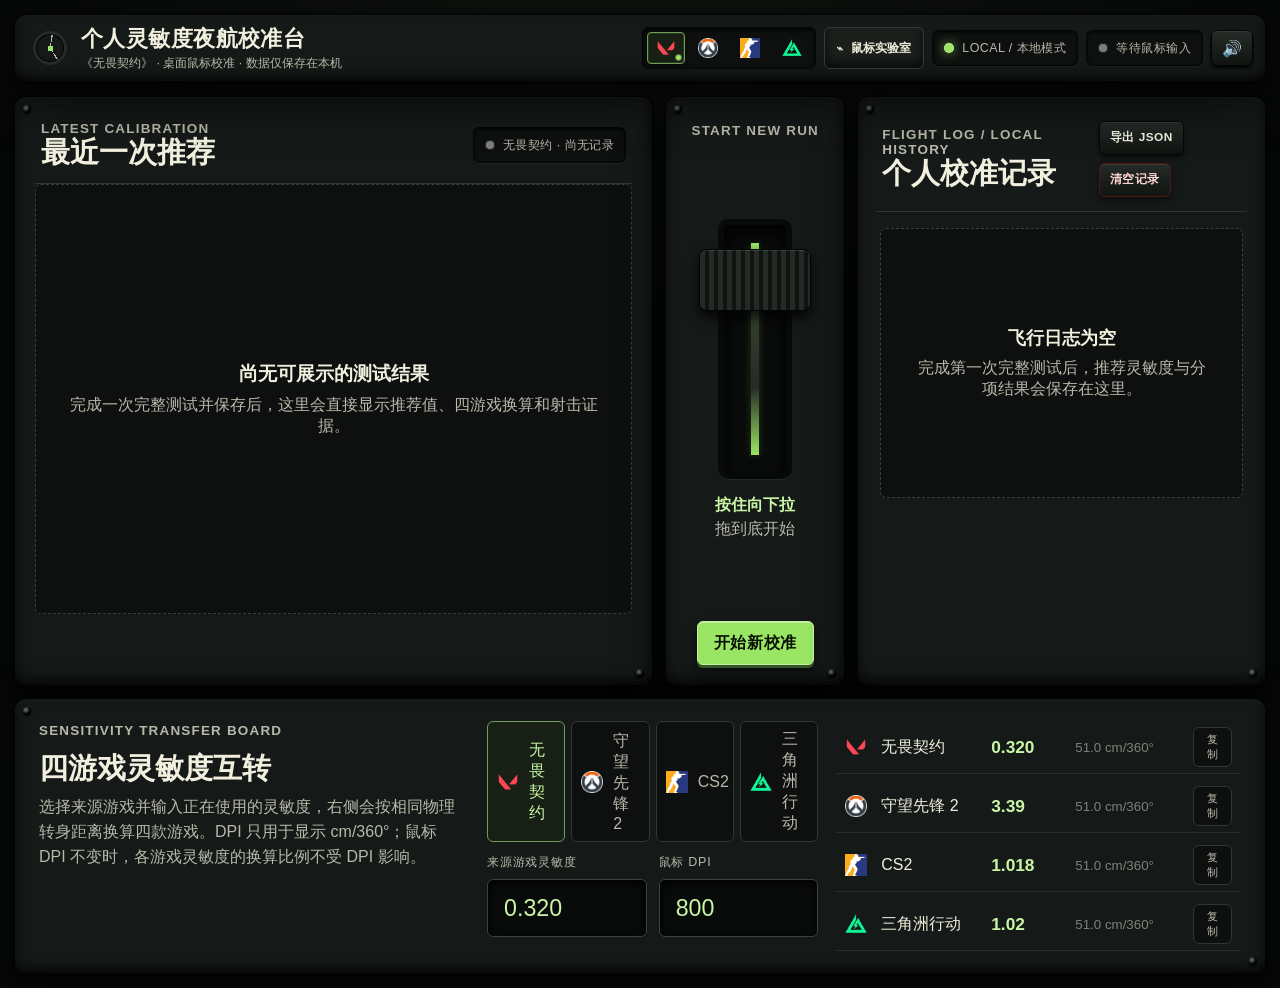
==== index.html @ 01461724 "发布 FPS 多游戏个人灵敏度生成器" ====
<!doctype html>
<html lang="zh-CN">
<head>
  <meta charset="utf-8">
  <meta name="viewport" content="width=device-width, initial-scale=1">
  <meta name="color-scheme" content="dark">
  <link rel="icon" href="data:,">
  <title>FPS 灵敏度夜航校准台</title>
  <!--
  THESIS: 让个人灵敏度推荐像一次可信的夜航仪表交叉校验，而不是黑底霓虹电竞仪表盘。
  OWN-WORLD: 哑光石墨总面板、六联圆形仪表、暖白刻度、镭光绿有效态、琥珀警示灯、机械拨杆与短促阻尼运动。
  STORY: 用户查看个人基线，输入 DPI 与当前灵敏度，校准舒适移动范围，完成四项游戏视角测试与一项桌面辅助测试，获得可解释且可保存的推荐值。
  FIRST VIEWPORT: 左侧直接显示最近结果，中央启动拨杆，右侧本地飞行日志；下方提供四游戏互转与鼠标实验室入口。
  FORM: 夜航六联仪表方向；组合 C 首页、B 测试台、A 结果页；线性校准 staging；seed 5dff0e76。
  -->
  <link rel="stylesheet" href="assets/shared.css">
</head>
<body>
  <div class="app-shell">
    <header class="topbar">
      <div class="brand">
        <div class="brand-mark" aria-hidden="true"></div>
        <div>
          <h1>个人灵敏度夜航校准台</h1>
          <div class="brand-sub"><span id="brandGameName">《无畏契约》</span>桌面鼠标校准 · 数据仅保存在本机</div>
        </div>
      </div>
      <div class="top-status">
        <!-- Embedded official-site icons, downloaded 2026-07-28:
             VALORANT asset CDN via https://playvalorant.com/
             Overwatch favicon via https://overwatch.blizzard.com/
             Counter-Strike favicon via https://www.counter-strike.net/
             Delta Force favicon via https://www.playdeltaforce.com/ -->
        <div class="game-switcher" id="gameSwitcher" role="radiogroup" aria-label="选择游戏">
          <button class="game-switch" type="button" role="radio" aria-checked="true" data-game="valorant" title="无畏契约">
            <img alt="" src="[data-uri]">
          </button>
          <button class="game-switch" type="button" role="radio" aria-checked="false" data-game="overwatch2" title="守望先锋 2">
            <img alt="" src="[data-uri]">
          </button>
          <button class="game-switch" type="button" role="radio" aria-checked="false" data-game="cs2" title="CS2">
            <img alt="" src="[data-uri]">
          </button>
          <button class="game-switch" type="button" role="radio" aria-checked="false" data-game="deltaforce" title="三角洲行动">
            <img alt="" src="[data-uri]">
          </button>
        </div>
        <a class="lab-entry-link" href="mouse-lab.html">
          <span aria-hidden="true">⌁</span>
          鼠标实验室
        </a>
        <div class="local-placard"><span class="lamp live"></span>LOCAL / 本地模式</div>
        <div class="status-placard" id="deviceStatus"><span class="lamp" id="inputLamp"></span><span id="inputModeText">等待鼠标输入</span></div>
        <button class="sound-toggle" id="soundToggle" type="button" aria-label="关闭声音" aria-pressed="true">🔊</button>
      </div>
    </header>

    <aside class="mobile-gate panel">
      <h2 class="section-title">需要更宽的桌面窗口</h2>
      <p class="muted">瞄准测试需要稳定的鼠标移动区域。请把浏览器窗口扩展到至少 861 像素宽后再开始；历史记录仍保存在本机。</p>
    </aside>

    <main id="app">
      <section class="screen active" id="screen-home" aria-labelledby="homeTitle">
        <div class="home-shell">
          <div class="home-grid">
            <article class="instrument-cluster panel">
              <div class="cluster-header">
                <div>
                  <p class="placard-title">LATEST CALIBRATION</p>
                  <h2 class="section-title" id="homeTitle">最近一次推荐</h2>
                </div>
                <div class="status-placard"><span class="lamp" id="homeResultLamp"></span><span id="homeResultState">尚无记录</span></div>
              </div>
              <div class="home-result-empty" id="homeResultEmpty">
                <div><strong>尚无可展示的测试结果</strong>完成一次完整测试并保存后，这里会直接显示推荐值、四游戏换算和射击证据。</div>
              </div>
              <div class="home-result-content" id="homeResultContent" hidden>
                <div class="home-result-summary">
                  <div>
                    <span class="primary-result-label">当前游戏主推荐</span>
                    <strong class="home-result-value" id="homePrimarySens">待测</strong>
                    <span class="primary-result-unit" id="homePrimaryUnit">游戏内灵敏度</span>
                  </div>
                  <dl class="compact-facts">
                    <div><dt>cm / 360°</dt><dd id="homeCm360">待测</dd></div>
                    <div><dt>有效 eDPI</dt><dd id="homeEdpi">待测</dd></div>
                    <div><dt>射击命中率</dt><dd id="homeAccuracy">待测</dd></div>
                    <div><dt>结果置信度</dt><dd id="homeConfidence">待测</dd></div>
                  </dl>
                </div>
                <section class="compact-section">
                  <div class="compact-section-header"><strong>全部游戏等效推荐</strong><span>保持相同物理 cm/360°</span></div>
                  <ol class="compact-conversion-list" id="homeConversionList"></ol>
                </section>
                <div class="recommendation-strip home-alternatives">
                  <div class="candidate"><span>较低备选</span><strong id="homeLowSens">待测</strong></div>
                  <div class="candidate primary"><span>主推荐值</span><strong id="homeMainSens">待测</strong></div>
                  <div class="candidate"><span>较高备选</span><strong id="homeHighSens">待测</strong></div>
                </div>
                <section class="compact-section">
                  <div class="compact-section-header"><strong>射击与控制证据</strong><span>越低越好：反应、偏差、过冲</span></div>
                  <dl class="evidence-grid" id="homeEvidenceGrid"></dl>
                </section>
              </div>
            </article>

            <article class="start-bay panel">
              <p class="placard-title">START NEW RUN</p>
              <div class="lever-wrap">
                <div class="lever-track" id="startLeverControl" role="slider" tabindex="0"
                     aria-label="向下拉动开始新校准" aria-orientation="vertical"
                     aria-valuemin="0" aria-valuemax="100" aria-valuenow="0">
                  <div class="lever-handle" id="startLever"></div>
                </div>
                <span class="muted lever-hint" id="leverHint"><strong>按住向下拉</strong>拖到底开始</span>
              </div>
              <button class="primary-btn" id="startNewBtn" type="button">开始新校准</button>
            </article>

            <article class="history-panel panel">
              <div class="history-header">
                <div>
                  <p class="placard-title">FLIGHT LOG / LOCAL HISTORY</p>
                  <h2 class="section-title">个人校准记录</h2>
                </div>
                <div class="history-actions">
                  <button class="secondary-btn" id="exportBtn" type="button">导出 JSON</button>
                  <button class="danger-btn" id="clearBtn" type="button">清空记录</button>
                </div>
              </div>
              <ol class="history-list" id="historyList"></ol>
            </article>
          </div>

          <section class="converter-panel panel" aria-labelledby="converterTitle">
            <div class="converter-copy">
              <p class="placard-title">SENSITIVITY TRANSFER BOARD</p>
              <h2 class="section-title" id="converterTitle">四游戏灵敏度互转</h2>
              <p>选择来源游戏并输入正在使用的灵敏度，右侧会按相同物理转身距离换算四款游戏。DPI 只用于显示 cm/360°；鼠标 DPI 不变时，各游戏灵敏度的换算比例不受 DPI 影响。</p>
            </div>
            <div class="converter-controls">
              <div class="converter-inputs">
                <div class="converter-game-picker" id="converterGamePicker" role="radiogroup" aria-label="换算来源游戏"></div>
                <div class="field">
                  <label for="converterSensInput">来源游戏灵敏度</label>
                  <input id="converterSensInput" type="number" min="0.01" max="10" step="0.001" value="0.320" inputmode="decimal">
                </div>
                <div class="field">
                  <label for="converterDpiInput">鼠标 DPI</label>
                  <input id="converterDpiInput" type="number" min="100" max="32000" step="50" value="800" inputmode="numeric">
                </div>
              </div>
              <div class="converter-output-list" id="converterOutputList" aria-live="polite"></div>
            </div>
          </section>
        </div>
      </section>

      <section class="screen" id="screen-setup" aria-labelledby="setupTitle">
        <article class="workflow-panel panel">
          <aside class="workflow-rail">
            <p class="placard-title">CALIBRATION RUNWAY</p>
            <ol class="step-list">
              <li class="step-item current"><span class="step-num">1</span><span>输入当前设置</span></li>
              <li class="step-item"><span class="step-num">2</span><span>移动范围校准</span></li>
              <li class="step-item"><span class="step-num">3</span><span>大范围转向</span></li>
              <li class="step-item"><span class="step-num">4</span><span>微小目标定位</span></li>
              <li class="step-item"><span class="step-num">5</span><span>连续目标切换</span></li>
              <li class="step-item"><span class="step-num">6</span><span>平滑追踪</span></li>
              <li class="step-item"><span class="step-num">7</span><span>桌面微调辅助</span></li>
              <li class="step-item"><span class="step-num">8</span><span>生成结果</span></li>
            </ol>
          </aside>
          <div class="workflow-main">
            <div class="setup-card">
              <p class="placard-title">PREFLIGHT INPUT</p>
              <h2 class="section-title" id="setupTitle">输入你现在正在使用的设置</h2>
              <div class="game-context"><img id="setupGameIcon" alt="无畏契约图标" src="[data-uri]"><strong id="setupGameName">无畏契约</strong><span id="setupEquivalence">切换游戏时自动保持 cm/360°</span></div>
              <p>校准台会把鼠标相对位移换算成虚拟镜头角度，并比较当前灵敏度 65%–150% 范围内的五个候选值。四项游戏视角测试负责选择档位，最后一项桌面微调只补充控制稳定与置信度。</p>
              <section class="setup-pro-selector" aria-labelledby="setupProTitle">
                <header class="setup-pro-heading">
                  <div>
                    <span class="setup-pro-kicker"><span class="lamp live"></span>可选 / 职业选手 DPI 参考</span>
                    <strong id="setupProTitle">从 VALORANT 选手设置选择起点</strong>
                  </div>
                  <a href="https://prosettings.net/lists/valorant/" target="_blank" rel="noreferrer">ProSettings 数据来源 ↗</a>
                </header>
                <div class="setup-pro-layout">
                  <div class="setup-pro-directory">
                    <div class="setup-pro-filters">
                      <label>
                        <span>搜索选手 / 战队 / 鼠标</span>
                        <input id="setupProSearch" type="search" placeholder="例如 ZmjjKK、Fnatic、Razer" autocomplete="off">
                      </label>
                      <label>
                        <span>来源 DPI</span>
                        <select id="setupProDpiFilter"><option value="">全部</option></select>
                      </label>
                    </div>
                    <div class="setup-pro-list" id="setupProList" role="listbox" aria-label="VALORANT 职业选手设置"></div>
                    <span class="setup-pro-list-state" id="setupProListState" aria-live="polite">正在载入职业选手快照</span>
                  </div>
                  <div class="setup-pro-profile">
                    <div class="setup-pro-selected">
                      <span>当前参考</span>
                      <strong id="setupProPlayer">尚未选择</strong>
                      <small id="setupProMeta">选择一名选手后，可按相同转身距离换算到当前游戏。</small>
                    </div>
                    <div class="setup-pro-dpi-choices" id="setupProDpiChoices" aria-label="选择要使用的鼠标 DPI"></div>
                    <div class="setup-pro-preview">
                      <div><span>采用 DPI</span><strong id="setupProTargetDpi">待选</strong></div>
                      <div><span id="setupProSensLabel">当前游戏灵敏度</span><strong id="setupProTargetSens">待选</strong></div>
                      <div><span>参考转身距离</span><strong id="setupProTargetCm">待选</strong></div>
                    </div>
                    <button class="secondary-btn" id="applySetupProBtn" type="button" disabled>采用此 DPI 与灵敏度</button>
                  </div>
                </div>
                <p class="setup-pro-disclaimer">职业选手数据只提供可体验的起点，不代表最佳设置；采用后仍会通过你的五档测试生成个人结果。</p>
              </section>
              <div class="form-grid">
                <div class="field">
                  <label for="dpiInput">鼠标 DPI</label>
                  <input id="dpiInput" type="number" min="100" max="32000" step="50" value="800" inputmode="numeric">
                  <small>填写鼠标驱动或板载配置中的实际 DPI。</small>
                </div>
                <div class="field">
                  <label for="sensInput">当前游戏灵敏度</label>
                  <input id="sensInput" type="number" min="0.01" max="10" step="0.001" value="0.320" inputmode="decimal">
                  <small id="sensHint">无畏契约常用输入范围 0.01–10，精度 0.001。</small>
                </div>
                <div class="field">
                  <label for="fovInput">测试水平视野</label>
                  <input id="fovInput" type="number" min="60" max="130" step="1" value="103" inputmode="numeric">
                  <small>只影响浏览器中的视觉投影，不改变 cm/360° 换算。</small>
                </div>
              </div>

              <div class="hid-assist" id="hidAssist">
                <div class="hid-assist-copy">
                  <div class="hid-assist-title"><span class="lamp" id="hidLamp"></span>可选 / WebHID 鼠标识别</div>
                  <p id="hidStatus" aria-live="polite">正在检查浏览器能力。无法使用时仍可手动填写 DPI，不影响后续测试。</p>
                  <span class="hid-device-meta" id="hidDeviceMeta" hidden></span>
                  <div class="hid-readouts">
                    <span>固件 DPI <strong id="hidDpiReadout">待测</strong></span>
                    <span>固件回报率 <strong id="hidPollingReadout">待测</strong></span>
                    <span>浏览器事件约 <strong id="measuredPollingReadout">等待移动</strong></span>
                  </div>
                </div>
                <button class="secondary-btn" id="connectMouseBtn" type="button">只读连接鼠标配置</button>
              </div>

              <div class="action-row">
                <button class="primary-btn" id="toCalibrationBtn" type="button">保存设置并校准移动范围</button>
                <button class="secondary-btn" data-go-home type="button">返回首页</button>
              </div>
            </div>
          </div>
        </article>
      </section>

      <section class="screen" id="screen-calibration" aria-labelledby="calibrationTitle">
        <div class="calibration-layout">
          <aside class="calibration-info panel">
            <p class="placard-title">MOVEMENT ENVELOPE</p>
            <h2 class="section-title" id="calibrationTitle">校准舒适移动范围</h2>
            <p class="muted">点击开始后，保持手腕和手臂自然放松，在鼠标垫上做几次完整的左右扫动。无需点击任何目标。</p>
            <div class="readout-stack">
              <div class="readout"><span>剩余时间</span><strong id="calTime">8.0 s</strong></div>
              <div class="readout"><span>相对移动跨度</span><strong id="calSpan">0</strong></div>
              <div class="readout"><span>输入模式</span><strong id="calInputMode">待检测</strong></div>
            </div>
            <div class="notice">这里估算的是你的舒适移动包络，不宣称等同于鼠标垫的精确物理厘米宽度。</div>
            <div class="action-row">
              <button class="secondary-btn" data-go-home type="button">取消本次校准</button>
            </div>
          </aside>
          <article class="calibration-stage panel" id="calibrationStage">
            <canvas id="calibrationCanvas" aria-label="鼠标移动范围校准区域"></canvas>
            <div class="stage-overlay" id="calOverlay">
              <div class="overlay-card">
                <p class="placard-title">READY</p>
                <h3 class="section-title">做几次舒适的左右扫动</h3>
                <p>点击开始会优先读取无系统加速的相对移动；浏览器不支持时会自动降级为兼容输入。</p>
                <button class="primary-btn" id="startCalibrationBtn" type="button">开始 8 秒校准</button>
              </div>
            </div>
          </article>
        </div>
      </section>

      <section class="screen" id="screen-test" aria-labelledby="testTitle">
        <div class="test-layout">
          <aside class="test-sidebar panel">
            <p class="placard-title">CURRENT STAGE</p>
            <div class="stage-counter"><span id="stageNumber">1</span> / <span id="stageTotal">5</span></div>
            <h2 class="section-title" id="testTitle">大范围转向</h2>
            <p class="stage-description" id="stageDescription"></p>
            <div class="test-factor-card">
              <span>正在测试的游戏灵敏度</span>
              <strong id="liveCandidateSens">待测</strong>
              <small id="liveCandidatePercent">当前设置的 100%</small>
              <div class="test-factor-rail" id="testFactorRail" aria-label="五档候选进度"></div>
            </div>

            <button class="danger-btn test-cancel" id="cancelTestBtn" type="button">取消测试并返回首页</button>
          </aside>

          <article class="test-main panel">
            <div class="test-stage" id="testStage">
              <canvas id="aimCanvas" aria-label="内嵌瞄准测试区域"></canvas>
              <div class="test-evidence-hud" id="testEvidenceHud">
                <div class="live-evidence-strip" aria-label="实时测试数据">
                  <div class="live-evidence-item"><span id="liveHitsLabel">命中 / 射击</span><strong id="liveHits">0 / 0</strong></div>
                  <div class="live-evidence-item"><span id="liveAccuracyLabel">命中率</span><strong id="liveAccuracy">待测</strong></div>
                  <div class="live-evidence-item"><span>空枪</span><strong id="liveMisses">0</strong></div>
                  <div class="live-evidence-item"><span id="liveReactionLabel">平均反应</span><strong id="liveReaction">待测</strong></div>
                  <div class="live-evidence-item"><span>点击偏差</span><strong id="liveClickError">待测</strong></div>
                  <div class="live-evidence-item"><span>路径效率</span><strong id="liveEfficiency">待测</strong></div>
                  <div class="live-evidence-item"><span>过冲</span><strong id="liveOvershoots">0</strong></div>
                  <div class="live-evidence-item"><span id="liveGainLabel">当前档位</span><strong id="liveGain">1 / 5</strong></div>
                </div>
                <div class="factor-change-cue" id="factorChangeCue" role="status" aria-live="assertive" hidden>
                  <span class="factor-change-kicker" id="factorChangeKicker">灵敏度档位切换</span>
                  <strong id="factorChangeValue">100% · 0.320</strong>
                  <span class="factor-change-countdown" id="factorChangeCountdown">2 秒后开始采样</span>
                </div>
              </div>
              <div class="canvas-hud">
                <div class="hud-readout">TEST TIME<strong id="testTime">25.0</strong></div>
                <div class="hud-readout">SESSION<strong id="sessionProgress">1 / 5</strong></div>
              </div>
              <div class="big-countdown" id="bigCountdown" hidden>3</div>
              <div class="stage-overlay" id="testOverlay">
                <div class="overlay-card">
                  <p class="placard-title" id="overlayKicker">TEST 1</p>
                  <h3 class="section-title" id="overlayTitle">大范围转向</h3>
                  <p id="overlayText">准星固定在中心。移动鼠标旋转虚拟视角，瞄准目标后按鼠标左键射击。</p>
                  <button class="primary-btn" id="stageActionBtn" type="button">开始此项测试</button>
                </div>
              </div>
            </div>
          </article>

          <aside class="test-sidebar panel">
            <p class="placard-title">TEST CHECKLIST</p>
            <ol class="test-checklist" id="testChecklist"></ol>
            <div class="notice">静态目标需要瞄准后按左键射击；追踪项目只需持续贴合。按 <strong>Esc</strong> 或切换窗口会暂停。</div>
          </aside>
        </div>
      </section>

      <section class="screen" id="screen-results" aria-labelledby="resultsTitle">
        <div class="result-layout">
          <article class="result-cluster panel">
            <div class="result-header">
              <div>
                <p class="placard-title">CROSS-CHECK COMPLETE</p>
                <h2 class="section-title" id="resultsTitle">本次灵敏度建议</h2>
                <div class="game-context"><img id="resultGameIcon" alt="无畏契约图标" src="[data-uri]"><strong id="resultGameName">无畏契约</strong><span>可直接输入当前游戏</span></div>
              </div>
              <div class="status-placard"><span class="lamp live" id="resultLamp"></span><span id="resultStateText">计算完成</span></div>
            </div>
            <div class="result-summary">
              <div class="primary-result">
                <span class="primary-result-label">当前游戏主推荐</span>
                <strong class="primary-result-value" id="resultPrimarySens">待测</strong>
                <span class="primary-result-unit" id="resultPrimaryUnit">游戏内灵敏度</span>
              </div>
              <dl class="result-facts">
                <div><dt>cm / 360°</dt><dd id="resultCm360">待测</dd></div>
                <div><dt>有效 eDPI</dt><dd id="resultEdpi">待测</dd></div>
                <div><dt>射击命中率</dt><dd id="resultAccuracy">待测</dd></div>
                <div><dt>结果置信度</dt><dd id="resultConfidence">待测</dd></div>
              </dl>
            </div>
            <section class="result-evidence" aria-labelledby="resultEvidenceTitle">
              <div class="compact-section-header"><strong id="resultEvidenceTitle">射击与控制证据</strong><span>点击偏差按目标半径归一化</span></div>
              <dl class="evidence-grid" id="resultEvidenceGrid"></dl>
            </section>
            <section class="conversion-section" aria-labelledby="conversionTitle">
              <div class="conversion-heading">
                <div>
                  <p class="placard-title">ALL GAME RECOMMENDATIONS</p>
                  <h3 class="section-title" id="conversionTitle">全部游戏等效推荐</h3>
                </div>
                <span>保持相同物理 cm/360°</span>
              </div>
              <ol class="conversion-list" id="conversionList"></ol>
            </section>
            <div class="recommendation-strip">
              <div class="candidate"><span>较低备选</span><strong id="lowSens">待测</strong></div>
              <div class="candidate primary"><span>主推荐值</span><strong id="mainSens">待测</strong></div>
              <div class="candidate"><span>较高备选</span><strong id="highSens">待测</strong></div>
            </div>
            <div class="action-row" style="padding: 0 4px;">
              <button class="primary-btn" id="saveResultBtn" type="button">保存到本地历史</button>
              <button class="secondary-btn" id="runAgainBtn" type="button">重新测试</button>
              <button class="secondary-btn" data-go-home type="button">返回首页</button>
            </div>
          </article>

          <aside class="result-detail panel">
            <p class="placard-title">EVIDENCE & EXPLANATION</p>
            <h2 class="section-title">五档候选得分</h2>
            <p class="muted">五档是相对于测试前灵敏度的实验值。绿色标记的是最终胜出档位，不是允许输入范围。</p>
            <div class="factor-score-list" id="factorScoreList"></div>
            <h2 class="section-title">分项表现</h2>
            <div class="score-bars" id="scoreBars"></div>
            <div class="explanation" id="resultExplanation"></div>
          </aside>
        </div>
      </section>
    </main>
  </div>

  <div class="toast" id="toast" role="status" aria-live="polite"></div>

  <script src="data/valorant-pros.js"></script>
  <script src="assets/app.js"></script>
</body>
</html>
---- assets/shared.css ----
:root {
      --panel-void: #070908;
      --panel-deep: #0d100f;
      --panel: #151917;
      --panel-raised: #1b201d;
      --panel-recess: #090c0a;
      --edge-dark: #020303;
      --edge: #343b36;
      --edge-light: #525c55;
      --ink: #f1f0df;
      --ink-muted: #b8b9aa;
      --ink-dim: #7d8279;
      --active: #9be564;
      --active-soft: #c9f6a6;
      --caution: #efb64b;
      --danger: #f05a4f;
      --focus: #d7ffb4;
      --shadow-panel: 0 18px 46px rgba(0, 0, 0, .58), 0 2px 7px rgba(0, 0, 0, .72);
      --shadow-inset: inset 0 2px 5px rgba(255, 255, 255, .035), inset 0 -5px 12px rgba(0, 0, 0, .72);
      --radius-panel: 12px;
      --radius-control: 6px;
      --font-ui: "Segoe UI Variable", "Segoe UI", "Microsoft YaHei UI", sans-serif;
      --font-instrument: "Bahnschrift", "Arial Narrow", "DIN Condensed", sans-serif;
      --ease-damped: cubic-bezier(.2, .85, .22, 1);
    }

    * { box-sizing: border-box; }

    html { min-width: 320px; background: var(--panel-void); }

    body {
      margin: 0;
      min-height: 100vh;
      color: var(--ink);
      font-family: var(--font-ui);
      background:
        radial-gradient(circle at 50% -30%, rgba(147, 180, 119, .08), transparent 45%),
        var(--panel-void);
      -webkit-font-smoothing: antialiased;
    }

    button, input { font: inherit; }

button {
  color: inherit;
  cursor: pointer;
}

a { color: inherit; }

    button:focus-visible,
    input:focus-visible {
      outline: 2px solid var(--focus);
      outline-offset: 3px;
    }

    button:disabled {
      cursor: not-allowed;
      opacity: .42;
    }

    .app-shell {
      width: min(1800px, 100%);
      min-height: 100vh;
      margin: 0 auto;
      padding: 14px;
    }

    .topbar,
    .panel {
      border: 1px solid var(--edge-dark);
      background: var(--panel);
      box-shadow: var(--shadow-panel), var(--shadow-inset);
    }

    .topbar {
      min-height: 64px;
      display: grid;
      grid-template-columns: minmax(260px, 1fr) auto;
      gap: 18px;
      align-items: center;
      padding: 9px 12px 9px 18px;
      border-radius: var(--radius-panel);
      position: sticky;
      top: 8px;
      z-index: 50;
    }

    .brand {
      display: flex;
      align-items: center;
      min-width: 0;
      gap: 14px;
    }

    .brand-mark {
      width: 34px;
      height: 34px;
      flex: 0 0 auto;
      border-radius: 50%;
      border: 3px solid #252b27;
      background:
        linear-gradient(var(--active), var(--active)) center / 5px 5px no-repeat,
        conic-gradient(from -30deg, transparent 0 10%, var(--ink-muted) 10% 12%, transparent 12% 48%, var(--ink-muted) 48% 50%, transparent 50%);
      box-shadow: inset 0 0 0 1px #000;
    }

    .brand h1 {
      margin: 0;
      font-family: var(--font-instrument);
      font-size: clamp(1rem, 2vw, 1.35rem);
      font-weight: 600;
      letter-spacing: .02em;
      white-space: nowrap;
      overflow: hidden;
      text-overflow: ellipsis;
    }

    .brand-sub {
      margin-top: 2px;
      color: var(--ink-muted);
      font-size: .78rem;
    }

    .top-status {
      display: flex;
      gap: 8px;
      align-items: center;
      justify-content: flex-end;
      flex-wrap: wrap;
    }

    .game-switcher {
      display: inline-grid;
      grid-template-columns: repeat(4, 38px);
      gap: 4px;
      padding: 4px;
      border: 1px solid #050706;
      border-radius: var(--radius-control);
      background: var(--panel-deep);
      box-shadow: inset 0 2px 5px rgba(0,0,0,.72);
    }

    .game-switch {
      position: relative;
      width: 38px;
      height: 32px;
      padding: 5px;
      border: 1px solid transparent;
      border-radius: 4px;
      background: transparent;
    }

    .game-switch:hover {
      border-color: #3b443d;
      background: #171c18;
    }

    .game-switch[aria-checked="true"] {
      border-color: #6f9c57;
      background: #182015;
      box-shadow: inset 0 0 0 1px rgba(155,229,100,.12), 0 2px 5px rgba(0,0,0,.42);
    }

    .game-switch[aria-checked="true"]::after {
      content: "";
      position: absolute;
      right: 3px;
      bottom: 3px;
      width: 5px;
      height: 5px;
      border-radius: 50%;
      background: var(--active);
      outline: 1px solid rgba(201,246,166,.45);
    }

    .game-switch img {
      display: block;
      width: 100%;
      height: 100%;
      object-fit: contain;
    }

    .status-placard,
    .local-placard {
      display: inline-flex;
      align-items: center;
      gap: 8px;
      min-height: 36px;
      padding: 7px 11px;
      color: var(--ink-muted);
      background: var(--panel-deep);
      border: 1px solid #050706;
      border-radius: var(--radius-control);
      box-shadow: inset 0 1px 3px rgba(0, 0, 0, .78), 0 1px 0 rgba(255, 255, 255, .04);
      font-family: var(--font-instrument);
      font-size: .78rem;
      letter-spacing: .035em;
    }

    .lamp {
      width: 10px;
      height: 10px;
      flex: 0 0 auto;
      border-radius: 50%;
      background: var(--ink-dim);
      box-shadow: inset 0 0 0 1px rgba(0, 0, 0, .75);
    }

    .lamp.live {
      background: var(--active);
      box-shadow: 0 0 11px rgba(155, 229, 100, .7), inset 0 0 0 1px rgba(255,255,255,.3);
    }

    .lamp.warn {
      background: var(--caution);
      box-shadow: 0 0 11px rgba(239, 182, 75, .55);
    }

.sound-toggle {
      min-width: 42px;
      min-height: 36px;
      border: 1px solid #030504;
      border-radius: var(--radius-control);
      color: var(--ink);
      background: linear-gradient(#252b27, #111411);
      box-shadow: inset 0 1px 0 rgba(255,255,255,.08), 0 2px 3px #000;
}

.lab-entry-link {
  display: inline-flex;
  min-height: 42px;
  align-items: center;
  gap: 8px;
  padding: 8px 12px;
  border: 1px solid var(--edge);
  border-radius: var(--radius-control);
  color: var(--ink);
  background: var(--panel-raised);
  box-shadow: var(--shadow-inset);
  font-family: var(--font-instrument);
  font-size: .78rem;
  font-weight: 600;
  text-decoration: none;
}

.lab-entry-link:hover {
  color: var(--active-soft);
  border-color: var(--edge-light);
}

.lab-entry-link:focus-visible {
  outline: 2px solid var(--focus);
  outline-offset: 3px;
}

    .screen {
      display: none;
      margin-top: 14px;
    }

    .screen.active { display: block; }

    .panel {
      position: relative;
      border-radius: var(--radius-panel);
    }

    .panel::before,
    .panel::after {
      content: "";
      position: absolute;
      width: 8px;
      height: 8px;
      border-radius: 50%;
      background: radial-gradient(circle at 35% 35%, #6e756f, #151815 48%, #020302 52%);
      box-shadow: 0 1px 2px #000;
      pointer-events: none;
    }

    .panel::before { top: 8px; left: 8px; }
    .panel::after { right: 8px; bottom: 8px; }

    .placard-title {
      margin: 0;
      font-family: var(--font-instrument);
      font-size: .84rem;
      font-weight: 600;
      letter-spacing: .09em;
      color: var(--ink-muted);
      text-transform: uppercase;
    }

    .section-title {
      margin: 0;
      font-family: var(--font-instrument);
      font-size: clamp(1.2rem, 2.3vw, 1.8rem);
      font-weight: 600;
      line-height: 1.15;
    }

    .muted { color: var(--ink-muted); }
    .dim { color: var(--ink-dim); }
    .active-ink { color: var(--active-soft); }
    .caution-ink { color: var(--caution); }
    .danger-ink { color: var(--danger); }

    .home-shell {
      display: grid;
      gap: 12px;
    }

    .home-grid {
      display: grid;
      grid-template-columns: minmax(620px, 1.22fr) 180px minmax(360px, .78fr);
      gap: 12px;
      min-height: 590px;
    }

    .instrument-cluster {
      padding: 24px 20px 18px;
    }

    .home-result-empty {
      min-height: 430px;
      display: grid;
      place-items: center;
      padding: 28px;
      text-align: center;
      color: var(--ink-muted);
      border: 1px dashed #394039;
      border-radius: var(--radius-control);
      background: var(--panel-deep);
    }

    .home-result-empty strong {
      display: block;
      margin-bottom: 8px;
      color: var(--ink);
      font-family: var(--font-instrument);
      font-size: 1.2rem;
    }

    .home-result-content[hidden],
    .home-result-empty[hidden] {
      display: none;
    }

    .home-result-summary {
      display: grid;
      grid-template-columns: minmax(190px, .72fr) minmax(280px, 1.28fr);
      gap: 22px;
      align-items: end;
      padding: 20px 4px;
      border-bottom: 1px solid #303630;
    }

    .home-result-value {
      display: block;
      margin-top: 4px;
      color: var(--active-soft);
      font-family: var(--font-instrument);
      font-size: clamp(2.8rem, 5vw, 4.8rem);
      font-weight: 600;
      line-height: .95;
      font-variant-numeric: tabular-nums;
    }

    .compact-facts,
    .evidence-grid {
      display: grid;
      grid-template-columns: repeat(4, minmax(0, 1fr));
      gap: 10px 18px;
      margin: 0;
    }

    .compact-facts div,
    .evidence-grid div {
      min-width: 0;
      padding: 8px 0;
      border-bottom: 1px solid #282e29;
    }

    .compact-facts dt,
    .evidence-grid dt {
      color: var(--ink-dim);
      font-size: .72rem;
    }

    .compact-facts dd,
    .evidence-grid dd {
      margin: 3px 0 0;
      color: var(--ink);
      font-family: var(--font-instrument);
      font-size: 1.08rem;
      font-variant-numeric: tabular-nums;
    }

    .compact-section {
      padding: 16px 4px 0;
    }

    .compact-section-header {
      display: flex;
      justify-content: space-between;
      align-items: baseline;
      gap: 14px;
      margin-bottom: 8px;
    }

    .compact-section-header span {
      color: var(--ink-dim);
      font-size: .72rem;
    }

    .compact-conversion-list {
      margin: 0;
      padding: 0;
      list-style: none;
      border-top: 1px solid #303630;
    }

    .compact-conversion-row {
      display: grid;
      grid-template-columns: 26px minmax(120px, 1fr) minmax(74px, auto) minmax(78px, auto);
      gap: 10px;
      align-items: center;
      min-height: 42px;
      border-bottom: 1px solid #282e29;
    }

    .compact-conversion-row img {
      width: 22px;
      height: 22px;
      object-fit: contain;
    }

    .compact-conversion-row strong {
      font-family: var(--font-instrument);
      font-variant-numeric: tabular-nums;
    }

    .compact-conversion-row span {
      color: var(--ink-dim);
      font-size: .7rem;
      text-align: right;
    }

    .compact-conversion-row.current strong {
      color: var(--active-soft);
    }

    .home-alternatives {
      margin: 14px 4px 0;
    }

    .converter-panel {
      display: grid;
      grid-template-columns: minmax(300px, .72fr) minmax(620px, 1.28fr);
      gap: 24px;
      padding: 22px 24px;
    }

    .converter-copy {
      display: grid;
      align-content: start;
      gap: 10px;
    }

    .converter-copy p {
      margin: 0;
      color: var(--ink-muted);
      line-height: 1.55;
    }

    .converter-controls {
      display: grid;
      grid-template-columns: minmax(270px, .9fr) minmax(320px, 1.1fr);
      gap: 18px;
      align-items: start;
    }

    .converter-inputs {
      display: grid;
      grid-template-columns: 1fr 1fr;
      gap: 12px;
    }

    .converter-game-picker,
    .factor-rail {
      grid-column: 1 / -1;
      display: grid;
      grid-template-columns: repeat(4, minmax(0, 1fr));
      gap: 6px;
    }

    .converter-game-button {
      min-height: 42px;
      display: grid;
      grid-template-columns: 24px 1fr;
      gap: 8px;
      align-items: center;
      padding: 7px 9px;
      border: 1px solid #303730;
      border-radius: var(--radius-control);
      color: var(--ink-muted);
      background: var(--panel-deep);
      text-align: left;
    }

    .converter-game-button img {
      width: 22px;
      height: 22px;
      object-fit: contain;
    }

    .converter-game-button[aria-checked="true"] {
      color: var(--active-soft);
      border-color: #6f9c57;
      background: #182015;
    }

    .converter-output-list {
      display: grid;
      gap: 6px;
    }

    .converter-output {
      display: grid;
      grid-template-columns: 26px minmax(100px, 1fr) minmax(74px, auto) minmax(108px, auto) auto;
      gap: 10px;
      align-items: center;
      min-height: 42px;
      padding: 6px 9px;
      border-bottom: 1px solid #282e29;
    }

    .converter-output img {
      width: 22px;
      height: 22px;
      object-fit: contain;
    }

    .converter-output strong {
      color: var(--active-soft);
      font-family: var(--font-instrument);
      font-size: 1.08rem;
      font-variant-numeric: tabular-nums;
    }

    .converter-output small {
      color: var(--ink-dim);
      white-space: nowrap;
    }

    .copy-value-btn {
      min-height: 30px;
      padding: 4px 8px;
      border: 1px solid #303730;
      border-radius: var(--radius-control);
      color: var(--ink-muted);
      background: var(--panel-deep);
      font-size: .7rem;
    }

    .cluster-header,
    .history-header,
    .result-header {
      display: flex;
      justify-content: space-between;
      align-items: center;
      gap: 16px;
      padding: 0 6px 14px;
      border-bottom: 1px solid #303630;
    }

    .gauge-grid {
      display: grid;
      grid-template-columns: repeat(3, minmax(0, 1fr));
      gap: 16px;
      padding: 18px 4px 4px;
    }

    .gauge {
      --value: 50;
      min-width: 0;
      aspect-ratio: 1;
      position: relative;
      display: grid;
      place-items: center;
      border-radius: 50%;
      border: 9px solid #202521;
      background:
        radial-gradient(circle at 50% 58%, #111512 0 58%, transparent 59%),
        repeating-conic-gradient(from -120deg, var(--ink-muted) 0deg 1deg, transparent 1deg 11deg),
        #070907;
      box-shadow:
        inset 0 0 0 2px #000,
        inset 0 0 26px rgba(0, 0, 0, .92),
        0 0 0 2px #090b09,
        0 6px 12px rgba(0,0,0,.62);
      overflow: hidden;
    }

    .gauge::before {
      content: "";
      position: absolute;
      inset: 8%;
      border-radius: 50%;
      background: linear-gradient(145deg, rgba(255,255,255,.05), transparent 35%);
      pointer-events: none;
    }

    .gauge-needle {
      width: 38%;
      height: 3px;
      position: absolute;
      left: 50%;
      top: 50%;
      transform-origin: 0 50%;
      transform: rotate(calc(-120deg + (var(--value) * 2.4deg)));
      border-radius: 4px;
      background: var(--active);
      box-shadow: 0 0 8px rgba(155,229,100,.38);
      transition: transform .85s var(--ease-damped);
    }

    .gauge-needle::after {
      content: "";
      position: absolute;
      width: 14px;
      height: 14px;
      left: -7px;
      top: -5.5px;
      border-radius: 50%;
      background: radial-gradient(circle at 35% 35%, #555d57, #111511 58%, #000 60%);
      box-shadow: 0 1px 4px #000;
    }

    .gauge-data {
      width: 76%;
      position: relative;
      z-index: 2;
      display: grid;
      justify-items: center;
      gap: 3px;
      margin-top: 46%;
      text-align: center;
    }

    .gauge-label {
      color: var(--ink-muted);
      font-size: clamp(.66rem, 1.1vw, .82rem);
    }

    .gauge-value {
      min-width: 54%;
      padding: 1px 5px;
      color: var(--active-soft);
      background: #060906;
      border: 1px solid #2b342a;
      border-radius: 3px;
      box-shadow: inset 0 1px 3px #000;
      font-family: var(--font-instrument);
      font-size: clamp(.9rem, 2vw, 1.5rem);
      line-height: 1.18;
      font-variant-numeric: tabular-nums;
    }

    .gauge-unit {
      color: var(--ink-dim);
      font-family: var(--font-instrument);
      font-size: .64rem;
    }

    .start-bay {
      min-height: 100%;
      display: grid;
      grid-template-rows: auto 1fr auto;
      justify-items: center;
      padding: 26px 18px 20px;
    }

    .lever-wrap {
      align-self: center;
      width: 128px;
      display: grid;
      justify-items: center;
      gap: 14px;
    }

    .lever-track {
      width: 74px;
      height: 260px;
      position: relative;
      border: 6px solid #080a08;
      border-radius: 10px;
      background: #090c0a;
      box-shadow: inset 0 8px 18px #000, 0 1px 0 rgba(255,255,255,.06);
      cursor: grab;
      touch-action: none;
      user-select: none;
    }

    .lever-track:focus-visible {
      outline: 2px solid var(--focus);
      outline-offset: 7px;
    }

    .lever-track.is-dragging {
      cursor: grabbing;
    }

    .lever-track::before {
      content: "";
      position: absolute;
      width: 8px;
      top: 18px;
      bottom: 18px;
      left: 50%;
      transform: translateX(-50%);
      background: linear-gradient(var(--active), #34412f 32%, #252b27 68%, var(--active));
      box-shadow: 0 0 9px rgba(155,229,100,.18);
    }

    .lever-handle {
      width: 112px;
      height: 62px;
      position: absolute;
      left: 50%;
      top: 24px;
      transform: translateX(-50%);
      border: 1px solid #030403;
      border-radius: 8px;
      background:
        repeating-linear-gradient(90deg, #242a25 0 5px, #101310 5px 9px);
      box-shadow: 0 7px 12px rgba(0,0,0,.72), inset 0 1px 0 rgba(255,255,255,.12);
      transition: top .26s var(--ease-damped);
      pointer-events: none;
    }

    .lever-track.is-dragging .lever-handle { transition: none; }
    .lever-hint { text-align: center; line-height: 1.45; }
    .lever-hint strong { display: block; color: var(--active-soft); font-weight: 600; }

    .primary-btn,
    .secondary-btn,
    .danger-btn {
      min-height: 44px;
      padding: 9px 16px;
      border-radius: var(--radius-control);
      font-family: var(--font-instrument);
      font-weight: 600;
      letter-spacing: .04em;
      transition: transform .18s var(--ease-damped), filter .18s ease, box-shadow .18s ease;
    }

    .primary-btn {
      color: #071004;
      border: 1px solid #bff39c;
      background: var(--active);
      box-shadow: inset 0 1px 0 rgba(255,255,255,.42), 0 3px 0 #38572b, 0 7px 12px rgba(0,0,0,.46);
    }

    .primary-btn:hover { filter: brightness(1.08); transform: translateY(-1px); }
    .primary-btn:active { transform: translateY(2px); box-shadow: inset 0 2px 4px rgba(0,0,0,.25), 0 1px 0 #38572b; }

    .secondary-btn,
    .danger-btn {
      border: 1px solid #050706;
      color: var(--ink);
      background: linear-gradient(#252b27, #111411);
      box-shadow: inset 0 1px 0 rgba(255,255,255,.08), 0 3px 5px rgba(0,0,0,.55);
    }

    .secondary-btn:hover { filter: brightness(1.13); transform: translateY(-1px); }

    .danger-btn {
      color: #ffd8d4;
      border-color: #4e1915;
    }

    .history-panel {
      min-width: 0;
      padding: 24px 18px 18px;
      overflow: hidden;
    }

    .history-actions {
      display: flex;
      gap: 8px;
      flex-wrap: wrap;
    }

    .history-actions button {
      min-height: 34px;
      padding: 6px 10px;
      font-size: .74rem;
    }

    .history-list {
      margin: 16px 4px 0;
      padding: 0;
      list-style: none;
      display: grid;
      gap: 8px;
      max-height: calc(100vh - 190px);
      overflow: auto;
      scrollbar-color: #4f594f #0b0e0c;
    }

    .history-row {
      display: grid;
      grid-template-columns: 26px 88px 1fr auto;
      gap: 12px;
      align-items: center;
      padding: 12px;
      background: var(--panel-deep);
      border: 1px solid #2a302b;
      border-radius: 5px;
      box-shadow: inset 0 1px 3px rgba(0,0,0,.55);
    }

    .history-row.current { border-color: #577a45; }

    .history-date {
      color: var(--ink-muted);
      font-family: var(--font-instrument);
      font-size: .72rem;
      line-height: 1.35;
    }

    .history-main {
      display: grid;
      grid-template-columns: repeat(4, minmax(0, auto));
      gap: 6px 14px;
      align-items: baseline;
      min-width: 0;
    }

    .history-main strong {
      color: var(--active-soft);
      font-family: var(--font-instrument);
      font-size: 1.05rem;
      font-variant-numeric: tabular-nums;
    }

    .history-main span {
      color: var(--ink-dim);
      font-size: .68rem;
    }

    .empty-log {
      min-height: 270px;
      display: grid;
      place-items: center;
      padding: 30px;
      text-align: center;
      color: var(--ink-muted);
      border: 1px dashed #3b433c;
      border-radius: 6px;
      background: #0d100e;
    }

    .empty-log strong {
      display: block;
      margin-bottom: 8px;
      color: var(--ink);
      font-family: var(--font-instrument);
      font-size: 1.1rem;
    }

    .workflow-panel {
      min-height: calc(100vh - 108px);
      display: grid;
      grid-template-columns: minmax(260px, .7fr) minmax(520px, 1.5fr);
      overflow: hidden;
    }

    .workflow-rail {
      padding: 34px 30px;
      border-right: 1px solid #2c332e;
      background: #101311;
    }

    .step-list {
      margin: 28px 0 0;
      padding: 0;
      list-style: none;
      display: grid;
      gap: 4px;
    }

    .step-item {
      display: grid;
      grid-template-columns: 30px 1fr;
      gap: 12px;
      align-items: center;
      min-height: 52px;
      padding: 6px 0;
      color: var(--ink-dim);
    }

    .step-num {
      width: 26px;
      height: 26px;
      display: grid;
      place-items: center;
      border-radius: 50%;
      border: 1px solid #444a45;
      font-family: var(--font-instrument);
      font-size: .75rem;
    }

    .step-item.current { color: var(--active-soft); }
    .step-item.current .step-num {
      color: #071004;
      border-color: var(--active);
      background: var(--active);
      box-shadow: 0 0 12px rgba(155,229,100,.26);
    }

    .step-item.done { color: var(--ink-muted); }
    .step-item.done .step-num { border-color: #5b7750; color: var(--active); }

    .workflow-main {
      padding: clamp(30px, 5vw, 70px);
      display: grid;
      align-content: center;
      background:
        radial-gradient(circle at 50% 35%, rgba(155,229,100,.035), transparent 42%),
        var(--panel);
    }

    .setup-card {
      width: min(860px, 100%);
      margin: 0 auto;
    }

    .setup-card > p {
      max-width: 64ch;
      color: var(--ink-muted);
      line-height: 1.7;
    }

    .setup-pro-selector {
      margin-top: 24px;
      padding: 16px;
      border: 1px solid #303830;
      border-radius: var(--radius-control);
      background: #0a0e0b;
      box-shadow: inset 0 1px 0 rgba(255,255,255,.025);
    }
    .setup-pro-heading {
      display: flex;
      justify-content: space-between;
      gap: 18px;
      align-items: start;
      padding-bottom: 13px;
      border-bottom: 1px solid #2b322c;
    }
    .setup-pro-heading > div, .setup-pro-directory, .setup-pro-profile { min-width: 0; }
    .setup-pro-heading strong, .setup-pro-selected strong { display: block; color: var(--ink); }
    .setup-pro-kicker {
      display: flex;
      align-items: center;
      gap: 8px;
      margin-bottom: 4px;
      color: var(--ink-muted);
      font-family: var(--font-instrument);
      font-size: .7rem;
      letter-spacing: .07em;
    }
    .setup-pro-heading a { color: var(--active-soft); font-size: .72rem; white-space: nowrap; }
    .setup-pro-layout {
      display: grid;
      grid-template-columns: minmax(0, 1.05fr) minmax(260px, .95fr);
      gap: 14px;
      margin-top: 14px;
    }
    .setup-pro-filters { display: grid; grid-template-columns: minmax(0, 1fr) 112px; gap: 8px; }
    .setup-pro-filters label > span { display: block; margin-bottom: 5px; color: var(--ink-dim); font-size: .68rem; }
    .setup-pro-filters input, .setup-pro-filters select {
      width: 100%;
      height: 38px;
      padding: 0 10px;
      border: 1px solid #394139;
      border-radius: 4px;
      color: var(--ink);
      background: #070a08;
      font: inherit;
    }
    .setup-pro-list {
      max-height: 170px;
      margin-top: 8px;
      overflow: auto;
      border: 1px solid #293029;
      background: #070a08;
      scrollbar-color: #445044 #090c0a;
    }
    .setup-pro-row {
      width: 100%;
      min-width: 0;
      display: grid;
      grid-template-columns: minmax(0, 1fr) auto;
      gap: 10px;
      align-items: center;
      padding: 9px 10px;
      border: 0;
      border-bottom: 1px solid #252b26;
      color: var(--ink-muted);
      background: transparent;
      text-align: left;
      cursor: pointer;
    }
    .setup-pro-row:last-child { border-bottom: 0; }
    .setup-pro-row:hover { color: var(--ink); background: #101611; }
    .setup-pro-row[aria-selected="true"] { color: var(--active-soft); background: #121a12; }
    .setup-pro-row > span { min-width: 0; overflow: hidden; text-overflow: ellipsis; white-space: nowrap; }
    .setup-pro-row strong { color: inherit; }
    .setup-pro-row small { margin-left: 7px; color: var(--ink-dim); }
    .setup-pro-row > b { color: var(--ink); font-family: var(--font-instrument); font-size: .78rem; font-weight: 600; }
    .setup-pro-list-state { display: block; margin-top: 6px; color: var(--ink-dim); font-size: .68rem; }
    .setup-pro-profile { padding-left: 14px; border-left: 1px solid #2b322c; }
    .setup-pro-selected > span, .setup-pro-selected small { display: block; color: var(--ink-dim); font-size: .68rem; }
    .setup-pro-selected strong { margin: 3px 0; overflow-wrap: anywhere; }
    .setup-pro-dpi-choices { display: flex; flex-wrap: wrap; gap: 6px; margin: 12px 0; }
    .setup-pro-dpi-chip {
      min-height: 32px;
      padding: 5px 10px;
      border: 1px solid #394139;
      border-radius: 4px;
      color: var(--ink-muted);
      background: #080b09;
      font-family: var(--font-instrument);
      cursor: pointer;
    }
    .setup-pro-dpi-chip[aria-pressed="true"] { color: #071004; border-color: var(--active); background: var(--active); }
    .setup-pro-preview { display: grid; grid-template-columns: repeat(3, minmax(0, 1fr)); gap: 6px; margin-bottom: 10px; }
    .setup-pro-preview > div { min-width: 0; padding: 8px; border: 1px solid #2d352e; background: #070a08; }
    .setup-pro-preview span, .setup-pro-preview strong { display: block; }
    .setup-pro-preview span { min-height: 2.5em; color: var(--ink-dim); font-size: .62rem; }
    .setup-pro-preview strong {
      margin-top: 3px;
      color: var(--active-soft);
      font-family: var(--font-instrument);
      font-size: .92rem;
      font-variant-numeric: tabular-nums;
      overflow-wrap: anywhere;
    }
    .setup-pro-profile .secondary-btn { width: 100%; }
    .setup-pro-disclaimer {
      margin: 12px 0 0 !important;
      padding-top: 10px;
      border-top: 1px solid #2b322c;
      color: var(--ink-dim) !important;
      font-size: .72rem;
      line-height: 1.5 !important;
    }
    .form-grid {
      display: grid;
      grid-template-columns: repeat(3, minmax(0, 1fr));
      gap: 20px;
      margin: 32px 0 24px;
    }

    .field label {
      display: block;
      margin-bottom: 8px;
      color: var(--ink-muted);
      font-family: var(--font-instrument);
      font-size: .78rem;
      letter-spacing: .06em;
    }

    .field input {
      width: 100%;
      height: 58px;
      padding: 0 16px;
      border: 1px solid #3b433c;
      border-radius: var(--radius-control);
      color: var(--active-soft);
      background: #080b09;
      box-shadow: inset 0 3px 8px #000;
      font-family: var(--font-instrument);
      font-size: 1.45rem;
      font-variant-numeric: tabular-nums;
    }

    .field small {
      display: block;
      margin-top: 7px;
      color: var(--ink-dim);
      line-height: 1.45;
    }

    .hid-assist {
      display: grid;
      grid-template-columns: minmax(0, 1fr) auto;
      gap: 16px;
      align-items: center;
      margin: -4px 0 24px;
      padding: 16px;
      border: 1px solid #303830;
      border-radius: 6px;
      background: #0a0e0b;
    }

    .hid-assist-copy {
      min-width: 0;
    }

    .hid-assist-title {
      display: flex;
      align-items: center;
      gap: 9px;
      margin-bottom: 6px;
      color: var(--ink);
      font-family: var(--font-instrument);
      font-size: .78rem;
      letter-spacing: .08em;
      text-transform: uppercase;
    }

    .hid-assist p {
      margin: 0;
      color: var(--ink-dim);
      line-height: 1.5;
    }

    .hid-device-meta {
      display: block;
      margin-top: 6px;
      color: var(--active);
      font-family: var(--font-instrument);
      font-size: .74rem;
      letter-spacing: .035em;
      overflow-wrap: anywhere;
    }

    .hid-readouts {
      display: flex;
      flex-wrap: wrap;
      gap: 6px 14px;
      margin-top: 9px;
      color: var(--ink-muted);
      font-family: var(--font-instrument);
      font-size: .72rem;
      font-variant-numeric: tabular-nums;
      letter-spacing: .035em;
    }

    .hid-readouts strong {
      color: var(--active-soft);
      font-weight: 600;
    }

    .game-context {
      display: inline-flex;
      align-items: center;
      gap: 9px;
      margin-top: 8px;
      color: var(--ink-muted);
      font-family: var(--font-instrument);
      font-size: .78rem;
      letter-spacing: .04em;
    }

    .game-context img,
    .history-game-icon {
      width: 22px;
      height: 22px;
      object-fit: contain;
    }

    .history-game-icon {
      align-self: center;
      filter: saturate(.82);
    }

    .hid-assist button[disabled] {
      cursor: not-allowed;
      opacity: .48;
    }


    .notice {
      margin: 20px 0;
      padding: 14px 16px;
      color: #f1dab0;
      background: #211b0e;
      border: 1px solid #4c3a17;
      border-radius: 6px;
      line-height: 1.55;
    }

    .action-row {
      display: flex;
      gap: 10px;
      align-items: center;
      flex-wrap: wrap;
      margin-top: 26px;
    }

    .calibration-layout {
      min-height: calc(100vh - 108px);
      display: grid;
      grid-template-columns: minmax(250px, .42fr) minmax(600px, 1fr);
      gap: 12px;
    }

    .calibration-info {
      padding: 30px;
      display: grid;
      align-content: start;
      gap: 22px;
    }

    .readout-stack {
      display: grid;
      gap: 8px;
    }

    .readout {
      display: grid;
      grid-template-columns: 1fr auto;
      gap: 18px;
      padding: 12px 14px;
      background: var(--panel-deep);
      border: 1px solid #272e29;
      border-radius: 5px;
      font-family: var(--font-instrument);
    }

    .readout strong { color: var(--active-soft); font-variant-numeric: tabular-nums; }

    .calibration-stage,
    .test-stage {
      min-height: 680px;
      display: grid;
      position: relative;
      overflow: hidden;
    }

    #calibrationCanvas,
    #aimCanvas {
      position: absolute;
      inset: 0;
      width: 100%;
      height: 100%;
      min-width: 0;
      min-height: 0;
      display: block;
      background: #050706;
      cursor: crosshair;
      touch-action: none;
    }

    .stage-overlay {
      position: absolute;
      inset: 0;
      z-index: 4;
      display: grid;
      place-items: center;
      padding: 30px;
      background: rgba(5, 7, 6, .78);
      backdrop-filter: blur(4px);
    }

    .stage-overlay[hidden] { display: none; }

    .overlay-card {
      width: min(540px, 100%);
      padding: 26px;
      text-align: center;
      border: 1px solid #3d473f;
      border-radius: 8px;
      background: #121713;
      box-shadow: 0 18px 50px rgba(0,0,0,.7), inset 0 1px 0 rgba(255,255,255,.05);
    }

    .overlay-card p {
      color: var(--ink-muted);
      line-height: 1.65;
    }

    .test-layout {
      height: 100%;
      min-height: 0;
      display: grid;
      grid-template-columns: 250px minmax(640px, 1fr) 240px;
      gap: 12px;
    }

    .test-sidebar {
      padding: 26px 22px;
      min-width: 0;
      min-height: 0;
      overflow: auto;
    }

    .stage-counter {
      margin: 8px 0 2px;
      font-family: var(--font-instrument);
      font-size: 2.35rem;
      font-weight: 600;
      line-height: 1;
    }

    .stage-description {
      margin: 14px 0 24px;
      color: var(--ink-muted);
      font-size: .9rem;
      line-height: 1.65;
    }


    .test-factor-card {
      margin: 0 0 16px;
      padding: 12px;
      border: 1px solid #303730;
      border-radius: var(--radius-control);
      background: var(--panel-deep);
    }

    .test-factor-card > span {
      color: var(--ink-dim);
      font-size: .7rem;
    }

    .test-factor-card > strong {
      display: block;
      margin-top: 3px;
      color: var(--active-soft);
      font-family: var(--font-instrument);
      font-size: 1.45rem;
      font-variant-numeric: tabular-nums;
    }

    .test-factor-card > small {
      color: var(--ink-muted);
    }

    .test-factor-rail {
      display: grid;
      grid-template-columns: repeat(5, 1fr);
      gap: 4px;
      margin-top: 10px;
    }

    .test-factor-rail span {
      display: grid;
      place-items: center;
      min-height: 24px;
      border: 1px solid #303730;
      border-radius: 3px;
      color: var(--ink-dim);
      font-family: var(--font-instrument);
      font-size: .62rem;
    }

    .test-factor-rail span.active {
      color: var(--panel-void);
      border-color: var(--active);
      background: var(--active);
    }


    .test-checklist {
      margin: 20px 0 0;
      padding: 0;
      list-style: none;
      display: grid;
    }

    .test-checklist li {
      display: grid;
      grid-template-columns: 24px 1fr auto;
      gap: 9px;
      align-items: center;
      min-height: 54px;
      padding: 9px 0;
      border-bottom: 1px solid #2b312c;
      color: var(--ink-dim);
      font-size: .82rem;
    }

    .test-checklist li.active { color: var(--active-soft); }
    .test-checklist li.done { color: var(--ink-muted); }

    .test-main {
      min-width: 0;
      min-height: 0;
      overflow: hidden;
      display: grid;
    }

    #screen-test {
      height: calc(100dvh - 108px);
      min-height: 0;
    }

    .test-stage {
      height: 100%;
      min-height: 0;
    }

    html.test-active,
    body.test-active {
      height: 100%;
      overflow: hidden;
      overscroll-behavior: none;
    }
    body.test-active .app-shell {
      height: 100dvh;
      min-height: 0;
    }

    body.test-active #screen-test,
    body.test-active .test-layout,
    body.test-active .test-main,
    body.test-active .test-stage {
      max-height: 100%;
      overflow: hidden;
      overscroll-behavior: none;
    }

    .test-evidence-hud {
      position: absolute;
      z-index: 3;
      top: 16px;
      left: 154px;
      right: 154px;
      min-width: 0;
      pointer-events: none;
    }

    .live-evidence-strip {
      min-height: 58px;
      display: grid;
      grid-template-columns: repeat(8, minmax(0, 1fr));
      overflow: hidden;
      border: 1px solid #303a31;
      border-radius: 4px;
      background: rgba(5, 8, 6, .88);
      box-shadow: inset 0 1px 3px #000, 0 8px 24px rgba(0,0,0,.22);
      transition: opacity .16s ease;
    }

    .live-evidence-item {
      min-width: 0;
      display: grid;
      align-content: center;
      gap: 3px;
      padding: 7px 6px;
      text-align: center;
      border-left: 1px solid #262e27;
      font-family: var(--font-instrument);
    }

    .live-evidence-item:first-child { border-left: 0; }

    .live-evidence-item span {
      overflow: hidden;
      color: var(--ink-dim);
      font-size: .62rem;
      line-height: 1.2;
      text-overflow: ellipsis;
      white-space: nowrap;
    }

    .live-evidence-item strong {
      overflow: hidden;
      color: var(--active-soft);
      font-size: .9rem;
      line-height: 1.1;
      font-variant-numeric: tabular-nums;
      text-overflow: ellipsis;
      white-space: nowrap;
    }

    .factor-change-cue {
      position: absolute;
      inset: 0;
      min-height: 58px;
      display: grid;
      grid-template-columns: auto auto auto;
      justify-content: center;
      align-items: center;
      gap: 16px;
      padding: 8px 18px;
      border: 1px solid var(--active);
      border-radius: 4px;
      color: var(--ink);
      background: rgba(10, 16, 10, .97);
      box-shadow: 0 0 0 1px rgba(155,229,100,.16), 0 10px 30px rgba(0,0,0,.48);
    }

    .factor-change-cue[hidden] { display: none; }

    .factor-change-kicker,
    .factor-change-countdown {
      color: var(--ink-muted);
      font-family: var(--font-instrument);
      font-size: .72rem;
      letter-spacing: .04em;
      white-space: nowrap;
    }

    .factor-change-cue strong {
      color: var(--active-soft);
      font-family: var(--font-instrument);
      font-size: 1.18rem;
      font-variant-numeric: tabular-nums;
      white-space: nowrap;
    }

    .test-evidence-hud.is-switching .live-evidence-strip { opacity: .12; }
    .canvas-hud {
      position: absolute;
      z-index: 3;
      inset: 16px 16px auto;
      display: flex;
      justify-content: space-between;
      align-items: flex-start;
      gap: 12px;
      pointer-events: none;
    }

    .hud-readout {
      min-width: 122px;
      padding: 7px 10px;
      text-align: center;
      border: 1px solid #303a31;
      border-radius: 4px;
      color: var(--ink-muted);
      background: rgba(5,8,6,.86);
      font-family: var(--font-instrument);
      font-size: .74rem;
      box-shadow: inset 0 1px 3px #000;
    }

    .hud-readout strong {
      display: block;
      margin-top: 2px;
      color: var(--active-soft);
      font-size: 1.35rem;
      font-variant-numeric: tabular-nums;
    }

    .big-countdown {
      position: absolute;
      z-index: 3;
      left: 50%;
      top: 50%;
      transform: translate(-50%, -50%);
      color: var(--ink);
      font-family: var(--font-instrument);
      font-size: clamp(4rem, 10vw, 9rem);
      font-weight: 600;
      text-shadow: 0 4px 20px #000;
      pointer-events: none;
    }

    .big-countdown[hidden] { display: none; }

    .result-layout {
      display: grid;
      grid-template-columns: minmax(640px, 1.18fr) minmax(360px, .68fr);
      gap: 12px;
      min-height: calc(100vh - 108px);
    }

    .result-cluster { padding: 28px 28px 24px; }

    .result-summary {
      display: grid;
      grid-template-columns: minmax(240px, .78fr) minmax(320px, 1.22fr);
      gap: 28px;
      align-items: end;
      margin-top: 26px;
      padding: 22px 0 24px;
      border-top: 1px solid #303630;
      border-bottom: 1px solid #303630;
    }

    .primary-result-label {
      display: block;
      color: var(--ink-muted);
      font-family: var(--font-instrument);
      font-size: .78rem;
      letter-spacing: .06em;
    }

    .primary-result-value {
      display: block;
      margin-top: 4px;
      color: var(--active-soft);
      font-family: var(--font-instrument);
      font-size: clamp(3.2rem, 7vw, 6rem);
      font-weight: 600;
      line-height: .96;
      letter-spacing: -.03em;
      font-variant-numeric: tabular-nums;
    }

    .primary-result-unit {
      display: block;
      margin-top: 10px;
      color: var(--ink-dim);
      font-family: var(--font-instrument);
      font-size: .72rem;
      letter-spacing: .08em;
    }

    .result-facts {
      display: grid;
      grid-template-columns: repeat(2, minmax(0, 1fr));
      gap: 18px 28px;
      margin: 0;
    }

    .result-facts div {
      min-width: 0;
      padding-bottom: 10px;
      border-bottom: 1px solid #282e29;
    }

    .result-facts dt {
      color: var(--ink-dim);
      font-size: .72rem;
    }

    .result-facts dd {
      margin: 4px 0 0;
      color: var(--ink);
      font-family: var(--font-instrument);
      font-size: 1.35rem;
      font-variant-numeric: tabular-nums;
    }

    .result-evidence {
      margin-top: 20px;
      padding: 14px 0 4px;
      border-top: 1px solid #303630;
      border-bottom: 1px solid #303630;
    }

    .factor-score-list {
      display: grid;
      gap: 7px;
      margin: 14px 0 22px;
    }

    .factor-score-row {
      display: grid;
      grid-template-columns: 58px minmax(72px, .7fr) minmax(120px, 1fr) 34px;
      gap: 9px;
      align-items: center;
      font-size: .78rem;
    }

    .factor-score-row strong {
      color: var(--active-soft);
      font-family: var(--font-instrument);
      font-variant-numeric: tabular-nums;
    }

    .factor-score-row.winner {
      color: var(--active-soft);
    }

    .factor-score-track {
      height: 7px;
      overflow: hidden;
      border-radius: 3px;
      background: #080b09;
      box-shadow: inset 0 1px 2px #000;
    }

    .factor-score-fill {
      width: calc(var(--score-scale) * 100%);
      height: 100%;
      background: var(--active);
    }

    .conversion-section {
      margin-top: 26px;
    }

    .conversion-heading {
      display: flex;
      align-items: baseline;
      justify-content: space-between;
      gap: 18px;
      margin-bottom: 10px;
    }

    .conversion-heading p {
      margin: 0;
      color: var(--ink-dim);
      font-size: .72rem;
    }

    .conversion-list {
      margin: 0;
      padding: 0;
      list-style: none;
      border-top: 1px solid #303630;
    }

    .conversion-row {
      display: grid;
      grid-template-columns: 30px minmax(150px, 1fr) minmax(90px, auto) minmax(92px, auto) minmax(110px, auto);
      gap: 14px;
      align-items: center;
      min-height: 58px;
      border-bottom: 1px solid #282e29;
    }

    .conversion-row img {
      width: 26px;
      height: 26px;
      object-fit: contain;
    }

    .conversion-row strong {
      font-family: var(--font-instrument);
      font-size: 1.25rem;
      font-variant-numeric: tabular-nums;
    }

    .conversion-row .conversion-distance,
    .conversion-row .conversion-note {
      color: var(--ink-dim);
      font-size: .72rem;
      text-align: right;
    }

    .conversion-row.current strong,
    .conversion-row.current .conversion-game {
      color: var(--active-soft);
    }

    .conversion-row .conversion-game span {
      display: block;
      margin-top: 2px;
      color: var(--ink-dim);
      font-size: .68rem;
    }

    .recommendation-strip {
      display: grid;
      grid-template-columns: repeat(3, 1fr);
      gap: 8px;
      margin: 26px 0 0;
    }

    .candidate {
      padding: 14px;
      text-align: center;
      background: #0c0f0d;
      border: 1px solid #2a312b;
      border-radius: 5px;
    }

    .candidate.primary {
      border-color: #6a9952;
      background: #11180e;
    }

    .candidate span {
      display: block;
      color: var(--ink-dim);
      font-size: .7rem;
    }

    .candidate strong {
      display: block;
      margin-top: 4px;
      color: var(--active-soft);
      font-family: var(--font-instrument);
      font-size: 1.5rem;
      font-variant-numeric: tabular-nums;
    }

    .result-detail {
      padding: 26px 22px;
      overflow: auto;
    }

    .test-cancel {
      width: 100%;
      margin-top: 16px;
    }

    .score-bars {
      display: grid;
      gap: 14px;
      margin-top: 22px;
    }

    .score-row {
      display: grid;
      grid-template-columns: 108px 1fr 42px;
      gap: 10px;
      align-items: center;
      color: var(--ink-muted);
      font-size: .82rem;
    }

    .score-track {
      height: 8px;
      border-radius: 3px;
      background: #080a09;
      box-shadow: inset 0 1px 3px #000;
      overflow: hidden;
    }

    .score-fill {
      height: 100%;
      width: 100%;
      transform: scaleX(var(--score-scale, 0));
      transform-origin: left center;
      background: var(--active);
      transition: transform .75s var(--ease-damped);
    }

    .explanation {
      margin-top: 26px;
      padding-top: 22px;
      border-top: 1px solid #303630;
    }

    .explanation p,
    .explanation li {
      color: var(--ink-muted);
      line-height: 1.65;
    }

    .explanation ul { padding-left: 20px; }

    .footer-note {
      margin: 12px 4px 0;
      color: var(--ink-dim);
      font-size: .72rem;
      line-height: 1.55;
    }

    .toast {
      position: fixed;
      z-index: 100;
      left: 50%;
      bottom: 24px;
      transform: translate(-50%, 18px);
      max-width: min(560px, calc(100vw - 30px));
      padding: 12px 16px;
      border: 1px solid #4a5d45;
      border-radius: 6px;
      color: var(--ink);
      background: #111711;
      box-shadow: 0 12px 34px rgba(0,0,0,.68);
      opacity: 0;
      pointer-events: none;
      transition: opacity .2s ease, transform .25s var(--ease-damped);
    }

    .toast.show { opacity: 1; transform: translate(-50%, 0); }

    .mobile-gate {
      display: none;
      margin-top: 14px;
      padding: 28px;
      text-align: center;
    }

    @media (max-width: 1180px) {
      .home-grid { grid-template-columns: 1fr 180px; }
      .history-panel { grid-column: 1 / -1; }
      .history-list { max-height: none; }
      .converter-panel { grid-template-columns: 1fr; }
      .test-layout { grid-template-columns: 200px minmax(560px, 1fr) 190px; }
      .test-sidebar { padding: 18px 16px; }
      .test-evidence-hud { left: 136px; right: 136px; }
      .live-evidence-strip { grid-template-columns: repeat(4, minmax(0, 1fr)); }
      .live-evidence-item { min-height: 42px; }
      .live-evidence-item:nth-child(4n + 1) { border-left: 0; }
      .live-evidence-item:nth-child(n + 5) { border-top: 1px solid #262e27; }
      .factor-change-cue { min-height: 86px; grid-template-columns: 1fr; justify-items: center; gap: 2px; }
      .test-checklist li { min-height: 48px; }
      .result-layout { grid-template-columns: 1fr; }
      .result-summary { grid-template-columns: minmax(220px, .7fr) minmax(320px, 1.3fr); }
      .local-placard { display: none; }
    }

    @media (max-width: 860px) {
      .app-shell { padding: 8px; }
      .topbar { position: static; grid-template-columns: 1fr; }
      .top-status { justify-content: flex-start; }
      .hid-assist { grid-template-columns: 1fr; }
      .setup-pro-selector {
      margin-top: 24px;
      padding: 16px;
      border: 1px solid #303830;
      border-radius: var(--radius-control);
      background: #0a0e0b;
      box-shadow: inset 0 1px 0 rgba(255,255,255,.025);
    }
    .setup-pro-heading {
      display: flex;
      justify-content: space-between;
      gap: 18px;
      align-items: start;
      padding-bottom: 13px;
      border-bottom: 1px solid #2b322c;
    }
    .setup-pro-heading > div, .setup-pro-directory, .setup-pro-profile { min-width: 0; }
    .setup-pro-heading strong, .setup-pro-selected strong { display: block; color: var(--ink); }
    .setup-pro-kicker {
      display: flex;
      align-items: center;
      gap: 8px;
      margin-bottom: 4px;
      color: var(--ink-muted);
      font-family: var(--font-instrument);
      font-size: .7rem;
      letter-spacing: .07em;
    }
    .setup-pro-heading a { color: var(--active-soft); font-size: .72rem; white-space: nowrap; }
    .setup-pro-layout {
      display: grid;
      grid-template-columns: minmax(0, 1.05fr) minmax(260px, .95fr);
      gap: 14px;
      margin-top: 14px;
    }
    .setup-pro-filters { display: grid; grid-template-columns: minmax(0, 1fr) 112px; gap: 8px; }
    .setup-pro-filters label > span { display: block; margin-bottom: 5px; color: var(--ink-dim); font-size: .68rem; }
    .setup-pro-filters input, .setup-pro-filters select {
      width: 100%;
      height: 38px;
      padding: 0 10px;
      border: 1px solid #394139;
      border-radius: 4px;
      color: var(--ink);
      background: #070a08;
      font: inherit;
    }
    .setup-pro-list {
      max-height: 170px;
      margin-top: 8px;
      overflow: auto;
      border: 1px solid #293029;
      background: #070a08;
      scrollbar-color: #445044 #090c0a;
    }
    .setup-pro-row {
      width: 100%;
      min-width: 0;
      display: grid;
      grid-template-columns: minmax(0, 1fr) auto;
      gap: 10px;
      align-items: center;
      padding: 9px 10px;
      border: 0;
      border-bottom: 1px solid #252b26;
      color: var(--ink-muted);
      background: transparent;
      text-align: left;
      cursor: pointer;
    }
    .setup-pro-row:last-child { border-bottom: 0; }
    .setup-pro-row:hover { color: var(--ink); background: #101611; }
    .setup-pro-row[aria-selected="true"] { color: var(--active-soft); background: #121a12; }
    .setup-pro-row > span { min-width: 0; overflow: hidden; text-overflow: ellipsis; white-space: nowrap; }
    .setup-pro-row strong { color: inherit; }
    .setup-pro-row small { margin-left: 7px; color: var(--ink-dim); }
    .setup-pro-row > b { color: var(--ink); font-family: var(--font-instrument); font-size: .78rem; font-weight: 600; }
    .setup-pro-list-state { display: block; margin-top: 6px; color: var(--ink-dim); font-size: .68rem; }
    .setup-pro-profile { padding-left: 14px; border-left: 1px solid #2b322c; }
    .setup-pro-selected > span, .setup-pro-selected small { display: block; color: var(--ink-dim); font-size: .68rem; }
    .setup-pro-selected strong { margin: 3px 0; overflow-wrap: anywhere; }
    .setup-pro-dpi-choices { display: flex; flex-wrap: wrap; gap: 6px; margin: 12px 0; }
    .setup-pro-dpi-chip {
      min-height: 32px;
      padding: 5px 10px;
      border: 1px solid #394139;
      border-radius: 4px;
      color: var(--ink-muted);
      background: #080b09;
      font-family: var(--font-instrument);
      cursor: pointer;
    }
    .setup-pro-dpi-chip[aria-pressed="true"] { color: #071004; border-color: var(--active); background: var(--active); }
    .setup-pro-preview { display: grid; grid-template-columns: repeat(3, minmax(0, 1fr)); gap: 6px; margin-bottom: 10px; }
    .setup-pro-preview > div { min-width: 0; padding: 8px; border: 1px solid #2d352e; background: #070a08; }
    .setup-pro-preview span, .setup-pro-preview strong { display: block; }
    .setup-pro-preview span { min-height: 2.5em; color: var(--ink-dim); font-size: .62rem; }
    .setup-pro-preview strong {
      margin-top: 3px;
      color: var(--active-soft);
      font-family: var(--font-instrument);
      font-size: .92rem;
      font-variant-numeric: tabular-nums;
      overflow-wrap: anywhere;
    }
    .setup-pro-profile .secondary-btn { width: 100%; }
    .setup-pro-disclaimer {
      margin: 12px 0 0 !important;
      padding-top: 10px;
      border-top: 1px solid #2b322c;
      color: var(--ink-dim) !important;
      font-size: .72rem;
      line-height: 1.5 !important;
    }
    .form-grid { grid-template-columns: 1fr; }
      .setup-pro-heading, .setup-pro-layout { grid-template-columns: 1fr; }
      .setup-pro-heading { display: grid; }
      .setup-pro-profile {
        padding-top: 14px;
        padding-left: 0;
        border-top: 1px solid #2b322c;
        border-left: 0;
      }
      .setup-pro-preview { grid-template-columns: 1fr; }
      .setup-pro-preview span { min-height: 0; }      .converter-controls { grid-template-columns: 1fr; }
      .converter-game-picker { grid-template-columns: repeat(2, minmax(0, 1fr)); }
      .setup-candidate-list { grid-template-columns: repeat(5, minmax(76px, 1fr)); overflow-x: auto; }
      .home-result-summary { grid-template-columns: 1fr; }
      .compact-facts,
      .evidence-grid { grid-template-columns: repeat(2, minmax(0, 1fr)); }
      .result-summary { grid-template-columns: 1fr; align-items: start; }
      .conversion-row { grid-template-columns: 28px 1fr auto; }
      .conversion-row .conversion-distance { display: none; }
      .screen.active { display: none; }
      .mobile-gate { display: block; }
    }

    @media (prefers-reduced-motion: reduce) {
      *, *::before, *::after {
        scroll-behavior: auto !important;
        animation-duration: .01ms !important;
        transition-duration: .01ms !important;
      }
    }
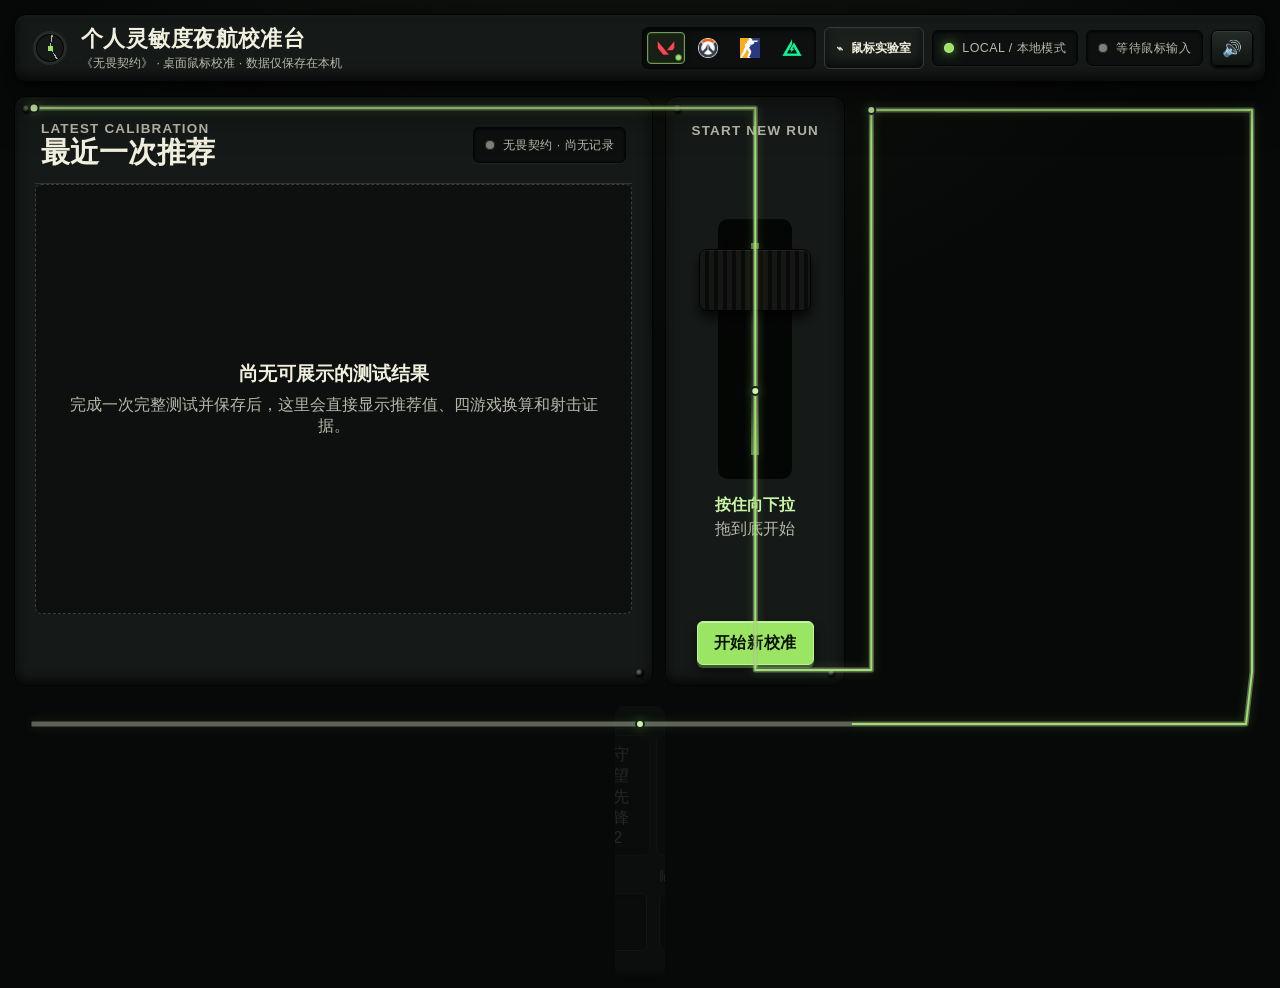
==== commit 1bd2540f: "??GSAP?????????" ====
--- a/index.html
+++ b/index.html
@@ -1,422 +1,428 @@
-<!doctype html>
-<html lang="zh-CN">
-<head>
-  <meta charset="utf-8">
-  <meta name="viewport" content="width=device-width, initial-scale=1">
-  <meta name="color-scheme" content="dark">
-  <link rel="icon" href="data:,">
-  <title>FPS 灵敏度夜航校准台</title>
-  <!--
-  THESIS: 让个人灵敏度推荐像一次可信的夜航仪表交叉校验，而不是黑底霓虹电竞仪表盘。
-  OWN-WORLD: 哑光石墨总面板、六联圆形仪表、暖白刻度、镭光绿有效态、琥珀警示灯、机械拨杆与短促阻尼运动。
-  STORY: 用户查看个人基线，输入 DPI 与当前灵敏度，校准舒适移动范围，完成四项游戏视角测试与一项桌面辅助测试，获得可解释且可保存的推荐值。
-  FIRST VIEWPORT: 左侧直接显示最近结果，中央启动拨杆，右侧本地飞行日志；下方提供四游戏互转与鼠标实验室入口。
-  FORM: 夜航六联仪表方向；组合 C 首页、B 测试台、A 结果页；线性校准 staging；seed 5dff0e76。
-  -->
-  <link rel="stylesheet" href="assets/shared.css">
-</head>
-<body>
-  <div class="app-shell">
-    <header class="topbar">
-      <div class="brand">
-        <div class="brand-mark" aria-hidden="true"></div>
-        <div>
-          <h1>个人灵敏度夜航校准台</h1>
-          <div class="brand-sub"><span id="brandGameName">《无畏契约》</span>桌面鼠标校准 · 数据仅保存在本机</div>
-        </div>
-      </div>
-      <div class="top-status">
-        <!-- Embedded official-site icons, downloaded 2026-07-28:
-             VALORANT asset CDN via https://playvalorant.com/
-             Overwatch favicon via https://overwatch.blizzard.com/
-             Counter-Strike favicon via https://www.counter-strike.net/
-             Delta Force favicon via https://www.playdeltaforce.com/ -->
-        <div class="game-switcher" id="gameSwitcher" role="radiogroup" aria-label="选择游戏">
-          <button class="game-switch" type="button" role="radio" aria-checked="true" data-game="valorant" title="无畏契约">
-            <img alt="" src="[data-uri]">
-          </button>
-          <button class="game-switch" type="button" role="radio" aria-checked="false" data-game="overwatch2" title="守望先锋 2">
-            <img alt="" src="[data-uri]">
-          </button>
-          <button class="game-switch" type="button" role="radio" aria-checked="false" data-game="cs2" title="CS2">
-            <img alt="" src="[data-uri]">
-          </button>
-          <button class="game-switch" type="button" role="radio" aria-checked="false" data-game="deltaforce" title="三角洲行动">
-            <img alt="" src="[data-uri]">
-          </button>
-        </div>
-        <a class="lab-entry-link" href="mouse-lab.html">
-          <span aria-hidden="true">⌁</span>
-          鼠标实验室
-        </a>
-        <div class="local-placard"><span class="lamp live"></span>LOCAL / 本地模式</div>
-        <div class="status-placard" id="deviceStatus"><span class="lamp" id="inputLamp"></span><span id="inputModeText">等待鼠标输入</span></div>
-        <button class="sound-toggle" id="soundToggle" type="button" aria-label="关闭声音" aria-pressed="true">🔊</button>
-      </div>
-    </header>
-
-    <aside class="mobile-gate panel">
-      <h2 class="section-title">需要更宽的桌面窗口</h2>
-      <p class="muted">瞄准测试需要稳定的鼠标移动区域。请把浏览器窗口扩展到至少 861 像素宽后再开始；历史记录仍保存在本机。</p>
-    </aside>
-
-    <main id="app">
-      <section class="screen active" id="screen-home" aria-labelledby="homeTitle">
-        <div class="home-shell">
-          <div class="home-grid">
-            <article class="instrument-cluster panel">
-              <div class="cluster-header">
-                <div>
-                  <p class="placard-title">LATEST CALIBRATION</p>
-                  <h2 class="section-title" id="homeTitle">最近一次推荐</h2>
-                </div>
-                <div class="status-placard"><span class="lamp" id="homeResultLamp"></span><span id="homeResultState">尚无记录</span></div>
-              </div>
-              <div class="home-result-empty" id="homeResultEmpty">
-                <div><strong>尚无可展示的测试结果</strong>完成一次完整测试并保存后，这里会直接显示推荐值、四游戏换算和射击证据。</div>
-              </div>
-              <div class="home-result-content" id="homeResultContent" hidden>
-                <div class="home-result-summary">
-                  <div>
-                    <span class="primary-result-label">当前游戏主推荐</span>
-                    <strong class="home-result-value" id="homePrimarySens">待测</strong>
-                    <span class="primary-result-unit" id="homePrimaryUnit">游戏内灵敏度</span>
-                  </div>
-                  <dl class="compact-facts">
-                    <div><dt>cm / 360°</dt><dd id="homeCm360">待测</dd></div>
-                    <div><dt>有效 eDPI</dt><dd id="homeEdpi">待测</dd></div>
-                    <div><dt>射击命中率</dt><dd id="homeAccuracy">待测</dd></div>
-                    <div><dt>结果置信度</dt><dd id="homeConfidence">待测</dd></div>
-                  </dl>
-                </div>
-                <section class="compact-section">
-                  <div class="compact-section-header"><strong>全部游戏等效推荐</strong><span>保持相同物理 cm/360°</span></div>
-                  <ol class="compact-conversion-list" id="homeConversionList"></ol>
-                </section>
-                <div class="recommendation-strip home-alternatives">
-                  <div class="candidate"><span>较低备选</span><strong id="homeLowSens">待测</strong></div>
-                  <div class="candidate primary"><span>主推荐值</span><strong id="homeMainSens">待测</strong></div>
-                  <div class="candidate"><span>较高备选</span><strong id="homeHighSens">待测</strong></div>
-                </div>
-                <section class="compact-section">
-                  <div class="compact-section-header"><strong>射击与控制证据</strong><span>越低越好：反应、偏差、过冲</span></div>
-                  <dl class="evidence-grid" id="homeEvidenceGrid"></dl>
-                </section>
-              </div>
-            </article>
-
-            <article class="start-bay panel">
-              <p class="placard-title">START NEW RUN</p>
-              <div class="lever-wrap">
-                <div class="lever-track" id="startLeverControl" role="slider" tabindex="0"
-                     aria-label="向下拉动开始新校准" aria-orientation="vertical"
-                     aria-valuemin="0" aria-valuemax="100" aria-valuenow="0">
-                  <div class="lever-handle" id="startLever"></div>
-                </div>
-                <span class="muted lever-hint" id="leverHint"><strong>按住向下拉</strong>拖到底开始</span>
-              </div>
-              <button class="primary-btn" id="startNewBtn" type="button">开始新校准</button>
-            </article>
-
-            <article class="history-panel panel">
-              <div class="history-header">
-                <div>
-                  <p class="placard-title">FLIGHT LOG / LOCAL HISTORY</p>
-                  <h2 class="section-title">个人校准记录</h2>
-                </div>
-                <div class="history-actions">
-                  <button class="secondary-btn" id="exportBtn" type="button">导出 JSON</button>
-                  <button class="danger-btn" id="clearBtn" type="button">清空记录</button>
-                </div>
-              </div>
-              <ol class="history-list" id="historyList"></ol>
-            </article>
-          </div>
-
-          <section class="converter-panel panel" aria-labelledby="converterTitle">
-            <div class="converter-copy">
-              <p class="placard-title">SENSITIVITY TRANSFER BOARD</p>
-              <h2 class="section-title" id="converterTitle">四游戏灵敏度互转</h2>
-              <p>选择来源游戏并输入正在使用的灵敏度，右侧会按相同物理转身距离换算四款游戏。DPI 只用于显示 cm/360°；鼠标 DPI 不变时，各游戏灵敏度的换算比例不受 DPI 影响。</p>
-            </div>
-            <div class="converter-controls">
-              <div class="converter-inputs">
-                <div class="converter-game-picker" id="converterGamePicker" role="radiogroup" aria-label="换算来源游戏"></div>
-                <div class="field">
-                  <label for="converterSensInput">来源游戏灵敏度</label>
-                  <input id="converterSensInput" type="number" min="0.01" max="10" step="0.001" value="0.320" inputmode="decimal">
-                </div>
-                <div class="field">
-                  <label for="converterDpiInput">鼠标 DPI</label>
-                  <input id="converterDpiInput" type="number" min="100" max="32000" step="50" value="800" inputmode="numeric">
-                </div>
-              </div>
-              <div class="converter-output-list" id="converterOutputList" aria-live="polite"></div>
-            </div>
-          </section>
-        </div>
-      </section>
-
-      <section class="screen" id="screen-setup" aria-labelledby="setupTitle">
-        <article class="workflow-panel panel">
-          <aside class="workflow-rail">
-            <p class="placard-title">CALIBRATION RUNWAY</p>
-            <ol class="step-list">
-              <li class="step-item current"><span class="step-num">1</span><span>输入当前设置</span></li>
-              <li class="step-item"><span class="step-num">2</span><span>移动范围校准</span></li>
-              <li class="step-item"><span class="step-num">3</span><span>大范围转向</span></li>
-              <li class="step-item"><span class="step-num">4</span><span>微小目标定位</span></li>
-              <li class="step-item"><span class="step-num">5</span><span>连续目标切换</span></li>
-              <li class="step-item"><span class="step-num">6</span><span>平滑追踪</span></li>
-              <li class="step-item"><span class="step-num">7</span><span>桌面微调辅助</span></li>
-              <li class="step-item"><span class="step-num">8</span><span>生成结果</span></li>
-            </ol>
-          </aside>
-          <div class="workflow-main">
-            <div class="setup-card">
-              <p class="placard-title">PREFLIGHT INPUT</p>
-              <h2 class="section-title" id="setupTitle">输入你现在正在使用的设置</h2>
-              <div class="game-context"><img id="setupGameIcon" alt="无畏契约图标" src="[data-uri]"><strong id="setupGameName">无畏契约</strong><span id="setupEquivalence">切换游戏时自动保持 cm/360°</span></div>
-              <p>校准台会把鼠标相对位移换算成虚拟镜头角度，并比较当前灵敏度 65%–150% 范围内的五个候选值。四项游戏视角测试负责选择档位，最后一项桌面微调只补充控制稳定与置信度。</p>
-              <section class="setup-pro-selector" aria-labelledby="setupProTitle">
-                <header class="setup-pro-heading">
-                  <div>
-                    <span class="setup-pro-kicker"><span class="lamp live"></span>可选 / 职业选手 DPI 参考</span>
-                    <strong id="setupProTitle">从 VALORANT 选手设置选择起点</strong>
-                  </div>
-                  <a href="https://prosettings.net/lists/valorant/" target="_blank" rel="noreferrer">ProSettings 数据来源 ↗</a>
-                </header>
-                <div class="setup-pro-layout">
-                  <div class="setup-pro-directory">
-                    <div class="setup-pro-filters">
-                      <label>
-                        <span>搜索选手 / 战队 / 鼠标</span>
-                        <input id="setupProSearch" type="search" placeholder="例如 ZmjjKK、Fnatic、Razer" autocomplete="off">
-                      </label>
-                      <label>
-                        <span>来源 DPI</span>
-                        <select id="setupProDpiFilter"><option value="">全部</option></select>
-                      </label>
-                    </div>
-                    <div class="setup-pro-list" id="setupProList" role="listbox" aria-label="VALORANT 职业选手设置"></div>
-                    <span class="setup-pro-list-state" id="setupProListState" aria-live="polite">正在载入职业选手快照</span>
-                  </div>
-                  <div class="setup-pro-profile">
-                    <div class="setup-pro-selected">
-                      <span>当前参考</span>
-                      <strong id="setupProPlayer">尚未选择</strong>
-                      <small id="setupProMeta">选择一名选手后，可按相同转身距离换算到当前游戏。</small>
-                    </div>
-                    <div class="setup-pro-dpi-choices" id="setupProDpiChoices" aria-label="选择要使用的鼠标 DPI"></div>
-                    <div class="setup-pro-preview">
-                      <div><span>采用 DPI</span><strong id="setupProTargetDpi">待选</strong></div>
-                      <div><span id="setupProSensLabel">当前游戏灵敏度</span><strong id="setupProTargetSens">待选</strong></div>
-                      <div><span>参考转身距离</span><strong id="setupProTargetCm">待选</strong></div>
-                    </div>
-                    <button class="secondary-btn" id="applySetupProBtn" type="button" disabled>采用此 DPI 与灵敏度</button>
-                  </div>
-                </div>
-                <p class="setup-pro-disclaimer">职业选手数据只提供可体验的起点，不代表最佳设置；采用后仍会通过你的五档测试生成个人结果。</p>
-              </section>
-              <div class="form-grid">
-                <div class="field">
-                  <label for="dpiInput">鼠标 DPI</label>
-                  <input id="dpiInput" type="number" min="100" max="32000" step="50" value="800" inputmode="numeric">
-                  <small>填写鼠标驱动或板载配置中的实际 DPI。</small>
-                </div>
-                <div class="field">
-                  <label for="sensInput">当前游戏灵敏度</label>
-                  <input id="sensInput" type="number" min="0.01" max="10" step="0.001" value="0.320" inputmode="decimal">
-                  <small id="sensHint">无畏契约常用输入范围 0.01–10，精度 0.001。</small>
-                </div>
-                <div class="field">
-                  <label for="fovInput">测试水平视野</label>
-                  <input id="fovInput" type="number" min="60" max="130" step="1" value="103" inputmode="numeric">
-                  <small>只影响浏览器中的视觉投影，不改变 cm/360° 换算。</small>
-                </div>
-              </div>
-
-              <div class="hid-assist" id="hidAssist">
-                <div class="hid-assist-copy">
-                  <div class="hid-assist-title"><span class="lamp" id="hidLamp"></span>可选 / WebHID 鼠标识别</div>
-                  <p id="hidStatus" aria-live="polite">正在检查浏览器能力。无法使用时仍可手动填写 DPI，不影响后续测试。</p>
-                  <span class="hid-device-meta" id="hidDeviceMeta" hidden></span>
-                  <div class="hid-readouts">
-                    <span>固件 DPI <strong id="hidDpiReadout">待测</strong></span>
-                    <span>固件回报率 <strong id="hidPollingReadout">待测</strong></span>
-                    <span>浏览器事件约 <strong id="measuredPollingReadout">等待移动</strong></span>
-                  </div>
-                </div>
-                <button class="secondary-btn" id="connectMouseBtn" type="button">只读连接鼠标配置</button>
-              </div>
-
-              <div class="action-row">
-                <button class="primary-btn" id="toCalibrationBtn" type="button">保存设置并校准移动范围</button>
-                <button class="secondary-btn" data-go-home type="button">返回首页</button>
-              </div>
-            </div>
-          </div>
-        </article>
-      </section>
-
-      <section class="screen" id="screen-calibration" aria-labelledby="calibrationTitle">
-        <div class="calibration-layout">
-          <aside class="calibration-info panel">
-            <p class="placard-title">MOVEMENT ENVELOPE</p>
-            <h2 class="section-title" id="calibrationTitle">校准舒适移动范围</h2>
-            <p class="muted">点击开始后，保持手腕和手臂自然放松，在鼠标垫上做几次完整的左右扫动。无需点击任何目标。</p>
-            <div class="readout-stack">
-              <div class="readout"><span>剩余时间</span><strong id="calTime">8.0 s</strong></div>
-              <div class="readout"><span>相对移动跨度</span><strong id="calSpan">0</strong></div>
-              <div class="readout"><span>输入模式</span><strong id="calInputMode">待检测</strong></div>
-            </div>
-            <div class="notice">这里估算的是你的舒适移动包络，不宣称等同于鼠标垫的精确物理厘米宽度。</div>
-            <div class="action-row">
-              <button class="secondary-btn" data-go-home type="button">取消本次校准</button>
-            </div>
-          </aside>
-          <article class="calibration-stage panel" id="calibrationStage">
-            <canvas id="calibrationCanvas" aria-label="鼠标移动范围校准区域"></canvas>
-            <div class="stage-overlay" id="calOverlay">
-              <div class="overlay-card">
-                <p class="placard-title">READY</p>
-                <h3 class="section-title">做几次舒适的左右扫动</h3>
-                <p>点击开始会优先读取无系统加速的相对移动；浏览器不支持时会自动降级为兼容输入。</p>
-                <button class="primary-btn" id="startCalibrationBtn" type="button">开始 8 秒校准</button>
-              </div>
-            </div>
-          </article>
-        </div>
-      </section>
-
-      <section class="screen" id="screen-test" aria-labelledby="testTitle">
-        <div class="test-layout">
-          <aside class="test-sidebar panel">
-            <p class="placard-title">CURRENT STAGE</p>
-            <div class="stage-counter"><span id="stageNumber">1</span> / <span id="stageTotal">5</span></div>
-            <h2 class="section-title" id="testTitle">大范围转向</h2>
-            <p class="stage-description" id="stageDescription"></p>
-            <div class="test-factor-card">
-              <span>正在测试的游戏灵敏度</span>
-              <strong id="liveCandidateSens">待测</strong>
-              <small id="liveCandidatePercent">当前设置的 100%</small>
-              <div class="test-factor-rail" id="testFactorRail" aria-label="五档候选进度"></div>
-            </div>
-
-            <button class="danger-btn test-cancel" id="cancelTestBtn" type="button">取消测试并返回首页</button>
-          </aside>
-
-          <article class="test-main panel">
-            <div class="test-stage" id="testStage">
-              <canvas id="aimCanvas" aria-label="内嵌瞄准测试区域"></canvas>
-              <div class="test-evidence-hud" id="testEvidenceHud">
-                <div class="live-evidence-strip" aria-label="实时测试数据">
-                  <div class="live-evidence-item"><span id="liveHitsLabel">命中 / 射击</span><strong id="liveHits">0 / 0</strong></div>
-                  <div class="live-evidence-item"><span id="liveAccuracyLabel">命中率</span><strong id="liveAccuracy">待测</strong></div>
-                  <div class="live-evidence-item"><span>空枪</span><strong id="liveMisses">0</strong></div>
-                  <div class="live-evidence-item"><span id="liveReactionLabel">平均反应</span><strong id="liveReaction">待测</strong></div>
-                  <div class="live-evidence-item"><span>点击偏差</span><strong id="liveClickError">待测</strong></div>
-                  <div class="live-evidence-item"><span>路径效率</span><strong id="liveEfficiency">待测</strong></div>
-                  <div class="live-evidence-item"><span>过冲</span><strong id="liveOvershoots">0</strong></div>
-                  <div class="live-evidence-item"><span id="liveGainLabel">当前档位</span><strong id="liveGain">1 / 5</strong></div>
-                </div>
-                <div class="factor-change-cue" id="factorChangeCue" role="status" aria-live="assertive" hidden>
-                  <span class="factor-change-kicker" id="factorChangeKicker">灵敏度档位切换</span>
-                  <strong id="factorChangeValue">100% · 0.320</strong>
-                  <span class="factor-change-countdown" id="factorChangeCountdown">2 秒后开始采样</span>
-                </div>
-              </div>
-              <div class="canvas-hud">
-                <div class="hud-readout">TEST TIME<strong id="testTime">25.0</strong></div>
-                <div class="hud-readout">SESSION<strong id="sessionProgress">1 / 5</strong></div>
-              </div>
-              <div class="big-countdown" id="bigCountdown" hidden>3</div>
-              <div class="stage-overlay" id="testOverlay">
-                <div class="overlay-card">
-                  <p class="placard-title" id="overlayKicker">TEST 1</p>
-                  <h3 class="section-title" id="overlayTitle">大范围转向</h3>
-                  <p id="overlayText">准星固定在中心。移动鼠标旋转虚拟视角，瞄准目标后按鼠标左键射击。</p>
-                  <button class="primary-btn" id="stageActionBtn" type="button">开始此项测试</button>
-                </div>
-              </div>
-            </div>
-          </article>
-
-          <aside class="test-sidebar panel">
-            <p class="placard-title">TEST CHECKLIST</p>
-            <ol class="test-checklist" id="testChecklist"></ol>
-            <div class="notice">静态目标需要瞄准后按左键射击；追踪项目只需持续贴合。按 <strong>Esc</strong> 或切换窗口会暂停。</div>
-          </aside>
-        </div>
-      </section>
-
-      <section class="screen" id="screen-results" aria-labelledby="resultsTitle">
-        <div class="result-layout">
-          <article class="result-cluster panel">
-            <div class="result-header">
-              <div>
-                <p class="placard-title">CROSS-CHECK COMPLETE</p>
-                <h2 class="section-title" id="resultsTitle">本次灵敏度建议</h2>
-                <div class="game-context"><img id="resultGameIcon" alt="无畏契约图标" src="[data-uri]"><strong id="resultGameName">无畏契约</strong><span>可直接输入当前游戏</span></div>
-              </div>
-              <div class="status-placard"><span class="lamp live" id="resultLamp"></span><span id="resultStateText">计算完成</span></div>
-            </div>
-            <div class="result-summary">
-              <div class="primary-result">
-                <span class="primary-result-label">当前游戏主推荐</span>
-                <strong class="primary-result-value" id="resultPrimarySens">待测</strong>
-                <span class="primary-result-unit" id="resultPrimaryUnit">游戏内灵敏度</span>
-              </div>
-              <dl class="result-facts">
-                <div><dt>cm / 360°</dt><dd id="resultCm360">待测</dd></div>
-                <div><dt>有效 eDPI</dt><dd id="resultEdpi">待测</dd></div>
-                <div><dt>射击命中率</dt><dd id="resultAccuracy">待测</dd></div>
-                <div><dt>结果置信度</dt><dd id="resultConfidence">待测</dd></div>
-              </dl>
-            </div>
-            <section class="result-evidence" aria-labelledby="resultEvidenceTitle">
-              <div class="compact-section-header"><strong id="resultEvidenceTitle">射击与控制证据</strong><span>点击偏差按目标半径归一化</span></div>
-              <dl class="evidence-grid" id="resultEvidenceGrid"></dl>
-            </section>
-            <section class="conversion-section" aria-labelledby="conversionTitle">
-              <div class="conversion-heading">
-                <div>
-                  <p class="placard-title">ALL GAME RECOMMENDATIONS</p>
-                  <h3 class="section-title" id="conversionTitle">全部游戏等效推荐</h3>
-                </div>
-                <span>保持相同物理 cm/360°</span>
-              </div>
-              <ol class="conversion-list" id="conversionList"></ol>
-            </section>
-            <div class="recommendation-strip">
-              <div class="candidate"><span>较低备选</span><strong id="lowSens">待测</strong></div>
-              <div class="candidate primary"><span>主推荐值</span><strong id="mainSens">待测</strong></div>
-              <div class="candidate"><span>较高备选</span><strong id="highSens">待测</strong></div>
-            </div>
-            <div class="action-row" style="padding: 0 4px;">
-              <button class="primary-btn" id="saveResultBtn" type="button">保存到本地历史</button>
-              <button class="secondary-btn" id="runAgainBtn" type="button">重新测试</button>
-              <button class="secondary-btn" data-go-home type="button">返回首页</button>
-            </div>
-          </article>
-
-          <aside class="result-detail panel">
-            <p class="placard-title">EVIDENCE & EXPLANATION</p>
-            <h2 class="section-title">五档候选得分</h2>
-            <p class="muted">五档是相对于测试前灵敏度的实验值。绿色标记的是最终胜出档位，不是允许输入范围。</p>
-            <div class="factor-score-list" id="factorScoreList"></div>
-            <h2 class="section-title">分项表现</h2>
-            <div class="score-bars" id="scoreBars"></div>
-            <div class="explanation" id="resultExplanation"></div>
-          </aside>
-        </div>
-      </section>
-    </main>
-  </div>
-
-  <div class="toast" id="toast" role="status" aria-live="polite"></div>
-
-  <script src="data/valorant-pros.js"></script>
-  <script src="assets/app.js"></script>
-</body>
-</html>
+<!doctype html>
+<html lang="zh-CN">
+<head>
+  <meta charset="utf-8">
+  <meta name="viewport" content="width=device-width, initial-scale=1">
+  <meta name="color-scheme" content="dark">
+  <link rel="icon" href="data:,">
+  <title>FPS 灵敏度夜航校准台</title>
+  <!--
+  THESIS: 让个人灵敏度推荐像一次可信的夜航仪表交叉校验，而不是黑底霓虹电竞仪表盘。
+  OWN-WORLD: 哑光石墨总面板、六联圆形仪表、暖白刻度、镭光绿有效态、琥珀警示灯、机械拨杆与短促阻尼运动。
+  STORY: 用户查看个人基线，输入 DPI 与当前灵敏度，校准舒适移动范围，完成四项游戏视角测试与一项桌面辅助测试，获得可解释且可保存的推荐值。
+  FIRST VIEWPORT: 左侧直接显示最近结果，中央启动拨杆，右侧本地飞行日志；下方提供四游戏互转与鼠标实验室入口。
+  FORM: 夜航六联仪表方向；组合 C 首页、B 测试台、A 结果页；线性校准 staging；seed 5dff0e76。
+  -->
+  <link rel="stylesheet" href="assets/shared.css">
+</head>
+<body>
+  <div class="app-shell">
+    <header class="topbar">
+      <div class="brand">
+        <div class="brand-mark" aria-hidden="true"></div>
+        <div>
+          <h1>个人灵敏度夜航校准台</h1>
+          <div class="brand-sub"><span id="brandGameName">《无畏契约》</span>桌面鼠标校准 · 数据仅保存在本机</div>
+        </div>
+      </div>
+      <div class="top-status">
+        <!-- Embedded official-site icons, downloaded 2026-07-28:
+             VALORANT asset CDN via https://playvalorant.com/
+             Overwatch favicon via https://overwatch.blizzard.com/
+             Counter-Strike favicon via https://www.counter-strike.net/
+             Delta Force favicon via https://www.playdeltaforce.com/ -->
+        <div class="game-switcher" id="gameSwitcher" role="radiogroup" aria-label="选择游戏">
+          <button class="game-switch" type="button" role="radio" aria-checked="true" data-game="valorant" title="无畏契约">
+            <img alt="" src="[data-uri]">
+          </button>
+          <button class="game-switch" type="button" role="radio" aria-checked="false" data-game="overwatch2" title="守望先锋 2">
+            <img alt="" src="[data-uri]">
+          </button>
+          <button class="game-switch" type="button" role="radio" aria-checked="false" data-game="cs2" title="CS2">
+            <img alt="" src="[data-uri]">
+          </button>
+          <button class="game-switch" type="button" role="radio" aria-checked="false" data-game="deltaforce" title="三角洲行动">
+            <img alt="" src="[data-uri]">
+          </button>
+        </div>
+        <a class="lab-entry-link" href="mouse-lab.html">
+          <span aria-hidden="true">⌁</span>
+          鼠标实验室
+        </a>
+        <div class="local-placard"><span class="lamp live"></span>LOCAL / 本地模式</div>
+        <div class="status-placard" id="deviceStatus"><span class="lamp" id="inputLamp"></span><span id="inputModeText">等待鼠标输入</span></div>
+        <button class="sound-toggle" id="soundToggle" type="button" aria-label="关闭声音" aria-pressed="true">🔊</button>
+      </div>
+    </header>
+
+    <aside class="mobile-gate panel">
+      <h2 class="section-title">需要更宽的桌面窗口</h2>
+      <p class="muted">瞄准测试需要稳定的鼠标移动区域。请把浏览器窗口扩展到至少 861 像素宽后再开始；历史记录仍保存在本机。</p>
+    </aside>
+
+    <main id="app">
+      <section class="screen active" id="screen-home" aria-labelledby="homeTitle">
+        <div class="home-shell">
+          <svg class="power-bus-network" id="homePowerBus" aria-hidden="true">
+            <path class="power-bus-rail" id="homePowerBusRail"></path>
+            <path class="power-bus-flow" id="homePowerBusFlow"></path>
+            <g class="power-bus-nodes" id="homePowerBusNodes"></g>
+          </svg>
+          <div class="home-grid">
+            <article class="instrument-cluster panel">
+              <div class="cluster-header">
+                <div>
+                  <p class="placard-title">LATEST CALIBRATION</p>
+                  <h2 class="section-title" id="homeTitle">最近一次推荐</h2>
+                </div>
+                <div class="status-placard"><span class="lamp" id="homeResultLamp"></span><span id="homeResultState">尚无记录</span></div>
+              </div>
+              <div class="home-result-empty" id="homeResultEmpty">
+                <div><strong>尚无可展示的测试结果</strong>完成一次完整测试并保存后，这里会直接显示推荐值、四游戏换算和射击证据。</div>
+              </div>
+              <div class="home-result-content" id="homeResultContent" hidden>
+                <div class="home-result-summary">
+                  <div>
+                    <span class="primary-result-label">当前游戏主推荐</span>
+                    <strong class="home-result-value" id="homePrimarySens">待测</strong>
+                    <span class="primary-result-unit" id="homePrimaryUnit">游戏内灵敏度</span>
+                  </div>
+                  <dl class="compact-facts">
+                    <div><dt>cm / 360°</dt><dd id="homeCm360">待测</dd></div>
+                    <div><dt>有效 eDPI</dt><dd id="homeEdpi">待测</dd></div>
+                    <div><dt>射击命中率</dt><dd id="homeAccuracy">待测</dd></div>
+                    <div><dt>结果置信度</dt><dd id="homeConfidence">待测</dd></div>
+                  </dl>
+                </div>
+                <section class="compact-section">
+                  <div class="compact-section-header"><strong>全部游戏等效推荐</strong><span>保持相同物理 cm/360°</span></div>
+                  <ol class="compact-conversion-list" id="homeConversionList"></ol>
+                </section>
+                <div class="recommendation-strip home-alternatives">
+                  <div class="candidate"><span>较低备选</span><strong id="homeLowSens">待测</strong></div>
+                  <div class="candidate primary"><span>主推荐值</span><strong id="homeMainSens">待测</strong></div>
+                  <div class="candidate"><span>较高备选</span><strong id="homeHighSens">待测</strong></div>
+                </div>
+                <section class="compact-section">
+                  <div class="compact-section-header"><strong>射击与控制证据</strong><span>越低越好：反应、偏差、过冲</span></div>
+                  <dl class="evidence-grid" id="homeEvidenceGrid"></dl>
+                </section>
+              </div>
+            </article>
+
+            <article class="start-bay panel">
+              <p class="placard-title">START NEW RUN</p>
+              <div class="lever-wrap">
+                <div class="lever-track" id="startLeverControl" role="slider" tabindex="0"
+                     aria-label="向下拉动开始新校准" aria-orientation="vertical"
+                     aria-valuemin="0" aria-valuemax="100" aria-valuenow="0">
+                  <div class="lever-handle" id="startLever"></div>
+                </div>
+                <span class="muted lever-hint" id="leverHint"><strong>按住向下拉</strong>拖到底开始</span>
+              </div>
+              <button class="primary-btn" id="startNewBtn" type="button">开始新校准</button>
+            </article>
+
+            <article class="history-panel panel">
+              <div class="history-header">
+                <div>
+                  <p class="placard-title">FLIGHT LOG / LOCAL HISTORY</p>
+                  <h2 class="section-title">个人校准记录</h2>
+                </div>
+                <div class="history-actions">
+                  <button class="secondary-btn" id="exportBtn" type="button">导出 JSON</button>
+                  <button class="danger-btn" id="clearBtn" type="button">清空记录</button>
+                </div>
+              </div>
+              <ol class="history-list" id="historyList"></ol>
+            </article>
+          </div>
+
+          <section class="converter-panel panel" aria-labelledby="converterTitle">
+            <div class="converter-copy">
+              <p class="placard-title">SENSITIVITY TRANSFER BOARD</p>
+              <h2 class="section-title" id="converterTitle">四游戏灵敏度互转</h2>
+              <p>选择来源游戏并输入正在使用的灵敏度，右侧会按相同物理转身距离换算四款游戏。DPI 只用于显示 cm/360°；鼠标 DPI 不变时，各游戏灵敏度的换算比例不受 DPI 影响。</p>
+            </div>
+            <div class="converter-controls">
+              <div class="converter-inputs">
+                <div class="converter-game-picker" id="converterGamePicker" role="radiogroup" aria-label="换算来源游戏"></div>
+                <div class="field">
+                  <label for="converterSensInput">来源游戏灵敏度</label>
+                  <input id="converterSensInput" type="number" min="0.01" max="10" step="0.001" value="0.320" inputmode="decimal">
+                </div>
+                <div class="field">
+                  <label for="converterDpiInput">鼠标 DPI</label>
+                  <input id="converterDpiInput" type="number" min="100" max="32000" step="50" value="800" inputmode="numeric">
+                </div>
+              </div>
+              <div class="converter-output-list" id="converterOutputList" aria-live="polite"></div>
+            </div>
+          </section>
+        </div>
+      </section>
+
+      <section class="screen" id="screen-setup" aria-labelledby="setupTitle">
+        <article class="workflow-panel panel">
+          <aside class="workflow-rail">
+            <p class="placard-title">CALIBRATION RUNWAY</p>
+            <ol class="step-list">
+              <li class="step-item current"><span class="step-num">1</span><span>输入当前设置</span></li>
+              <li class="step-item"><span class="step-num">2</span><span>移动范围校准</span></li>
+              <li class="step-item"><span class="step-num">3</span><span>大范围转向</span></li>
+              <li class="step-item"><span class="step-num">4</span><span>微小目标定位</span></li>
+              <li class="step-item"><span class="step-num">5</span><span>连续目标切换</span></li>
+              <li class="step-item"><span class="step-num">6</span><span>平滑追踪</span></li>
+              <li class="step-item"><span class="step-num">7</span><span>桌面微调辅助</span></li>
+              <li class="step-item"><span class="step-num">8</span><span>生成结果</span></li>
+            </ol>
+          </aside>
+          <div class="workflow-main">
+            <div class="setup-card">
+              <p class="placard-title">PREFLIGHT INPUT</p>
+              <h2 class="section-title" id="setupTitle">输入你现在正在使用的设置</h2>
+              <div class="game-context"><img id="setupGameIcon" alt="无畏契约图标" src="[data-uri]"><strong id="setupGameName">无畏契约</strong><span id="setupEquivalence">切换游戏时自动保持 cm/360°</span></div>
+              <p>校准台会把鼠标相对位移换算成虚拟镜头角度，并比较当前灵敏度 65%–150% 范围内的五个候选值。四项游戏视角测试负责选择档位，最后一项桌面微调只补充控制稳定与置信度。</p>
+              <section class="setup-pro-selector" aria-labelledby="setupProTitle">
+                <header class="setup-pro-heading">
+                  <div>
+                    <span class="setup-pro-kicker"><span class="lamp live"></span>可选 / 职业选手 DPI 参考</span>
+                    <strong id="setupProTitle">从 VALORANT 选手设置选择起点</strong>
+                  </div>
+                  <a href="https://prosettings.net/lists/valorant/" target="_blank" rel="noreferrer">ProSettings 数据来源 ↗</a>
+                </header>
+                <div class="setup-pro-layout">
+                  <div class="setup-pro-directory">
+                    <div class="setup-pro-filters">
+                      <label>
+                        <span>搜索选手 / 战队 / 鼠标</span>
+                        <input id="setupProSearch" type="search" placeholder="例如 ZmjjKK、Fnatic、Razer" autocomplete="off">
+                      </label>
+                      <label>
+                        <span>来源 DPI</span>
+                        <select id="setupProDpiFilter"><option value="">全部</option></select>
+                      </label>
+                    </div>
+                    <div class="setup-pro-list" id="setupProList" role="listbox" aria-label="VALORANT 职业选手设置"></div>
+                    <span class="setup-pro-list-state" id="setupProListState" aria-live="polite">正在载入职业选手快照</span>
+                  </div>
+                  <div class="setup-pro-profile">
+                    <div class="setup-pro-selected">
+                      <span>当前参考</span>
+                      <strong id="setupProPlayer">尚未选择</strong>
+                      <small id="setupProMeta">选择一名选手后，可按相同转身距离换算到当前游戏。</small>
+                    </div>
+                    <div class="setup-pro-dpi-choices" id="setupProDpiChoices" aria-label="选择要使用的鼠标 DPI"></div>
+                    <div class="setup-pro-preview">
+                      <div><span>采用 DPI</span><strong id="setupProTargetDpi">待选</strong></div>
+                      <div><span id="setupProSensLabel">当前游戏灵敏度</span><strong id="setupProTargetSens">待选</strong></div>
+                      <div><span>参考转身距离</span><strong id="setupProTargetCm">待选</strong></div>
+                    </div>
+                    <button class="secondary-btn" id="applySetupProBtn" type="button" disabled>采用此 DPI 与灵敏度</button>
+                  </div>
+                </div>
+                <p class="setup-pro-disclaimer">职业选手数据只提供可体验的起点，不代表最佳设置；采用后仍会通过你的五档测试生成个人结果。</p>
+              </section>
+              <div class="form-grid">
+                <div class="field">
+                  <label for="dpiInput">鼠标 DPI</label>
+                  <input id="dpiInput" type="number" min="100" max="32000" step="50" value="800" inputmode="numeric">
+                  <small>填写鼠标驱动或板载配置中的实际 DPI。</small>
+                </div>
+                <div class="field">
+                  <label for="sensInput">当前游戏灵敏度</label>
+                  <input id="sensInput" type="number" min="0.01" max="10" step="0.001" value="0.320" inputmode="decimal">
+                  <small id="sensHint">无畏契约常用输入范围 0.01–10，精度 0.001。</small>
+                </div>
+                <div class="field">
+                  <label for="fovInput">测试水平视野</label>
+                  <input id="fovInput" type="number" min="60" max="130" step="1" value="103" inputmode="numeric">
+                  <small>只影响浏览器中的视觉投影，不改变 cm/360° 换算。</small>
+                </div>
+              </div>
+
+              <div class="hid-assist" id="hidAssist">
+                <div class="hid-assist-copy">
+                  <div class="hid-assist-title"><span class="lamp" id="hidLamp"></span>可选 / WebHID 鼠标识别</div>
+                  <p id="hidStatus" aria-live="polite">正在检查浏览器能力。无法使用时仍可手动填写 DPI，不影响后续测试。</p>
+                  <span class="hid-device-meta" id="hidDeviceMeta" hidden></span>
+                  <div class="hid-readouts">
+                    <span>固件 DPI <strong id="hidDpiReadout">待测</strong></span>
+                    <span>固件回报率 <strong id="hidPollingReadout">待测</strong></span>
+                    <span>浏览器事件约 <strong id="measuredPollingReadout">等待移动</strong></span>
+                  </div>
+                </div>
+                <button class="secondary-btn" id="connectMouseBtn" type="button">只读连接鼠标配置</button>
+              </div>
+
+              <div class="action-row">
+                <button class="primary-btn" id="toCalibrationBtn" type="button">保存设置并校准移动范围</button>
+                <button class="secondary-btn" data-go-home type="button">返回首页</button>
+              </div>
+            </div>
+          </div>
+        </article>
+      </section>
+
+      <section class="screen" id="screen-calibration" aria-labelledby="calibrationTitle">
+        <div class="calibration-layout">
+          <aside class="calibration-info panel">
+            <p class="placard-title">MOVEMENT ENVELOPE</p>
+            <h2 class="section-title" id="calibrationTitle">校准舒适移动范围</h2>
+            <p class="muted">点击开始后，保持手腕和手臂自然放松，在鼠标垫上做几次完整的左右扫动。无需点击任何目标。</p>
+            <div class="readout-stack">
+              <div class="readout"><span>剩余时间</span><strong id="calTime">8.0 s</strong></div>
+              <div class="readout"><span>相对移动跨度</span><strong id="calSpan">0</strong></div>
+              <div class="readout"><span>输入模式</span><strong id="calInputMode">待检测</strong></div>
+            </div>
+            <div class="notice">这里估算的是你的舒适移动包络，不宣称等同于鼠标垫的精确物理厘米宽度。</div>
+            <div class="action-row">
+              <button class="secondary-btn" data-go-home type="button">取消本次校准</button>
+            </div>
+          </aside>
+          <article class="calibration-stage panel" id="calibrationStage">
+            <canvas id="calibrationCanvas" aria-label="鼠标移动范围校准区域"></canvas>
+            <div class="stage-overlay" id="calOverlay">
+              <div class="overlay-card">
+                <p class="placard-title">READY</p>
+                <h3 class="section-title">做几次舒适的左右扫动</h3>
+                <p>点击开始会优先读取无系统加速的相对移动；浏览器不支持时会自动降级为兼容输入。</p>
+                <button class="primary-btn" id="startCalibrationBtn" type="button">开始 8 秒校准</button>
+              </div>
+            </div>
+          </article>
+        </div>
+      </section>
+
+      <section class="screen" id="screen-test" aria-labelledby="testTitle">
+        <div class="test-layout">
+          <aside class="test-sidebar panel">
+            <p class="placard-title">CURRENT STAGE</p>
+            <div class="stage-counter"><span id="stageNumber">1</span> / <span id="stageTotal">5</span></div>
+            <h2 class="section-title" id="testTitle">大范围转向</h2>
+            <p class="stage-description" id="stageDescription"></p>
+            <div class="test-factor-card">
+              <span>正在测试的游戏灵敏度</span>
+              <strong id="liveCandidateSens">待测</strong>
+              <small id="liveCandidatePercent">当前设置的 100%</small>
+              <div class="test-factor-rail" id="testFactorRail" aria-label="五档候选进度"></div>
+            </div>
+
+            <button class="danger-btn test-cancel" id="cancelTestBtn" type="button">取消测试并返回首页</button>
+          </aside>
+
+          <article class="test-main panel">
+            <div class="test-stage" id="testStage">
+              <canvas id="aimCanvas" aria-label="内嵌瞄准测试区域"></canvas>
+              <div class="test-evidence-hud" id="testEvidenceHud">
+                <div class="live-evidence-strip" aria-label="实时测试数据">
+                  <div class="live-evidence-item"><span id="liveHitsLabel">命中 / 射击</span><strong id="liveHits">0 / 0</strong></div>
+                  <div class="live-evidence-item"><span id="liveAccuracyLabel">命中率</span><strong id="liveAccuracy">待测</strong></div>
+                  <div class="live-evidence-item"><span>空枪</span><strong id="liveMisses">0</strong></div>
+                  <div class="live-evidence-item"><span id="liveReactionLabel">平均反应</span><strong id="liveReaction">待测</strong></div>
+                  <div class="live-evidence-item"><span>点击偏差</span><strong id="liveClickError">待测</strong></div>
+                  <div class="live-evidence-item"><span>路径效率</span><strong id="liveEfficiency">待测</strong></div>
+                  <div class="live-evidence-item"><span>过冲</span><strong id="liveOvershoots">0</strong></div>
+                  <div class="live-evidence-item"><span id="liveGainLabel">当前档位</span><strong id="liveGain">1 / 5</strong></div>
+                </div>
+                <div class="factor-change-cue" id="factorChangeCue" role="status" aria-live="assertive" hidden>
+                  <span class="factor-change-kicker" id="factorChangeKicker">灵敏度档位切换</span>
+                  <strong id="factorChangeValue">100% · 0.320</strong>
+                  <span class="factor-change-countdown" id="factorChangeCountdown">2 秒后开始采样</span>
+                </div>
+              </div>
+              <div class="canvas-hud">
+                <div class="hud-readout">TEST TIME<strong id="testTime">25.0</strong></div>
+                <div class="hud-readout">SESSION<strong id="sessionProgress">1 / 5</strong></div>
+              </div>
+              <div class="big-countdown" id="bigCountdown" hidden>3</div>
+              <div class="stage-overlay" id="testOverlay">
+                <div class="overlay-card">
+                  <p class="placard-title" id="overlayKicker">TEST 1</p>
+                  <h3 class="section-title" id="overlayTitle">大范围转向</h3>
+                  <p id="overlayText">准星固定在中心。移动鼠标旋转虚拟视角，瞄准目标后按鼠标左键射击。</p>
+                  <button class="primary-btn" id="stageActionBtn" type="button">开始此项测试</button>
+                </div>
+              </div>
+            </div>
+          </article>
+
+          <aside class="test-sidebar panel">
+            <p class="placard-title">TEST CHECKLIST</p>
+            <ol class="test-checklist" id="testChecklist"></ol>
+            <div class="notice">静态目标需要瞄准后按左键射击；追踪项目只需持续贴合。按 <strong>Esc</strong> 或切换窗口会暂停。</div>
+          </aside>
+        </div>
+      </section>
+
+      <section class="screen" id="screen-results" aria-labelledby="resultsTitle">
+        <div class="result-layout">
+          <article class="result-cluster panel">
+            <div class="result-header">
+              <div>
+                <p class="placard-title">CROSS-CHECK COMPLETE</p>
+                <h2 class="section-title" id="resultsTitle">本次灵敏度建议</h2>
+                <div class="game-context"><img id="resultGameIcon" alt="无畏契约图标" src="[data-uri]"><strong id="resultGameName">无畏契约</strong><span>可直接输入当前游戏</span></div>
+              </div>
+              <div class="status-placard"><span class="lamp live" id="resultLamp"></span><span id="resultStateText">计算完成</span></div>
+            </div>
+            <div class="result-summary">
+              <div class="primary-result">
+                <span class="primary-result-label">当前游戏主推荐</span>
+                <strong class="primary-result-value" id="resultPrimarySens">待测</strong>
+                <span class="primary-result-unit" id="resultPrimaryUnit">游戏内灵敏度</span>
+              </div>
+              <dl class="result-facts">
+                <div><dt>cm / 360°</dt><dd id="resultCm360">待测</dd></div>
+                <div><dt>有效 eDPI</dt><dd id="resultEdpi">待测</dd></div>
+                <div><dt>射击命中率</dt><dd id="resultAccuracy">待测</dd></div>
+                <div><dt>结果置信度</dt><dd id="resultConfidence">待测</dd></div>
+              </dl>
+            </div>
+            <section class="result-evidence" aria-labelledby="resultEvidenceTitle">
+              <div class="compact-section-header"><strong id="resultEvidenceTitle">射击与控制证据</strong><span>点击偏差按目标半径归一化</span></div>
+              <dl class="evidence-grid" id="resultEvidenceGrid"></dl>
+            </section>
+            <section class="conversion-section" aria-labelledby="conversionTitle">
+              <div class="conversion-heading">
+                <div>
+                  <p class="placard-title">ALL GAME RECOMMENDATIONS</p>
+                  <h3 class="section-title" id="conversionTitle">全部游戏等效推荐</h3>
+                </div>
+                <span>保持相同物理 cm/360°</span>
+              </div>
+              <ol class="conversion-list" id="conversionList"></ol>
+            </section>
+            <div class="recommendation-strip">
+              <div class="candidate"><span>较低备选</span><strong id="lowSens">待测</strong></div>
+              <div class="candidate primary"><span>主推荐值</span><strong id="mainSens">待测</strong></div>
+              <div class="candidate"><span>较高备选</span><strong id="highSens">待测</strong></div>
+            </div>
+            <div class="action-row" style="padding: 0 4px;">
+              <button class="primary-btn" id="saveResultBtn" type="button">保存到本地历史</button>
+              <button class="secondary-btn" id="runAgainBtn" type="button">重新测试</button>
+              <button class="secondary-btn" data-go-home type="button">返回首页</button>
+            </div>
+          </article>
+
+          <aside class="result-detail panel">
+            <p class="placard-title">EVIDENCE & EXPLANATION</p>
+            <h2 class="section-title">五档候选得分</h2>
+            <p class="muted">五档是相对于测试前灵敏度的实验值。绿色标记的是最终胜出档位，不是允许输入范围。</p>
+            <div class="factor-score-list" id="factorScoreList"></div>
+            <h2 class="section-title">分项表现</h2>
+            <div class="score-bars" id="scoreBars"></div>
+            <div class="explanation" id="resultExplanation"></div>
+          </aside>
+        </div>
+      </section>
+    </main>
+  </div>
+
+  <div class="toast" id="toast" role="status" aria-live="polite"></div>
+
+  <script src="data/valorant-pros.js"></script>
+  <script src="assets/vendor/gsap-3.15.0.min.js"></script>
+  <script src="assets/app.js"></script>
+</body>
+</html>
--- a/assets/shared.css
+++ b/assets/shared.css
@@ -1,2044 +1,2202 @@
-:root {
-      --panel-void: #070908;
-      --panel-deep: #0d100f;
-      --panel: #151917;
-      --panel-raised: #1b201d;
-      --panel-recess: #090c0a;
-      --edge-dark: #020303;
-      --edge: #343b36;
-      --edge-light: #525c55;
-      --ink: #f1f0df;
-      --ink-muted: #b8b9aa;
-      --ink-dim: #7d8279;
-      --active: #9be564;
-      --active-soft: #c9f6a6;
-      --caution: #efb64b;
-      --danger: #f05a4f;
-      --focus: #d7ffb4;
-      --shadow-panel: 0 18px 46px rgba(0, 0, 0, .58), 0 2px 7px rgba(0, 0, 0, .72);
-      --shadow-inset: inset 0 2px 5px rgba(255, 255, 255, .035), inset 0 -5px 12px rgba(0, 0, 0, .72);
-      --radius-panel: 12px;
-      --radius-control: 6px;
-      --font-ui: "Segoe UI Variable", "Segoe UI", "Microsoft YaHei UI", sans-serif;
-      --font-instrument: "Bahnschrift", "Arial Narrow", "DIN Condensed", sans-serif;
-      --ease-damped: cubic-bezier(.2, .85, .22, 1);
-    }
-
-    * { box-sizing: border-box; }
-
-    html { min-width: 320px; background: var(--panel-void); }
-
-    body {
-      margin: 0;
-      min-height: 100vh;
-      color: var(--ink);
-      font-family: var(--font-ui);
-      background:
-        radial-gradient(circle at 50% -30%, rgba(147, 180, 119, .08), transparent 45%),
-        var(--panel-void);
-      -webkit-font-smoothing: antialiased;
-    }
-
-    button, input { font: inherit; }
-
-button {
-  color: inherit;
-  cursor: pointer;
-}
-
-a { color: inherit; }
-
-    button:focus-visible,
-    input:focus-visible {
-      outline: 2px solid var(--focus);
-      outline-offset: 3px;
-    }
-
-    button:disabled {
-      cursor: not-allowed;
-      opacity: .42;
-    }
-
-    .app-shell {
-      width: min(1800px, 100%);
-      min-height: 100vh;
-      margin: 0 auto;
-      padding: 14px;
-    }
-
-    .topbar,
-    .panel {
-      border: 1px solid var(--edge-dark);
-      background: var(--panel);
-      box-shadow: var(--shadow-panel), var(--shadow-inset);
-    }
-
-    .topbar {
-      min-height: 64px;
-      display: grid;
-      grid-template-columns: minmax(260px, 1fr) auto;
-      gap: 18px;
-      align-items: center;
-      padding: 9px 12px 9px 18px;
-      border-radius: var(--radius-panel);
-      position: sticky;
-      top: 8px;
-      z-index: 50;
-    }
-
-    .brand {
-      display: flex;
-      align-items: center;
-      min-width: 0;
-      gap: 14px;
-    }
-
-    .brand-mark {
-      width: 34px;
-      height: 34px;
-      flex: 0 0 auto;
-      border-radius: 50%;
-      border: 3px solid #252b27;
-      background:
-        linear-gradient(var(--active), var(--active)) center / 5px 5px no-repeat,
-        conic-gradient(from -30deg, transparent 0 10%, var(--ink-muted) 10% 12%, transparent 12% 48%, var(--ink-muted) 48% 50%, transparent 50%);
-      box-shadow: inset 0 0 0 1px #000;
-    }
-
-    .brand h1 {
-      margin: 0;
-      font-family: var(--font-instrument);
-      font-size: clamp(1rem, 2vw, 1.35rem);
-      font-weight: 600;
-      letter-spacing: .02em;
-      white-space: nowrap;
-      overflow: hidden;
-      text-overflow: ellipsis;
-    }
-
-    .brand-sub {
-      margin-top: 2px;
-      color: var(--ink-muted);
-      font-size: .78rem;
-    }
-
-    .top-status {
-      display: flex;
-      gap: 8px;
-      align-items: center;
-      justify-content: flex-end;
-      flex-wrap: wrap;
-    }
-
-    .game-switcher {
-      display: inline-grid;
-      grid-template-columns: repeat(4, 38px);
-      gap: 4px;
-      padding: 4px;
-      border: 1px solid #050706;
-      border-radius: var(--radius-control);
-      background: var(--panel-deep);
-      box-shadow: inset 0 2px 5px rgba(0,0,0,.72);
-    }
-
-    .game-switch {
-      position: relative;
-      width: 38px;
-      height: 32px;
-      padding: 5px;
-      border: 1px solid transparent;
-      border-radius: 4px;
-      background: transparent;
-    }
-
-    .game-switch:hover {
-      border-color: #3b443d;
-      background: #171c18;
-    }
-
-    .game-switch[aria-checked="true"] {
-      border-color: #6f9c57;
-      background: #182015;
-      box-shadow: inset 0 0 0 1px rgba(155,229,100,.12), 0 2px 5px rgba(0,0,0,.42);
-    }
-
-    .game-switch[aria-checked="true"]::after {
-      content: "";
-      position: absolute;
-      right: 3px;
-      bottom: 3px;
-      width: 5px;
-      height: 5px;
-      border-radius: 50%;
-      background: var(--active);
-      outline: 1px solid rgba(201,246,166,.45);
-    }
-
-    .game-switch img {
-      display: block;
-      width: 100%;
-      height: 100%;
-      object-fit: contain;
-    }
-
-    .status-placard,
-    .local-placard {
-      display: inline-flex;
-      align-items: center;
-      gap: 8px;
-      min-height: 36px;
-      padding: 7px 11px;
-      color: var(--ink-muted);
-      background: var(--panel-deep);
-      border: 1px solid #050706;
-      border-radius: var(--radius-control);
-      box-shadow: inset 0 1px 3px rgba(0, 0, 0, .78), 0 1px 0 rgba(255, 255, 255, .04);
-      font-family: var(--font-instrument);
-      font-size: .78rem;
-      letter-spacing: .035em;
-    }
-
-    .lamp {
-      width: 10px;
-      height: 10px;
-      flex: 0 0 auto;
-      border-radius: 50%;
-      background: var(--ink-dim);
-      box-shadow: inset 0 0 0 1px rgba(0, 0, 0, .75);
-    }
-
-    .lamp.live {
-      background: var(--active);
-      box-shadow: 0 0 11px rgba(155, 229, 100, .7), inset 0 0 0 1px rgba(255,255,255,.3);
-    }
-
-    .lamp.warn {
-      background: var(--caution);
-      box-shadow: 0 0 11px rgba(239, 182, 75, .55);
-    }
-
-.sound-toggle {
-      min-width: 42px;
-      min-height: 36px;
-      border: 1px solid #030504;
-      border-radius: var(--radius-control);
-      color: var(--ink);
-      background: linear-gradient(#252b27, #111411);
-      box-shadow: inset 0 1px 0 rgba(255,255,255,.08), 0 2px 3px #000;
-}
-
-.lab-entry-link {
-  display: inline-flex;
-  min-height: 42px;
-  align-items: center;
-  gap: 8px;
-  padding: 8px 12px;
-  border: 1px solid var(--edge);
-  border-radius: var(--radius-control);
-  color: var(--ink);
-  background: var(--panel-raised);
-  box-shadow: var(--shadow-inset);
-  font-family: var(--font-instrument);
-  font-size: .78rem;
-  font-weight: 600;
-  text-decoration: none;
-}
-
-.lab-entry-link:hover {
-  color: var(--active-soft);
-  border-color: var(--edge-light);
-}
-
-.lab-entry-link:focus-visible {
-  outline: 2px solid var(--focus);
-  outline-offset: 3px;
-}
-
-    .screen {
-      display: none;
-      margin-top: 14px;
-    }
-
-    .screen.active { display: block; }
-
-    .panel {
-      position: relative;
-      border-radius: var(--radius-panel);
-    }
-
-    .panel::before,
-    .panel::after {
-      content: "";
-      position: absolute;
-      width: 8px;
-      height: 8px;
-      border-radius: 50%;
-      background: radial-gradient(circle at 35% 35%, #6e756f, #151815 48%, #020302 52%);
-      box-shadow: 0 1px 2px #000;
-      pointer-events: none;
-    }
-
-    .panel::before { top: 8px; left: 8px; }
-    .panel::after { right: 8px; bottom: 8px; }
-
-    .placard-title {
-      margin: 0;
-      font-family: var(--font-instrument);
-      font-size: .84rem;
-      font-weight: 600;
-      letter-spacing: .09em;
-      color: var(--ink-muted);
-      text-transform: uppercase;
-    }
-
-    .section-title {
-      margin: 0;
-      font-family: var(--font-instrument);
-      font-size: clamp(1.2rem, 2.3vw, 1.8rem);
-      font-weight: 600;
-      line-height: 1.15;
-    }
-
-    .muted { color: var(--ink-muted); }
-    .dim { color: var(--ink-dim); }
-    .active-ink { color: var(--active-soft); }
-    .caution-ink { color: var(--caution); }
-    .danger-ink { color: var(--danger); }
-
-    .home-shell {
-      display: grid;
-      gap: 12px;
-    }
-
-    .home-grid {
-      display: grid;
-      grid-template-columns: minmax(620px, 1.22fr) 180px minmax(360px, .78fr);
-      gap: 12px;
-      min-height: 590px;
-    }
-
-    .instrument-cluster {
-      padding: 24px 20px 18px;
-    }
-
-    .home-result-empty {
-      min-height: 430px;
-      display: grid;
-      place-items: center;
-      padding: 28px;
-      text-align: center;
-      color: var(--ink-muted);
-      border: 1px dashed #394039;
-      border-radius: var(--radius-control);
-      background: var(--panel-deep);
-    }
-
-    .home-result-empty strong {
-      display: block;
-      margin-bottom: 8px;
-      color: var(--ink);
-      font-family: var(--font-instrument);
-      font-size: 1.2rem;
-    }
-
-    .home-result-content[hidden],
-    .home-result-empty[hidden] {
-      display: none;
-    }
-
-    .home-result-summary {
-      display: grid;
-      grid-template-columns: minmax(190px, .72fr) minmax(280px, 1.28fr);
-      gap: 22px;
-      align-items: end;
-      padding: 20px 4px;
-      border-bottom: 1px solid #303630;
-    }
-
-    .home-result-value {
-      display: block;
-      margin-top: 4px;
-      color: var(--active-soft);
-      font-family: var(--font-instrument);
-      font-size: clamp(2.8rem, 5vw, 4.8rem);
-      font-weight: 600;
-      line-height: .95;
-      font-variant-numeric: tabular-nums;
-    }
-
-    .compact-facts,
-    .evidence-grid {
-      display: grid;
-      grid-template-columns: repeat(4, minmax(0, 1fr));
-      gap: 10px 18px;
-      margin: 0;
-    }
-
-    .compact-facts div,
-    .evidence-grid div {
-      min-width: 0;
-      padding: 8px 0;
-      border-bottom: 1px solid #282e29;
-    }
-
-    .compact-facts dt,
-    .evidence-grid dt {
-      color: var(--ink-dim);
-      font-size: .72rem;
-    }
-
-    .compact-facts dd,
-    .evidence-grid dd {
-      margin: 3px 0 0;
-      color: var(--ink);
-      font-family: var(--font-instrument);
-      font-size: 1.08rem;
-      font-variant-numeric: tabular-nums;
-    }
-
-    .compact-section {
-      padding: 16px 4px 0;
-    }
-
-    .compact-section-header {
-      display: flex;
-      justify-content: space-between;
-      align-items: baseline;
-      gap: 14px;
-      margin-bottom: 8px;
-    }
-
-    .compact-section-header span {
-      color: var(--ink-dim);
-      font-size: .72rem;
-    }
-
-    .compact-conversion-list {
-      margin: 0;
-      padding: 0;
-      list-style: none;
-      border-top: 1px solid #303630;
-    }
-
-    .compact-conversion-row {
-      display: grid;
-      grid-template-columns: 26px minmax(120px, 1fr) minmax(74px, auto) minmax(78px, auto);
-      gap: 10px;
-      align-items: center;
-      min-height: 42px;
-      border-bottom: 1px solid #282e29;
-    }
-
-    .compact-conversion-row img {
-      width: 22px;
-      height: 22px;
-      object-fit: contain;
-    }
-
-    .compact-conversion-row strong {
-      font-family: var(--font-instrument);
-      font-variant-numeric: tabular-nums;
-    }
-
-    .compact-conversion-row span {
-      color: var(--ink-dim);
-      font-size: .7rem;
-      text-align: right;
-    }
-
-    .compact-conversion-row.current strong {
-      color: var(--active-soft);
-    }
-
-    .home-alternatives {
-      margin: 14px 4px 0;
-    }
-
-    .converter-panel {
-      display: grid;
-      grid-template-columns: minmax(300px, .72fr) minmax(620px, 1.28fr);
-      gap: 24px;
-      padding: 22px 24px;
-    }
-
-    .converter-copy {
-      display: grid;
-      align-content: start;
-      gap: 10px;
-    }
-
-    .converter-copy p {
-      margin: 0;
-      color: var(--ink-muted);
-      line-height: 1.55;
-    }
-
-    .converter-controls {
-      display: grid;
-      grid-template-columns: minmax(270px, .9fr) minmax(320px, 1.1fr);
-      gap: 18px;
-      align-items: start;
-    }
-
-    .converter-inputs {
-      display: grid;
-      grid-template-columns: 1fr 1fr;
-      gap: 12px;
-    }
-
-    .converter-game-picker,
-    .factor-rail {
-      grid-column: 1 / -1;
-      display: grid;
-      grid-template-columns: repeat(4, minmax(0, 1fr));
-      gap: 6px;
-    }
-
-    .converter-game-button {
-      min-height: 42px;
-      display: grid;
-      grid-template-columns: 24px 1fr;
-      gap: 8px;
-      align-items: center;
-      padding: 7px 9px;
-      border: 1px solid #303730;
-      border-radius: var(--radius-control);
-      color: var(--ink-muted);
-      background: var(--panel-deep);
-      text-align: left;
-    }
-
-    .converter-game-button img {
-      width: 22px;
-      height: 22px;
-      object-fit: contain;
-    }
-
-    .converter-game-button[aria-checked="true"] {
-      color: var(--active-soft);
-      border-color: #6f9c57;
-      background: #182015;
-    }
-
-    .converter-output-list {
-      display: grid;
-      gap: 6px;
-    }
-
-    .converter-output {
-      display: grid;
-      grid-template-columns: 26px minmax(100px, 1fr) minmax(74px, auto) minmax(108px, auto) auto;
-      gap: 10px;
-      align-items: center;
-      min-height: 42px;
-      padding: 6px 9px;
-      border-bottom: 1px solid #282e29;
-    }
-
-    .converter-output img {
-      width: 22px;
-      height: 22px;
-      object-fit: contain;
-    }
-
-    .converter-output strong {
-      color: var(--active-soft);
-      font-family: var(--font-instrument);
-      font-size: 1.08rem;
-      font-variant-numeric: tabular-nums;
-    }
-
-    .converter-output small {
-      color: var(--ink-dim);
-      white-space: nowrap;
-    }
-
-    .copy-value-btn {
-      min-height: 30px;
-      padding: 4px 8px;
-      border: 1px solid #303730;
-      border-radius: var(--radius-control);
-      color: var(--ink-muted);
-      background: var(--panel-deep);
-      font-size: .7rem;
-    }
-
-    .cluster-header,
-    .history-header,
-    .result-header {
-      display: flex;
-      justify-content: space-between;
-      align-items: center;
-      gap: 16px;
-      padding: 0 6px 14px;
-      border-bottom: 1px solid #303630;
-    }
-
-    .gauge-grid {
-      display: grid;
-      grid-template-columns: repeat(3, minmax(0, 1fr));
-      gap: 16px;
-      padding: 18px 4px 4px;
-    }
-
-    .gauge {
-      --value: 50;
-      min-width: 0;
-      aspect-ratio: 1;
-      position: relative;
-      display: grid;
-      place-items: center;
-      border-radius: 50%;
-      border: 9px solid #202521;
-      background:
-        radial-gradient(circle at 50% 58%, #111512 0 58%, transparent 59%),
-        repeating-conic-gradient(from -120deg, var(--ink-muted) 0deg 1deg, transparent 1deg 11deg),
-        #070907;
-      box-shadow:
-        inset 0 0 0 2px #000,
-        inset 0 0 26px rgba(0, 0, 0, .92),
-        0 0 0 2px #090b09,
-        0 6px 12px rgba(0,0,0,.62);
-      overflow: hidden;
-    }
-
-    .gauge::before {
-      content: "";
-      position: absolute;
-      inset: 8%;
-      border-radius: 50%;
-      background: linear-gradient(145deg, rgba(255,255,255,.05), transparent 35%);
-      pointer-events: none;
-    }
-
-    .gauge-needle {
-      width: 38%;
-      height: 3px;
-      position: absolute;
-      left: 50%;
-      top: 50%;
-      transform-origin: 0 50%;
-      transform: rotate(calc(-120deg + (var(--value) * 2.4deg)));
-      border-radius: 4px;
-      background: var(--active);
-      box-shadow: 0 0 8px rgba(155,229,100,.38);
-      transition: transform .85s var(--ease-damped);
-    }
-
-    .gauge-needle::after {
-      content: "";
-      position: absolute;
-      width: 14px;
-      height: 14px;
-      left: -7px;
-      top: -5.5px;
-      border-radius: 50%;
-      background: radial-gradient(circle at 35% 35%, #555d57, #111511 58%, #000 60%);
-      box-shadow: 0 1px 4px #000;
-    }
-
-    .gauge-data {
-      width: 76%;
-      position: relative;
-      z-index: 2;
-      display: grid;
-      justify-items: center;
-      gap: 3px;
-      margin-top: 46%;
-      text-align: center;
-    }
-
-    .gauge-label {
-      color: var(--ink-muted);
-      font-size: clamp(.66rem, 1.1vw, .82rem);
-    }
-
-    .gauge-value {
-      min-width: 54%;
-      padding: 1px 5px;
-      color: var(--active-soft);
-      background: #060906;
-      border: 1px solid #2b342a;
-      border-radius: 3px;
-      box-shadow: inset 0 1px 3px #000;
-      font-family: var(--font-instrument);
-      font-size: clamp(.9rem, 2vw, 1.5rem);
-      line-height: 1.18;
-      font-variant-numeric: tabular-nums;
-    }
-
-    .gauge-unit {
-      color: var(--ink-dim);
-      font-family: var(--font-instrument);
-      font-size: .64rem;
-    }
-
-    .start-bay {
-      min-height: 100%;
-      display: grid;
-      grid-template-rows: auto 1fr auto;
-      justify-items: center;
-      padding: 26px 18px 20px;
-    }
-
-    .lever-wrap {
-      align-self: center;
-      width: 128px;
-      display: grid;
-      justify-items: center;
-      gap: 14px;
-    }
-
-    .lever-track {
-      width: 74px;
-      height: 260px;
-      position: relative;
-      border: 6px solid #080a08;
-      border-radius: 10px;
-      background: #090c0a;
-      box-shadow: inset 0 8px 18px #000, 0 1px 0 rgba(255,255,255,.06);
-      cursor: grab;
-      touch-action: none;
-      user-select: none;
-    }
-
-    .lever-track:focus-visible {
-      outline: 2px solid var(--focus);
-      outline-offset: 7px;
-    }
-
-    .lever-track.is-dragging {
-      cursor: grabbing;
-    }
-
-    .lever-track::before {
-      content: "";
-      position: absolute;
-      width: 8px;
-      top: 18px;
-      bottom: 18px;
-      left: 50%;
-      transform: translateX(-50%);
-      background: linear-gradient(var(--active), #34412f 32%, #252b27 68%, var(--active));
-      box-shadow: 0 0 9px rgba(155,229,100,.18);
-    }
-
-    .lever-handle {
-      width: 112px;
-      height: 62px;
-      position: absolute;
-      left: 50%;
-      top: 24px;
-      transform: translateX(-50%);
-      border: 1px solid #030403;
-      border-radius: 8px;
-      background:
-        repeating-linear-gradient(90deg, #242a25 0 5px, #101310 5px 9px);
-      box-shadow: 0 7px 12px rgba(0,0,0,.72), inset 0 1px 0 rgba(255,255,255,.12);
-      transition: top .26s var(--ease-damped);
-      pointer-events: none;
-    }
-
-    .lever-track.is-dragging .lever-handle { transition: none; }
-    .lever-hint { text-align: center; line-height: 1.45; }
-    .lever-hint strong { display: block; color: var(--active-soft); font-weight: 600; }
-
-    .primary-btn,
-    .secondary-btn,
-    .danger-btn {
-      min-height: 44px;
-      padding: 9px 16px;
-      border-radius: var(--radius-control);
-      font-family: var(--font-instrument);
-      font-weight: 600;
-      letter-spacing: .04em;
-      transition: transform .18s var(--ease-damped), filter .18s ease, box-shadow .18s ease;
-    }
-
-    .primary-btn {
-      color: #071004;
-      border: 1px solid #bff39c;
-      background: var(--active);
-      box-shadow: inset 0 1px 0 rgba(255,255,255,.42), 0 3px 0 #38572b, 0 7px 12px rgba(0,0,0,.46);
-    }
-
-    .primary-btn:hover { filter: brightness(1.08); transform: translateY(-1px); }
-    .primary-btn:active { transform: translateY(2px); box-shadow: inset 0 2px 4px rgba(0,0,0,.25), 0 1px 0 #38572b; }
-
-    .secondary-btn,
-    .danger-btn {
-      border: 1px solid #050706;
-      color: var(--ink);
-      background: linear-gradient(#252b27, #111411);
-      box-shadow: inset 0 1px 0 rgba(255,255,255,.08), 0 3px 5px rgba(0,0,0,.55);
-    }
-
-    .secondary-btn:hover { filter: brightness(1.13); transform: translateY(-1px); }
-
-    .danger-btn {
-      color: #ffd8d4;
-      border-color: #4e1915;
-    }
-
-    .history-panel {
-      min-width: 0;
-      padding: 24px 18px 18px;
-      overflow: hidden;
-    }
-
-    .history-actions {
-      display: flex;
-      gap: 8px;
-      flex-wrap: wrap;
-    }
-
-    .history-actions button {
-      min-height: 34px;
-      padding: 6px 10px;
-      font-size: .74rem;
-    }
-
-    .history-list {
-      margin: 16px 4px 0;
-      padding: 0;
-      list-style: none;
-      display: grid;
-      gap: 8px;
-      max-height: calc(100vh - 190px);
-      overflow: auto;
-      scrollbar-color: #4f594f #0b0e0c;
-    }
-
-    .history-row {
-      display: grid;
-      grid-template-columns: 26px 88px 1fr auto;
-      gap: 12px;
-      align-items: center;
-      padding: 12px;
-      background: var(--panel-deep);
-      border: 1px solid #2a302b;
-      border-radius: 5px;
-      box-shadow: inset 0 1px 3px rgba(0,0,0,.55);
-    }
-
-    .history-row.current { border-color: #577a45; }
-
-    .history-date {
-      color: var(--ink-muted);
-      font-family: var(--font-instrument);
-      font-size: .72rem;
-      line-height: 1.35;
-    }
-
-    .history-main {
-      display: grid;
-      grid-template-columns: repeat(4, minmax(0, auto));
-      gap: 6px 14px;
-      align-items: baseline;
-      min-width: 0;
-    }
-
-    .history-main strong {
-      color: var(--active-soft);
-      font-family: var(--font-instrument);
-      font-size: 1.05rem;
-      font-variant-numeric: tabular-nums;
-    }
-
-    .history-main span {
-      color: var(--ink-dim);
-      font-size: .68rem;
-    }
-
-    .empty-log {
-      min-height: 270px;
-      display: grid;
-      place-items: center;
-      padding: 30px;
-      text-align: center;
-      color: var(--ink-muted);
-      border: 1px dashed #3b433c;
-      border-radius: 6px;
-      background: #0d100e;
-    }
-
-    .empty-log strong {
-      display: block;
-      margin-bottom: 8px;
-      color: var(--ink);
-      font-family: var(--font-instrument);
-      font-size: 1.1rem;
-    }
-
-    .workflow-panel {
-      min-height: calc(100vh - 108px);
-      display: grid;
-      grid-template-columns: minmax(260px, .7fr) minmax(520px, 1.5fr);
-      overflow: hidden;
-    }
-
-    .workflow-rail {
-      padding: 34px 30px;
-      border-right: 1px solid #2c332e;
-      background: #101311;
-    }
-
-    .step-list {
-      margin: 28px 0 0;
-      padding: 0;
-      list-style: none;
-      display: grid;
-      gap: 4px;
-    }
-
-    .step-item {
-      display: grid;
-      grid-template-columns: 30px 1fr;
-      gap: 12px;
-      align-items: center;
-      min-height: 52px;
-      padding: 6px 0;
-      color: var(--ink-dim);
-    }
-
-    .step-num {
-      width: 26px;
-      height: 26px;
-      display: grid;
-      place-items: center;
-      border-radius: 50%;
-      border: 1px solid #444a45;
-      font-family: var(--font-instrument);
-      font-size: .75rem;
-    }
-
-    .step-item.current { color: var(--active-soft); }
-    .step-item.current .step-num {
-      color: #071004;
-      border-color: var(--active);
-      background: var(--active);
-      box-shadow: 0 0 12px rgba(155,229,100,.26);
-    }
-
-    .step-item.done { color: var(--ink-muted); }
-    .step-item.done .step-num { border-color: #5b7750; color: var(--active); }
-
-    .workflow-main {
-      padding: clamp(30px, 5vw, 70px);
-      display: grid;
-      align-content: center;
-      background:
-        radial-gradient(circle at 50% 35%, rgba(155,229,100,.035), transparent 42%),
-        var(--panel);
-    }
-
-    .setup-card {
-      width: min(860px, 100%);
-      margin: 0 auto;
-    }
-
-    .setup-card > p {
-      max-width: 64ch;
-      color: var(--ink-muted);
-      line-height: 1.7;
-    }
-
-    .setup-pro-selector {
-      margin-top: 24px;
-      padding: 16px;
-      border: 1px solid #303830;
-      border-radius: var(--radius-control);
-      background: #0a0e0b;
-      box-shadow: inset 0 1px 0 rgba(255,255,255,.025);
-    }
-    .setup-pro-heading {
-      display: flex;
-      justify-content: space-between;
-      gap: 18px;
-      align-items: start;
-      padding-bottom: 13px;
-      border-bottom: 1px solid #2b322c;
-    }
-    .setup-pro-heading > div, .setup-pro-directory, .setup-pro-profile { min-width: 0; }
-    .setup-pro-heading strong, .setup-pro-selected strong { display: block; color: var(--ink); }
-    .setup-pro-kicker {
-      display: flex;
-      align-items: center;
-      gap: 8px;
-      margin-bottom: 4px;
-      color: var(--ink-muted);
-      font-family: var(--font-instrument);
-      font-size: .7rem;
-      letter-spacing: .07em;
-    }
-    .setup-pro-heading a { color: var(--active-soft); font-size: .72rem; white-space: nowrap; }
-    .setup-pro-layout {
-      display: grid;
-      grid-template-columns: minmax(0, 1.05fr) minmax(260px, .95fr);
-      gap: 14px;
-      margin-top: 14px;
-    }
-    .setup-pro-filters { display: grid; grid-template-columns: minmax(0, 1fr) 112px; gap: 8px; }
-    .setup-pro-filters label > span { display: block; margin-bottom: 5px; color: var(--ink-dim); font-size: .68rem; }
-    .setup-pro-filters input, .setup-pro-filters select {
-      width: 100%;
-      height: 38px;
-      padding: 0 10px;
-      border: 1px solid #394139;
-      border-radius: 4px;
-      color: var(--ink);
-      background: #070a08;
-      font: inherit;
-    }
-    .setup-pro-list {
-      max-height: 170px;
-      margin-top: 8px;
-      overflow: auto;
-      border: 1px solid #293029;
-      background: #070a08;
-      scrollbar-color: #445044 #090c0a;
-    }
-    .setup-pro-row {
-      width: 100%;
-      min-width: 0;
-      display: grid;
-      grid-template-columns: minmax(0, 1fr) auto;
-      gap: 10px;
-      align-items: center;
-      padding: 9px 10px;
-      border: 0;
-      border-bottom: 1px solid #252b26;
-      color: var(--ink-muted);
-      background: transparent;
-      text-align: left;
-      cursor: pointer;
-    }
-    .setup-pro-row:last-child { border-bottom: 0; }
-    .setup-pro-row:hover { color: var(--ink); background: #101611; }
-    .setup-pro-row[aria-selected="true"] { color: var(--active-soft); background: #121a12; }
-    .setup-pro-row > span { min-width: 0; overflow: hidden; text-overflow: ellipsis; white-space: nowrap; }
-    .setup-pro-row strong { color: inherit; }
-    .setup-pro-row small { margin-left: 7px; color: var(--ink-dim); }
-    .setup-pro-row > b { color: var(--ink); font-family: var(--font-instrument); font-size: .78rem; font-weight: 600; }
-    .setup-pro-list-state { display: block; margin-top: 6px; color: var(--ink-dim); font-size: .68rem; }
-    .setup-pro-profile { padding-left: 14px; border-left: 1px solid #2b322c; }
-    .setup-pro-selected > span, .setup-pro-selected small { display: block; color: var(--ink-dim); font-size: .68rem; }
-    .setup-pro-selected strong { margin: 3px 0; overflow-wrap: anywhere; }
-    .setup-pro-dpi-choices { display: flex; flex-wrap: wrap; gap: 6px; margin: 12px 0; }
-    .setup-pro-dpi-chip {
-      min-height: 32px;
-      padding: 5px 10px;
-      border: 1px solid #394139;
-      border-radius: 4px;
-      color: var(--ink-muted);
-      background: #080b09;
-      font-family: var(--font-instrument);
-      cursor: pointer;
-    }
-    .setup-pro-dpi-chip[aria-pressed="true"] { color: #071004; border-color: var(--active); background: var(--active); }
-    .setup-pro-preview { display: grid; grid-template-columns: repeat(3, minmax(0, 1fr)); gap: 6px; margin-bottom: 10px; }
-    .setup-pro-preview > div { min-width: 0; padding: 8px; border: 1px solid #2d352e; background: #070a08; }
-    .setup-pro-preview span, .setup-pro-preview strong { display: block; }
-    .setup-pro-preview span { min-height: 2.5em; color: var(--ink-dim); font-size: .62rem; }
-    .setup-pro-preview strong {
-      margin-top: 3px;
-      color: var(--active-soft);
-      font-family: var(--font-instrument);
-      font-size: .92rem;
-      font-variant-numeric: tabular-nums;
-      overflow-wrap: anywhere;
-    }
-    .setup-pro-profile .secondary-btn { width: 100%; }
-    .setup-pro-disclaimer {
-      margin: 12px 0 0 !important;
-      padding-top: 10px;
-      border-top: 1px solid #2b322c;
-      color: var(--ink-dim) !important;
-      font-size: .72rem;
-      line-height: 1.5 !important;
-    }
-    .form-grid {
-      display: grid;
-      grid-template-columns: repeat(3, minmax(0, 1fr));
-      gap: 20px;
-      margin: 32px 0 24px;
-    }
-
-    .field label {
-      display: block;
-      margin-bottom: 8px;
-      color: var(--ink-muted);
-      font-family: var(--font-instrument);
-      font-size: .78rem;
-      letter-spacing: .06em;
-    }
-
-    .field input {
-      width: 100%;
-      height: 58px;
-      padding: 0 16px;
-      border: 1px solid #3b433c;
-      border-radius: var(--radius-control);
-      color: var(--active-soft);
-      background: #080b09;
-      box-shadow: inset 0 3px 8px #000;
-      font-family: var(--font-instrument);
-      font-size: 1.45rem;
-      font-variant-numeric: tabular-nums;
-    }
-
-    .field small {
-      display: block;
-      margin-top: 7px;
-      color: var(--ink-dim);
-      line-height: 1.45;
-    }
-
-    .hid-assist {
-      display: grid;
-      grid-template-columns: minmax(0, 1fr) auto;
-      gap: 16px;
-      align-items: center;
-      margin: -4px 0 24px;
-      padding: 16px;
-      border: 1px solid #303830;
-      border-radius: 6px;
-      background: #0a0e0b;
-    }
-
-    .hid-assist-copy {
-      min-width: 0;
-    }
-
-    .hid-assist-title {
-      display: flex;
-      align-items: center;
-      gap: 9px;
-      margin-bottom: 6px;
-      color: var(--ink);
-      font-family: var(--font-instrument);
-      font-size: .78rem;
-      letter-spacing: .08em;
-      text-transform: uppercase;
-    }
-
-    .hid-assist p {
-      margin: 0;
-      color: var(--ink-dim);
-      line-height: 1.5;
-    }
-
-    .hid-device-meta {
-      display: block;
-      margin-top: 6px;
-      color: var(--active);
-      font-family: var(--font-instrument);
-      font-size: .74rem;
-      letter-spacing: .035em;
-      overflow-wrap: anywhere;
-    }
-
-    .hid-readouts {
-      display: flex;
-      flex-wrap: wrap;
-      gap: 6px 14px;
-      margin-top: 9px;
-      color: var(--ink-muted);
-      font-family: var(--font-instrument);
-      font-size: .72rem;
-      font-variant-numeric: tabular-nums;
-      letter-spacing: .035em;
-    }
-
-    .hid-readouts strong {
-      color: var(--active-soft);
-      font-weight: 600;
-    }
-
-    .game-context {
-      display: inline-flex;
-      align-items: center;
-      gap: 9px;
-      margin-top: 8px;
-      color: var(--ink-muted);
-      font-family: var(--font-instrument);
-      font-size: .78rem;
-      letter-spacing: .04em;
-    }
-
-    .game-context img,
-    .history-game-icon {
-      width: 22px;
-      height: 22px;
-      object-fit: contain;
-    }
-
-    .history-game-icon {
-      align-self: center;
-      filter: saturate(.82);
-    }
-
-    .hid-assist button[disabled] {
-      cursor: not-allowed;
-      opacity: .48;
-    }
-
-
-    .notice {
-      margin: 20px 0;
-      padding: 14px 16px;
-      color: #f1dab0;
-      background: #211b0e;
-      border: 1px solid #4c3a17;
-      border-radius: 6px;
-      line-height: 1.55;
-    }
-
-    .action-row {
-      display: flex;
-      gap: 10px;
-      align-items: center;
-      flex-wrap: wrap;
-      margin-top: 26px;
-    }
-
-    .calibration-layout {
-      min-height: calc(100vh - 108px);
-      display: grid;
-      grid-template-columns: minmax(250px, .42fr) minmax(600px, 1fr);
-      gap: 12px;
-    }
-
-    .calibration-info {
-      padding: 30px;
-      display: grid;
-      align-content: start;
-      gap: 22px;
-    }
-
-    .readout-stack {
-      display: grid;
-      gap: 8px;
-    }
-
-    .readout {
-      display: grid;
-      grid-template-columns: 1fr auto;
-      gap: 18px;
-      padding: 12px 14px;
-      background: var(--panel-deep);
-      border: 1px solid #272e29;
-      border-radius: 5px;
-      font-family: var(--font-instrument);
-    }
-
-    .readout strong { color: var(--active-soft); font-variant-numeric: tabular-nums; }
-
-    .calibration-stage,
-    .test-stage {
-      min-height: 680px;
-      display: grid;
-      position: relative;
-      overflow: hidden;
-    }
-
-    #calibrationCanvas,
-    #aimCanvas {
-      position: absolute;
-      inset: 0;
-      width: 100%;
-      height: 100%;
-      min-width: 0;
-      min-height: 0;
-      display: block;
-      background: #050706;
-      cursor: crosshair;
-      touch-action: none;
-    }
-
-    .stage-overlay {
-      position: absolute;
-      inset: 0;
-      z-index: 4;
-      display: grid;
-      place-items: center;
-      padding: 30px;
-      background: rgba(5, 7, 6, .78);
-      backdrop-filter: blur(4px);
-    }
-
-    .stage-overlay[hidden] { display: none; }
-
-    .overlay-card {
-      width: min(540px, 100%);
-      padding: 26px;
-      text-align: center;
-      border: 1px solid #3d473f;
-      border-radius: 8px;
-      background: #121713;
-      box-shadow: 0 18px 50px rgba(0,0,0,.7), inset 0 1px 0 rgba(255,255,255,.05);
-    }
-
-    .overlay-card p {
-      color: var(--ink-muted);
-      line-height: 1.65;
-    }
-
-    .test-layout {
-      height: 100%;
-      min-height: 0;
-      display: grid;
-      grid-template-columns: 250px minmax(640px, 1fr) 240px;
-      gap: 12px;
-    }
-
-    .test-sidebar {
-      padding: 26px 22px;
-      min-width: 0;
-      min-height: 0;
-      overflow: auto;
-    }
-
-    .stage-counter {
-      margin: 8px 0 2px;
-      font-family: var(--font-instrument);
-      font-size: 2.35rem;
-      font-weight: 600;
-      line-height: 1;
-    }
-
-    .stage-description {
-      margin: 14px 0 24px;
-      color: var(--ink-muted);
-      font-size: .9rem;
-      line-height: 1.65;
-    }
-
-
-    .test-factor-card {
-      margin: 0 0 16px;
-      padding: 12px;
-      border: 1px solid #303730;
-      border-radius: var(--radius-control);
-      background: var(--panel-deep);
-    }
-
-    .test-factor-card > span {
-      color: var(--ink-dim);
-      font-size: .7rem;
-    }
-
-    .test-factor-card > strong {
-      display: block;
-      margin-top: 3px;
-      color: var(--active-soft);
-      font-family: var(--font-instrument);
-      font-size: 1.45rem;
-      font-variant-numeric: tabular-nums;
-    }
-
-    .test-factor-card > small {
-      color: var(--ink-muted);
-    }
-
-    .test-factor-rail {
-      display: grid;
-      grid-template-columns: repeat(5, 1fr);
-      gap: 4px;
-      margin-top: 10px;
-    }
-
-    .test-factor-rail span {
-      display: grid;
-      place-items: center;
-      min-height: 24px;
-      border: 1px solid #303730;
-      border-radius: 3px;
-      color: var(--ink-dim);
-      font-family: var(--font-instrument);
-      font-size: .62rem;
-    }
-
-    .test-factor-rail span.active {
-      color: var(--panel-void);
-      border-color: var(--active);
-      background: var(--active);
-    }
-
-
-    .test-checklist {
-      margin: 20px 0 0;
-      padding: 0;
-      list-style: none;
-      display: grid;
-    }
-
-    .test-checklist li {
-      display: grid;
-      grid-template-columns: 24px 1fr auto;
-      gap: 9px;
-      align-items: center;
-      min-height: 54px;
-      padding: 9px 0;
-      border-bottom: 1px solid #2b312c;
-      color: var(--ink-dim);
-      font-size: .82rem;
-    }
-
-    .test-checklist li.active { color: var(--active-soft); }
-    .test-checklist li.done { color: var(--ink-muted); }
-
-    .test-main {
-      min-width: 0;
-      min-height: 0;
-      overflow: hidden;
-      display: grid;
-    }
-
-    #screen-test {
-      height: calc(100dvh - 108px);
-      min-height: 0;
-    }
-
-    .test-stage {
-      height: 100%;
-      min-height: 0;
-    }
-
-    html.test-active,
-    body.test-active {
-      height: 100%;
-      overflow: hidden;
-      overscroll-behavior: none;
-    }
-    body.test-active .app-shell {
-      height: 100dvh;
-      min-height: 0;
-    }
-
-    body.test-active #screen-test,
-    body.test-active .test-layout,
-    body.test-active .test-main,
-    body.test-active .test-stage {
-      max-height: 100%;
-      overflow: hidden;
-      overscroll-behavior: none;
-    }
-
-    .test-evidence-hud {
-      position: absolute;
-      z-index: 3;
-      top: 16px;
-      left: 154px;
-      right: 154px;
-      min-width: 0;
-      pointer-events: none;
-    }
-
-    .live-evidence-strip {
-      min-height: 58px;
-      display: grid;
-      grid-template-columns: repeat(8, minmax(0, 1fr));
-      overflow: hidden;
-      border: 1px solid #303a31;
-      border-radius: 4px;
-      background: rgba(5, 8, 6, .88);
-      box-shadow: inset 0 1px 3px #000, 0 8px 24px rgba(0,0,0,.22);
-      transition: opacity .16s ease;
-    }
-
-    .live-evidence-item {
-      min-width: 0;
-      display: grid;
-      align-content: center;
-      gap: 3px;
-      padding: 7px 6px;
-      text-align: center;
-      border-left: 1px solid #262e27;
-      font-family: var(--font-instrument);
-    }
-
-    .live-evidence-item:first-child { border-left: 0; }
-
-    .live-evidence-item span {
-      overflow: hidden;
-      color: var(--ink-dim);
-      font-size: .62rem;
-      line-height: 1.2;
-      text-overflow: ellipsis;
-      white-space: nowrap;
-    }
-
-    .live-evidence-item strong {
-      overflow: hidden;
-      color: var(--active-soft);
-      font-size: .9rem;
-      line-height: 1.1;
-      font-variant-numeric: tabular-nums;
-      text-overflow: ellipsis;
-      white-space: nowrap;
-    }
-
-    .factor-change-cue {
-      position: absolute;
-      inset: 0;
-      min-height: 58px;
-      display: grid;
-      grid-template-columns: auto auto auto;
-      justify-content: center;
-      align-items: center;
-      gap: 16px;
-      padding: 8px 18px;
-      border: 1px solid var(--active);
-      border-radius: 4px;
-      color: var(--ink);
-      background: rgba(10, 16, 10, .97);
-      box-shadow: 0 0 0 1px rgba(155,229,100,.16), 0 10px 30px rgba(0,0,0,.48);
-    }
-
-    .factor-change-cue[hidden] { display: none; }
-
-    .factor-change-kicker,
-    .factor-change-countdown {
-      color: var(--ink-muted);
-      font-family: var(--font-instrument);
-      font-size: .72rem;
-      letter-spacing: .04em;
-      white-space: nowrap;
-    }
-
-    .factor-change-cue strong {
-      color: var(--active-soft);
-      font-family: var(--font-instrument);
-      font-size: 1.18rem;
-      font-variant-numeric: tabular-nums;
-      white-space: nowrap;
-    }
-
-    .test-evidence-hud.is-switching .live-evidence-strip { opacity: .12; }
-    .canvas-hud {
-      position: absolute;
-      z-index: 3;
-      inset: 16px 16px auto;
-      display: flex;
-      justify-content: space-between;
-      align-items: flex-start;
-      gap: 12px;
-      pointer-events: none;
-    }
-
-    .hud-readout {
-      min-width: 122px;
-      padding: 7px 10px;
-      text-align: center;
-      border: 1px solid #303a31;
-      border-radius: 4px;
-      color: var(--ink-muted);
-      background: rgba(5,8,6,.86);
-      font-family: var(--font-instrument);
-      font-size: .74rem;
-      box-shadow: inset 0 1px 3px #000;
-    }
-
-    .hud-readout strong {
-      display: block;
-      margin-top: 2px;
-      color: var(--active-soft);
-      font-size: 1.35rem;
-      font-variant-numeric: tabular-nums;
-    }
-
-    .big-countdown {
-      position: absolute;
-      z-index: 3;
-      left: 50%;
-      top: 50%;
-      transform: translate(-50%, -50%);
-      color: var(--ink);
-      font-family: var(--font-instrument);
-      font-size: clamp(4rem, 10vw, 9rem);
-      font-weight: 600;
-      text-shadow: 0 4px 20px #000;
-      pointer-events: none;
-    }
-
-    .big-countdown[hidden] { display: none; }
-
-    .result-layout {
-      display: grid;
-      grid-template-columns: minmax(640px, 1.18fr) minmax(360px, .68fr);
-      gap: 12px;
-      min-height: calc(100vh - 108px);
-    }
-
-    .result-cluster { padding: 28px 28px 24px; }
-
-    .result-summary {
-      display: grid;
-      grid-template-columns: minmax(240px, .78fr) minmax(320px, 1.22fr);
-      gap: 28px;
-      align-items: end;
-      margin-top: 26px;
-      padding: 22px 0 24px;
-      border-top: 1px solid #303630;
-      border-bottom: 1px solid #303630;
-    }
-
-    .primary-result-label {
-      display: block;
-      color: var(--ink-muted);
-      font-family: var(--font-instrument);
-      font-size: .78rem;
-      letter-spacing: .06em;
-    }
-
-    .primary-result-value {
-      display: block;
-      margin-top: 4px;
-      color: var(--active-soft);
-      font-family: var(--font-instrument);
-      font-size: clamp(3.2rem, 7vw, 6rem);
-      font-weight: 600;
-      line-height: .96;
-      letter-spacing: -.03em;
-      font-variant-numeric: tabular-nums;
-    }
-
-    .primary-result-unit {
-      display: block;
-      margin-top: 10px;
-      color: var(--ink-dim);
-      font-family: var(--font-instrument);
-      font-size: .72rem;
-      letter-spacing: .08em;
-    }
-
-    .result-facts {
-      display: grid;
-      grid-template-columns: repeat(2, minmax(0, 1fr));
-      gap: 18px 28px;
-      margin: 0;
-    }
-
-    .result-facts div {
-      min-width: 0;
-      padding-bottom: 10px;
-      border-bottom: 1px solid #282e29;
-    }
-
-    .result-facts dt {
-      color: var(--ink-dim);
-      font-size: .72rem;
-    }
-
-    .result-facts dd {
-      margin: 4px 0 0;
-      color: var(--ink);
-      font-family: var(--font-instrument);
-      font-size: 1.35rem;
-      font-variant-numeric: tabular-nums;
-    }
-
-    .result-evidence {
-      margin-top: 20px;
-      padding: 14px 0 4px;
-      border-top: 1px solid #303630;
-      border-bottom: 1px solid #303630;
-    }
-
-    .factor-score-list {
-      display: grid;
-      gap: 7px;
-      margin: 14px 0 22px;
-    }
-
-    .factor-score-row {
-      display: grid;
-      grid-template-columns: 58px minmax(72px, .7fr) minmax(120px, 1fr) 34px;
-      gap: 9px;
-      align-items: center;
-      font-size: .78rem;
-    }
-
-    .factor-score-row strong {
-      color: var(--active-soft);
-      font-family: var(--font-instrument);
-      font-variant-numeric: tabular-nums;
-    }
-
-    .factor-score-row.winner {
-      color: var(--active-soft);
-    }
-
-    .factor-score-track {
-      height: 7px;
-      overflow: hidden;
-      border-radius: 3px;
-      background: #080b09;
-      box-shadow: inset 0 1px 2px #000;
-    }
-
-    .factor-score-fill {
-      width: calc(var(--score-scale) * 100%);
-      height: 100%;
-      background: var(--active);
-    }
-
-    .conversion-section {
-      margin-top: 26px;
-    }
-
-    .conversion-heading {
-      display: flex;
-      align-items: baseline;
-      justify-content: space-between;
-      gap: 18px;
-      margin-bottom: 10px;
-    }
-
-    .conversion-heading p {
-      margin: 0;
-      color: var(--ink-dim);
-      font-size: .72rem;
-    }
-
-    .conversion-list {
-      margin: 0;
-      padding: 0;
-      list-style: none;
-      border-top: 1px solid #303630;
-    }
-
-    .conversion-row {
-      display: grid;
-      grid-template-columns: 30px minmax(150px, 1fr) minmax(90px, auto) minmax(92px, auto) minmax(110px, auto);
-      gap: 14px;
-      align-items: center;
-      min-height: 58px;
-      border-bottom: 1px solid #282e29;
-    }
-
-    .conversion-row img {
-      width: 26px;
-      height: 26px;
-      object-fit: contain;
-    }
-
-    .conversion-row strong {
-      font-family: var(--font-instrument);
-      font-size: 1.25rem;
-      font-variant-numeric: tabular-nums;
-    }
-
-    .conversion-row .conversion-distance,
-    .conversion-row .conversion-note {
-      color: var(--ink-dim);
-      font-size: .72rem;
-      text-align: right;
-    }
-
-    .conversion-row.current strong,
-    .conversion-row.current .conversion-game {
-      color: var(--active-soft);
-    }
-
-    .conversion-row .conversion-game span {
-      display: block;
-      margin-top: 2px;
-      color: var(--ink-dim);
-      font-size: .68rem;
-    }
-
-    .recommendation-strip {
-      display: grid;
-      grid-template-columns: repeat(3, 1fr);
-      gap: 8px;
-      margin: 26px 0 0;
-    }
-
-    .candidate {
-      padding: 14px;
-      text-align: center;
-      background: #0c0f0d;
-      border: 1px solid #2a312b;
-      border-radius: 5px;
-    }
-
-    .candidate.primary {
-      border-color: #6a9952;
-      background: #11180e;
-    }
-
-    .candidate span {
-      display: block;
-      color: var(--ink-dim);
-      font-size: .7rem;
-    }
-
-    .candidate strong {
-      display: block;
-      margin-top: 4px;
-      color: var(--active-soft);
-      font-family: var(--font-instrument);
-      font-size: 1.5rem;
-      font-variant-numeric: tabular-nums;
-    }
-
-    .result-detail {
-      padding: 26px 22px;
-      overflow: auto;
-    }
-
-    .test-cancel {
-      width: 100%;
-      margin-top: 16px;
-    }
-
-    .score-bars {
-      display: grid;
-      gap: 14px;
-      margin-top: 22px;
-    }
-
-    .score-row {
-      display: grid;
-      grid-template-columns: 108px 1fr 42px;
-      gap: 10px;
-      align-items: center;
-      color: var(--ink-muted);
-      font-size: .82rem;
-    }
-
-    .score-track {
-      height: 8px;
-      border-radius: 3px;
-      background: #080a09;
-      box-shadow: inset 0 1px 3px #000;
-      overflow: hidden;
-    }
-
-    .score-fill {
-      height: 100%;
-      width: 100%;
-      transform: scaleX(var(--score-scale, 0));
-      transform-origin: left center;
-      background: var(--active);
-      transition: transform .75s var(--ease-damped);
-    }
-
-    .explanation {
-      margin-top: 26px;
-      padding-top: 22px;
-      border-top: 1px solid #303630;
-    }
-
-    .explanation p,
-    .explanation li {
-      color: var(--ink-muted);
-      line-height: 1.65;
-    }
-
-    .explanation ul { padding-left: 20px; }
-
-    .footer-note {
-      margin: 12px 4px 0;
-      color: var(--ink-dim);
-      font-size: .72rem;
-      line-height: 1.55;
-    }
-
-    .toast {
-      position: fixed;
-      z-index: 100;
-      left: 50%;
-      bottom: 24px;
-      transform: translate(-50%, 18px);
-      max-width: min(560px, calc(100vw - 30px));
-      padding: 12px 16px;
-      border: 1px solid #4a5d45;
-      border-radius: 6px;
-      color: var(--ink);
-      background: #111711;
-      box-shadow: 0 12px 34px rgba(0,0,0,.68);
-      opacity: 0;
-      pointer-events: none;
-      transition: opacity .2s ease, transform .25s var(--ease-damped);
-    }
-
-    .toast.show { opacity: 1; transform: translate(-50%, 0); }
-
-    .mobile-gate {
-      display: none;
-      margin-top: 14px;
-      padding: 28px;
-      text-align: center;
-    }
-
-    @media (max-width: 1180px) {
-      .home-grid { grid-template-columns: 1fr 180px; }
-      .history-panel { grid-column: 1 / -1; }
-      .history-list { max-height: none; }
-      .converter-panel { grid-template-columns: 1fr; }
-      .test-layout { grid-template-columns: 200px minmax(560px, 1fr) 190px; }
-      .test-sidebar { padding: 18px 16px; }
-      .test-evidence-hud { left: 136px; right: 136px; }
-      .live-evidence-strip { grid-template-columns: repeat(4, minmax(0, 1fr)); }
-      .live-evidence-item { min-height: 42px; }
-      .live-evidence-item:nth-child(4n + 1) { border-left: 0; }
-      .live-evidence-item:nth-child(n + 5) { border-top: 1px solid #262e27; }
-      .factor-change-cue { min-height: 86px; grid-template-columns: 1fr; justify-items: center; gap: 2px; }
-      .test-checklist li { min-height: 48px; }
-      .result-layout { grid-template-columns: 1fr; }
-      .result-summary { grid-template-columns: minmax(220px, .7fr) minmax(320px, 1.3fr); }
-      .local-placard { display: none; }
-    }
-
-    @media (max-width: 860px) {
-      .app-shell { padding: 8px; }
-      .topbar { position: static; grid-template-columns: 1fr; }
-      .top-status { justify-content: flex-start; }
-      .hid-assist { grid-template-columns: 1fr; }
-      .setup-pro-selector {
-      margin-top: 24px;
-      padding: 16px;
-      border: 1px solid #303830;
-      border-radius: var(--radius-control);
-      background: #0a0e0b;
-      box-shadow: inset 0 1px 0 rgba(255,255,255,.025);
-    }
-    .setup-pro-heading {
-      display: flex;
-      justify-content: space-between;
-      gap: 18px;
-      align-items: start;
-      padding-bottom: 13px;
-      border-bottom: 1px solid #2b322c;
-    }
-    .setup-pro-heading > div, .setup-pro-directory, .setup-pro-profile { min-width: 0; }
-    .setup-pro-heading strong, .setup-pro-selected strong { display: block; color: var(--ink); }
-    .setup-pro-kicker {
-      display: flex;
-      align-items: center;
-      gap: 8px;
-      margin-bottom: 4px;
-      color: var(--ink-muted);
-      font-family: var(--font-instrument);
-      font-size: .7rem;
-      letter-spacing: .07em;
-    }
-    .setup-pro-heading a { color: var(--active-soft); font-size: .72rem; white-space: nowrap; }
-    .setup-pro-layout {
-      display: grid;
-      grid-template-columns: minmax(0, 1.05fr) minmax(260px, .95fr);
-      gap: 14px;
-      margin-top: 14px;
-    }
-    .setup-pro-filters { display: grid; grid-template-columns: minmax(0, 1fr) 112px; gap: 8px; }
-    .setup-pro-filters label > span { display: block; margin-bottom: 5px; color: var(--ink-dim); font-size: .68rem; }
-    .setup-pro-filters input, .setup-pro-filters select {
-      width: 100%;
-      height: 38px;
-      padding: 0 10px;
-      border: 1px solid #394139;
-      border-radius: 4px;
-      color: var(--ink);
-      background: #070a08;
-      font: inherit;
-    }
-    .setup-pro-list {
-      max-height: 170px;
-      margin-top: 8px;
-      overflow: auto;
-      border: 1px solid #293029;
-      background: #070a08;
-      scrollbar-color: #445044 #090c0a;
-    }
-    .setup-pro-row {
-      width: 100%;
-      min-width: 0;
-      display: grid;
-      grid-template-columns: minmax(0, 1fr) auto;
-      gap: 10px;
-      align-items: center;
-      padding: 9px 10px;
-      border: 0;
-      border-bottom: 1px solid #252b26;
-      color: var(--ink-muted);
-      background: transparent;
-      text-align: left;
-      cursor: pointer;
-    }
-    .setup-pro-row:last-child { border-bottom: 0; }
-    .setup-pro-row:hover { color: var(--ink); background: #101611; }
-    .setup-pro-row[aria-selected="true"] { color: var(--active-soft); background: #121a12; }
-    .setup-pro-row > span { min-width: 0; overflow: hidden; text-overflow: ellipsis; white-space: nowrap; }
-    .setup-pro-row strong { color: inherit; }
-    .setup-pro-row small { margin-left: 7px; color: var(--ink-dim); }
-    .setup-pro-row > b { color: var(--ink); font-family: var(--font-instrument); font-size: .78rem; font-weight: 600; }
-    .setup-pro-list-state { display: block; margin-top: 6px; color: var(--ink-dim); font-size: .68rem; }
-    .setup-pro-profile { padding-left: 14px; border-left: 1px solid #2b322c; }
-    .setup-pro-selected > span, .setup-pro-selected small { display: block; color: var(--ink-dim); font-size: .68rem; }
-    .setup-pro-selected strong { margin: 3px 0; overflow-wrap: anywhere; }
-    .setup-pro-dpi-choices { display: flex; flex-wrap: wrap; gap: 6px; margin: 12px 0; }
-    .setup-pro-dpi-chip {
-      min-height: 32px;
-      padding: 5px 10px;
-      border: 1px solid #394139;
-      border-radius: 4px;
-      color: var(--ink-muted);
-      background: #080b09;
-      font-family: var(--font-instrument);
-      cursor: pointer;
-    }
-    .setup-pro-dpi-chip[aria-pressed="true"] { color: #071004; border-color: var(--active); background: var(--active); }
-    .setup-pro-preview { display: grid; grid-template-columns: repeat(3, minmax(0, 1fr)); gap: 6px; margin-bottom: 10px; }
-    .setup-pro-preview > div { min-width: 0; padding: 8px; border: 1px solid #2d352e; background: #070a08; }
-    .setup-pro-preview span, .setup-pro-preview strong { display: block; }
-    .setup-pro-preview span { min-height: 2.5em; color: var(--ink-dim); font-size: .62rem; }
-    .setup-pro-preview strong {
-      margin-top: 3px;
-      color: var(--active-soft);
-      font-family: var(--font-instrument);
-      font-size: .92rem;
-      font-variant-numeric: tabular-nums;
-      overflow-wrap: anywhere;
-    }
-    .setup-pro-profile .secondary-btn { width: 100%; }
-    .setup-pro-disclaimer {
-      margin: 12px 0 0 !important;
-      padding-top: 10px;
-      border-top: 1px solid #2b322c;
-      color: var(--ink-dim) !important;
-      font-size: .72rem;
-      line-height: 1.5 !important;
-    }
-    .form-grid { grid-template-columns: 1fr; }
-      .setup-pro-heading, .setup-pro-layout { grid-template-columns: 1fr; }
-      .setup-pro-heading { display: grid; }
-      .setup-pro-profile {
-        padding-top: 14px;
-        padding-left: 0;
-        border-top: 1px solid #2b322c;
-        border-left: 0;
-      }
-      .setup-pro-preview { grid-template-columns: 1fr; }
-      .setup-pro-preview span { min-height: 0; }      .converter-controls { grid-template-columns: 1fr; }
-      .converter-game-picker { grid-template-columns: repeat(2, minmax(0, 1fr)); }
-      .setup-candidate-list { grid-template-columns: repeat(5, minmax(76px, 1fr)); overflow-x: auto; }
-      .home-result-summary { grid-template-columns: 1fr; }
-      .compact-facts,
-      .evidence-grid { grid-template-columns: repeat(2, minmax(0, 1fr)); }
-      .result-summary { grid-template-columns: 1fr; align-items: start; }
-      .conversion-row { grid-template-columns: 28px 1fr auto; }
-      .conversion-row .conversion-distance { display: none; }
-      .screen.active { display: none; }
-      .mobile-gate { display: block; }
-    }
-
-    @media (prefers-reduced-motion: reduce) {
-      *, *::before, *::after {
-        scroll-behavior: auto !important;
-        animation-duration: .01ms !important;
-        transition-duration: .01ms !important;
-      }
-    }
+:root {
+      --panel-void: #070908;
+      --panel-deep: #0d100f;
+      --panel: #151917;
+      --panel-raised: #1b201d;
+      --panel-recess: #090c0a;
+      --edge-dark: #020303;
+      --edge: #343b36;
+      --edge-light: #525c55;
+      --ink: #f1f0df;
+      --ink-muted: #b8b9aa;
+      --ink-dim: #7d8279;
+      --active: #9be564;
+      --active-soft: #c9f6a6;
+      --caution: #efb64b;
+      --danger: #f05a4f;
+      --focus: #d7ffb4;
+      --shadow-panel: 0 18px 46px rgba(0, 0, 0, .58), 0 2px 7px rgba(0, 0, 0, .72);
+      --shadow-inset: inset 0 2px 5px rgba(255, 255, 255, .035), inset 0 -5px 12px rgba(0, 0, 0, .72);
+      --radius-panel: 12px;
+      --radius-control: 6px;
+      --font-ui: "Segoe UI Variable", "Segoe UI", "Microsoft YaHei UI", sans-serif;
+      --font-instrument: "Bahnschrift", "Arial Narrow", "DIN Condensed", sans-serif;
+      --ease-damped: cubic-bezier(.2, .85, .22, 1);
+    }
+
+    * { box-sizing: border-box; }
+
+    html { min-width: 320px; background: var(--panel-void); }
+
+    body {
+      margin: 0;
+      min-height: 100vh;
+      color: var(--ink);
+      font-family: var(--font-ui);
+      background:
+        radial-gradient(circle at 50% -30%, rgba(147, 180, 119, .08), transparent 45%),
+        var(--panel-void);
+      -webkit-font-smoothing: antialiased;
+    }
+
+    button, input { font: inherit; }
+
+button {
+  color: inherit;
+  cursor: pointer;
+}
+
+a { color: inherit; }
+
+    button:focus-visible,
+    input:focus-visible {
+      outline: 2px solid var(--focus);
+      outline-offset: 3px;
+    }
+
+    button:disabled {
+      cursor: not-allowed;
+      opacity: .42;
+    }
+
+    .app-shell {
+      width: min(1800px, 100%);
+      min-height: 100vh;
+      margin: 0 auto;
+      padding: 14px;
+    }
+
+    .topbar,
+    .panel {
+      border: 1px solid var(--edge-dark);
+      background: var(--panel);
+      box-shadow: var(--shadow-panel), var(--shadow-inset);
+    }
+
+    .topbar {
+      min-height: 64px;
+      display: grid;
+      grid-template-columns: minmax(260px, 1fr) auto;
+      gap: 18px;
+      align-items: center;
+      padding: 9px 12px 9px 18px;
+      border-radius: var(--radius-panel);
+      position: sticky;
+      top: 8px;
+      z-index: 50;
+    }
+
+    .brand {
+      display: flex;
+      align-items: center;
+      min-width: 0;
+      gap: 14px;
+    }
+
+    .brand-mark {
+      width: 34px;
+      height: 34px;
+      flex: 0 0 auto;
+      border-radius: 50%;
+      border: 3px solid #252b27;
+      background:
+        linear-gradient(var(--active), var(--active)) center / 5px 5px no-repeat,
+        conic-gradient(from -30deg, transparent 0 10%, var(--ink-muted) 10% 12%, transparent 12% 48%, var(--ink-muted) 48% 50%, transparent 50%);
+      box-shadow: inset 0 0 0 1px #000;
+    }
+
+    .brand h1 {
+      margin: 0;
+      font-family: var(--font-instrument);
+      font-size: clamp(1rem, 2vw, 1.35rem);
+      font-weight: 600;
+      letter-spacing: .02em;
+      white-space: nowrap;
+      overflow: hidden;
+      text-overflow: ellipsis;
+    }
+
+    .brand-sub {
+      margin-top: 2px;
+      color: var(--ink-muted);
+      font-size: .78rem;
+    }
+
+    .top-status {
+      display: flex;
+      gap: 8px;
+      align-items: center;
+      justify-content: flex-end;
+      flex-wrap: wrap;
+    }
+
+    .game-switcher {
+      display: inline-grid;
+      grid-template-columns: repeat(4, 38px);
+      gap: 4px;
+      padding: 4px;
+      border: 1px solid #050706;
+      border-radius: var(--radius-control);
+      background: var(--panel-deep);
+      box-shadow: inset 0 2px 5px rgba(0,0,0,.72);
+    }
+
+    .game-switch {
+      position: relative;
+      width: 38px;
+      height: 32px;
+      padding: 5px;
+      border: 1px solid transparent;
+      border-radius: 4px;
+      background: transparent;
+    }
+
+    .game-switch:hover {
+      border-color: #3b443d;
+      background: #171c18;
+    }
+
+    .game-switch[aria-checked="true"] {
+      border-color: #6f9c57;
+      background: #182015;
+      box-shadow: inset 0 0 0 1px rgba(155,229,100,.12), 0 2px 5px rgba(0,0,0,.42);
+    }
+
+    .game-switch[aria-checked="true"]::after {
+      content: "";
+      position: absolute;
+      right: 3px;
+      bottom: 3px;
+      width: 5px;
+      height: 5px;
+      border-radius: 50%;
+      background: var(--active);
+      outline: 1px solid rgba(201,246,166,.45);
+    }
+
+    .game-switch img {
+      display: block;
+      width: 100%;
+      height: 100%;
+      object-fit: contain;
+    }
+
+    .status-placard,
+    .local-placard {
+      display: inline-flex;
+      align-items: center;
+      gap: 8px;
+      min-height: 36px;
+      padding: 7px 11px;
+      color: var(--ink-muted);
+      background: var(--panel-deep);
+      border: 1px solid #050706;
+      border-radius: var(--radius-control);
+      box-shadow: inset 0 1px 3px rgba(0, 0, 0, .78), 0 1px 0 rgba(255, 255, 255, .04);
+      font-family: var(--font-instrument);
+      font-size: .78rem;
+      letter-spacing: .035em;
+    }
+
+    .lamp {
+      width: 10px;
+      height: 10px;
+      flex: 0 0 auto;
+      border-radius: 50%;
+      background: var(--ink-dim);
+      box-shadow: inset 0 0 0 1px rgba(0, 0, 0, .75);
+    }
+
+    .lamp.live {
+      background: var(--active);
+      box-shadow: 0 0 11px rgba(155, 229, 100, .7), inset 0 0 0 1px rgba(255,255,255,.3);
+    }
+
+    .lamp.warn {
+      background: var(--caution);
+      box-shadow: 0 0 11px rgba(239, 182, 75, .55);
+    }
+
+.sound-toggle {
+      min-width: 42px;
+      min-height: 36px;
+      border: 1px solid #030504;
+      border-radius: var(--radius-control);
+      color: var(--ink);
+      background: linear-gradient(#252b27, #111411);
+      box-shadow: inset 0 1px 0 rgba(255,255,255,.08), 0 2px 3px #000;
+}
+
+.lab-entry-link {
+  display: inline-flex;
+  min-height: 42px;
+  align-items: center;
+  gap: 8px;
+  padding: 8px 12px;
+  border: 1px solid var(--edge);
+  border-radius: var(--radius-control);
+  color: var(--ink);
+  background: var(--panel-raised);
+  box-shadow: var(--shadow-inset);
+  font-family: var(--font-instrument);
+  font-size: .78rem;
+  font-weight: 600;
+  text-decoration: none;
+}
+
+.lab-entry-link:hover {
+  color: var(--active-soft);
+  border-color: var(--edge-light);
+}
+
+.lab-entry-link:focus-visible {
+  outline: 2px solid var(--focus);
+  outline-offset: 3px;
+}
+
+    .screen {
+      display: none;
+      margin-top: 14px;
+    }
+
+    .screen.active { display: block; }
+
+    .panel {
+      position: relative;
+      border-radius: var(--radius-panel);
+    }
+
+    .panel::before,
+    .panel::after {
+      content: "";
+      position: absolute;
+      width: 8px;
+      height: 8px;
+      border-radius: 50%;
+      background: radial-gradient(circle at 35% 35%, #6e756f, #151815 48%, #020302 52%);
+      box-shadow: 0 1px 2px #000;
+      pointer-events: none;
+    }
+
+    .panel::before { top: 8px; left: 8px; }
+    .panel::after { right: 8px; bottom: 8px; }
+
+    .placard-title {
+      margin: 0;
+      font-family: var(--font-instrument);
+      font-size: .84rem;
+      font-weight: 600;
+      letter-spacing: .09em;
+      color: var(--ink-muted);
+      text-transform: uppercase;
+    }
+
+    .section-title {
+      margin: 0;
+      font-family: var(--font-instrument);
+      font-size: clamp(1.2rem, 2.3vw, 1.8rem);
+      font-weight: 600;
+      line-height: 1.15;
+    }
+
+    .muted { color: var(--ink-muted); }
+    .dim { color: var(--ink-dim); }
+    .active-ink { color: var(--active-soft); }
+    .caution-ink { color: var(--caution); }
+    .danger-ink { color: var(--danger); }
+
+    .home-shell {
+      display: grid;
+      gap: 12px;
+      position: relative;
+      isolation: isolate;
+    }
+
+    .home-shell > :not(.power-bus-network) {
+      position: relative;
+      z-index: 1;
+    }
+
+    .power-bus-network {
+      position: absolute;
+      z-index: 3;
+      inset: 0;
+      width: 100%;
+      height: 100%;
+      overflow: visible;
+      opacity: 0;
+      pointer-events: none;
+      filter: drop-shadow(0 0 5px rgba(155, 229, 100, .28));
+    }
+
+    .power-bus-rail,
+    .power-bus-flow {
+      fill: none;
+      stroke-linecap: square;
+      stroke-linejoin: round;
+      vector-effect: non-scaling-stroke;
+    }
+
+    .power-bus-rail {
+      stroke: color-mix(in srgb, var(--ink-muted) 48%, transparent);
+      stroke-width: 5;
+    }
+
+    .power-bus-flow {
+      stroke: var(--active);
+      stroke-width: 2;
+    }
+
+    .power-bus-nodes circle {
+      fill: var(--active-soft);
+      stroke: var(--panel-raised);
+      stroke-width: 2;
+      vector-effect: non-scaling-stroke;
+      transform-box: fill-box;
+      transform-origin: center;
+    }
+
+    .home-grid {
+      display: grid;
+      grid-template-columns: minmax(620px, 1.22fr) 180px minmax(360px, .78fr);
+      gap: 12px;
+      min-height: 590px;
+    }
+
+    .instrument-cluster {
+      padding: 24px 20px 18px;
+    }
+
+    .home-result-empty {
+      min-height: 430px;
+      display: grid;
+      place-items: center;
+      padding: 28px;
+      text-align: center;
+      color: var(--ink-muted);
+      border: 1px dashed #394039;
+      border-radius: var(--radius-control);
+      background: var(--panel-deep);
+    }
+
+    .home-result-empty strong {
+      display: block;
+      margin-bottom: 8px;
+      color: var(--ink);
+      font-family: var(--font-instrument);
+      font-size: 1.2rem;
+    }
+
+    .home-result-content[hidden],
+    .home-result-empty[hidden] {
+      display: none;
+    }
+
+    .home-result-summary {
+      display: grid;
+      grid-template-columns: minmax(190px, .72fr) minmax(280px, 1.28fr);
+      gap: 22px;
+      align-items: end;
+      padding: 20px 4px;
+      border-bottom: 1px solid #303630;
+    }
+
+    .home-result-value {
+      display: block;
+      margin-top: 4px;
+      color: var(--active-soft);
+      font-family: var(--font-instrument);
+      font-size: clamp(2.8rem, 5vw, 4.8rem);
+      font-weight: 600;
+      line-height: .95;
+      font-variant-numeric: tabular-nums;
+    }
+
+    .compact-facts,
+    .evidence-grid {
+      display: grid;
+      grid-template-columns: repeat(4, minmax(0, 1fr));
+      gap: 10px 18px;
+      margin: 0;
+    }
+
+    .compact-facts div,
+    .evidence-grid div {
+      min-width: 0;
+      padding: 8px 0;
+      border-bottom: 1px solid #282e29;
+    }
+
+    .compact-facts dt,
+    .evidence-grid dt {
+      color: var(--ink-dim);
+      font-size: .72rem;
+    }
+
+    .compact-facts dd,
+    .evidence-grid dd {
+      margin: 3px 0 0;
+      color: var(--ink);
+      font-family: var(--font-instrument);
+      font-size: 1.08rem;
+      font-variant-numeric: tabular-nums;
+    }
+
+    .compact-section {
+      padding: 16px 4px 0;
+    }
+
+    .compact-section-header {
+      display: flex;
+      justify-content: space-between;
+      align-items: baseline;
+      gap: 14px;
+      margin-bottom: 8px;
+    }
+
+    .compact-section-header span {
+      color: var(--ink-dim);
+      font-size: .72rem;
+    }
+
+    .compact-conversion-list {
+      margin: 0;
+      padding: 0;
+      list-style: none;
+      border-top: 1px solid #303630;
+    }
+
+    .compact-conversion-row {
+      display: grid;
+      grid-template-columns: 26px minmax(120px, 1fr) minmax(74px, auto) minmax(78px, auto);
+      gap: 10px;
+      align-items: center;
+      min-height: 42px;
+      border-bottom: 1px solid #282e29;
+    }
+
+    .compact-conversion-row img {
+      width: 22px;
+      height: 22px;
+      object-fit: contain;
+    }
+
+    .compact-conversion-row strong {
+      font-family: var(--font-instrument);
+      font-variant-numeric: tabular-nums;
+    }
+
+    .compact-conversion-row span {
+      color: var(--ink-dim);
+      font-size: .7rem;
+      text-align: right;
+    }
+
+    .compact-conversion-row.current strong {
+      color: var(--active-soft);
+    }
+
+    .home-alternatives {
+      margin: 14px 4px 0;
+    }
+
+    .converter-panel {
+      display: grid;
+      grid-template-columns: minmax(300px, .72fr) minmax(620px, 1.28fr);
+      gap: 24px;
+      padding: 22px 24px;
+    }
+
+    .converter-copy {
+      display: grid;
+      align-content: start;
+      gap: 10px;
+    }
+
+    .converter-copy p {
+      margin: 0;
+      color: var(--ink-muted);
+      line-height: 1.55;
+    }
+
+    .converter-controls {
+      display: grid;
+      grid-template-columns: minmax(270px, .9fr) minmax(320px, 1.1fr);
+      gap: 18px;
+      align-items: start;
+    }
+
+    .converter-inputs {
+      display: grid;
+      grid-template-columns: 1fr 1fr;
+      gap: 12px;
+    }
+
+    .converter-game-picker,
+    .factor-rail {
+      grid-column: 1 / -1;
+      display: grid;
+      grid-template-columns: repeat(4, minmax(0, 1fr));
+      gap: 6px;
+    }
+
+    .converter-game-button {
+      min-height: 42px;
+      display: grid;
+      grid-template-columns: 24px 1fr;
+      gap: 8px;
+      align-items: center;
+      padding: 7px 9px;
+      border: 1px solid #303730;
+      border-radius: var(--radius-control);
+      color: var(--ink-muted);
+      background: var(--panel-deep);
+      text-align: left;
+    }
+
+    .converter-game-button img {
+      width: 22px;
+      height: 22px;
+      object-fit: contain;
+    }
+
+    .converter-game-button[aria-checked="true"] {
+      color: var(--active-soft);
+      border-color: #6f9c57;
+      background: #182015;
+    }
+
+    .converter-output-list {
+      display: grid;
+      gap: 6px;
+    }
+
+    .converter-output {
+      display: grid;
+      grid-template-columns: 26px minmax(100px, 1fr) minmax(74px, auto) minmax(108px, auto) auto;
+      gap: 10px;
+      align-items: center;
+      min-height: 42px;
+      padding: 6px 9px;
+      border-bottom: 1px solid #282e29;
+    }
+
+    .converter-output img {
+      width: 22px;
+      height: 22px;
+      object-fit: contain;
+    }
+
+    .converter-output strong {
+      color: var(--active-soft);
+      font-family: var(--font-instrument);
+      font-size: 1.08rem;
+      font-variant-numeric: tabular-nums;
+    }
+
+    .converter-output small {
+      color: var(--ink-dim);
+      white-space: nowrap;
+    }
+
+    .copy-value-btn {
+      min-height: 30px;
+      padding: 4px 8px;
+      border: 1px solid #303730;
+      border-radius: var(--radius-control);
+      color: var(--ink-muted);
+      background: var(--panel-deep);
+      font-size: .7rem;
+    }
+
+    .cluster-header,
+    .history-header,
+    .result-header {
+      display: flex;
+      justify-content: space-between;
+      align-items: center;
+      gap: 16px;
+      padding: 0 6px 14px;
+      border-bottom: 1px solid #303630;
+    }
+
+    .gauge-grid {
+      display: grid;
+      grid-template-columns: repeat(3, minmax(0, 1fr));
+      gap: 16px;
+      padding: 18px 4px 4px;
+    }
+
+    .gauge {
+      --value: 50;
+      min-width: 0;
+      aspect-ratio: 1;
+      position: relative;
+      display: grid;
+      place-items: center;
+      border-radius: 50%;
+      border: 9px solid #202521;
+      background:
+        radial-gradient(circle at 50% 58%, #111512 0 58%, transparent 59%),
+        repeating-conic-gradient(from -120deg, var(--ink-muted) 0deg 1deg, transparent 1deg 11deg),
+        #070907;
+      box-shadow:
+        inset 0 0 0 2px #000,
+        inset 0 0 26px rgba(0, 0, 0, .92),
+        0 0 0 2px #090b09,
+        0 6px 12px rgba(0,0,0,.62);
+      overflow: hidden;
+    }
+
+    .gauge::before {
+      content: "";
+      position: absolute;
+      inset: 8%;
+      border-radius: 50%;
+      background: linear-gradient(145deg, rgba(255,255,255,.05), transparent 35%);
+      pointer-events: none;
+    }
+
+    .gauge-needle {
+      width: 38%;
+      height: 3px;
+      position: absolute;
+      left: 50%;
+      top: 50%;
+      transform-origin: 0 50%;
+      transform: rotate(calc(-120deg + (var(--value) * 2.4deg)));
+      border-radius: 4px;
+      background: var(--active);
+      box-shadow: 0 0 8px rgba(155,229,100,.38);
+      transition: transform .85s var(--ease-damped);
+    }
+
+    .gauge-needle::after {
+      content: "";
+      position: absolute;
+      width: 14px;
+      height: 14px;
+      left: -7px;
+      top: -5.5px;
+      border-radius: 50%;
+      background: radial-gradient(circle at 35% 35%, #555d57, #111511 58%, #000 60%);
+      box-shadow: 0 1px 4px #000;
+    }
+
+    .gauge-data {
+      width: 76%;
+      position: relative;
+      z-index: 2;
+      display: grid;
+      justify-items: center;
+      gap: 3px;
+      margin-top: 46%;
+      text-align: center;
+    }
+
+    .gauge-label {
+      color: var(--ink-muted);
+      font-size: clamp(.66rem, 1.1vw, .82rem);
+    }
+
+    .gauge-value {
+      min-width: 54%;
+      padding: 1px 5px;
+      color: var(--active-soft);
+      background: #060906;
+      border: 1px solid #2b342a;
+      border-radius: 3px;
+      box-shadow: inset 0 1px 3px #000;
+      font-family: var(--font-instrument);
+      font-size: clamp(.9rem, 2vw, 1.5rem);
+      line-height: 1.18;
+      font-variant-numeric: tabular-nums;
+    }
+
+    .gauge-unit {
+      color: var(--ink-dim);
+      font-family: var(--font-instrument);
+      font-size: .64rem;
+    }
+
+    .start-bay {
+      min-height: 100%;
+      display: grid;
+      grid-template-rows: auto 1fr auto;
+      justify-items: center;
+      padding: 26px 18px 20px;
+    }
+
+    .lever-wrap {
+      align-self: center;
+      width: 128px;
+      display: grid;
+      justify-items: center;
+      gap: 14px;
+    }
+
+    .lever-track {
+      width: 74px;
+      height: 260px;
+      position: relative;
+      border: 6px solid #080a08;
+      border-radius: 10px;
+      background: #090c0a;
+      box-shadow: inset 0 8px 18px #000, 0 1px 0 rgba(255,255,255,.06);
+      cursor: grab;
+      touch-action: none;
+      user-select: none;
+    }
+
+    .lever-track:focus-visible {
+      outline: 2px solid var(--focus);
+      outline-offset: 7px;
+    }
+
+    .lever-track.is-dragging {
+      cursor: grabbing;
+    }
+
+    .lever-track::before {
+      content: "";
+      position: absolute;
+      width: 8px;
+      top: 18px;
+      bottom: 18px;
+      left: 50%;
+      transform: translateX(-50%);
+      background: linear-gradient(var(--active), #34412f 32%, #252b27 68%, var(--active));
+      box-shadow: 0 0 9px rgba(155,229,100,.18);
+    }
+
+    .lever-handle {
+      width: 112px;
+      height: 62px;
+      position: absolute;
+      left: 50%;
+      top: 24px;
+      transform: translateX(-50%);
+      border: 1px solid #030403;
+      border-radius: 8px;
+      background:
+        repeating-linear-gradient(90deg, #242a25 0 5px, #101310 5px 9px);
+      box-shadow: 0 7px 12px rgba(0,0,0,.72), inset 0 1px 0 rgba(255,255,255,.12);
+      transition: top .26s var(--ease-damped);
+      pointer-events: none;
+    }
+
+    .lever-track.is-dragging .lever-handle { transition: none; }
+    .lever-hint { text-align: center; line-height: 1.45; }
+    .lever-hint strong { display: block; color: var(--active-soft); font-weight: 600; }
+
+    .primary-btn,
+    .secondary-btn,
+    .danger-btn {
+      min-height: 44px;
+      padding: 9px 16px;
+      border-radius: var(--radius-control);
+      font-family: var(--font-instrument);
+      font-weight: 600;
+      letter-spacing: .04em;
+      transition: transform .18s var(--ease-damped), filter .18s ease, box-shadow .18s ease;
+    }
+
+    .primary-btn {
+      color: #071004;
+      border: 1px solid #bff39c;
+      background: var(--active);
+      box-shadow: inset 0 1px 0 rgba(255,255,255,.42), 0 3px 0 #38572b, 0 7px 12px rgba(0,0,0,.46);
+    }
+
+    .primary-btn:hover { filter: brightness(1.08); transform: translateY(-1px); }
+    .primary-btn:active { transform: translateY(2px); box-shadow: inset 0 2px 4px rgba(0,0,0,.25), 0 1px 0 #38572b; }
+
+    .secondary-btn,
+    .danger-btn {
+      border: 1px solid #050706;
+      color: var(--ink);
+      background: linear-gradient(#252b27, #111411);
+      box-shadow: inset 0 1px 0 rgba(255,255,255,.08), 0 3px 5px rgba(0,0,0,.55);
+    }
+
+    .secondary-btn:hover { filter: brightness(1.13); transform: translateY(-1px); }
+
+    .danger-btn {
+      color: #ffd8d4;
+      border-color: #4e1915;
+    }
+
+    .history-panel {
+      min-width: 0;
+      padding: 24px 18px 18px;
+      overflow: hidden;
+    }
+
+    .history-actions {
+      display: flex;
+      gap: 8px;
+      flex-wrap: wrap;
+    }
+
+    .history-actions button {
+      min-height: 34px;
+      padding: 6px 10px;
+      font-size: .74rem;
+    }
+
+    .history-list {
+      margin: 16px 4px 0;
+      padding: 0;
+      list-style: none;
+      display: grid;
+      gap: 8px;
+      max-height: calc(100vh - 190px);
+      overflow: auto;
+      scrollbar-color: #4f594f #0b0e0c;
+    }
+
+    .history-row {
+      display: grid;
+      grid-template-columns: 26px 88px 1fr auto;
+      gap: 12px;
+      align-items: center;
+      padding: 12px;
+      background: var(--panel-deep);
+      border: 1px solid #2a302b;
+      border-radius: 5px;
+      box-shadow: inset 0 1px 3px rgba(0,0,0,.55);
+    }
+
+    .history-row.current { border-color: #577a45; }
+
+    .history-date {
+      color: var(--ink-muted);
+      font-family: var(--font-instrument);
+      font-size: .72rem;
+      line-height: 1.35;
+    }
+
+    .history-main {
+      display: grid;
+      grid-template-columns: repeat(4, minmax(0, auto));
+      gap: 6px 14px;
+      align-items: baseline;
+      min-width: 0;
+    }
+
+    .history-main strong {
+      color: var(--active-soft);
+      font-family: var(--font-instrument);
+      font-size: 1.05rem;
+      font-variant-numeric: tabular-nums;
+    }
+
+    .history-main span {
+      color: var(--ink-dim);
+      font-size: .68rem;
+    }
+
+    .empty-log {
+      min-height: 270px;
+      display: grid;
+      place-items: center;
+      padding: 30px;
+      text-align: center;
+      color: var(--ink-muted);
+      border: 1px dashed #3b433c;
+      border-radius: 6px;
+      background: #0d100e;
+    }
+
+    .empty-log strong {
+      display: block;
+      margin-bottom: 8px;
+      color: var(--ink);
+      font-family: var(--font-instrument);
+      font-size: 1.1rem;
+    }
+
+    .workflow-panel {
+      min-height: calc(100vh - 108px);
+      display: grid;
+      grid-template-columns: minmax(260px, .7fr) minmax(520px, 1.5fr);
+      overflow: hidden;
+    }
+
+    .workflow-rail {
+      padding: 34px 30px;
+      border-right: 1px solid #2c332e;
+      background: #101311;
+    }
+
+    .step-list {
+      margin: 28px 0 0;
+      padding: 0;
+      list-style: none;
+      display: grid;
+      gap: 4px;
+    }
+
+    .step-item {
+      display: grid;
+      grid-template-columns: 30px 1fr;
+      gap: 12px;
+      align-items: center;
+      min-height: 52px;
+      padding: 6px 0;
+      color: var(--ink-dim);
+    }
+
+    .step-num {
+      width: 26px;
+      height: 26px;
+      display: grid;
+      place-items: center;
+      border-radius: 50%;
+      border: 1px solid #444a45;
+      font-family: var(--font-instrument);
+      font-size: .75rem;
+    }
+
+    .step-item.current { color: var(--active-soft); }
+    .step-item.current .step-num {
+      color: #071004;
+      border-color: var(--active);
+      background: var(--active);
+      box-shadow: 0 0 12px rgba(155,229,100,.26);
+    }
+
+    .step-item.done { color: var(--ink-muted); }
+    .step-item.done .step-num { border-color: #5b7750; color: var(--active); }
+
+    .workflow-main {
+      padding: clamp(30px, 5vw, 70px);
+      display: grid;
+      align-content: center;
+      background:
+        radial-gradient(circle at 50% 35%, rgba(155,229,100,.035), transparent 42%),
+        var(--panel);
+    }
+
+    .setup-card {
+      width: min(860px, 100%);
+      margin: 0 auto;
+    }
+
+    .setup-card > p {
+      max-width: 64ch;
+      color: var(--ink-muted);
+      line-height: 1.7;
+    }
+
+    .setup-pro-selector {
+      margin-top: 24px;
+      padding: 16px;
+      border: 1px solid #303830;
+      border-radius: var(--radius-control);
+      background: #0a0e0b;
+      box-shadow: inset 0 1px 0 rgba(255,255,255,.025);
+    }
+    .setup-pro-heading {
+      display: flex;
+      justify-content: space-between;
+      gap: 18px;
+      align-items: start;
+      padding-bottom: 13px;
+      border-bottom: 1px solid #2b322c;
+    }
+    .setup-pro-heading > div, .setup-pro-directory, .setup-pro-profile { min-width: 0; }
+    .setup-pro-heading strong, .setup-pro-selected strong { display: block; color: var(--ink); }
+    .setup-pro-kicker {
+      display: flex;
+      align-items: center;
+      gap: 8px;
+      margin-bottom: 4px;
+      color: var(--ink-muted);
+      font-family: var(--font-instrument);
+      font-size: .7rem;
+      letter-spacing: .07em;
+    }
+    .setup-pro-heading a { color: var(--active-soft); font-size: .72rem; white-space: nowrap; }
+    .setup-pro-layout {
+      display: grid;
+      grid-template-columns: minmax(0, 1.05fr) minmax(260px, .95fr);
+      gap: 14px;
+      margin-top: 14px;
+    }
+    .setup-pro-filters { display: grid; grid-template-columns: minmax(0, 1fr) 112px; gap: 8px; }
+    .setup-pro-filters label > span { display: block; margin-bottom: 5px; color: var(--ink-dim); font-size: .68rem; }
+    .setup-pro-filters input, .setup-pro-filters select {
+      width: 100%;
+      height: 38px;
+      padding: 0 10px;
+      border: 1px solid #394139;
+      border-radius: 4px;
+      color: var(--ink);
+      background: #070a08;
+      font: inherit;
+    }
+    .setup-pro-list {
+      max-height: 170px;
+      margin-top: 8px;
+      overflow: auto;
+      border: 1px solid #293029;
+      background: #070a08;
+      scrollbar-color: #445044 #090c0a;
+    }
+    .setup-pro-row {
+      width: 100%;
+      min-width: 0;
+      display: grid;
+      grid-template-columns: minmax(0, 1fr) auto;
+      gap: 10px;
+      align-items: center;
+      padding: 9px 10px;
+      border: 0;
+      border-bottom: 1px solid #252b26;
+      color: var(--ink-muted);
+      background: transparent;
+      text-align: left;
+      cursor: pointer;
+    }
+    .setup-pro-row:last-child { border-bottom: 0; }
+    .setup-pro-row:hover { color: var(--ink); background: #101611; }
+    .setup-pro-row[aria-selected="true"] { color: var(--active-soft); background: #121a12; }
+    .setup-pro-row > span { min-width: 0; overflow: hidden; text-overflow: ellipsis; white-space: nowrap; }
+    .setup-pro-row strong { color: inherit; }
+    .setup-pro-row small { margin-left: 7px; color: var(--ink-dim); }
+    .setup-pro-row > b { color: var(--ink); font-family: var(--font-instrument); font-size: .78rem; font-weight: 600; }
+    .setup-pro-list-state { display: block; margin-top: 6px; color: var(--ink-dim); font-size: .68rem; }
+    .setup-pro-profile { padding-left: 14px; border-left: 1px solid #2b322c; }
+    .setup-pro-selected > span, .setup-pro-selected small { display: block; color: var(--ink-dim); font-size: .68rem; }
+    .setup-pro-selected strong { margin: 3px 0; overflow-wrap: anywhere; }
+    .setup-pro-dpi-choices { display: flex; flex-wrap: wrap; gap: 6px; margin: 12px 0; }
+    .setup-pro-dpi-chip {
+      min-height: 32px;
+      padding: 5px 10px;
+      border: 1px solid #394139;
+      border-radius: 4px;
+      color: var(--ink-muted);
+      background: #080b09;
+      font-family: var(--font-instrument);
+      cursor: pointer;
+    }
+    .setup-pro-dpi-chip[aria-pressed="true"] { color: #071004; border-color: var(--active); background: var(--active); }
+    .setup-pro-preview { display: grid; grid-template-columns: repeat(3, minmax(0, 1fr)); gap: 6px; margin-bottom: 10px; }
+    .setup-pro-preview > div { min-width: 0; padding: 8px; border: 1px solid #2d352e; background: #070a08; }
+    .setup-pro-preview span, .setup-pro-preview strong { display: block; }
+    .setup-pro-preview span { min-height: 2.5em; color: var(--ink-dim); font-size: .62rem; }
+    .setup-pro-preview strong {
+      margin-top: 3px;
+      color: var(--active-soft);
+      font-family: var(--font-instrument);
+      font-size: .92rem;
+      font-variant-numeric: tabular-nums;
+      overflow-wrap: anywhere;
+    }
+    .setup-pro-profile .secondary-btn { width: 100%; }
+    .setup-pro-disclaimer {
+      margin: 12px 0 0 !important;
+      padding-top: 10px;
+      border-top: 1px solid #2b322c;
+      color: var(--ink-dim) !important;
+      font-size: .72rem;
+      line-height: 1.5 !important;
+    }
+    .form-grid {
+      display: grid;
+      grid-template-columns: repeat(3, minmax(0, 1fr));
+      gap: 20px;
+      margin: 32px 0 24px;
+    }
+
+    .field label {
+      display: block;
+      margin-bottom: 8px;
+      color: var(--ink-muted);
+      font-family: var(--font-instrument);
+      font-size: .78rem;
+      letter-spacing: .06em;
+    }
+
+    .field input {
+      width: 100%;
+      height: 58px;
+      padding: 0 16px;
+      border: 1px solid #3b433c;
+      border-radius: var(--radius-control);
+      color: var(--active-soft);
+      background: #080b09;
+      box-shadow: inset 0 3px 8px #000;
+      font-family: var(--font-instrument);
+      font-size: 1.45rem;
+      font-variant-numeric: tabular-nums;
+    }
+
+    .field small {
+      display: block;
+      margin-top: 7px;
+      color: var(--ink-dim);
+      line-height: 1.45;
+    }
+
+    .hid-assist {
+      display: grid;
+      grid-template-columns: minmax(0, 1fr) auto;
+      gap: 16px;
+      align-items: center;
+      margin: -4px 0 24px;
+      padding: 16px;
+      border: 1px solid #303830;
+      border-radius: 6px;
+      background: #0a0e0b;
+    }
+
+    .hid-assist-copy {
+      min-width: 0;
+    }
+
+    .hid-assist-title {
+      display: flex;
+      align-items: center;
+      gap: 9px;
+      margin-bottom: 6px;
+      color: var(--ink);
+      font-family: var(--font-instrument);
+      font-size: .78rem;
+      letter-spacing: .08em;
+      text-transform: uppercase;
+    }
+
+    .hid-assist p {
+      margin: 0;
+      color: var(--ink-dim);
+      line-height: 1.5;
+    }
+
+    .hid-device-meta {
+      display: block;
+      margin-top: 6px;
+      color: var(--active);
+      font-family: var(--font-instrument);
+      font-size: .74rem;
+      letter-spacing: .035em;
+      overflow-wrap: anywhere;
+    }
+
+    .hid-readouts {
+      display: flex;
+      flex-wrap: wrap;
+      gap: 6px 14px;
+      margin-top: 9px;
+      color: var(--ink-muted);
+      font-family: var(--font-instrument);
+      font-size: .72rem;
+      font-variant-numeric: tabular-nums;
+      letter-spacing: .035em;
+    }
+
+    .hid-readouts strong {
+      color: var(--active-soft);
+      font-weight: 600;
+    }
+
+    .game-context {
+      display: inline-flex;
+      align-items: center;
+      gap: 9px;
+      margin-top: 8px;
+      color: var(--ink-muted);
+      font-family: var(--font-instrument);
+      font-size: .78rem;
+      letter-spacing: .04em;
+    }
+
+    .game-context img,
+    .history-game-icon {
+      width: 22px;
+      height: 22px;
+      object-fit: contain;
+    }
+
+    .history-game-icon {
+      align-self: center;
+      filter: saturate(.82);
+    }
+
+    .hid-assist button[disabled] {
+      cursor: not-allowed;
+      opacity: .48;
+    }
+
+
+    .notice {
+      margin: 20px 0;
+      padding: 14px 16px;
+      color: #f1dab0;
+      background: #211b0e;
+      border: 1px solid #4c3a17;
+      border-radius: 6px;
+      line-height: 1.55;
+    }
+
+    .action-row {
+      display: flex;
+      gap: 10px;
+      align-items: center;
+      flex-wrap: wrap;
+      margin-top: 26px;
+    }
+
+    .calibration-layout {
+      min-height: calc(100vh - 108px);
+      display: grid;
+      grid-template-columns: minmax(250px, .42fr) minmax(600px, 1fr);
+      gap: 12px;
+    }
+
+    .calibration-info {
+      padding: 30px;
+      display: grid;
+      align-content: start;
+      gap: 22px;
+    }
+
+    .readout-stack {
+      display: grid;
+      gap: 8px;
+    }
+
+    .readout {
+      display: grid;
+      grid-template-columns: 1fr auto;
+      gap: 18px;
+      padding: 12px 14px;
+      background: var(--panel-deep);
+      border: 1px solid #272e29;
+      border-radius: 5px;
+      font-family: var(--font-instrument);
+    }
+
+    .readout strong { color: var(--active-soft); font-variant-numeric: tabular-nums; }
+
+    .calibration-stage,
+    .test-stage {
+      min-height: 680px;
+      display: grid;
+      position: relative;
+      overflow: hidden;
+    }
+
+    #calibrationCanvas,
+    #aimCanvas {
+      position: absolute;
+      inset: 0;
+      width: 100%;
+      height: 100%;
+      min-width: 0;
+      min-height: 0;
+      display: block;
+      background: #050706;
+      cursor: crosshair;
+      touch-action: none;
+    }
+
+    .stage-overlay {
+      position: absolute;
+      inset: 0;
+      z-index: 4;
+      display: grid;
+      place-items: center;
+      padding: 30px;
+      background: rgba(5, 7, 6, .78);
+      backdrop-filter: blur(4px);
+    }
+
+    .stage-overlay[hidden] { display: none; }
+
+    .overlay-card {
+      width: min(540px, 100%);
+      padding: 26px;
+      text-align: center;
+      border: 1px solid #3d473f;
+      border-radius: 8px;
+      background: #121713;
+      box-shadow: 0 18px 50px rgba(0,0,0,.7), inset 0 1px 0 rgba(255,255,255,.05);
+    }
+
+    .overlay-card p {
+      color: var(--ink-muted);
+      line-height: 1.65;
+    }
+
+    .test-layout {
+      height: 100%;
+      min-height: 0;
+      display: grid;
+      grid-template-columns: 250px minmax(640px, 1fr) 240px;
+      gap: 12px;
+    }
+
+    .test-sidebar {
+      padding: 26px 22px;
+      min-width: 0;
+      min-height: 0;
+      overflow: auto;
+    }
+
+    .stage-counter {
+      margin: 8px 0 2px;
+      font-family: var(--font-instrument);
+      font-size: 2.35rem;
+      font-weight: 600;
+      line-height: 1;
+    }
+
+    .stage-description {
+      margin: 14px 0 24px;
+      color: var(--ink-muted);
+      font-size: .9rem;
+      line-height: 1.65;
+    }
+
+
+    .test-factor-card {
+      margin: 0 0 16px;
+      padding: 12px;
+      border: 1px solid #303730;
+      border-radius: var(--radius-control);
+      background: var(--panel-deep);
+    }
+
+    .test-factor-card > span {
+      color: var(--ink-dim);
+      font-size: .7rem;
+    }
+
+    .test-factor-card > strong {
+      display: block;
+      margin-top: 3px;
+      color: var(--active-soft);
+      font-family: var(--font-instrument);
+      font-size: 1.45rem;
+      font-variant-numeric: tabular-nums;
+    }
+
+    .test-factor-card > small {
+      color: var(--ink-muted);
+    }
+
+    .test-factor-rail {
+      display: grid;
+      grid-template-columns: repeat(5, 1fr);
+      gap: 4px;
+      margin-top: 10px;
+    }
+
+    .test-factor-rail span {
+      display: grid;
+      place-items: center;
+      min-height: 24px;
+      border: 1px solid #303730;
+      border-radius: 3px;
+      color: var(--ink-dim);
+      font-family: var(--font-instrument);
+      font-size: .62rem;
+    }
+
+    .test-factor-rail span.active {
+      color: var(--panel-void);
+      border-color: var(--active);
+      background: var(--active);
+    }
+
+
+    .test-checklist {
+      margin: 20px 0 0;
+      padding: 0;
+      list-style: none;
+      display: grid;
+    }
+
+    .test-checklist li {
+      display: grid;
+      grid-template-columns: 24px 1fr auto;
+      gap: 9px;
+      align-items: center;
+      min-height: 54px;
+      padding: 9px 0;
+      border-bottom: 1px solid #2b312c;
+      color: var(--ink-dim);
+      font-size: .82rem;
+    }
+
+    .test-checklist li.active { color: var(--active-soft); }
+    .test-checklist li.done { color: var(--ink-muted); }
+
+    .test-main {
+      min-width: 0;
+      min-height: 0;
+      overflow: hidden;
+      display: grid;
+    }
+
+    #screen-test {
+      height: calc(100dvh - 108px);
+      min-height: 0;
+    }
+
+    .test-stage {
+      height: 100%;
+      min-height: 0;
+    }
+
+    html.test-active,
+    body.test-active {
+      height: 100%;
+      overflow: hidden;
+      overscroll-behavior: none;
+    }
+    body.test-active .app-shell {
+      height: 100dvh;
+      min-height: 0;
+    }
+
+    body.test-active #screen-test,
+    body.test-active .test-layout,
+    body.test-active .test-main,
+    body.test-active .test-stage {
+      max-height: 100%;
+      overflow: hidden;
+      overscroll-behavior: none;
+    }
+
+    .test-evidence-hud {
+      position: absolute;
+      z-index: 3;
+      top: 16px;
+      left: 154px;
+      right: 154px;
+      min-width: 0;
+      pointer-events: none;
+    }
+
+    .live-evidence-strip {
+      min-height: 58px;
+      display: grid;
+      grid-template-columns: repeat(8, minmax(0, 1fr));
+      overflow: hidden;
+      border: 1px solid #303a31;
+      border-radius: 4px;
+      background: rgba(5, 8, 6, .88);
+      box-shadow: inset 0 1px 3px #000, 0 8px 24px rgba(0,0,0,.22);
+      transition: opacity .16s ease;
+    }
+
+    .live-evidence-item {
+      min-width: 0;
+      display: grid;
+      align-content: center;
+      gap: 3px;
+      padding: 7px 6px;
+      text-align: center;
+      border-left: 1px solid #262e27;
+      font-family: var(--font-instrument);
+    }
+
+    .live-evidence-item:first-child { border-left: 0; }
+
+    .live-evidence-item span {
+      overflow: hidden;
+      color: var(--ink-dim);
+      font-size: .62rem;
+      line-height: 1.2;
+      text-overflow: ellipsis;
+      white-space: nowrap;
+    }
+
+    .live-evidence-item strong {
+      overflow: hidden;
+      color: var(--active-soft);
+      font-size: .9rem;
+      line-height: 1.1;
+      font-variant-numeric: tabular-nums;
+      text-overflow: ellipsis;
+      white-space: nowrap;
+    }
+
+    .factor-change-cue {
+      position: absolute;
+      inset: 0;
+      min-height: 58px;
+      display: grid;
+      grid-template-columns: auto auto auto;
+      justify-content: center;
+      align-items: center;
+      gap: 16px;
+      padding: 8px 18px;
+      border: 1px solid var(--active);
+      border-radius: 4px;
+      color: var(--ink);
+      background: rgba(10, 16, 10, .97);
+      box-shadow: 0 0 0 1px rgba(155,229,100,.16), 0 10px 30px rgba(0,0,0,.48);
+    }
+
+    .factor-change-cue[hidden] { display: none; }
+
+    .factor-change-kicker,
+    .factor-change-countdown {
+      color: var(--ink-muted);
+      font-family: var(--font-instrument);
+      font-size: .72rem;
+      letter-spacing: .04em;
+      white-space: nowrap;
+    }
+
+    .factor-change-cue strong {
+      color: var(--active-soft);
+      font-family: var(--font-instrument);
+      font-size: 1.18rem;
+      font-variant-numeric: tabular-nums;
+      white-space: nowrap;
+    }
+
+    .test-evidence-hud.is-switching .live-evidence-strip { opacity: .12; }
+    .canvas-hud {
+      position: absolute;
+      z-index: 3;
+      inset: 16px 16px auto;
+      display: flex;
+      justify-content: space-between;
+      align-items: flex-start;
+      gap: 12px;
+      pointer-events: none;
+    }
+
+    .hud-readout {
+      min-width: 122px;
+      padding: 7px 10px;
+      text-align: center;
+      border: 1px solid #303a31;
+      border-radius: 4px;
+      color: var(--ink-muted);
+      background: rgba(5,8,6,.86);
+      font-family: var(--font-instrument);
+      font-size: .74rem;
+      box-shadow: inset 0 1px 3px #000;
+    }
+
+    .hud-readout strong {
+      display: block;
+      margin-top: 2px;
+      color: var(--active-soft);
+      font-size: 1.35rem;
+      font-variant-numeric: tabular-nums;
+    }
+
+    .big-countdown {
+      position: absolute;
+      z-index: 3;
+      left: 50%;
+      top: 50%;
+      transform: translate(-50%, -50%);
+      color: var(--ink);
+      font-family: var(--font-instrument);
+      font-size: clamp(4rem, 10vw, 9rem);
+      font-weight: 600;
+      text-shadow: 0 4px 20px #000;
+      pointer-events: none;
+    }
+
+    .big-countdown[hidden] { display: none; }
+
+    .result-layout {
+      display: grid;
+      grid-template-columns: minmax(640px, 1.18fr) minmax(360px, .68fr);
+      gap: 12px;
+      min-height: calc(100vh - 108px);
+    }
+
+    .result-cluster { padding: 28px 28px 24px; }
+
+    .result-summary {
+      display: grid;
+      grid-template-columns: minmax(240px, .78fr) minmax(320px, 1.22fr);
+      gap: 28px;
+      align-items: end;
+      margin-top: 26px;
+      padding: 22px 0 24px;
+      border-top: 1px solid #303630;
+      border-bottom: 1px solid #303630;
+    }
+
+    .primary-result-label {
+      display: block;
+      color: var(--ink-muted);
+      font-family: var(--font-instrument);
+      font-size: .78rem;
+      letter-spacing: .06em;
+    }
+
+    .primary-result-value {
+      display: block;
+      margin-top: 4px;
+      color: var(--active-soft);
+      font-family: var(--font-instrument);
+      font-size: clamp(3.2rem, 7vw, 6rem);
+      font-weight: 600;
+      line-height: .96;
+      letter-spacing: -.03em;
+      font-variant-numeric: tabular-nums;
+    }
+
+    .primary-result-unit {
+      display: block;
+      margin-top: 10px;
+      color: var(--ink-dim);
+      font-family: var(--font-instrument);
+      font-size: .72rem;
+      letter-spacing: .08em;
+    }
+
+    .result-facts {
+      display: grid;
+      grid-template-columns: repeat(2, minmax(0, 1fr));
+      gap: 18px 28px;
+      margin: 0;
+    }
+
+    .result-facts div {
+      min-width: 0;
+      padding-bottom: 10px;
+      border-bottom: 1px solid #282e29;
+    }
+
+    .result-facts dt {
+      color: var(--ink-dim);
+      font-size: .72rem;
+    }
+
+    .result-facts dd {
+      margin: 4px 0 0;
+      color: var(--ink);
+      font-family: var(--font-instrument);
+      font-size: 1.35rem;
+      font-variant-numeric: tabular-nums;
+    }
+
+    .result-evidence {
+      margin-top: 20px;
+      padding: 14px 0 4px;
+      border-top: 1px solid #303630;
+      border-bottom: 1px solid #303630;
+    }
+
+    .factor-score-list {
+      display: grid;
+      gap: 7px;
+      margin: 14px 0 22px;
+    }
+
+    .factor-score-row {
+      display: grid;
+      grid-template-columns: 58px minmax(72px, .7fr) minmax(120px, 1fr) 34px;
+      gap: 9px;
+      align-items: center;
+      font-size: .78rem;
+    }
+
+    .factor-score-row strong {
+      color: var(--active-soft);
+      font-family: var(--font-instrument);
+      font-variant-numeric: tabular-nums;
+    }
+
+    .factor-score-row.winner {
+      color: var(--active-soft);
+    }
+
+    .factor-score-track {
+      height: 7px;
+      overflow: hidden;
+      border-radius: 3px;
+      background: #080b09;
+      box-shadow: inset 0 1px 2px #000;
+    }
+
+    .factor-score-fill {
+      width: calc(var(--score-scale) * 100%);
+      height: 100%;
+      background: var(--active);
+    }
+
+    .conversion-section {
+      margin-top: 26px;
+    }
+
+    .conversion-heading {
+      display: flex;
+      align-items: baseline;
+      justify-content: space-between;
+      gap: 18px;
+      margin-bottom: 10px;
+    }
+
+    .conversion-heading p {
+      margin: 0;
+      color: var(--ink-dim);
+      font-size: .72rem;
+    }
+
+    .conversion-list {
+      margin: 0;
+      padding: 0;
+      list-style: none;
+      border-top: 1px solid #303630;
+    }
+
+    .conversion-row {
+      display: grid;
+      grid-template-columns: 30px minmax(150px, 1fr) minmax(90px, auto) minmax(92px, auto) minmax(110px, auto);
+      gap: 14px;
+      align-items: center;
+      min-height: 58px;
+      border-bottom: 1px solid #282e29;
+    }
+
+    .conversion-row img {
+      width: 26px;
+      height: 26px;
+      object-fit: contain;
+    }
+
+    .conversion-row strong {
+      font-family: var(--font-instrument);
+      font-size: 1.25rem;
+      font-variant-numeric: tabular-nums;
+    }
+
+    .conversion-row .conversion-distance,
+    .conversion-row .conversion-note {
+      color: var(--ink-dim);
+      font-size: .72rem;
+      text-align: right;
+    }
+
+    .conversion-row.current strong,
+    .conversion-row.current .conversion-game {
+      color: var(--active-soft);
+    }
+
+    .conversion-row .conversion-game span {
+      display: block;
+      margin-top: 2px;
+      color: var(--ink-dim);
+      font-size: .68rem;
+    }
+
+    .recommendation-strip {
+      display: grid;
+      grid-template-columns: repeat(3, 1fr);
+      gap: 8px;
+      margin: 26px 0 0;
+    }
+
+    .candidate {
+      padding: 14px;
+      text-align: center;
+      background: #0c0f0d;
+      border: 1px solid #2a312b;
+      border-radius: 5px;
+    }
+
+    .candidate.primary {
+      border-color: #6a9952;
+      background: #11180e;
+    }
+
+    .candidate span {
+      display: block;
+      color: var(--ink-dim);
+      font-size: .7rem;
+    }
+
+    .candidate strong {
+      display: block;
+      margin-top: 4px;
+      color: var(--active-soft);
+      font-family: var(--font-instrument);
+      font-size: 1.5rem;
+      font-variant-numeric: tabular-nums;
+    }
+
+    .result-detail {
+      padding: 26px 22px;
+      overflow: auto;
+    }
+
+    .test-cancel {
+      width: 100%;
+      margin-top: 16px;
+    }
+
+    .score-bars {
+      display: grid;
+      gap: 14px;
+      margin-top: 22px;
+    }
+
+    .score-row {
+      display: grid;
+      grid-template-columns: 108px 1fr 42px;
+      gap: 10px;
+      align-items: center;
+      color: var(--ink-muted);
+      font-size: .82rem;
+    }
+
+    .score-track {
+      height: 8px;
+      border-radius: 3px;
+      background: #080a09;
+      box-shadow: inset 0 1px 3px #000;
+      overflow: hidden;
+    }
+
+    .score-fill {
+      height: 100%;
+      width: 100%;
+      transform: scaleX(var(--score-scale, 0));
+      transform-origin: left center;
+      background: var(--active);
+      transition: transform .75s var(--ease-damped);
+    }
+
+    .explanation {
+      margin-top: 26px;
+      padding-top: 22px;
+      border-top: 1px solid #303630;
+    }
+
+    .explanation p,
+    .explanation li {
+      color: var(--ink-muted);
+      line-height: 1.65;
+    }
+
+    .explanation ul { padding-left: 20px; }
+
+    .footer-note {
+      margin: 12px 4px 0;
+      color: var(--ink-dim);
+      font-size: .72rem;
+      line-height: 1.55;
+    }
+
+    .toast {
+      position: fixed;
+      z-index: 100;
+      left: 50%;
+      bottom: 24px;
+      transform: translate(-50%, 18px);
+      max-width: min(560px, calc(100vw - 30px));
+      padding: 12px 16px;
+      border: 1px solid #4a5d45;
+      border-radius: 6px;
+      color: var(--ink);
+      background: #111711;
+      box-shadow: 0 12px 34px rgba(0,0,0,.68);
+      opacity: 0;
+      pointer-events: none;
+      transition: opacity .2s ease, transform .25s var(--ease-damped);
+    }
+
+    .toast.show { opacity: 1; transform: translate(-50%, 0); }
+
+    .mobile-gate {
+      display: none;
+      margin-top: 14px;
+      padding: 28px;
+      text-align: center;
+    }
+
+    @media (max-width: 1180px) {
+      .home-grid { grid-template-columns: 1fr 180px; }
+      .history-panel { grid-column: 1 / -1; }
+      .history-list { max-height: none; }
+      .converter-panel { grid-template-columns: 1fr; }
+      .test-layout { grid-template-columns: 200px minmax(560px, 1fr) 190px; }
+      .test-sidebar { padding: 18px 16px; }
+      .test-evidence-hud { left: 136px; right: 136px; }
+      .live-evidence-strip { grid-template-columns: repeat(4, minmax(0, 1fr)); }
+      .live-evidence-item { min-height: 42px; }
+      .live-evidence-item:nth-child(4n + 1) { border-left: 0; }
+      .live-evidence-item:nth-child(n + 5) { border-top: 1px solid #262e27; }
+      .factor-change-cue { min-height: 86px; grid-template-columns: 1fr; justify-items: center; gap: 2px; }
+      .test-checklist li { min-height: 48px; }
+      .result-layout { grid-template-columns: 1fr; }
+      .result-summary { grid-template-columns: minmax(220px, .7fr) minmax(320px, 1.3fr); }
+      .local-placard { display: none; }
+    }
+
+    @media (max-width: 860px) {
+      .app-shell { padding: 8px; }
+      .topbar { position: static; grid-template-columns: 1fr; }
+      .top-status { justify-content: flex-start; }
+      .hid-assist { grid-template-columns: 1fr; }
+      .setup-pro-selector {
+      margin-top: 24px;
+      padding: 16px;
+      border: 1px solid #303830;
+      border-radius: var(--radius-control);
+      background: #0a0e0b;
+      box-shadow: inset 0 1px 0 rgba(255,255,255,.025);
+    }
+    .setup-pro-heading {
+      display: flex;
+      justify-content: space-between;
+      gap: 18px;
+      align-items: start;
+      padding-bottom: 13px;
+      border-bottom: 1px solid #2b322c;
+    }
+    .setup-pro-heading > div, .setup-pro-directory, .setup-pro-profile { min-width: 0; }
+    .setup-pro-heading strong, .setup-pro-selected strong { display: block; color: var(--ink); }
+    .setup-pro-kicker {
+      display: flex;
+      align-items: center;
+      gap: 8px;
+      margin-bottom: 4px;
+      color: var(--ink-muted);
+      font-family: var(--font-instrument);
+      font-size: .7rem;
+      letter-spacing: .07em;
+    }
+    .setup-pro-heading a { color: var(--active-soft); font-size: .72rem; white-space: nowrap; }
+    .setup-pro-layout {
+      display: grid;
+      grid-template-columns: minmax(0, 1.05fr) minmax(260px, .95fr);
+      gap: 14px;
+      margin-top: 14px;
+    }
+    .setup-pro-filters { display: grid; grid-template-columns: minmax(0, 1fr) 112px; gap: 8px; }
+    .setup-pro-filters label > span { display: block; margin-bottom: 5px; color: var(--ink-dim); font-size: .68rem; }
+    .setup-pro-filters input, .setup-pro-filters select {
+      width: 100%;
+      height: 38px;
+      padding: 0 10px;
+      border: 1px solid #394139;
+      border-radius: 4px;
+      color: var(--ink);
+      background: #070a08;
+      font: inherit;
+    }
+    .setup-pro-list {
+      max-height: 170px;
+      margin-top: 8px;
+      overflow: auto;
+      border: 1px solid #293029;
+      background: #070a08;
+      scrollbar-color: #445044 #090c0a;
+    }
+    .setup-pro-row {
+      width: 100%;
+      min-width: 0;
+      display: grid;
+      grid-template-columns: minmax(0, 1fr) auto;
+      gap: 10px;
+      align-items: center;
+      padding: 9px 10px;
+      border: 0;
+      border-bottom: 1px solid #252b26;
+      color: var(--ink-muted);
+      background: transparent;
+      text-align: left;
+      cursor: pointer;
+    }
+    .setup-pro-row:last-child { border-bottom: 0; }
+    .setup-pro-row:hover { color: var(--ink); background: #101611; }
+    .setup-pro-row[aria-selected="true"] { color: var(--active-soft); background: #121a12; }
+    .setup-pro-row > span { min-width: 0; overflow: hidden; text-overflow: ellipsis; white-space: nowrap; }
+    .setup-pro-row strong { color: inherit; }
+    .setup-pro-row small { margin-left: 7px; color: var(--ink-dim); }
+    .setup-pro-row > b { color: var(--ink); font-family: var(--font-instrument); font-size: .78rem; font-weight: 600; }
+    .setup-pro-list-state { display: block; margin-top: 6px; color: var(--ink-dim); font-size: .68rem; }
+    .setup-pro-profile { padding-left: 14px; border-left: 1px solid #2b322c; }
+    .setup-pro-selected > span, .setup-pro-selected small { display: block; color: var(--ink-dim); font-size: .68rem; }
+    .setup-pro-selected strong { margin: 3px 0; overflow-wrap: anywhere; }
+    .setup-pro-dpi-choices { display: flex; flex-wrap: wrap; gap: 6px; margin: 12px 0; }
+    .setup-pro-dpi-chip {
+      min-height: 32px;
+      padding: 5px 10px;
+      border: 1px solid #394139;
+      border-radius: 4px;
+      color: var(--ink-muted);
+      background: #080b09;
+      font-family: var(--font-instrument);
+      cursor: pointer;
+    }
+    .setup-pro-dpi-chip[aria-pressed="true"] { color: #071004; border-color: var(--active); background: var(--active); }
+    .setup-pro-preview { display: grid; grid-template-columns: repeat(3, minmax(0, 1fr)); gap: 6px; margin-bottom: 10px; }
+    .setup-pro-preview > div { min-width: 0; padding: 8px; border: 1px solid #2d352e; background: #070a08; }
+    .setup-pro-preview span, .setup-pro-preview strong { display: block; }
+    .setup-pro-preview span { min-height: 2.5em; color: var(--ink-dim); font-size: .62rem; }
+    .setup-pro-preview strong {
+      margin-top: 3px;
+      color: var(--active-soft);
+      font-family: var(--font-instrument);
+      font-size: .92rem;
+      font-variant-numeric: tabular-nums;
+      overflow-wrap: anywhere;
+    }
+    .setup-pro-profile .secondary-btn { width: 100%; }
+    .setup-pro-disclaimer {
+      margin: 12px 0 0 !important;
+      padding-top: 10px;
+      border-top: 1px solid #2b322c;
+      color: var(--ink-dim) !important;
+      font-size: .72rem;
+      line-height: 1.5 !important;
+    }
+    .form-grid { grid-template-columns: 1fr; }
+      .setup-pro-heading, .setup-pro-layout { grid-template-columns: 1fr; }
+      .setup-pro-heading { display: grid; }
+      .setup-pro-profile {
+        padding-top: 14px;
+        padding-left: 0;
+        border-top: 1px solid #2b322c;
+        border-left: 0;
+      }
+      .setup-pro-preview { grid-template-columns: 1fr; }
+      .setup-pro-preview span { min-height: 0; }      .converter-controls { grid-template-columns: 1fr; }
+      .converter-game-picker { grid-template-columns: repeat(2, minmax(0, 1fr)); }
+      .setup-candidate-list { grid-template-columns: repeat(5, minmax(76px, 1fr)); overflow-x: auto; }
+      .home-result-summary { grid-template-columns: 1fr; }
+      .compact-facts,
+      .evidence-grid { grid-template-columns: repeat(2, minmax(0, 1fr)); }
+      .result-summary { grid-template-columns: 1fr; align-items: start; }
+      .conversion-row { grid-template-columns: 28px 1fr auto; }
+      .conversion-row .conversion-distance { display: none; }
+      .screen.active { display: none; }
+      .mobile-gate { display: block; }
+    }
+
+/* Motion system: GSAP-linked night-flight power bus, state latching and result lock. */
+.topbar {
+  isolation: isolate;
+  overflow: hidden;
+}
+
+.topbar > * {
+  position: relative;
+  z-index: 1;
+}
+
+.topbar::after {
+  content: "";
+  position: absolute;
+  z-index: 0;
+  inset: 0 auto 0 -34%;
+  width: 30%;
+  pointer-events: none;
+  opacity: 0;
+  background: linear-gradient(90deg, transparent, rgba(155, 229, 100, .035) 38%, rgba(201, 246, 166, .22) 50%, rgba(155, 229, 100, .035) 62%, transparent);
+  filter: blur(1px);
+  transform: skewX(-18deg);
+}
+
+.console-boot .topbar::after {
+  animation: power-bus-sweep 820ms var(--ease-damped) 70ms both;
+}
+
+.console-boot .brand-mark {
+  animation: instrument-self-test 680ms var(--ease-damped) 60ms both;
+}
+
+.console-boot .lamp.live {
+  animation: lamp-self-test 720ms ease-out 110ms both;
+}
+
+.factor-change-cue {
+  overflow: hidden;
+  isolation: isolate;
+}
+
+.factor-change-cue > * {
+  position: relative;
+  z-index: 1;
+}
+
+.factor-change-cue::after {
+  content: "";
+  position: absolute;
+  z-index: 0;
+  inset: 0 auto 0 -28%;
+  width: 24%;
+  opacity: 0;
+  pointer-events: none;
+  background: linear-gradient(90deg, transparent, rgba(155,229,100,.24), transparent);
+  transform: skewX(-16deg);
+}
+
+.factor-change-cue.motion-tick::after {
+  animation: cue-scan 420ms var(--ease-damped) both;
+}
+
+.factor-change-cue.motion-tick .factor-change-countdown {
+  animation: countdown-latch 280ms var(--ease-damped) both;
+}
+
+.test-factor-rail span.active {
+  animation: factor-latch 320ms var(--ease-damped) both;
+}
+
+.factor-score-fill,
+.score-fill {
+  transform-origin: left center;
+}
+
+@keyframes power-bus-sweep {
+  0% { left: -34%; opacity: 0; }
+  16% { opacity: 1; }
+  72% { opacity: .82; }
+  100% { left: 112%; opacity: 0; }
+}
+
+@keyframes instrument-self-test {
+  0% { transform: rotate(-24deg) scale(.9); filter: brightness(.72); }
+  48% { transform: rotate(9deg) scale(1.06); filter: brightness(1.65); }
+  100% { transform: rotate(0) scale(1); filter: brightness(1); }
+}
+
+@keyframes lamp-self-test {
+  0%, 16% { opacity: .28; filter: brightness(.55); }
+  31% { opacity: 1; filter: brightness(2); }
+  45% { opacity: .42; filter: brightness(.75); }
+  61%, 100% { opacity: 1; filter: brightness(1); }
+}
+
+@keyframes cue-scan {
+  0% { left: -28%; opacity: 0; }
+  22% { opacity: 1; }
+  100% { left: 112%; opacity: 0; }
+}
+
+@keyframes countdown-latch {
+  0% { transform: translateY(7px); opacity: .35; color: var(--active-soft); }
+  100% { transform: translateY(0); opacity: 1; color: var(--ink-muted); }
+}
+
+@keyframes factor-latch {
+  0% { transform: scale(.78); filter: brightness(1.9); }
+  64% { transform: scale(1.08); filter: brightness(1.25); }
+  100% { transform: scale(1); filter: brightness(1); }
+}
+
+    @media (prefers-reduced-motion: reduce) {
+      *, *::before, *::after {
+        scroll-behavior: auto !important;
+        animation-duration: .01ms !important;
+        transition-duration: .01ms !important;
+      }
+    }
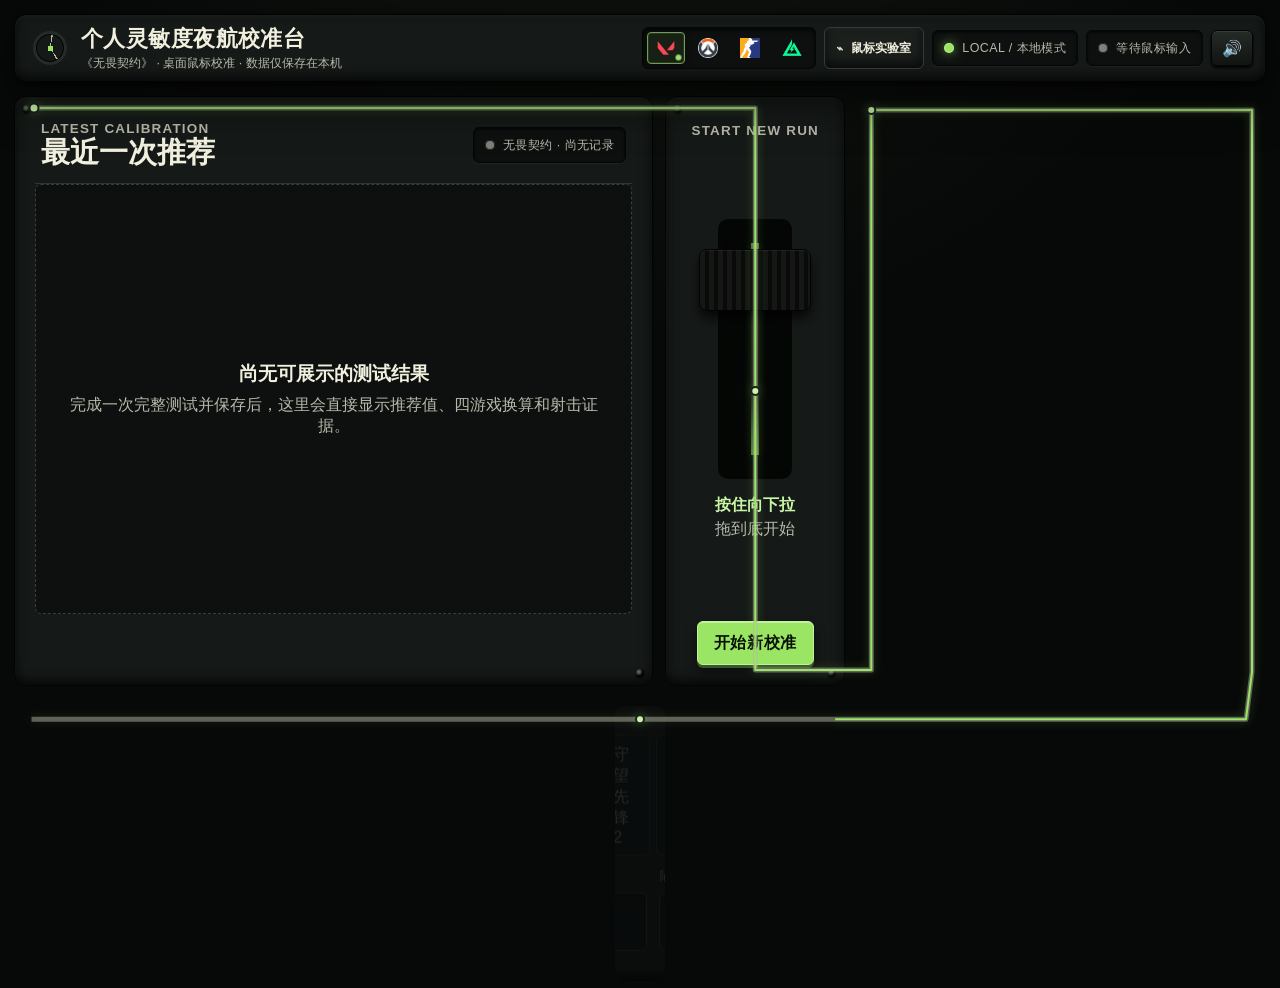
==== commit 55971b32: "??????????????" ====
--- a/index.html
+++ b/index.html
@@ -1,428 +1,428 @@
-<!doctype html>
-<html lang="zh-CN">
-<head>
-  <meta charset="utf-8">
-  <meta name="viewport" content="width=device-width, initial-scale=1">
-  <meta name="color-scheme" content="dark">
-  <link rel="icon" href="data:,">
-  <title>FPS 灵敏度夜航校准台</title>
-  <!--
-  THESIS: 让个人灵敏度推荐像一次可信的夜航仪表交叉校验，而不是黑底霓虹电竞仪表盘。
-  OWN-WORLD: 哑光石墨总面板、六联圆形仪表、暖白刻度、镭光绿有效态、琥珀警示灯、机械拨杆与短促阻尼运动。
-  STORY: 用户查看个人基线，输入 DPI 与当前灵敏度，校准舒适移动范围，完成四项游戏视角测试与一项桌面辅助测试，获得可解释且可保存的推荐值。
-  FIRST VIEWPORT: 左侧直接显示最近结果，中央启动拨杆，右侧本地飞行日志；下方提供四游戏互转与鼠标实验室入口。
-  FORM: 夜航六联仪表方向；组合 C 首页、B 测试台、A 结果页；线性校准 staging；seed 5dff0e76。
-  -->
-  <link rel="stylesheet" href="assets/shared.css">
-</head>
-<body>
-  <div class="app-shell">
-    <header class="topbar">
-      <div class="brand">
-        <div class="brand-mark" aria-hidden="true"></div>
-        <div>
-          <h1>个人灵敏度夜航校准台</h1>
-          <div class="brand-sub"><span id="brandGameName">《无畏契约》</span>桌面鼠标校准 · 数据仅保存在本机</div>
-        </div>
-      </div>
-      <div class="top-status">
-        <!-- Embedded official-site icons, downloaded 2026-07-28:
-             VALORANT asset CDN via https://playvalorant.com/
-             Overwatch favicon via https://overwatch.blizzard.com/
-             Counter-Strike favicon via https://www.counter-strike.net/
-             Delta Force favicon via https://www.playdeltaforce.com/ -->
-        <div class="game-switcher" id="gameSwitcher" role="radiogroup" aria-label="选择游戏">
-          <button class="game-switch" type="button" role="radio" aria-checked="true" data-game="valorant" title="无畏契约">
-            <img alt="" src="[data-uri]">
-          </button>
-          <button class="game-switch" type="button" role="radio" aria-checked="false" data-game="overwatch2" title="守望先锋 2">
-            <img alt="" src="[data-uri]">
-          </button>
-          <button class="game-switch" type="button" role="radio" aria-checked="false" data-game="cs2" title="CS2">
-            <img alt="" src="[data-uri]">
-          </button>
-          <button class="game-switch" type="button" role="radio" aria-checked="false" data-game="deltaforce" title="三角洲行动">
-            <img alt="" src="[data-uri]">
-          </button>
-        </div>
-        <a class="lab-entry-link" href="mouse-lab.html">
-          <span aria-hidden="true">⌁</span>
-          鼠标实验室
-        </a>
-        <div class="local-placard"><span class="lamp live"></span>LOCAL / 本地模式</div>
-        <div class="status-placard" id="deviceStatus"><span class="lamp" id="inputLamp"></span><span id="inputModeText">等待鼠标输入</span></div>
-        <button class="sound-toggle" id="soundToggle" type="button" aria-label="关闭声音" aria-pressed="true">🔊</button>
-      </div>
-    </header>
-
-    <aside class="mobile-gate panel">
-      <h2 class="section-title">需要更宽的桌面窗口</h2>
-      <p class="muted">瞄准测试需要稳定的鼠标移动区域。请把浏览器窗口扩展到至少 861 像素宽后再开始；历史记录仍保存在本机。</p>
-    </aside>
-
-    <main id="app">
-      <section class="screen active" id="screen-home" aria-labelledby="homeTitle">
-        <div class="home-shell">
-          <svg class="power-bus-network" id="homePowerBus" aria-hidden="true">
-            <path class="power-bus-rail" id="homePowerBusRail"></path>
-            <path class="power-bus-flow" id="homePowerBusFlow"></path>
-            <g class="power-bus-nodes" id="homePowerBusNodes"></g>
-          </svg>
-          <div class="home-grid">
-            <article class="instrument-cluster panel">
-              <div class="cluster-header">
-                <div>
-                  <p class="placard-title">LATEST CALIBRATION</p>
-                  <h2 class="section-title" id="homeTitle">最近一次推荐</h2>
-                </div>
-                <div class="status-placard"><span class="lamp" id="homeResultLamp"></span><span id="homeResultState">尚无记录</span></div>
-              </div>
-              <div class="home-result-empty" id="homeResultEmpty">
-                <div><strong>尚无可展示的测试结果</strong>完成一次完整测试并保存后，这里会直接显示推荐值、四游戏换算和射击证据。</div>
-              </div>
-              <div class="home-result-content" id="homeResultContent" hidden>
-                <div class="home-result-summary">
-                  <div>
-                    <span class="primary-result-label">当前游戏主推荐</span>
-                    <strong class="home-result-value" id="homePrimarySens">待测</strong>
-                    <span class="primary-result-unit" id="homePrimaryUnit">游戏内灵敏度</span>
-                  </div>
-                  <dl class="compact-facts">
-                    <div><dt>cm / 360°</dt><dd id="homeCm360">待测</dd></div>
-                    <div><dt>有效 eDPI</dt><dd id="homeEdpi">待测</dd></div>
-                    <div><dt>射击命中率</dt><dd id="homeAccuracy">待测</dd></div>
-                    <div><dt>结果置信度</dt><dd id="homeConfidence">待测</dd></div>
-                  </dl>
-                </div>
-                <section class="compact-section">
-                  <div class="compact-section-header"><strong>全部游戏等效推荐</strong><span>保持相同物理 cm/360°</span></div>
-                  <ol class="compact-conversion-list" id="homeConversionList"></ol>
-                </section>
-                <div class="recommendation-strip home-alternatives">
-                  <div class="candidate"><span>较低备选</span><strong id="homeLowSens">待测</strong></div>
-                  <div class="candidate primary"><span>主推荐值</span><strong id="homeMainSens">待测</strong></div>
-                  <div class="candidate"><span>较高备选</span><strong id="homeHighSens">待测</strong></div>
-                </div>
-                <section class="compact-section">
-                  <div class="compact-section-header"><strong>射击与控制证据</strong><span>越低越好：反应、偏差、过冲</span></div>
-                  <dl class="evidence-grid" id="homeEvidenceGrid"></dl>
-                </section>
-              </div>
-            </article>
-
-            <article class="start-bay panel">
-              <p class="placard-title">START NEW RUN</p>
-              <div class="lever-wrap">
-                <div class="lever-track" id="startLeverControl" role="slider" tabindex="0"
-                     aria-label="向下拉动开始新校准" aria-orientation="vertical"
-                     aria-valuemin="0" aria-valuemax="100" aria-valuenow="0">
-                  <div class="lever-handle" id="startLever"></div>
-                </div>
-                <span class="muted lever-hint" id="leverHint"><strong>按住向下拉</strong>拖到底开始</span>
-              </div>
-              <button class="primary-btn" id="startNewBtn" type="button">开始新校准</button>
-            </article>
-
-            <article class="history-panel panel">
-              <div class="history-header">
-                <div>
-                  <p class="placard-title">FLIGHT LOG / LOCAL HISTORY</p>
-                  <h2 class="section-title">个人校准记录</h2>
-                </div>
-                <div class="history-actions">
-                  <button class="secondary-btn" id="exportBtn" type="button">导出 JSON</button>
-                  <button class="danger-btn" id="clearBtn" type="button">清空记录</button>
-                </div>
-              </div>
-              <ol class="history-list" id="historyList"></ol>
-            </article>
-          </div>
-
-          <section class="converter-panel panel" aria-labelledby="converterTitle">
-            <div class="converter-copy">
-              <p class="placard-title">SENSITIVITY TRANSFER BOARD</p>
-              <h2 class="section-title" id="converterTitle">四游戏灵敏度互转</h2>
-              <p>选择来源游戏并输入正在使用的灵敏度，右侧会按相同物理转身距离换算四款游戏。DPI 只用于显示 cm/360°；鼠标 DPI 不变时，各游戏灵敏度的换算比例不受 DPI 影响。</p>
-            </div>
-            <div class="converter-controls">
-              <div class="converter-inputs">
-                <div class="converter-game-picker" id="converterGamePicker" role="radiogroup" aria-label="换算来源游戏"></div>
-                <div class="field">
-                  <label for="converterSensInput">来源游戏灵敏度</label>
-                  <input id="converterSensInput" type="number" min="0.01" max="10" step="0.001" value="0.320" inputmode="decimal">
-                </div>
-                <div class="field">
-                  <label for="converterDpiInput">鼠标 DPI</label>
-                  <input id="converterDpiInput" type="number" min="100" max="32000" step="50" value="800" inputmode="numeric">
-                </div>
-              </div>
-              <div class="converter-output-list" id="converterOutputList" aria-live="polite"></div>
-            </div>
-          </section>
-        </div>
-      </section>
-
-      <section class="screen" id="screen-setup" aria-labelledby="setupTitle">
-        <article class="workflow-panel panel">
-          <aside class="workflow-rail">
-            <p class="placard-title">CALIBRATION RUNWAY</p>
-            <ol class="step-list">
-              <li class="step-item current"><span class="step-num">1</span><span>输入当前设置</span></li>
-              <li class="step-item"><span class="step-num">2</span><span>移动范围校准</span></li>
-              <li class="step-item"><span class="step-num">3</span><span>大范围转向</span></li>
-              <li class="step-item"><span class="step-num">4</span><span>微小目标定位</span></li>
-              <li class="step-item"><span class="step-num">5</span><span>连续目标切换</span></li>
-              <li class="step-item"><span class="step-num">6</span><span>平滑追踪</span></li>
-              <li class="step-item"><span class="step-num">7</span><span>桌面微调辅助</span></li>
-              <li class="step-item"><span class="step-num">8</span><span>生成结果</span></li>
-            </ol>
-          </aside>
-          <div class="workflow-main">
-            <div class="setup-card">
-              <p class="placard-title">PREFLIGHT INPUT</p>
-              <h2 class="section-title" id="setupTitle">输入你现在正在使用的设置</h2>
-              <div class="game-context"><img id="setupGameIcon" alt="无畏契约图标" src="[data-uri]"><strong id="setupGameName">无畏契约</strong><span id="setupEquivalence">切换游戏时自动保持 cm/360°</span></div>
-              <p>校准台会把鼠标相对位移换算成虚拟镜头角度，并比较当前灵敏度 65%–150% 范围内的五个候选值。四项游戏视角测试负责选择档位，最后一项桌面微调只补充控制稳定与置信度。</p>
-              <section class="setup-pro-selector" aria-labelledby="setupProTitle">
-                <header class="setup-pro-heading">
-                  <div>
-                    <span class="setup-pro-kicker"><span class="lamp live"></span>可选 / 职业选手 DPI 参考</span>
-                    <strong id="setupProTitle">从 VALORANT 选手设置选择起点</strong>
-                  </div>
-                  <a href="https://prosettings.net/lists/valorant/" target="_blank" rel="noreferrer">ProSettings 数据来源 ↗</a>
-                </header>
-                <div class="setup-pro-layout">
-                  <div class="setup-pro-directory">
-                    <div class="setup-pro-filters">
-                      <label>
-                        <span>搜索选手 / 战队 / 鼠标</span>
-                        <input id="setupProSearch" type="search" placeholder="例如 ZmjjKK、Fnatic、Razer" autocomplete="off">
-                      </label>
-                      <label>
-                        <span>来源 DPI</span>
-                        <select id="setupProDpiFilter"><option value="">全部</option></select>
-                      </label>
-                    </div>
-                    <div class="setup-pro-list" id="setupProList" role="listbox" aria-label="VALORANT 职业选手设置"></div>
-                    <span class="setup-pro-list-state" id="setupProListState" aria-live="polite">正在载入职业选手快照</span>
-                  </div>
-                  <div class="setup-pro-profile">
-                    <div class="setup-pro-selected">
-                      <span>当前参考</span>
-                      <strong id="setupProPlayer">尚未选择</strong>
-                      <small id="setupProMeta">选择一名选手后，可按相同转身距离换算到当前游戏。</small>
-                    </div>
-                    <div class="setup-pro-dpi-choices" id="setupProDpiChoices" aria-label="选择要使用的鼠标 DPI"></div>
-                    <div class="setup-pro-preview">
-                      <div><span>采用 DPI</span><strong id="setupProTargetDpi">待选</strong></div>
-                      <div><span id="setupProSensLabel">当前游戏灵敏度</span><strong id="setupProTargetSens">待选</strong></div>
-                      <div><span>参考转身距离</span><strong id="setupProTargetCm">待选</strong></div>
-                    </div>
-                    <button class="secondary-btn" id="applySetupProBtn" type="button" disabled>采用此 DPI 与灵敏度</button>
-                  </div>
-                </div>
-                <p class="setup-pro-disclaimer">职业选手数据只提供可体验的起点，不代表最佳设置；采用后仍会通过你的五档测试生成个人结果。</p>
-              </section>
-              <div class="form-grid">
-                <div class="field">
-                  <label for="dpiInput">鼠标 DPI</label>
-                  <input id="dpiInput" type="number" min="100" max="32000" step="50" value="800" inputmode="numeric">
-                  <small>填写鼠标驱动或板载配置中的实际 DPI。</small>
-                </div>
-                <div class="field">
-                  <label for="sensInput">当前游戏灵敏度</label>
-                  <input id="sensInput" type="number" min="0.01" max="10" step="0.001" value="0.320" inputmode="decimal">
-                  <small id="sensHint">无畏契约常用输入范围 0.01–10，精度 0.001。</small>
-                </div>
-                <div class="field">
-                  <label for="fovInput">测试水平视野</label>
-                  <input id="fovInput" type="number" min="60" max="130" step="1" value="103" inputmode="numeric">
-                  <small>只影响浏览器中的视觉投影，不改变 cm/360° 换算。</small>
-                </div>
-              </div>
-
-              <div class="hid-assist" id="hidAssist">
-                <div class="hid-assist-copy">
-                  <div class="hid-assist-title"><span class="lamp" id="hidLamp"></span>可选 / WebHID 鼠标识别</div>
-                  <p id="hidStatus" aria-live="polite">正在检查浏览器能力。无法使用时仍可手动填写 DPI，不影响后续测试。</p>
-                  <span class="hid-device-meta" id="hidDeviceMeta" hidden></span>
-                  <div class="hid-readouts">
-                    <span>固件 DPI <strong id="hidDpiReadout">待测</strong></span>
-                    <span>固件回报率 <strong id="hidPollingReadout">待测</strong></span>
-                    <span>浏览器事件约 <strong id="measuredPollingReadout">等待移动</strong></span>
-                  </div>
-                </div>
-                <button class="secondary-btn" id="connectMouseBtn" type="button">只读连接鼠标配置</button>
-              </div>
-
-              <div class="action-row">
-                <button class="primary-btn" id="toCalibrationBtn" type="button">保存设置并校准移动范围</button>
-                <button class="secondary-btn" data-go-home type="button">返回首页</button>
-              </div>
-            </div>
-          </div>
-        </article>
-      </section>
-
-      <section class="screen" id="screen-calibration" aria-labelledby="calibrationTitle">
-        <div class="calibration-layout">
-          <aside class="calibration-info panel">
-            <p class="placard-title">MOVEMENT ENVELOPE</p>
-            <h2 class="section-title" id="calibrationTitle">校准舒适移动范围</h2>
-            <p class="muted">点击开始后，保持手腕和手臂自然放松，在鼠标垫上做几次完整的左右扫动。无需点击任何目标。</p>
-            <div class="readout-stack">
-              <div class="readout"><span>剩余时间</span><strong id="calTime">8.0 s</strong></div>
-              <div class="readout"><span>相对移动跨度</span><strong id="calSpan">0</strong></div>
-              <div class="readout"><span>输入模式</span><strong id="calInputMode">待检测</strong></div>
-            </div>
-            <div class="notice">这里估算的是你的舒适移动包络，不宣称等同于鼠标垫的精确物理厘米宽度。</div>
-            <div class="action-row">
-              <button class="secondary-btn" data-go-home type="button">取消本次校准</button>
-            </div>
-          </aside>
-          <article class="calibration-stage panel" id="calibrationStage">
-            <canvas id="calibrationCanvas" aria-label="鼠标移动范围校准区域"></canvas>
-            <div class="stage-overlay" id="calOverlay">
-              <div class="overlay-card">
-                <p class="placard-title">READY</p>
-                <h3 class="section-title">做几次舒适的左右扫动</h3>
-                <p>点击开始会优先读取无系统加速的相对移动；浏览器不支持时会自动降级为兼容输入。</p>
-                <button class="primary-btn" id="startCalibrationBtn" type="button">开始 8 秒校准</button>
-              </div>
-            </div>
-          </article>
-        </div>
-      </section>
-
-      <section class="screen" id="screen-test" aria-labelledby="testTitle">
-        <div class="test-layout">
-          <aside class="test-sidebar panel">
-            <p class="placard-title">CURRENT STAGE</p>
-            <div class="stage-counter"><span id="stageNumber">1</span> / <span id="stageTotal">5</span></div>
-            <h2 class="section-title" id="testTitle">大范围转向</h2>
-            <p class="stage-description" id="stageDescription"></p>
-            <div class="test-factor-card">
-              <span>正在测试的游戏灵敏度</span>
-              <strong id="liveCandidateSens">待测</strong>
-              <small id="liveCandidatePercent">当前设置的 100%</small>
-              <div class="test-factor-rail" id="testFactorRail" aria-label="五档候选进度"></div>
-            </div>
-
-            <button class="danger-btn test-cancel" id="cancelTestBtn" type="button">取消测试并返回首页</button>
-          </aside>
-
-          <article class="test-main panel">
-            <div class="test-stage" id="testStage">
-              <canvas id="aimCanvas" aria-label="内嵌瞄准测试区域"></canvas>
-              <div class="test-evidence-hud" id="testEvidenceHud">
-                <div class="live-evidence-strip" aria-label="实时测试数据">
-                  <div class="live-evidence-item"><span id="liveHitsLabel">命中 / 射击</span><strong id="liveHits">0 / 0</strong></div>
-                  <div class="live-evidence-item"><span id="liveAccuracyLabel">命中率</span><strong id="liveAccuracy">待测</strong></div>
-                  <div class="live-evidence-item"><span>空枪</span><strong id="liveMisses">0</strong></div>
-                  <div class="live-evidence-item"><span id="liveReactionLabel">平均反应</span><strong id="liveReaction">待测</strong></div>
-                  <div class="live-evidence-item"><span>点击偏差</span><strong id="liveClickError">待测</strong></div>
-                  <div class="live-evidence-item"><span>路径效率</span><strong id="liveEfficiency">待测</strong></div>
-                  <div class="live-evidence-item"><span>过冲</span><strong id="liveOvershoots">0</strong></div>
-                  <div class="live-evidence-item"><span id="liveGainLabel">当前档位</span><strong id="liveGain">1 / 5</strong></div>
-                </div>
-                <div class="factor-change-cue" id="factorChangeCue" role="status" aria-live="assertive" hidden>
-                  <span class="factor-change-kicker" id="factorChangeKicker">灵敏度档位切换</span>
-                  <strong id="factorChangeValue">100% · 0.320</strong>
-                  <span class="factor-change-countdown" id="factorChangeCountdown">2 秒后开始采样</span>
-                </div>
-              </div>
-              <div class="canvas-hud">
-                <div class="hud-readout">TEST TIME<strong id="testTime">25.0</strong></div>
-                <div class="hud-readout">SESSION<strong id="sessionProgress">1 / 5</strong></div>
-              </div>
-              <div class="big-countdown" id="bigCountdown" hidden>3</div>
-              <div class="stage-overlay" id="testOverlay">
-                <div class="overlay-card">
-                  <p class="placard-title" id="overlayKicker">TEST 1</p>
-                  <h3 class="section-title" id="overlayTitle">大范围转向</h3>
-                  <p id="overlayText">准星固定在中心。移动鼠标旋转虚拟视角，瞄准目标后按鼠标左键射击。</p>
-                  <button class="primary-btn" id="stageActionBtn" type="button">开始此项测试</button>
-                </div>
-              </div>
-            </div>
-          </article>
-
-          <aside class="test-sidebar panel">
-            <p class="placard-title">TEST CHECKLIST</p>
-            <ol class="test-checklist" id="testChecklist"></ol>
-            <div class="notice">静态目标需要瞄准后按左键射击；追踪项目只需持续贴合。按 <strong>Esc</strong> 或切换窗口会暂停。</div>
-          </aside>
-        </div>
-      </section>
-
-      <section class="screen" id="screen-results" aria-labelledby="resultsTitle">
-        <div class="result-layout">
-          <article class="result-cluster panel">
-            <div class="result-header">
-              <div>
-                <p class="placard-title">CROSS-CHECK COMPLETE</p>
-                <h2 class="section-title" id="resultsTitle">本次灵敏度建议</h2>
-                <div class="game-context"><img id="resultGameIcon" alt="无畏契约图标" src="[data-uri]"><strong id="resultGameName">无畏契约</strong><span>可直接输入当前游戏</span></div>
-              </div>
-              <div class="status-placard"><span class="lamp live" id="resultLamp"></span><span id="resultStateText">计算完成</span></div>
-            </div>
-            <div class="result-summary">
-              <div class="primary-result">
-                <span class="primary-result-label">当前游戏主推荐</span>
-                <strong class="primary-result-value" id="resultPrimarySens">待测</strong>
-                <span class="primary-result-unit" id="resultPrimaryUnit">游戏内灵敏度</span>
-              </div>
-              <dl class="result-facts">
-                <div><dt>cm / 360°</dt><dd id="resultCm360">待测</dd></div>
-                <div><dt>有效 eDPI</dt><dd id="resultEdpi">待测</dd></div>
-                <div><dt>射击命中率</dt><dd id="resultAccuracy">待测</dd></div>
-                <div><dt>结果置信度</dt><dd id="resultConfidence">待测</dd></div>
-              </dl>
-            </div>
-            <section class="result-evidence" aria-labelledby="resultEvidenceTitle">
-              <div class="compact-section-header"><strong id="resultEvidenceTitle">射击与控制证据</strong><span>点击偏差按目标半径归一化</span></div>
-              <dl class="evidence-grid" id="resultEvidenceGrid"></dl>
-            </section>
-            <section class="conversion-section" aria-labelledby="conversionTitle">
-              <div class="conversion-heading">
-                <div>
-                  <p class="placard-title">ALL GAME RECOMMENDATIONS</p>
-                  <h3 class="section-title" id="conversionTitle">全部游戏等效推荐</h3>
-                </div>
-                <span>保持相同物理 cm/360°</span>
-              </div>
-              <ol class="conversion-list" id="conversionList"></ol>
-            </section>
-            <div class="recommendation-strip">
-              <div class="candidate"><span>较低备选</span><strong id="lowSens">待测</strong></div>
-              <div class="candidate primary"><span>主推荐值</span><strong id="mainSens">待测</strong></div>
-              <div class="candidate"><span>较高备选</span><strong id="highSens">待测</strong></div>
-            </div>
-            <div class="action-row" style="padding: 0 4px;">
-              <button class="primary-btn" id="saveResultBtn" type="button">保存到本地历史</button>
-              <button class="secondary-btn" id="runAgainBtn" type="button">重新测试</button>
-              <button class="secondary-btn" data-go-home type="button">返回首页</button>
-            </div>
-          </article>
-
-          <aside class="result-detail panel">
-            <p class="placard-title">EVIDENCE & EXPLANATION</p>
-            <h2 class="section-title">五档候选得分</h2>
-            <p class="muted">五档是相对于测试前灵敏度的实验值。绿色标记的是最终胜出档位，不是允许输入范围。</p>
-            <div class="factor-score-list" id="factorScoreList"></div>
-            <h2 class="section-title">分项表现</h2>
-            <div class="score-bars" id="scoreBars"></div>
-            <div class="explanation" id="resultExplanation"></div>
-          </aside>
-        </div>
-      </section>
-    </main>
-  </div>
-
-  <div class="toast" id="toast" role="status" aria-live="polite"></div>
-
-  <script src="data/valorant-pros.js"></script>
-  <script src="assets/vendor/gsap-3.15.0.min.js"></script>
-  <script src="assets/app.js"></script>
-</body>
-</html>
+<!doctype html>
+<html lang="zh-CN">
+<head>
+  <meta charset="utf-8">
+  <meta name="viewport" content="width=device-width, initial-scale=1">
+  <meta name="color-scheme" content="dark">
+  <link rel="icon" href="data:,">
+  <title>FPS 灵敏度夜航校准台</title>
+  <!--
+  THESIS: 让个人灵敏度推荐像一次可信的夜航仪表交叉校验，而不是黑底霓虹电竞仪表盘。
+  OWN-WORLD: 哑光石墨总面板、六联圆形仪表、暖白刻度、镭光绿有效态、琥珀警示灯、机械拨杆与短促阻尼运动。
+  STORY: 用户查看个人基线，输入 DPI 与当前灵敏度，校准舒适移动范围，完成四项游戏视角测试与一项桌面辅助测试，获得可解释且可保存的推荐值。
+  FIRST VIEWPORT: 左侧直接显示最近结果，中央启动拨杆，右侧本地飞行日志；下方提供四游戏互转与鼠标实验室入口。
+  FORM: 夜航六联仪表方向；组合 C 首页、B 测试台、A 结果页；线性校准 staging；seed 5dff0e76。
+  -->
+  <link rel="stylesheet" href="assets/shared.css">
+</head>
+<body>
+  <div class="app-shell">
+    <header class="topbar">
+      <div class="brand">
+        <div class="brand-mark" aria-hidden="true"></div>
+        <div>
+          <h1>个人灵敏度夜航校准台</h1>
+          <div class="brand-sub"><span id="brandGameName">《无畏契约》</span>桌面鼠标校准 · 数据仅保存在本机</div>
+        </div>
+      </div>
+      <div class="top-status">
+        <!-- Embedded official-site icons, downloaded 2026-07-28:
+             VALORANT asset CDN via https://playvalorant.com/
+             Overwatch favicon via https://overwatch.blizzard.com/
+             Counter-Strike favicon via https://www.counter-strike.net/
+             Delta Force favicon via https://www.playdeltaforce.com/ -->
+        <div class="game-switcher" id="gameSwitcher" role="radiogroup" aria-label="选择游戏">
+          <button class="game-switch" type="button" role="radio" aria-checked="true" data-game="valorant" title="无畏契约">
+            <img alt="" src="[data-uri]">
+          </button>
+          <button class="game-switch" type="button" role="radio" aria-checked="false" data-game="overwatch2" title="守望先锋 2">
+            <img alt="" src="[data-uri]">
+          </button>
+          <button class="game-switch" type="button" role="radio" aria-checked="false" data-game="cs2" title="CS2">
+            <img alt="" src="[data-uri]">
+          </button>
+          <button class="game-switch" type="button" role="radio" aria-checked="false" data-game="deltaforce" title="三角洲行动">
+            <img alt="" src="[data-uri]">
+          </button>
+        </div>
+        <a class="lab-entry-link" href="mouse-lab.html">
+          <span aria-hidden="true">⌁</span>
+          鼠标实验室
+        </a>
+        <div class="local-placard"><span class="lamp live"></span>LOCAL / 本地模式</div>
+        <div class="status-placard" id="deviceStatus"><span class="lamp" id="inputLamp"></span><span id="inputModeText">等待鼠标输入</span></div>
+        <button class="sound-toggle" id="soundToggle" type="button" aria-label="关闭声音" aria-pressed="true">🔊</button>
+      </div>
+    </header>
+
+    <aside class="mobile-gate panel">
+      <h2 class="section-title">需要更宽的桌面窗口</h2>
+      <p class="muted">瞄准测试需要稳定的鼠标移动区域。请把浏览器窗口扩展到至少 861 像素宽后再开始；历史记录仍保存在本机。</p>
+    </aside>
+
+    <main id="app">
+      <section class="screen active" id="screen-home" aria-labelledby="homeTitle">
+        <div class="home-shell">
+          <svg class="power-bus-network" id="homePowerBus" aria-hidden="true">
+            <path class="power-bus-rail" id="homePowerBusRail"></path>
+            <path class="power-bus-flow" id="homePowerBusFlow"></path>
+            <g class="power-bus-nodes" id="homePowerBusNodes"></g>
+          </svg>
+          <div class="home-grid">
+            <article class="instrument-cluster panel">
+              <div class="cluster-header">
+                <div>
+                  <p class="placard-title">LATEST CALIBRATION</p>
+                  <h2 class="section-title" id="homeTitle">最近一次推荐</h2>
+                </div>
+                <div class="status-placard"><span class="lamp" id="homeResultLamp"></span><span id="homeResultState">尚无记录</span></div>
+              </div>
+              <div class="home-result-empty" id="homeResultEmpty">
+                <div><strong>尚无可展示的测试结果</strong>完成一次完整测试并保存后，这里会直接显示推荐值、四游戏换算和射击证据。</div>
+              </div>
+              <div class="home-result-content" id="homeResultContent" hidden>
+                <div class="home-result-summary">
+                  <div>
+                    <span class="primary-result-label">当前游戏主推荐</span>
+                    <strong class="home-result-value" id="homePrimarySens">待测</strong>
+                    <span class="primary-result-unit" id="homePrimaryUnit">游戏内灵敏度</span>
+                  </div>
+                  <dl class="compact-facts">
+                    <div><dt>cm / 360°</dt><dd id="homeCm360">待测</dd></div>
+                    <div><dt>有效 eDPI</dt><dd id="homeEdpi">待测</dd></div>
+                    <div><dt>射击命中率</dt><dd id="homeAccuracy">待测</dd></div>
+                    <div><dt>结果置信度</dt><dd id="homeConfidence">待测</dd></div>
+                  </dl>
+                </div>
+                <section class="compact-section">
+                  <div class="compact-section-header"><strong>全部游戏等效推荐</strong><span>保持相同物理 cm/360°</span></div>
+                  <ol class="compact-conversion-list" id="homeConversionList"></ol>
+                </section>
+                <div class="recommendation-strip home-alternatives">
+                  <div class="candidate"><span>较低备选</span><strong id="homeLowSens">待测</strong></div>
+                  <div class="candidate primary"><span>主推荐值</span><strong id="homeMainSens">待测</strong></div>
+                  <div class="candidate"><span>较高备选</span><strong id="homeHighSens">待测</strong></div>
+                </div>
+                <section class="compact-section">
+                  <div class="compact-section-header"><strong>射击与控制证据</strong><span>越低越好：反应、偏差、过冲</span></div>
+                  <dl class="evidence-grid" id="homeEvidenceGrid"></dl>
+                </section>
+              </div>
+            </article>
+
+            <article class="start-bay panel">
+              <p class="placard-title">START NEW RUN</p>
+              <div class="lever-wrap">
+                <div class="lever-track" id="startLeverControl" role="slider" tabindex="0"
+                     aria-label="向下拉动开始新校准" aria-orientation="vertical"
+                     aria-valuemin="0" aria-valuemax="100" aria-valuenow="0">
+                  <div class="lever-handle" id="startLever"></div>
+                </div>
+                <span class="muted lever-hint" id="leverHint"><strong>按住向下拉</strong>拖到底开始</span>
+              </div>
+              <button class="primary-btn" id="startNewBtn" type="button">开始新校准</button>
+            </article>
+
+            <article class="history-panel panel">
+              <div class="history-header">
+                <div>
+                  <p class="placard-title">FLIGHT LOG / LOCAL HISTORY</p>
+                  <h2 class="section-title">个人校准记录</h2>
+                </div>
+                <div class="history-actions">
+                  <button class="secondary-btn" id="exportBtn" type="button">导出 JSON</button>
+                  <button class="danger-btn" id="clearBtn" type="button">清空记录</button>
+                </div>
+              </div>
+              <ol class="history-list" id="historyList"></ol>
+            </article>
+          </div>
+
+          <section class="converter-panel panel" aria-labelledby="converterTitle">
+            <div class="converter-copy">
+              <p class="placard-title">SENSITIVITY TRANSFER BOARD</p>
+              <h2 class="section-title" id="converterTitle">四游戏灵敏度互转</h2>
+              <p>选择来源游戏并输入正在使用的灵敏度，右侧会按相同物理转身距离换算四款游戏。DPI 只用于显示 cm/360°；鼠标 DPI 不变时，各游戏灵敏度的换算比例不受 DPI 影响。</p>
+            </div>
+            <div class="converter-controls">
+              <div class="converter-inputs">
+                <div class="converter-game-picker" id="converterGamePicker" role="radiogroup" aria-label="换算来源游戏"></div>
+                <div class="field">
+                  <label for="converterSensInput">来源游戏灵敏度</label>
+                  <input id="converterSensInput" type="number" min="0.01" max="10" step="0.001" value="0.320" inputmode="decimal">
+                </div>
+                <div class="field">
+                  <label for="converterDpiInput">鼠标 DPI</label>
+                  <input id="converterDpiInput" type="number" min="100" max="32000" step="50" value="800" inputmode="numeric">
+                </div>
+              </div>
+              <div class="converter-output-list" id="converterOutputList" aria-live="polite"></div>
+            </div>
+          </section>
+        </div>
+      </section>
+
+      <section class="screen" id="screen-setup" aria-labelledby="setupTitle">
+        <article class="workflow-panel panel">
+          <aside class="workflow-rail">
+            <p class="placard-title">CALIBRATION RUNWAY</p>
+            <ol class="step-list">
+              <li class="step-item current"><span class="step-num">1</span><span>输入当前设置</span></li>
+              <li class="step-item"><span class="step-num">2</span><span>移动范围校准</span></li>
+              <li class="step-item"><span class="step-num">3</span><span>大范围转向</span></li>
+              <li class="step-item"><span class="step-num">4</span><span>微小目标定位</span></li>
+              <li class="step-item"><span class="step-num">5</span><span>连续目标切换</span></li>
+              <li class="step-item"><span class="step-num">6</span><span>平滑追踪</span></li>
+              <li class="step-item"><span class="step-num">7</span><span>桌面微调辅助</span></li>
+              <li class="step-item"><span class="step-num">8</span><span>生成结果</span></li>
+            </ol>
+          </aside>
+          <div class="workflow-main">
+            <div class="setup-card">
+              <p class="placard-title">PREFLIGHT INPUT</p>
+              <h2 class="section-title" id="setupTitle">输入你现在正在使用的设置</h2>
+              <div class="game-context"><img id="setupGameIcon" alt="无畏契约图标" src="[data-uri]"><strong id="setupGameName">无畏契约</strong><span id="setupEquivalence">切换游戏时自动保持 cm/360°</span></div>
+              <p>校准台会把鼠标相对位移换算成虚拟镜头角度，并比较当前灵敏度 65%–150% 范围内的五个候选值。四项游戏视角测试负责选择档位，最后一项桌面微调只补充控制稳定与置信度。</p>
+              <section class="setup-pro-selector" aria-labelledby="setupProTitle">
+                <header class="setup-pro-heading">
+                  <div>
+                    <span class="setup-pro-kicker"><span class="lamp live"></span>可选 / 职业选手 DPI 参考</span>
+                    <strong id="setupProTitle">从 VALORANT 选手设置选择起点</strong>
+                  </div>
+                  <a href="https://prosettings.net/lists/valorant/" target="_blank" rel="noreferrer">ProSettings 数据来源 ↗</a>
+                </header>
+                <div class="setup-pro-layout">
+                  <div class="setup-pro-directory">
+                    <div class="setup-pro-filters">
+                      <label>
+                        <span>搜索选手 / 战队 / 鼠标</span>
+                        <input id="setupProSearch" type="search" placeholder="例如 ZmjjKK、Fnatic、Razer" autocomplete="off">
+                      </label>
+                      <label>
+                        <span>来源 DPI</span>
+                        <select id="setupProDpiFilter"><option value="">全部</option></select>
+                      </label>
+                    </div>
+                    <div class="setup-pro-list" id="setupProList" role="listbox" aria-label="VALORANT 职业选手设置"></div>
+                    <span class="setup-pro-list-state" id="setupProListState" aria-live="polite">正在载入职业选手快照</span>
+                  </div>
+                  <div class="setup-pro-profile">
+                    <div class="setup-pro-selected">
+                      <span>当前参考</span>
+                      <strong id="setupProPlayer">尚未选择</strong>
+                      <small id="setupProMeta">选择一名选手后，可按相同转身距离换算到当前游戏。</small>
+                    </div>
+                    <div class="setup-pro-dpi-choices" id="setupProDpiChoices" aria-label="选择要使用的鼠标 DPI"></div>
+                    <div class="setup-pro-preview">
+                      <div><span>采用 DPI</span><strong id="setupProTargetDpi">待选</strong></div>
+                      <div><span id="setupProSensLabel">当前游戏灵敏度</span><strong id="setupProTargetSens">待选</strong></div>
+                      <div><span>参考转身距离</span><strong id="setupProTargetCm">待选</strong></div>
+                    </div>
+                    <button class="secondary-btn" id="applySetupProBtn" type="button" disabled>采用此 DPI 与灵敏度</button>
+                  </div>
+                </div>
+                <p class="setup-pro-disclaimer">职业选手数据只提供可体验的起点，不代表最佳设置；采用后仍会通过你的五档测试生成个人结果。</p>
+              </section>
+              <div class="form-grid">
+                <div class="field">
+                  <label for="dpiInput">鼠标 DPI</label>
+                  <input id="dpiInput" type="number" min="100" max="32000" step="50" value="800" inputmode="numeric">
+                  <small>填写鼠标驱动或板载配置中的实际 DPI。</small>
+                </div>
+                <div class="field">
+                  <label for="sensInput">当前游戏灵敏度</label>
+                  <input id="sensInput" type="number" min="0.01" max="10" step="0.001" value="0.320" inputmode="decimal">
+                  <small id="sensHint">无畏契约常用输入范围 0.01–10，精度 0.001。</small>
+                </div>
+                <div class="field">
+                  <label for="fovInput">测试水平视野</label>
+                  <input id="fovInput" type="number" min="60" max="130" step="1" value="103" inputmode="numeric">
+                  <small>只影响浏览器中的视觉投影，不改变 cm/360° 换算。</small>
+                </div>
+              </div>
+
+              <div class="hid-assist" id="hidAssist">
+                <div class="hid-assist-copy">
+                  <div class="hid-assist-title"><span class="lamp" id="hidLamp"></span>可选 / WebHID 鼠标识别</div>
+                  <p id="hidStatus" aria-live="polite">正在检查浏览器能力。无法使用时仍可手动填写 DPI，不影响后续测试。</p>
+                  <span class="hid-device-meta" id="hidDeviceMeta" hidden></span>
+                  <div class="hid-readouts">
+                    <span>固件 DPI <strong id="hidDpiReadout">待测</strong></span>
+                    <span>固件回报率 <strong id="hidPollingReadout">待测</strong></span>
+                    <span>浏览器事件约 <strong id="measuredPollingReadout">等待移动</strong></span>
+                  </div>
+                </div>
+                <button class="secondary-btn" id="connectMouseBtn" type="button">只读连接鼠标配置</button>
+              </div>
+
+              <div class="action-row">
+                <button class="primary-btn" id="toCalibrationBtn" type="button">保存设置并校准移动范围</button>
+                <button class="secondary-btn" data-go-home type="button">返回首页</button>
+              </div>
+            </div>
+          </div>
+        </article>
+      </section>
+
+      <section class="screen" id="screen-calibration" aria-labelledby="calibrationTitle">
+        <div class="calibration-layout">
+          <aside class="calibration-info panel">
+            <p class="placard-title">MOVEMENT ENVELOPE</p>
+            <h2 class="section-title" id="calibrationTitle">校准舒适移动范围</h2>
+            <p class="muted">点击开始后，保持手腕和手臂自然放松，在鼠标垫上做几次完整的左右扫动。无需点击任何目标。</p>
+            <div class="readout-stack">
+              <div class="readout"><span>剩余时间</span><strong id="calTime">8.0 s</strong></div>
+              <div class="readout"><span>相对移动跨度</span><strong id="calSpan">0</strong></div>
+              <div class="readout"><span>输入模式</span><strong id="calInputMode">待检测</strong></div>
+            </div>
+            <div class="notice">这里估算的是你的舒适移动包络，不宣称等同于鼠标垫的精确物理厘米宽度。</div>
+            <div class="action-row">
+              <button class="secondary-btn" data-go-home type="button">取消本次校准</button>
+            </div>
+          </aside>
+          <article class="calibration-stage panel" id="calibrationStage">
+            <canvas id="calibrationCanvas" aria-label="鼠标移动范围校准区域"></canvas>
+            <div class="stage-overlay" id="calOverlay">
+              <div class="overlay-card">
+                <p class="placard-title">READY</p>
+                <h3 class="section-title">做几次舒适的左右扫动</h3>
+                <p>点击开始会优先读取无系统加速的相对移动；浏览器不支持时会自动降级为兼容输入。</p>
+                <button class="primary-btn" id="startCalibrationBtn" type="button">开始 8 秒校准</button>
+              </div>
+            </div>
+          </article>
+        </div>
+      </section>
+
+      <section class="screen" id="screen-test" aria-labelledby="testTitle">
+        <div class="test-layout">
+          <aside class="test-sidebar panel">
+            <p class="placard-title">CURRENT STAGE</p>
+            <div class="stage-counter"><span id="stageNumber">1</span> / <span id="stageTotal">5</span></div>
+            <h2 class="section-title" id="testTitle">大范围转向</h2>
+            <p class="stage-description" id="stageDescription"></p>
+            <div class="test-factor-card">
+              <span>正在测试的游戏灵敏度</span>
+              <strong id="liveCandidateSens">待测</strong>
+              <small id="liveCandidatePercent">当前设置的 100%</small>
+              <div class="test-factor-rail" id="testFactorRail" aria-label="五档候选进度"></div>
+            </div>
+
+            <button class="danger-btn test-cancel" id="cancelTestBtn" type="button">取消测试并返回首页</button>
+          </aside>
+
+          <article class="test-main panel">
+            <div class="test-stage" id="testStage">
+              <canvas id="aimCanvas" aria-label="内嵌瞄准测试区域"></canvas>
+              <div class="test-evidence-hud" id="testEvidenceHud">
+                <div class="live-evidence-strip" aria-label="实时测试数据">
+                  <div class="live-evidence-item"><span id="liveHitsLabel">命中 / 射击</span><strong id="liveHits">0 / 0</strong></div>
+                  <div class="live-evidence-item"><span id="liveAccuracyLabel">命中率</span><strong id="liveAccuracy">待测</strong></div>
+                  <div class="live-evidence-item"><span>空枪</span><strong id="liveMisses">0</strong></div>
+                  <div class="live-evidence-item"><span id="liveReactionLabel">平均反应</span><strong id="liveReaction">待测</strong></div>
+                  <div class="live-evidence-item"><span>点击偏差</span><strong id="liveClickError">待测</strong></div>
+                  <div class="live-evidence-item"><span>路径效率</span><strong id="liveEfficiency">待测</strong></div>
+                  <div class="live-evidence-item"><span>过冲</span><strong id="liveOvershoots">0</strong></div>
+                  <div class="live-evidence-item"><span id="liveGainLabel">当前档位</span><strong id="liveGain">1 / 5</strong></div>
+                </div>
+                <div class="factor-change-cue" id="factorChangeCue" role="status" aria-live="assertive" hidden>
+                  <span class="factor-change-kicker" id="factorChangeKicker">灵敏度档位切换</span>
+                  <strong id="factorChangeValue">100% · 0.320</strong>
+                  <span class="factor-change-countdown" id="factorChangeCountdown">2 秒后开始采样</span>
+                </div>
+              </div>
+              <div class="canvas-hud">
+                <div class="hud-readout">TEST TIME<strong id="testTime">25.0</strong></div>
+                <div class="hud-readout">SESSION<strong id="sessionProgress">1 / 5</strong></div>
+              </div>
+              <div class="big-countdown" id="bigCountdown" hidden>3</div>
+              <div class="stage-overlay" id="testOverlay">
+                <div class="overlay-card">
+                  <p class="placard-title" id="overlayKicker">TEST 1</p>
+                  <h3 class="section-title" id="overlayTitle">大范围转向</h3>
+                  <p id="overlayText">准星固定在中心。移动鼠标旋转虚拟视角，瞄准目标后按鼠标左键射击。</p>
+                  <button class="primary-btn" id="stageActionBtn" type="button">开始此项测试</button>
+                </div>
+              </div>
+            </div>
+          </article>
+
+          <aside class="test-sidebar panel">
+            <p class="placard-title">TEST CHECKLIST</p>
+            <ol class="test-checklist" id="testChecklist"></ol>
+            <div class="notice">静态目标需要瞄准后按左键射击；追踪项目只需持续贴合。按 <strong>Esc</strong> 或切换窗口会暂停。</div>
+          </aside>
+        </div>
+      </section>
+
+      <section class="screen" id="screen-results" aria-labelledby="resultsTitle">
+        <div class="result-layout">
+          <article class="result-cluster panel">
+            <div class="result-header">
+              <div>
+                <p class="placard-title">CROSS-CHECK COMPLETE</p>
+                <h2 class="section-title" id="resultsTitle">本次灵敏度建议</h2>
+                <div class="game-context"><img id="resultGameIcon" alt="无畏契约图标" src="[data-uri]"><strong id="resultGameName">无畏契约</strong><span>可直接输入当前游戏</span></div>
+              </div>
+              <div class="status-placard"><span class="lamp live" id="resultLamp"></span><span id="resultStateText">计算完成</span></div>
+            </div>
+            <div class="result-summary">
+              <div class="primary-result">
+                <span class="primary-result-label">当前游戏主推荐</span>
+                <strong class="primary-result-value" id="resultPrimarySens">待测</strong>
+                <span class="primary-result-unit" id="resultPrimaryUnit">游戏内灵敏度</span>
+              </div>
+              <dl class="result-facts">
+                <div><dt>cm / 360°</dt><dd id="resultCm360">待测</dd></div>
+                <div><dt>有效 eDPI</dt><dd id="resultEdpi">待测</dd></div>
+                <div><dt>射击命中率</dt><dd id="resultAccuracy">待测</dd></div>
+                <div><dt>结果置信度</dt><dd id="resultConfidence">待测</dd></div>
+              </dl>
+            </div>
+            <section class="result-evidence" aria-labelledby="resultEvidenceTitle">
+              <div class="compact-section-header"><strong id="resultEvidenceTitle">射击与控制证据</strong><span>点击偏差按目标半径归一化</span></div>
+              <dl class="evidence-grid" id="resultEvidenceGrid"></dl>
+            </section>
+            <section class="conversion-section" aria-labelledby="conversionTitle">
+              <div class="conversion-heading">
+                <div>
+                  <p class="placard-title">ALL GAME RECOMMENDATIONS</p>
+                  <h3 class="section-title" id="conversionTitle">全部游戏等效推荐</h3>
+                </div>
+                <span>保持相同物理 cm/360°</span>
+              </div>
+              <ol class="conversion-list" id="conversionList"></ol>
+            </section>
+            <div class="recommendation-strip">
+              <div class="candidate"><span>较低备选</span><strong id="lowSens">待测</strong></div>
+              <div class="candidate primary"><span>主推荐值</span><strong id="mainSens">待测</strong></div>
+              <div class="candidate"><span>较高备选</span><strong id="highSens">待测</strong></div>
+            </div>
+            <div class="action-row" style="padding: 0 4px;">
+              <button class="primary-btn" id="saveResultBtn" type="button">保存到本地历史</button>
+              <button class="secondary-btn" id="runAgainBtn" type="button">重新测试</button>
+              <button class="secondary-btn" data-go-home type="button">返回首页</button>
+            </div>
+          </article>
+
+          <aside class="result-detail panel">
+            <p class="placard-title">EVIDENCE & EXPLANATION</p>
+            <h2 class="section-title">五档候选得分</h2>
+            <p class="muted">五档是相对于测试前灵敏度的实验值。绿色标记的是最终胜出档位，不是允许输入范围。</p>
+            <div class="factor-score-list" id="factorScoreList"></div>
+            <h2 class="section-title">分项表现</h2>
+            <div class="score-bars" id="scoreBars"></div>
+            <div class="explanation" id="resultExplanation"></div>
+          </aside>
+        </div>
+      </section>
+    </main>
+  </div>
+
+  <div class="toast" id="toast" role="status" aria-live="polite"></div>
+
+  <script src="data/valorant-pros.js"></script>
+  <script src="assets/vendor/gsap-3.15.0.min.js"></script>
+  <script src="assets/app.js"></script>
+</body>
+</html>
--- a/assets/shared.css
+++ b/assets/shared.css
@@ -1,2202 +1,2202 @@
-:root {
-      --panel-void: #070908;
-      --panel-deep: #0d100f;
-      --panel: #151917;
-      --panel-raised: #1b201d;
-      --panel-recess: #090c0a;
-      --edge-dark: #020303;
-      --edge: #343b36;
-      --edge-light: #525c55;
-      --ink: #f1f0df;
-      --ink-muted: #b8b9aa;
-      --ink-dim: #7d8279;
-      --active: #9be564;
-      --active-soft: #c9f6a6;
-      --caution: #efb64b;
-      --danger: #f05a4f;
-      --focus: #d7ffb4;
-      --shadow-panel: 0 18px 46px rgba(0, 0, 0, .58), 0 2px 7px rgba(0, 0, 0, .72);
-      --shadow-inset: inset 0 2px 5px rgba(255, 255, 255, .035), inset 0 -5px 12px rgba(0, 0, 0, .72);
-      --radius-panel: 12px;
-      --radius-control: 6px;
-      --font-ui: "Segoe UI Variable", "Segoe UI", "Microsoft YaHei UI", sans-serif;
-      --font-instrument: "Bahnschrift", "Arial Narrow", "DIN Condensed", sans-serif;
-      --ease-damped: cubic-bezier(.2, .85, .22, 1);
-    }
-
-    * { box-sizing: border-box; }
-
-    html { min-width: 320px; background: var(--panel-void); }
-
-    body {
-      margin: 0;
-      min-height: 100vh;
-      color: var(--ink);
-      font-family: var(--font-ui);
-      background:
-        radial-gradient(circle at 50% -30%, rgba(147, 180, 119, .08), transparent 45%),
-        var(--panel-void);
-      -webkit-font-smoothing: antialiased;
-    }
-
-    button, input { font: inherit; }
-
-button {
-  color: inherit;
-  cursor: pointer;
-}
-
-a { color: inherit; }
-
-    button:focus-visible,
-    input:focus-visible {
-      outline: 2px solid var(--focus);
-      outline-offset: 3px;
-    }
-
-    button:disabled {
-      cursor: not-allowed;
-      opacity: .42;
-    }
-
-    .app-shell {
-      width: min(1800px, 100%);
-      min-height: 100vh;
-      margin: 0 auto;
-      padding: 14px;
-    }
-
-    .topbar,
-    .panel {
-      border: 1px solid var(--edge-dark);
-      background: var(--panel);
-      box-shadow: var(--shadow-panel), var(--shadow-inset);
-    }
-
-    .topbar {
-      min-height: 64px;
-      display: grid;
-      grid-template-columns: minmax(260px, 1fr) auto;
-      gap: 18px;
-      align-items: center;
-      padding: 9px 12px 9px 18px;
-      border-radius: var(--radius-panel);
-      position: sticky;
-      top: 8px;
-      z-index: 50;
-    }
-
-    .brand {
-      display: flex;
-      align-items: center;
-      min-width: 0;
-      gap: 14px;
-    }
-
-    .brand-mark {
-      width: 34px;
-      height: 34px;
-      flex: 0 0 auto;
-      border-radius: 50%;
-      border: 3px solid #252b27;
-      background:
-        linear-gradient(var(--active), var(--active)) center / 5px 5px no-repeat,
-        conic-gradient(from -30deg, transparent 0 10%, var(--ink-muted) 10% 12%, transparent 12% 48%, var(--ink-muted) 48% 50%, transparent 50%);
-      box-shadow: inset 0 0 0 1px #000;
-    }
-
-    .brand h1 {
-      margin: 0;
-      font-family: var(--font-instrument);
-      font-size: clamp(1rem, 2vw, 1.35rem);
-      font-weight: 600;
-      letter-spacing: .02em;
-      white-space: nowrap;
-      overflow: hidden;
-      text-overflow: ellipsis;
-    }
-
-    .brand-sub {
-      margin-top: 2px;
-      color: var(--ink-muted);
-      font-size: .78rem;
-    }
-
-    .top-status {
-      display: flex;
-      gap: 8px;
-      align-items: center;
-      justify-content: flex-end;
-      flex-wrap: wrap;
-    }
-
-    .game-switcher {
-      display: inline-grid;
-      grid-template-columns: repeat(4, 38px);
-      gap: 4px;
-      padding: 4px;
-      border: 1px solid #050706;
-      border-radius: var(--radius-control);
-      background: var(--panel-deep);
-      box-shadow: inset 0 2px 5px rgba(0,0,0,.72);
-    }
-
-    .game-switch {
-      position: relative;
-      width: 38px;
-      height: 32px;
-      padding: 5px;
-      border: 1px solid transparent;
-      border-radius: 4px;
-      background: transparent;
-    }
-
-    .game-switch:hover {
-      border-color: #3b443d;
-      background: #171c18;
-    }
-
-    .game-switch[aria-checked="true"] {
-      border-color: #6f9c57;
-      background: #182015;
-      box-shadow: inset 0 0 0 1px rgba(155,229,100,.12), 0 2px 5px rgba(0,0,0,.42);
-    }
-
-    .game-switch[aria-checked="true"]::after {
-      content: "";
-      position: absolute;
-      right: 3px;
-      bottom: 3px;
-      width: 5px;
-      height: 5px;
-      border-radius: 50%;
-      background: var(--active);
-      outline: 1px solid rgba(201,246,166,.45);
-    }
-
-    .game-switch img {
-      display: block;
-      width: 100%;
-      height: 100%;
-      object-fit: contain;
-    }
-
-    .status-placard,
-    .local-placard {
-      display: inline-flex;
-      align-items: center;
-      gap: 8px;
-      min-height: 36px;
-      padding: 7px 11px;
-      color: var(--ink-muted);
-      background: var(--panel-deep);
-      border: 1px solid #050706;
-      border-radius: var(--radius-control);
-      box-shadow: inset 0 1px 3px rgba(0, 0, 0, .78), 0 1px 0 rgba(255, 255, 255, .04);
-      font-family: var(--font-instrument);
-      font-size: .78rem;
-      letter-spacing: .035em;
-    }
-
-    .lamp {
-      width: 10px;
-      height: 10px;
-      flex: 0 0 auto;
-      border-radius: 50%;
-      background: var(--ink-dim);
-      box-shadow: inset 0 0 0 1px rgba(0, 0, 0, .75);
-    }
-
-    .lamp.live {
-      background: var(--active);
-      box-shadow: 0 0 11px rgba(155, 229, 100, .7), inset 0 0 0 1px rgba(255,255,255,.3);
-    }
-
-    .lamp.warn {
-      background: var(--caution);
-      box-shadow: 0 0 11px rgba(239, 182, 75, .55);
-    }
-
-.sound-toggle {
-      min-width: 42px;
-      min-height: 36px;
-      border: 1px solid #030504;
-      border-radius: var(--radius-control);
-      color: var(--ink);
-      background: linear-gradient(#252b27, #111411);
-      box-shadow: inset 0 1px 0 rgba(255,255,255,.08), 0 2px 3px #000;
-}
-
-.lab-entry-link {
-  display: inline-flex;
-  min-height: 42px;
-  align-items: center;
-  gap: 8px;
-  padding: 8px 12px;
-  border: 1px solid var(--edge);
-  border-radius: var(--radius-control);
-  color: var(--ink);
-  background: var(--panel-raised);
-  box-shadow: var(--shadow-inset);
-  font-family: var(--font-instrument);
-  font-size: .78rem;
-  font-weight: 600;
-  text-decoration: none;
-}
-
-.lab-entry-link:hover {
-  color: var(--active-soft);
-  border-color: var(--edge-light);
-}
-
-.lab-entry-link:focus-visible {
-  outline: 2px solid var(--focus);
-  outline-offset: 3px;
-}
-
-    .screen {
-      display: none;
-      margin-top: 14px;
-    }
-
-    .screen.active { display: block; }
-
-    .panel {
-      position: relative;
-      border-radius: var(--radius-panel);
-    }
-
-    .panel::before,
-    .panel::after {
-      content: "";
-      position: absolute;
-      width: 8px;
-      height: 8px;
-      border-radius: 50%;
-      background: radial-gradient(circle at 35% 35%, #6e756f, #151815 48%, #020302 52%);
-      box-shadow: 0 1px 2px #000;
-      pointer-events: none;
-    }
-
-    .panel::before { top: 8px; left: 8px; }
-    .panel::after { right: 8px; bottom: 8px; }
-
-    .placard-title {
-      margin: 0;
-      font-family: var(--font-instrument);
-      font-size: .84rem;
-      font-weight: 600;
-      letter-spacing: .09em;
-      color: var(--ink-muted);
-      text-transform: uppercase;
-    }
-
-    .section-title {
-      margin: 0;
-      font-family: var(--font-instrument);
-      font-size: clamp(1.2rem, 2.3vw, 1.8rem);
-      font-weight: 600;
-      line-height: 1.15;
-    }
-
-    .muted { color: var(--ink-muted); }
-    .dim { color: var(--ink-dim); }
-    .active-ink { color: var(--active-soft); }
-    .caution-ink { color: var(--caution); }
-    .danger-ink { color: var(--danger); }
-
-    .home-shell {
-      display: grid;
-      gap: 12px;
-      position: relative;
-      isolation: isolate;
-    }
-
-    .home-shell > :not(.power-bus-network) {
-      position: relative;
-      z-index: 1;
-    }
-
-    .power-bus-network {
-      position: absolute;
-      z-index: 3;
-      inset: 0;
-      width: 100%;
-      height: 100%;
-      overflow: visible;
-      opacity: 0;
-      pointer-events: none;
-      filter: drop-shadow(0 0 5px rgba(155, 229, 100, .28));
-    }
-
-    .power-bus-rail,
-    .power-bus-flow {
-      fill: none;
-      stroke-linecap: square;
-      stroke-linejoin: round;
-      vector-effect: non-scaling-stroke;
-    }
-
-    .power-bus-rail {
-      stroke: color-mix(in srgb, var(--ink-muted) 48%, transparent);
-      stroke-width: 5;
-    }
-
-    .power-bus-flow {
-      stroke: var(--active);
-      stroke-width: 2;
-    }
-
-    .power-bus-nodes circle {
-      fill: var(--active-soft);
-      stroke: var(--panel-raised);
-      stroke-width: 2;
-      vector-effect: non-scaling-stroke;
-      transform-box: fill-box;
-      transform-origin: center;
-    }
-
-    .home-grid {
-      display: grid;
-      grid-template-columns: minmax(620px, 1.22fr) 180px minmax(360px, .78fr);
-      gap: 12px;
-      min-height: 590px;
-    }
-
-    .instrument-cluster {
-      padding: 24px 20px 18px;
-    }
-
-    .home-result-empty {
-      min-height: 430px;
-      display: grid;
-      place-items: center;
-      padding: 28px;
-      text-align: center;
-      color: var(--ink-muted);
-      border: 1px dashed #394039;
-      border-radius: var(--radius-control);
-      background: var(--panel-deep);
-    }
-
-    .home-result-empty strong {
-      display: block;
-      margin-bottom: 8px;
-      color: var(--ink);
-      font-family: var(--font-instrument);
-      font-size: 1.2rem;
-    }
-
-    .home-result-content[hidden],
-    .home-result-empty[hidden] {
-      display: none;
-    }
-
-    .home-result-summary {
-      display: grid;
-      grid-template-columns: minmax(190px, .72fr) minmax(280px, 1.28fr);
-      gap: 22px;
-      align-items: end;
-      padding: 20px 4px;
-      border-bottom: 1px solid #303630;
-    }
-
-    .home-result-value {
-      display: block;
-      margin-top: 4px;
-      color: var(--active-soft);
-      font-family: var(--font-instrument);
-      font-size: clamp(2.8rem, 5vw, 4.8rem);
-      font-weight: 600;
-      line-height: .95;
-      font-variant-numeric: tabular-nums;
-    }
-
-    .compact-facts,
-    .evidence-grid {
-      display: grid;
-      grid-template-columns: repeat(4, minmax(0, 1fr));
-      gap: 10px 18px;
-      margin: 0;
-    }
-
-    .compact-facts div,
-    .evidence-grid div {
-      min-width: 0;
-      padding: 8px 0;
-      border-bottom: 1px solid #282e29;
-    }
-
-    .compact-facts dt,
-    .evidence-grid dt {
-      color: var(--ink-dim);
-      font-size: .72rem;
-    }
-
-    .compact-facts dd,
-    .evidence-grid dd {
-      margin: 3px 0 0;
-      color: var(--ink);
-      font-family: var(--font-instrument);
-      font-size: 1.08rem;
-      font-variant-numeric: tabular-nums;
-    }
-
-    .compact-section {
-      padding: 16px 4px 0;
-    }
-
-    .compact-section-header {
-      display: flex;
-      justify-content: space-between;
-      align-items: baseline;
-      gap: 14px;
-      margin-bottom: 8px;
-    }
-
-    .compact-section-header span {
-      color: var(--ink-dim);
-      font-size: .72rem;
-    }
-
-    .compact-conversion-list {
-      margin: 0;
-      padding: 0;
-      list-style: none;
-      border-top: 1px solid #303630;
-    }
-
-    .compact-conversion-row {
-      display: grid;
-      grid-template-columns: 26px minmax(120px, 1fr) minmax(74px, auto) minmax(78px, auto);
-      gap: 10px;
-      align-items: center;
-      min-height: 42px;
-      border-bottom: 1px solid #282e29;
-    }
-
-    .compact-conversion-row img {
-      width: 22px;
-      height: 22px;
-      object-fit: contain;
-    }
-
-    .compact-conversion-row strong {
-      font-family: var(--font-instrument);
-      font-variant-numeric: tabular-nums;
-    }
-
-    .compact-conversion-row span {
-      color: var(--ink-dim);
-      font-size: .7rem;
-      text-align: right;
-    }
-
-    .compact-conversion-row.current strong {
-      color: var(--active-soft);
-    }
-
-    .home-alternatives {
-      margin: 14px 4px 0;
-    }
-
-    .converter-panel {
-      display: grid;
-      grid-template-columns: minmax(300px, .72fr) minmax(620px, 1.28fr);
-      gap: 24px;
-      padding: 22px 24px;
-    }
-
-    .converter-copy {
-      display: grid;
-      align-content: start;
-      gap: 10px;
-    }
-
-    .converter-copy p {
-      margin: 0;
-      color: var(--ink-muted);
-      line-height: 1.55;
-    }
-
-    .converter-controls {
-      display: grid;
-      grid-template-columns: minmax(270px, .9fr) minmax(320px, 1.1fr);
-      gap: 18px;
-      align-items: start;
-    }
-
-    .converter-inputs {
-      display: grid;
-      grid-template-columns: 1fr 1fr;
-      gap: 12px;
-    }
-
-    .converter-game-picker,
-    .factor-rail {
-      grid-column: 1 / -1;
-      display: grid;
-      grid-template-columns: repeat(4, minmax(0, 1fr));
-      gap: 6px;
-    }
-
-    .converter-game-button {
-      min-height: 42px;
-      display: grid;
-      grid-template-columns: 24px 1fr;
-      gap: 8px;
-      align-items: center;
-      padding: 7px 9px;
-      border: 1px solid #303730;
-      border-radius: var(--radius-control);
-      color: var(--ink-muted);
-      background: var(--panel-deep);
-      text-align: left;
-    }
-
-    .converter-game-button img {
-      width: 22px;
-      height: 22px;
-      object-fit: contain;
-    }
-
-    .converter-game-button[aria-checked="true"] {
-      color: var(--active-soft);
-      border-color: #6f9c57;
-      background: #182015;
-    }
-
-    .converter-output-list {
-      display: grid;
-      gap: 6px;
-    }
-
-    .converter-output {
-      display: grid;
-      grid-template-columns: 26px minmax(100px, 1fr) minmax(74px, auto) minmax(108px, auto) auto;
-      gap: 10px;
-      align-items: center;
-      min-height: 42px;
-      padding: 6px 9px;
-      border-bottom: 1px solid #282e29;
-    }
-
-    .converter-output img {
-      width: 22px;
-      height: 22px;
-      object-fit: contain;
-    }
-
-    .converter-output strong {
-      color: var(--active-soft);
-      font-family: var(--font-instrument);
-      font-size: 1.08rem;
-      font-variant-numeric: tabular-nums;
-    }
-
-    .converter-output small {
-      color: var(--ink-dim);
-      white-space: nowrap;
-    }
-
-    .copy-value-btn {
-      min-height: 30px;
-      padding: 4px 8px;
-      border: 1px solid #303730;
-      border-radius: var(--radius-control);
-      color: var(--ink-muted);
-      background: var(--panel-deep);
-      font-size: .7rem;
-    }
-
-    .cluster-header,
-    .history-header,
-    .result-header {
-      display: flex;
-      justify-content: space-between;
-      align-items: center;
-      gap: 16px;
-      padding: 0 6px 14px;
-      border-bottom: 1px solid #303630;
-    }
-
-    .gauge-grid {
-      display: grid;
-      grid-template-columns: repeat(3, minmax(0, 1fr));
-      gap: 16px;
-      padding: 18px 4px 4px;
-    }
-
-    .gauge {
-      --value: 50;
-      min-width: 0;
-      aspect-ratio: 1;
-      position: relative;
-      display: grid;
-      place-items: center;
-      border-radius: 50%;
-      border: 9px solid #202521;
-      background:
-        radial-gradient(circle at 50% 58%, #111512 0 58%, transparent 59%),
-        repeating-conic-gradient(from -120deg, var(--ink-muted) 0deg 1deg, transparent 1deg 11deg),
-        #070907;
-      box-shadow:
-        inset 0 0 0 2px #000,
-        inset 0 0 26px rgba(0, 0, 0, .92),
-        0 0 0 2px #090b09,
-        0 6px 12px rgba(0,0,0,.62);
-      overflow: hidden;
-    }
-
-    .gauge::before {
-      content: "";
-      position: absolute;
-      inset: 8%;
-      border-radius: 50%;
-      background: linear-gradient(145deg, rgba(255,255,255,.05), transparent 35%);
-      pointer-events: none;
-    }
-
-    .gauge-needle {
-      width: 38%;
-      height: 3px;
-      position: absolute;
-      left: 50%;
-      top: 50%;
-      transform-origin: 0 50%;
-      transform: rotate(calc(-120deg + (var(--value) * 2.4deg)));
-      border-radius: 4px;
-      background: var(--active);
-      box-shadow: 0 0 8px rgba(155,229,100,.38);
-      transition: transform .85s var(--ease-damped);
-    }
-
-    .gauge-needle::after {
-      content: "";
-      position: absolute;
-      width: 14px;
-      height: 14px;
-      left: -7px;
-      top: -5.5px;
-      border-radius: 50%;
-      background: radial-gradient(circle at 35% 35%, #555d57, #111511 58%, #000 60%);
-      box-shadow: 0 1px 4px #000;
-    }
-
-    .gauge-data {
-      width: 76%;
-      position: relative;
-      z-index: 2;
-      display: grid;
-      justify-items: center;
-      gap: 3px;
-      margin-top: 46%;
-      text-align: center;
-    }
-
-    .gauge-label {
-      color: var(--ink-muted);
-      font-size: clamp(.66rem, 1.1vw, .82rem);
-    }
-
-    .gauge-value {
-      min-width: 54%;
-      padding: 1px 5px;
-      color: var(--active-soft);
-      background: #060906;
-      border: 1px solid #2b342a;
-      border-radius: 3px;
-      box-shadow: inset 0 1px 3px #000;
-      font-family: var(--font-instrument);
-      font-size: clamp(.9rem, 2vw, 1.5rem);
-      line-height: 1.18;
-      font-variant-numeric: tabular-nums;
-    }
-
-    .gauge-unit {
-      color: var(--ink-dim);
-      font-family: var(--font-instrument);
-      font-size: .64rem;
-    }
-
-    .start-bay {
-      min-height: 100%;
-      display: grid;
-      grid-template-rows: auto 1fr auto;
-      justify-items: center;
-      padding: 26px 18px 20px;
-    }
-
-    .lever-wrap {
-      align-self: center;
-      width: 128px;
-      display: grid;
-      justify-items: center;
-      gap: 14px;
-    }
-
-    .lever-track {
-      width: 74px;
-      height: 260px;
-      position: relative;
-      border: 6px solid #080a08;
-      border-radius: 10px;
-      background: #090c0a;
-      box-shadow: inset 0 8px 18px #000, 0 1px 0 rgba(255,255,255,.06);
-      cursor: grab;
-      touch-action: none;
-      user-select: none;
-    }
-
-    .lever-track:focus-visible {
-      outline: 2px solid var(--focus);
-      outline-offset: 7px;
-    }
-
-    .lever-track.is-dragging {
-      cursor: grabbing;
-    }
-
-    .lever-track::before {
-      content: "";
-      position: absolute;
-      width: 8px;
-      top: 18px;
-      bottom: 18px;
-      left: 50%;
-      transform: translateX(-50%);
-      background: linear-gradient(var(--active), #34412f 32%, #252b27 68%, var(--active));
-      box-shadow: 0 0 9px rgba(155,229,100,.18);
-    }
-
-    .lever-handle {
-      width: 112px;
-      height: 62px;
-      position: absolute;
-      left: 50%;
-      top: 24px;
-      transform: translateX(-50%);
-      border: 1px solid #030403;
-      border-radius: 8px;
-      background:
-        repeating-linear-gradient(90deg, #242a25 0 5px, #101310 5px 9px);
-      box-shadow: 0 7px 12px rgba(0,0,0,.72), inset 0 1px 0 rgba(255,255,255,.12);
-      transition: top .26s var(--ease-damped);
-      pointer-events: none;
-    }
-
-    .lever-track.is-dragging .lever-handle { transition: none; }
-    .lever-hint { text-align: center; line-height: 1.45; }
-    .lever-hint strong { display: block; color: var(--active-soft); font-weight: 600; }
-
-    .primary-btn,
-    .secondary-btn,
-    .danger-btn {
-      min-height: 44px;
-      padding: 9px 16px;
-      border-radius: var(--radius-control);
-      font-family: var(--font-instrument);
-      font-weight: 600;
-      letter-spacing: .04em;
-      transition: transform .18s var(--ease-damped), filter .18s ease, box-shadow .18s ease;
-    }
-
-    .primary-btn {
-      color: #071004;
-      border: 1px solid #bff39c;
-      background: var(--active);
-      box-shadow: inset 0 1px 0 rgba(255,255,255,.42), 0 3px 0 #38572b, 0 7px 12px rgba(0,0,0,.46);
-    }
-
-    .primary-btn:hover { filter: brightness(1.08); transform: translateY(-1px); }
-    .primary-btn:active { transform: translateY(2px); box-shadow: inset 0 2px 4px rgba(0,0,0,.25), 0 1px 0 #38572b; }
-
-    .secondary-btn,
-    .danger-btn {
-      border: 1px solid #050706;
-      color: var(--ink);
-      background: linear-gradient(#252b27, #111411);
-      box-shadow: inset 0 1px 0 rgba(255,255,255,.08), 0 3px 5px rgba(0,0,0,.55);
-    }
-
-    .secondary-btn:hover { filter: brightness(1.13); transform: translateY(-1px); }
-
-    .danger-btn {
-      color: #ffd8d4;
-      border-color: #4e1915;
-    }
-
-    .history-panel {
-      min-width: 0;
-      padding: 24px 18px 18px;
-      overflow: hidden;
-    }
-
-    .history-actions {
-      display: flex;
-      gap: 8px;
-      flex-wrap: wrap;
-    }
-
-    .history-actions button {
-      min-height: 34px;
-      padding: 6px 10px;
-      font-size: .74rem;
-    }
-
-    .history-list {
-      margin: 16px 4px 0;
-      padding: 0;
-      list-style: none;
-      display: grid;
-      gap: 8px;
-      max-height: calc(100vh - 190px);
-      overflow: auto;
-      scrollbar-color: #4f594f #0b0e0c;
-    }
-
-    .history-row {
-      display: grid;
-      grid-template-columns: 26px 88px 1fr auto;
-      gap: 12px;
-      align-items: center;
-      padding: 12px;
-      background: var(--panel-deep);
-      border: 1px solid #2a302b;
-      border-radius: 5px;
-      box-shadow: inset 0 1px 3px rgba(0,0,0,.55);
-    }
-
-    .history-row.current { border-color: #577a45; }
-
-    .history-date {
-      color: var(--ink-muted);
-      font-family: var(--font-instrument);
-      font-size: .72rem;
-      line-height: 1.35;
-    }
-
-    .history-main {
-      display: grid;
-      grid-template-columns: repeat(4, minmax(0, auto));
-      gap: 6px 14px;
-      align-items: baseline;
-      min-width: 0;
-    }
-
-    .history-main strong {
-      color: var(--active-soft);
-      font-family: var(--font-instrument);
-      font-size: 1.05rem;
-      font-variant-numeric: tabular-nums;
-    }
-
-    .history-main span {
-      color: var(--ink-dim);
-      font-size: .68rem;
-    }
-
-    .empty-log {
-      min-height: 270px;
-      display: grid;
-      place-items: center;
-      padding: 30px;
-      text-align: center;
-      color: var(--ink-muted);
-      border: 1px dashed #3b433c;
-      border-radius: 6px;
-      background: #0d100e;
-    }
-
-    .empty-log strong {
-      display: block;
-      margin-bottom: 8px;
-      color: var(--ink);
-      font-family: var(--font-instrument);
-      font-size: 1.1rem;
-    }
-
-    .workflow-panel {
-      min-height: calc(100vh - 108px);
-      display: grid;
-      grid-template-columns: minmax(260px, .7fr) minmax(520px, 1.5fr);
-      overflow: hidden;
-    }
-
-    .workflow-rail {
-      padding: 34px 30px;
-      border-right: 1px solid #2c332e;
-      background: #101311;
-    }
-
-    .step-list {
-      margin: 28px 0 0;
-      padding: 0;
-      list-style: none;
-      display: grid;
-      gap: 4px;
-    }
-
-    .step-item {
-      display: grid;
-      grid-template-columns: 30px 1fr;
-      gap: 12px;
-      align-items: center;
-      min-height: 52px;
-      padding: 6px 0;
-      color: var(--ink-dim);
-    }
-
-    .step-num {
-      width: 26px;
-      height: 26px;
-      display: grid;
-      place-items: center;
-      border-radius: 50%;
-      border: 1px solid #444a45;
-      font-family: var(--font-instrument);
-      font-size: .75rem;
-    }
-
-    .step-item.current { color: var(--active-soft); }
-    .step-item.current .step-num {
-      color: #071004;
-      border-color: var(--active);
-      background: var(--active);
-      box-shadow: 0 0 12px rgba(155,229,100,.26);
-    }
-
-    .step-item.done { color: var(--ink-muted); }
-    .step-item.done .step-num { border-color: #5b7750; color: var(--active); }
-
-    .workflow-main {
-      padding: clamp(30px, 5vw, 70px);
-      display: grid;
-      align-content: center;
-      background:
-        radial-gradient(circle at 50% 35%, rgba(155,229,100,.035), transparent 42%),
-        var(--panel);
-    }
-
-    .setup-card {
-      width: min(860px, 100%);
-      margin: 0 auto;
-    }
-
-    .setup-card > p {
-      max-width: 64ch;
-      color: var(--ink-muted);
-      line-height: 1.7;
-    }
-
-    .setup-pro-selector {
-      margin-top: 24px;
-      padding: 16px;
-      border: 1px solid #303830;
-      border-radius: var(--radius-control);
-      background: #0a0e0b;
-      box-shadow: inset 0 1px 0 rgba(255,255,255,.025);
-    }
-    .setup-pro-heading {
-      display: flex;
-      justify-content: space-between;
-      gap: 18px;
-      align-items: start;
-      padding-bottom: 13px;
-      border-bottom: 1px solid #2b322c;
-    }
-    .setup-pro-heading > div, .setup-pro-directory, .setup-pro-profile { min-width: 0; }
-    .setup-pro-heading strong, .setup-pro-selected strong { display: block; color: var(--ink); }
-    .setup-pro-kicker {
-      display: flex;
-      align-items: center;
-      gap: 8px;
-      margin-bottom: 4px;
-      color: var(--ink-muted);
-      font-family: var(--font-instrument);
-      font-size: .7rem;
-      letter-spacing: .07em;
-    }
-    .setup-pro-heading a { color: var(--active-soft); font-size: .72rem; white-space: nowrap; }
-    .setup-pro-layout {
-      display: grid;
-      grid-template-columns: minmax(0, 1.05fr) minmax(260px, .95fr);
-      gap: 14px;
-      margin-top: 14px;
-    }
-    .setup-pro-filters { display: grid; grid-template-columns: minmax(0, 1fr) 112px; gap: 8px; }
-    .setup-pro-filters label > span { display: block; margin-bottom: 5px; color: var(--ink-dim); font-size: .68rem; }
-    .setup-pro-filters input, .setup-pro-filters select {
-      width: 100%;
-      height: 38px;
-      padding: 0 10px;
-      border: 1px solid #394139;
-      border-radius: 4px;
-      color: var(--ink);
-      background: #070a08;
-      font: inherit;
-    }
-    .setup-pro-list {
-      max-height: 170px;
-      margin-top: 8px;
-      overflow: auto;
-      border: 1px solid #293029;
-      background: #070a08;
-      scrollbar-color: #445044 #090c0a;
-    }
-    .setup-pro-row {
-      width: 100%;
-      min-width: 0;
-      display: grid;
-      grid-template-columns: minmax(0, 1fr) auto;
-      gap: 10px;
-      align-items: center;
-      padding: 9px 10px;
-      border: 0;
-      border-bottom: 1px solid #252b26;
-      color: var(--ink-muted);
-      background: transparent;
-      text-align: left;
-      cursor: pointer;
-    }
-    .setup-pro-row:last-child { border-bottom: 0; }
-    .setup-pro-row:hover { color: var(--ink); background: #101611; }
-    .setup-pro-row[aria-selected="true"] { color: var(--active-soft); background: #121a12; }
-    .setup-pro-row > span { min-width: 0; overflow: hidden; text-overflow: ellipsis; white-space: nowrap; }
-    .setup-pro-row strong { color: inherit; }
-    .setup-pro-row small { margin-left: 7px; color: var(--ink-dim); }
-    .setup-pro-row > b { color: var(--ink); font-family: var(--font-instrument); font-size: .78rem; font-weight: 600; }
-    .setup-pro-list-state { display: block; margin-top: 6px; color: var(--ink-dim); font-size: .68rem; }
-    .setup-pro-profile { padding-left: 14px; border-left: 1px solid #2b322c; }
-    .setup-pro-selected > span, .setup-pro-selected small { display: block; color: var(--ink-dim); font-size: .68rem; }
-    .setup-pro-selected strong { margin: 3px 0; overflow-wrap: anywhere; }
-    .setup-pro-dpi-choices { display: flex; flex-wrap: wrap; gap: 6px; margin: 12px 0; }
-    .setup-pro-dpi-chip {
-      min-height: 32px;
-      padding: 5px 10px;
-      border: 1px solid #394139;
-      border-radius: 4px;
-      color: var(--ink-muted);
-      background: #080b09;
-      font-family: var(--font-instrument);
-      cursor: pointer;
-    }
-    .setup-pro-dpi-chip[aria-pressed="true"] { color: #071004; border-color: var(--active); background: var(--active); }
-    .setup-pro-preview { display: grid; grid-template-columns: repeat(3, minmax(0, 1fr)); gap: 6px; margin-bottom: 10px; }
-    .setup-pro-preview > div { min-width: 0; padding: 8px; border: 1px solid #2d352e; background: #070a08; }
-    .setup-pro-preview span, .setup-pro-preview strong { display: block; }
-    .setup-pro-preview span { min-height: 2.5em; color: var(--ink-dim); font-size: .62rem; }
-    .setup-pro-preview strong {
-      margin-top: 3px;
-      color: var(--active-soft);
-      font-family: var(--font-instrument);
-      font-size: .92rem;
-      font-variant-numeric: tabular-nums;
-      overflow-wrap: anywhere;
-    }
-    .setup-pro-profile .secondary-btn { width: 100%; }
-    .setup-pro-disclaimer {
-      margin: 12px 0 0 !important;
-      padding-top: 10px;
-      border-top: 1px solid #2b322c;
-      color: var(--ink-dim) !important;
-      font-size: .72rem;
-      line-height: 1.5 !important;
-    }
-    .form-grid {
-      display: grid;
-      grid-template-columns: repeat(3, minmax(0, 1fr));
-      gap: 20px;
-      margin: 32px 0 24px;
-    }
-
-    .field label {
-      display: block;
-      margin-bottom: 8px;
-      color: var(--ink-muted);
-      font-family: var(--font-instrument);
-      font-size: .78rem;
-      letter-spacing: .06em;
-    }
-
-    .field input {
-      width: 100%;
-      height: 58px;
-      padding: 0 16px;
-      border: 1px solid #3b433c;
-      border-radius: var(--radius-control);
-      color: var(--active-soft);
-      background: #080b09;
-      box-shadow: inset 0 3px 8px #000;
-      font-family: var(--font-instrument);
-      font-size: 1.45rem;
-      font-variant-numeric: tabular-nums;
-    }
-
-    .field small {
-      display: block;
-      margin-top: 7px;
-      color: var(--ink-dim);
-      line-height: 1.45;
-    }
-
-    .hid-assist {
-      display: grid;
-      grid-template-columns: minmax(0, 1fr) auto;
-      gap: 16px;
-      align-items: center;
-      margin: -4px 0 24px;
-      padding: 16px;
-      border: 1px solid #303830;
-      border-radius: 6px;
-      background: #0a0e0b;
-    }
-
-    .hid-assist-copy {
-      min-width: 0;
-    }
-
-    .hid-assist-title {
-      display: flex;
-      align-items: center;
-      gap: 9px;
-      margin-bottom: 6px;
-      color: var(--ink);
-      font-family: var(--font-instrument);
-      font-size: .78rem;
-      letter-spacing: .08em;
-      text-transform: uppercase;
-    }
-
-    .hid-assist p {
-      margin: 0;
-      color: var(--ink-dim);
-      line-height: 1.5;
-    }
-
-    .hid-device-meta {
-      display: block;
-      margin-top: 6px;
-      color: var(--active);
-      font-family: var(--font-instrument);
-      font-size: .74rem;
-      letter-spacing: .035em;
-      overflow-wrap: anywhere;
-    }
-
-    .hid-readouts {
-      display: flex;
-      flex-wrap: wrap;
-      gap: 6px 14px;
-      margin-top: 9px;
-      color: var(--ink-muted);
-      font-family: var(--font-instrument);
-      font-size: .72rem;
-      font-variant-numeric: tabular-nums;
-      letter-spacing: .035em;
-    }
-
-    .hid-readouts strong {
-      color: var(--active-soft);
-      font-weight: 600;
-    }
-
-    .game-context {
-      display: inline-flex;
-      align-items: center;
-      gap: 9px;
-      margin-top: 8px;
-      color: var(--ink-muted);
-      font-family: var(--font-instrument);
-      font-size: .78rem;
-      letter-spacing: .04em;
-    }
-
-    .game-context img,
-    .history-game-icon {
-      width: 22px;
-      height: 22px;
-      object-fit: contain;
-    }
-
-    .history-game-icon {
-      align-self: center;
-      filter: saturate(.82);
-    }
-
-    .hid-assist button[disabled] {
-      cursor: not-allowed;
-      opacity: .48;
-    }
-
-
-    .notice {
-      margin: 20px 0;
-      padding: 14px 16px;
-      color: #f1dab0;
-      background: #211b0e;
-      border: 1px solid #4c3a17;
-      border-radius: 6px;
-      line-height: 1.55;
-    }
-
-    .action-row {
-      display: flex;
-      gap: 10px;
-      align-items: center;
-      flex-wrap: wrap;
-      margin-top: 26px;
-    }
-
-    .calibration-layout {
-      min-height: calc(100vh - 108px);
-      display: grid;
-      grid-template-columns: minmax(250px, .42fr) minmax(600px, 1fr);
-      gap: 12px;
-    }
-
-    .calibration-info {
-      padding: 30px;
-      display: grid;
-      align-content: start;
-      gap: 22px;
-    }
-
-    .readout-stack {
-      display: grid;
-      gap: 8px;
-    }
-
-    .readout {
-      display: grid;
-      grid-template-columns: 1fr auto;
-      gap: 18px;
-      padding: 12px 14px;
-      background: var(--panel-deep);
-      border: 1px solid #272e29;
-      border-radius: 5px;
-      font-family: var(--font-instrument);
-    }
-
-    .readout strong { color: var(--active-soft); font-variant-numeric: tabular-nums; }
-
-    .calibration-stage,
-    .test-stage {
-      min-height: 680px;
-      display: grid;
-      position: relative;
-      overflow: hidden;
-    }
-
-    #calibrationCanvas,
-    #aimCanvas {
-      position: absolute;
-      inset: 0;
-      width: 100%;
-      height: 100%;
-      min-width: 0;
-      min-height: 0;
-      display: block;
-      background: #050706;
-      cursor: crosshair;
-      touch-action: none;
-    }
-
-    .stage-overlay {
-      position: absolute;
-      inset: 0;
-      z-index: 4;
-      display: grid;
-      place-items: center;
-      padding: 30px;
-      background: rgba(5, 7, 6, .78);
-      backdrop-filter: blur(4px);
-    }
-
-    .stage-overlay[hidden] { display: none; }
-
-    .overlay-card {
-      width: min(540px, 100%);
-      padding: 26px;
-      text-align: center;
-      border: 1px solid #3d473f;
-      border-radius: 8px;
-      background: #121713;
-      box-shadow: 0 18px 50px rgba(0,0,0,.7), inset 0 1px 0 rgba(255,255,255,.05);
-    }
-
-    .overlay-card p {
-      color: var(--ink-muted);
-      line-height: 1.65;
-    }
-
-    .test-layout {
-      height: 100%;
-      min-height: 0;
-      display: grid;
-      grid-template-columns: 250px minmax(640px, 1fr) 240px;
-      gap: 12px;
-    }
-
-    .test-sidebar {
-      padding: 26px 22px;
-      min-width: 0;
-      min-height: 0;
-      overflow: auto;
-    }
-
-    .stage-counter {
-      margin: 8px 0 2px;
-      font-family: var(--font-instrument);
-      font-size: 2.35rem;
-      font-weight: 600;
-      line-height: 1;
-    }
-
-    .stage-description {
-      margin: 14px 0 24px;
-      color: var(--ink-muted);
-      font-size: .9rem;
-      line-height: 1.65;
-    }
-
-
-    .test-factor-card {
-      margin: 0 0 16px;
-      padding: 12px;
-      border: 1px solid #303730;
-      border-radius: var(--radius-control);
-      background: var(--panel-deep);
-    }
-
-    .test-factor-card > span {
-      color: var(--ink-dim);
-      font-size: .7rem;
-    }
-
-    .test-factor-card > strong {
-      display: block;
-      margin-top: 3px;
-      color: var(--active-soft);
-      font-family: var(--font-instrument);
-      font-size: 1.45rem;
-      font-variant-numeric: tabular-nums;
-    }
-
-    .test-factor-card > small {
-      color: var(--ink-muted);
-    }
-
-    .test-factor-rail {
-      display: grid;
-      grid-template-columns: repeat(5, 1fr);
-      gap: 4px;
-      margin-top: 10px;
-    }
-
-    .test-factor-rail span {
-      display: grid;
-      place-items: center;
-      min-height: 24px;
-      border: 1px solid #303730;
-      border-radius: 3px;
-      color: var(--ink-dim);
-      font-family: var(--font-instrument);
-      font-size: .62rem;
-    }
-
-    .test-factor-rail span.active {
-      color: var(--panel-void);
-      border-color: var(--active);
-      background: var(--active);
-    }
-
-
-    .test-checklist {
-      margin: 20px 0 0;
-      padding: 0;
-      list-style: none;
-      display: grid;
-    }
-
-    .test-checklist li {
-      display: grid;
-      grid-template-columns: 24px 1fr auto;
-      gap: 9px;
-      align-items: center;
-      min-height: 54px;
-      padding: 9px 0;
-      border-bottom: 1px solid #2b312c;
-      color: var(--ink-dim);
-      font-size: .82rem;
-    }
-
-    .test-checklist li.active { color: var(--active-soft); }
-    .test-checklist li.done { color: var(--ink-muted); }
-
-    .test-main {
-      min-width: 0;
-      min-height: 0;
-      overflow: hidden;
-      display: grid;
-    }
-
-    #screen-test {
-      height: calc(100dvh - 108px);
-      min-height: 0;
-    }
-
-    .test-stage {
-      height: 100%;
-      min-height: 0;
-    }
-
-    html.test-active,
-    body.test-active {
-      height: 100%;
-      overflow: hidden;
-      overscroll-behavior: none;
-    }
-    body.test-active .app-shell {
-      height: 100dvh;
-      min-height: 0;
-    }
-
-    body.test-active #screen-test,
-    body.test-active .test-layout,
-    body.test-active .test-main,
-    body.test-active .test-stage {
-      max-height: 100%;
-      overflow: hidden;
-      overscroll-behavior: none;
-    }
-
-    .test-evidence-hud {
-      position: absolute;
-      z-index: 3;
-      top: 16px;
-      left: 154px;
-      right: 154px;
-      min-width: 0;
-      pointer-events: none;
-    }
-
-    .live-evidence-strip {
-      min-height: 58px;
-      display: grid;
-      grid-template-columns: repeat(8, minmax(0, 1fr));
-      overflow: hidden;
-      border: 1px solid #303a31;
-      border-radius: 4px;
-      background: rgba(5, 8, 6, .88);
-      box-shadow: inset 0 1px 3px #000, 0 8px 24px rgba(0,0,0,.22);
-      transition: opacity .16s ease;
-    }
-
-    .live-evidence-item {
-      min-width: 0;
-      display: grid;
-      align-content: center;
-      gap: 3px;
-      padding: 7px 6px;
-      text-align: center;
-      border-left: 1px solid #262e27;
-      font-family: var(--font-instrument);
-    }
-
-    .live-evidence-item:first-child { border-left: 0; }
-
-    .live-evidence-item span {
-      overflow: hidden;
-      color: var(--ink-dim);
-      font-size: .62rem;
-      line-height: 1.2;
-      text-overflow: ellipsis;
-      white-space: nowrap;
-    }
-
-    .live-evidence-item strong {
-      overflow: hidden;
-      color: var(--active-soft);
-      font-size: .9rem;
-      line-height: 1.1;
-      font-variant-numeric: tabular-nums;
-      text-overflow: ellipsis;
-      white-space: nowrap;
-    }
-
-    .factor-change-cue {
-      position: absolute;
-      inset: 0;
-      min-height: 58px;
-      display: grid;
-      grid-template-columns: auto auto auto;
-      justify-content: center;
-      align-items: center;
-      gap: 16px;
-      padding: 8px 18px;
-      border: 1px solid var(--active);
-      border-radius: 4px;
-      color: var(--ink);
-      background: rgba(10, 16, 10, .97);
-      box-shadow: 0 0 0 1px rgba(155,229,100,.16), 0 10px 30px rgba(0,0,0,.48);
-    }
-
-    .factor-change-cue[hidden] { display: none; }
-
-    .factor-change-kicker,
-    .factor-change-countdown {
-      color: var(--ink-muted);
-      font-family: var(--font-instrument);
-      font-size: .72rem;
-      letter-spacing: .04em;
-      white-space: nowrap;
-    }
-
-    .factor-change-cue strong {
-      color: var(--active-soft);
-      font-family: var(--font-instrument);
-      font-size: 1.18rem;
-      font-variant-numeric: tabular-nums;
-      white-space: nowrap;
-    }
-
-    .test-evidence-hud.is-switching .live-evidence-strip { opacity: .12; }
-    .canvas-hud {
-      position: absolute;
-      z-index: 3;
-      inset: 16px 16px auto;
-      display: flex;
-      justify-content: space-between;
-      align-items: flex-start;
-      gap: 12px;
-      pointer-events: none;
-    }
-
-    .hud-readout {
-      min-width: 122px;
-      padding: 7px 10px;
-      text-align: center;
-      border: 1px solid #303a31;
-      border-radius: 4px;
-      color: var(--ink-muted);
-      background: rgba(5,8,6,.86);
-      font-family: var(--font-instrument);
-      font-size: .74rem;
-      box-shadow: inset 0 1px 3px #000;
-    }
-
-    .hud-readout strong {
-      display: block;
-      margin-top: 2px;
-      color: var(--active-soft);
-      font-size: 1.35rem;
-      font-variant-numeric: tabular-nums;
-    }
-
-    .big-countdown {
-      position: absolute;
-      z-index: 3;
-      left: 50%;
-      top: 50%;
-      transform: translate(-50%, -50%);
-      color: var(--ink);
-      font-family: var(--font-instrument);
-      font-size: clamp(4rem, 10vw, 9rem);
-      font-weight: 600;
-      text-shadow: 0 4px 20px #000;
-      pointer-events: none;
-    }
-
-    .big-countdown[hidden] { display: none; }
-
-    .result-layout {
-      display: grid;
-      grid-template-columns: minmax(640px, 1.18fr) minmax(360px, .68fr);
-      gap: 12px;
-      min-height: calc(100vh - 108px);
-    }
-
-    .result-cluster { padding: 28px 28px 24px; }
-
-    .result-summary {
-      display: grid;
-      grid-template-columns: minmax(240px, .78fr) minmax(320px, 1.22fr);
-      gap: 28px;
-      align-items: end;
-      margin-top: 26px;
-      padding: 22px 0 24px;
-      border-top: 1px solid #303630;
-      border-bottom: 1px solid #303630;
-    }
-
-    .primary-result-label {
-      display: block;
-      color: var(--ink-muted);
-      font-family: var(--font-instrument);
-      font-size: .78rem;
-      letter-spacing: .06em;
-    }
-
-    .primary-result-value {
-      display: block;
-      margin-top: 4px;
-      color: var(--active-soft);
-      font-family: var(--font-instrument);
-      font-size: clamp(3.2rem, 7vw, 6rem);
-      font-weight: 600;
-      line-height: .96;
-      letter-spacing: -.03em;
-      font-variant-numeric: tabular-nums;
-    }
-
-    .primary-result-unit {
-      display: block;
-      margin-top: 10px;
-      color: var(--ink-dim);
-      font-family: var(--font-instrument);
-      font-size: .72rem;
-      letter-spacing: .08em;
-    }
-
-    .result-facts {
-      display: grid;
-      grid-template-columns: repeat(2, minmax(0, 1fr));
-      gap: 18px 28px;
-      margin: 0;
-    }
-
-    .result-facts div {
-      min-width: 0;
-      padding-bottom: 10px;
-      border-bottom: 1px solid #282e29;
-    }
-
-    .result-facts dt {
-      color: var(--ink-dim);
-      font-size: .72rem;
-    }
-
-    .result-facts dd {
-      margin: 4px 0 0;
-      color: var(--ink);
-      font-family: var(--font-instrument);
-      font-size: 1.35rem;
-      font-variant-numeric: tabular-nums;
-    }
-
-    .result-evidence {
-      margin-top: 20px;
-      padding: 14px 0 4px;
-      border-top: 1px solid #303630;
-      border-bottom: 1px solid #303630;
-    }
-
-    .factor-score-list {
-      display: grid;
-      gap: 7px;
-      margin: 14px 0 22px;
-    }
-
-    .factor-score-row {
-      display: grid;
-      grid-template-columns: 58px minmax(72px, .7fr) minmax(120px, 1fr) 34px;
-      gap: 9px;
-      align-items: center;
-      font-size: .78rem;
-    }
-
-    .factor-score-row strong {
-      color: var(--active-soft);
-      font-family: var(--font-instrument);
-      font-variant-numeric: tabular-nums;
-    }
-
-    .factor-score-row.winner {
-      color: var(--active-soft);
-    }
-
-    .factor-score-track {
-      height: 7px;
-      overflow: hidden;
-      border-radius: 3px;
-      background: #080b09;
-      box-shadow: inset 0 1px 2px #000;
-    }
-
-    .factor-score-fill {
-      width: calc(var(--score-scale) * 100%);
-      height: 100%;
-      background: var(--active);
-    }
-
-    .conversion-section {
-      margin-top: 26px;
-    }
-
-    .conversion-heading {
-      display: flex;
-      align-items: baseline;
-      justify-content: space-between;
-      gap: 18px;
-      margin-bottom: 10px;
-    }
-
-    .conversion-heading p {
-      margin: 0;
-      color: var(--ink-dim);
-      font-size: .72rem;
-    }
-
-    .conversion-list {
-      margin: 0;
-      padding: 0;
-      list-style: none;
-      border-top: 1px solid #303630;
-    }
-
-    .conversion-row {
-      display: grid;
-      grid-template-columns: 30px minmax(150px, 1fr) minmax(90px, auto) minmax(92px, auto) minmax(110px, auto);
-      gap: 14px;
-      align-items: center;
-      min-height: 58px;
-      border-bottom: 1px solid #282e29;
-    }
-
-    .conversion-row img {
-      width: 26px;
-      height: 26px;
-      object-fit: contain;
-    }
-
-    .conversion-row strong {
-      font-family: var(--font-instrument);
-      font-size: 1.25rem;
-      font-variant-numeric: tabular-nums;
-    }
-
-    .conversion-row .conversion-distance,
-    .conversion-row .conversion-note {
-      color: var(--ink-dim);
-      font-size: .72rem;
-      text-align: right;
-    }
-
-    .conversion-row.current strong,
-    .conversion-row.current .conversion-game {
-      color: var(--active-soft);
-    }
-
-    .conversion-row .conversion-game span {
-      display: block;
-      margin-top: 2px;
-      color: var(--ink-dim);
-      font-size: .68rem;
-    }
-
-    .recommendation-strip {
-      display: grid;
-      grid-template-columns: repeat(3, 1fr);
-      gap: 8px;
-      margin: 26px 0 0;
-    }
-
-    .candidate {
-      padding: 14px;
-      text-align: center;
-      background: #0c0f0d;
-      border: 1px solid #2a312b;
-      border-radius: 5px;
-    }
-
-    .candidate.primary {
-      border-color: #6a9952;
-      background: #11180e;
-    }
-
-    .candidate span {
-      display: block;
-      color: var(--ink-dim);
-      font-size: .7rem;
-    }
-
-    .candidate strong {
-      display: block;
-      margin-top: 4px;
-      color: var(--active-soft);
-      font-family: var(--font-instrument);
-      font-size: 1.5rem;
-      font-variant-numeric: tabular-nums;
-    }
-
-    .result-detail {
-      padding: 26px 22px;
-      overflow: auto;
-    }
-
-    .test-cancel {
-      width: 100%;
-      margin-top: 16px;
-    }
-
-    .score-bars {
-      display: grid;
-      gap: 14px;
-      margin-top: 22px;
-    }
-
-    .score-row {
-      display: grid;
-      grid-template-columns: 108px 1fr 42px;
-      gap: 10px;
-      align-items: center;
-      color: var(--ink-muted);
-      font-size: .82rem;
-    }
-
-    .score-track {
-      height: 8px;
-      border-radius: 3px;
-      background: #080a09;
-      box-shadow: inset 0 1px 3px #000;
-      overflow: hidden;
-    }
-
-    .score-fill {
-      height: 100%;
-      width: 100%;
-      transform: scaleX(var(--score-scale, 0));
-      transform-origin: left center;
-      background: var(--active);
-      transition: transform .75s var(--ease-damped);
-    }
-
-    .explanation {
-      margin-top: 26px;
-      padding-top: 22px;
-      border-top: 1px solid #303630;
-    }
-
-    .explanation p,
-    .explanation li {
-      color: var(--ink-muted);
-      line-height: 1.65;
-    }
-
-    .explanation ul { padding-left: 20px; }
-
-    .footer-note {
-      margin: 12px 4px 0;
-      color: var(--ink-dim);
-      font-size: .72rem;
-      line-height: 1.55;
-    }
-
-    .toast {
-      position: fixed;
-      z-index: 100;
-      left: 50%;
-      bottom: 24px;
-      transform: translate(-50%, 18px);
-      max-width: min(560px, calc(100vw - 30px));
-      padding: 12px 16px;
-      border: 1px solid #4a5d45;
-      border-radius: 6px;
-      color: var(--ink);
-      background: #111711;
-      box-shadow: 0 12px 34px rgba(0,0,0,.68);
-      opacity: 0;
-      pointer-events: none;
-      transition: opacity .2s ease, transform .25s var(--ease-damped);
-    }
-
-    .toast.show { opacity: 1; transform: translate(-50%, 0); }
-
-    .mobile-gate {
-      display: none;
-      margin-top: 14px;
-      padding: 28px;
-      text-align: center;
-    }
-
-    @media (max-width: 1180px) {
-      .home-grid { grid-template-columns: 1fr 180px; }
-      .history-panel { grid-column: 1 / -1; }
-      .history-list { max-height: none; }
-      .converter-panel { grid-template-columns: 1fr; }
-      .test-layout { grid-template-columns: 200px minmax(560px, 1fr) 190px; }
-      .test-sidebar { padding: 18px 16px; }
-      .test-evidence-hud { left: 136px; right: 136px; }
-      .live-evidence-strip { grid-template-columns: repeat(4, minmax(0, 1fr)); }
-      .live-evidence-item { min-height: 42px; }
-      .live-evidence-item:nth-child(4n + 1) { border-left: 0; }
-      .live-evidence-item:nth-child(n + 5) { border-top: 1px solid #262e27; }
-      .factor-change-cue { min-height: 86px; grid-template-columns: 1fr; justify-items: center; gap: 2px; }
-      .test-checklist li { min-height: 48px; }
-      .result-layout { grid-template-columns: 1fr; }
-      .result-summary { grid-template-columns: minmax(220px, .7fr) minmax(320px, 1.3fr); }
-      .local-placard { display: none; }
-    }
-
-    @media (max-width: 860px) {
-      .app-shell { padding: 8px; }
-      .topbar { position: static; grid-template-columns: 1fr; }
-      .top-status { justify-content: flex-start; }
-      .hid-assist { grid-template-columns: 1fr; }
-      .setup-pro-selector {
-      margin-top: 24px;
-      padding: 16px;
-      border: 1px solid #303830;
-      border-radius: var(--radius-control);
-      background: #0a0e0b;
-      box-shadow: inset 0 1px 0 rgba(255,255,255,.025);
-    }
-    .setup-pro-heading {
-      display: flex;
-      justify-content: space-between;
-      gap: 18px;
-      align-items: start;
-      padding-bottom: 13px;
-      border-bottom: 1px solid #2b322c;
-    }
-    .setup-pro-heading > div, .setup-pro-directory, .setup-pro-profile { min-width: 0; }
-    .setup-pro-heading strong, .setup-pro-selected strong { display: block; color: var(--ink); }
-    .setup-pro-kicker {
-      display: flex;
-      align-items: center;
-      gap: 8px;
-      margin-bottom: 4px;
-      color: var(--ink-muted);
-      font-family: var(--font-instrument);
-      font-size: .7rem;
-      letter-spacing: .07em;
-    }
-    .setup-pro-heading a { color: var(--active-soft); font-size: .72rem; white-space: nowrap; }
-    .setup-pro-layout {
-      display: grid;
-      grid-template-columns: minmax(0, 1.05fr) minmax(260px, .95fr);
-      gap: 14px;
-      margin-top: 14px;
-    }
-    .setup-pro-filters { display: grid; grid-template-columns: minmax(0, 1fr) 112px; gap: 8px; }
-    .setup-pro-filters label > span { display: block; margin-bottom: 5px; color: var(--ink-dim); font-size: .68rem; }
-    .setup-pro-filters input, .setup-pro-filters select {
-      width: 100%;
-      height: 38px;
-      padding: 0 10px;
-      border: 1px solid #394139;
-      border-radius: 4px;
-      color: var(--ink);
-      background: #070a08;
-      font: inherit;
-    }
-    .setup-pro-list {
-      max-height: 170px;
-      margin-top: 8px;
-      overflow: auto;
-      border: 1px solid #293029;
-      background: #070a08;
-      scrollbar-color: #445044 #090c0a;
-    }
-    .setup-pro-row {
-      width: 100%;
-      min-width: 0;
-      display: grid;
-      grid-template-columns: minmax(0, 1fr) auto;
-      gap: 10px;
-      align-items: center;
-      padding: 9px 10px;
-      border: 0;
-      border-bottom: 1px solid #252b26;
-      color: var(--ink-muted);
-      background: transparent;
-      text-align: left;
-      cursor: pointer;
-    }
-    .setup-pro-row:last-child { border-bottom: 0; }
-    .setup-pro-row:hover { color: var(--ink); background: #101611; }
-    .setup-pro-row[aria-selected="true"] { color: var(--active-soft); background: #121a12; }
-    .setup-pro-row > span { min-width: 0; overflow: hidden; text-overflow: ellipsis; white-space: nowrap; }
-    .setup-pro-row strong { color: inherit; }
-    .setup-pro-row small { margin-left: 7px; color: var(--ink-dim); }
-    .setup-pro-row > b { color: var(--ink); font-family: var(--font-instrument); font-size: .78rem; font-weight: 600; }
-    .setup-pro-list-state { display: block; margin-top: 6px; color: var(--ink-dim); font-size: .68rem; }
-    .setup-pro-profile { padding-left: 14px; border-left: 1px solid #2b322c; }
-    .setup-pro-selected > span, .setup-pro-selected small { display: block; color: var(--ink-dim); font-size: .68rem; }
-    .setup-pro-selected strong { margin: 3px 0; overflow-wrap: anywhere; }
-    .setup-pro-dpi-choices { display: flex; flex-wrap: wrap; gap: 6px; margin: 12px 0; }
-    .setup-pro-dpi-chip {
-      min-height: 32px;
-      padding: 5px 10px;
-      border: 1px solid #394139;
-      border-radius: 4px;
-      color: var(--ink-muted);
-      background: #080b09;
-      font-family: var(--font-instrument);
-      cursor: pointer;
-    }
-    .setup-pro-dpi-chip[aria-pressed="true"] { color: #071004; border-color: var(--active); background: var(--active); }
-    .setup-pro-preview { display: grid; grid-template-columns: repeat(3, minmax(0, 1fr)); gap: 6px; margin-bottom: 10px; }
-    .setup-pro-preview > div { min-width: 0; padding: 8px; border: 1px solid #2d352e; background: #070a08; }
-    .setup-pro-preview span, .setup-pro-preview strong { display: block; }
-    .setup-pro-preview span { min-height: 2.5em; color: var(--ink-dim); font-size: .62rem; }
-    .setup-pro-preview strong {
-      margin-top: 3px;
-      color: var(--active-soft);
-      font-family: var(--font-instrument);
-      font-size: .92rem;
-      font-variant-numeric: tabular-nums;
-      overflow-wrap: anywhere;
-    }
-    .setup-pro-profile .secondary-btn { width: 100%; }
-    .setup-pro-disclaimer {
-      margin: 12px 0 0 !important;
-      padding-top: 10px;
-      border-top: 1px solid #2b322c;
-      color: var(--ink-dim) !important;
-      font-size: .72rem;
-      line-height: 1.5 !important;
-    }
-    .form-grid { grid-template-columns: 1fr; }
-      .setup-pro-heading, .setup-pro-layout { grid-template-columns: 1fr; }
-      .setup-pro-heading { display: grid; }
-      .setup-pro-profile {
-        padding-top: 14px;
-        padding-left: 0;
-        border-top: 1px solid #2b322c;
-        border-left: 0;
-      }
-      .setup-pro-preview { grid-template-columns: 1fr; }
-      .setup-pro-preview span { min-height: 0; }      .converter-controls { grid-template-columns: 1fr; }
-      .converter-game-picker { grid-template-columns: repeat(2, minmax(0, 1fr)); }
-      .setup-candidate-list { grid-template-columns: repeat(5, minmax(76px, 1fr)); overflow-x: auto; }
-      .home-result-summary { grid-template-columns: 1fr; }
-      .compact-facts,
-      .evidence-grid { grid-template-columns: repeat(2, minmax(0, 1fr)); }
-      .result-summary { grid-template-columns: 1fr; align-items: start; }
-      .conversion-row { grid-template-columns: 28px 1fr auto; }
-      .conversion-row .conversion-distance { display: none; }
-      .screen.active { display: none; }
-      .mobile-gate { display: block; }
-    }
-
-/* Motion system: GSAP-linked night-flight power bus, state latching and result lock. */
-.topbar {
-  isolation: isolate;
-  overflow: hidden;
-}
-
-.topbar > * {
-  position: relative;
-  z-index: 1;
-}
-
-.topbar::after {
-  content: "";
-  position: absolute;
-  z-index: 0;
-  inset: 0 auto 0 -34%;
-  width: 30%;
-  pointer-events: none;
-  opacity: 0;
-  background: linear-gradient(90deg, transparent, rgba(155, 229, 100, .035) 38%, rgba(201, 246, 166, .22) 50%, rgba(155, 229, 100, .035) 62%, transparent);
-  filter: blur(1px);
-  transform: skewX(-18deg);
-}
-
-.console-boot .topbar::after {
-  animation: power-bus-sweep 820ms var(--ease-damped) 70ms both;
-}
-
-.console-boot .brand-mark {
-  animation: instrument-self-test 680ms var(--ease-damped) 60ms both;
-}
-
-.console-boot .lamp.live {
-  animation: lamp-self-test 720ms ease-out 110ms both;
-}
-
-.factor-change-cue {
-  overflow: hidden;
-  isolation: isolate;
-}
-
-.factor-change-cue > * {
-  position: relative;
-  z-index: 1;
-}
-
-.factor-change-cue::after {
-  content: "";
-  position: absolute;
-  z-index: 0;
-  inset: 0 auto 0 -28%;
-  width: 24%;
-  opacity: 0;
-  pointer-events: none;
-  background: linear-gradient(90deg, transparent, rgba(155,229,100,.24), transparent);
-  transform: skewX(-16deg);
-}
-
-.factor-change-cue.motion-tick::after {
-  animation: cue-scan 420ms var(--ease-damped) both;
-}
-
-.factor-change-cue.motion-tick .factor-change-countdown {
-  animation: countdown-latch 280ms var(--ease-damped) both;
-}
-
-.test-factor-rail span.active {
-  animation: factor-latch 320ms var(--ease-damped) both;
-}
-
-.factor-score-fill,
-.score-fill {
-  transform-origin: left center;
-}
-
-@keyframes power-bus-sweep {
-  0% { left: -34%; opacity: 0; }
-  16% { opacity: 1; }
-  72% { opacity: .82; }
-  100% { left: 112%; opacity: 0; }
-}
-
-@keyframes instrument-self-test {
-  0% { transform: rotate(-24deg) scale(.9); filter: brightness(.72); }
-  48% { transform: rotate(9deg) scale(1.06); filter: brightness(1.65); }
-  100% { transform: rotate(0) scale(1); filter: brightness(1); }
-}
-
-@keyframes lamp-self-test {
-  0%, 16% { opacity: .28; filter: brightness(.55); }
-  31% { opacity: 1; filter: brightness(2); }
-  45% { opacity: .42; filter: brightness(.75); }
-  61%, 100% { opacity: 1; filter: brightness(1); }
-}
-
-@keyframes cue-scan {
-  0% { left: -28%; opacity: 0; }
-  22% { opacity: 1; }
-  100% { left: 112%; opacity: 0; }
-}
-
-@keyframes countdown-latch {
-  0% { transform: translateY(7px); opacity: .35; color: var(--active-soft); }
-  100% { transform: translateY(0); opacity: 1; color: var(--ink-muted); }
-}
-
-@keyframes factor-latch {
-  0% { transform: scale(.78); filter: brightness(1.9); }
-  64% { transform: scale(1.08); filter: brightness(1.25); }
-  100% { transform: scale(1); filter: brightness(1); }
-}
-
-    @media (prefers-reduced-motion: reduce) {
-      *, *::before, *::after {
-        scroll-behavior: auto !important;
-        animation-duration: .01ms !important;
-        transition-duration: .01ms !important;
-      }
-    }
+:root {
+      --panel-void: #070908;
+      --panel-deep: #0d100f;
+      --panel: #151917;
+      --panel-raised: #1b201d;
+      --panel-recess: #090c0a;
+      --edge-dark: #020303;
+      --edge: #343b36;
+      --edge-light: #525c55;
+      --ink: #f1f0df;
+      --ink-muted: #b8b9aa;
+      --ink-dim: #7d8279;
+      --active: #9be564;
+      --active-soft: #c9f6a6;
+      --caution: #efb64b;
+      --danger: #f05a4f;
+      --focus: #d7ffb4;
+      --shadow-panel: 0 18px 46px rgba(0, 0, 0, .58), 0 2px 7px rgba(0, 0, 0, .72);
+      --shadow-inset: inset 0 2px 5px rgba(255, 255, 255, .035), inset 0 -5px 12px rgba(0, 0, 0, .72);
+      --radius-panel: 12px;
+      --radius-control: 6px;
+      --font-ui: "Segoe UI Variable", "Segoe UI", "Microsoft YaHei UI", sans-serif;
+      --font-instrument: "Bahnschrift", "Arial Narrow", "DIN Condensed", sans-serif;
+      --ease-damped: cubic-bezier(.2, .85, .22, 1);
+    }
+
+    * { box-sizing: border-box; }
+
+    html { min-width: 320px; background: var(--panel-void); }
+
+    body {
+      margin: 0;
+      min-height: 100vh;
+      color: var(--ink);
+      font-family: var(--font-ui);
+      background:
+        radial-gradient(circle at 50% -30%, rgba(147, 180, 119, .08), transparent 45%),
+        var(--panel-void);
+      -webkit-font-smoothing: antialiased;
+    }
+
+    button, input { font: inherit; }
+
+button {
+  color: inherit;
+  cursor: pointer;
+}
+
+a { color: inherit; }
+
+    button:focus-visible,
+    input:focus-visible {
+      outline: 2px solid var(--focus);
+      outline-offset: 3px;
+    }
+
+    button:disabled {
+      cursor: not-allowed;
+      opacity: .42;
+    }
+
+    .app-shell {
+      width: min(1800px, 100%);
+      min-height: 100vh;
+      margin: 0 auto;
+      padding: 14px;
+    }
+
+    .topbar,
+    .panel {
+      border: 1px solid var(--edge-dark);
+      background: var(--panel);
+      box-shadow: var(--shadow-panel), var(--shadow-inset);
+    }
+
+    .topbar {
+      min-height: 64px;
+      display: grid;
+      grid-template-columns: minmax(260px, 1fr) auto;
+      gap: 18px;
+      align-items: center;
+      padding: 9px 12px 9px 18px;
+      border-radius: var(--radius-panel);
+      position: sticky;
+      top: 8px;
+      z-index: 50;
+    }
+
+    .brand {
+      display: flex;
+      align-items: center;
+      min-width: 0;
+      gap: 14px;
+    }
+
+    .brand-mark {
+      width: 34px;
+      height: 34px;
+      flex: 0 0 auto;
+      border-radius: 50%;
+      border: 3px solid #252b27;
+      background:
+        linear-gradient(var(--active), var(--active)) center / 5px 5px no-repeat,
+        conic-gradient(from -30deg, transparent 0 10%, var(--ink-muted) 10% 12%, transparent 12% 48%, var(--ink-muted) 48% 50%, transparent 50%);
+      box-shadow: inset 0 0 0 1px #000;
+    }
+
+    .brand h1 {
+      margin: 0;
+      font-family: var(--font-instrument);
+      font-size: clamp(1rem, 2vw, 1.35rem);
+      font-weight: 600;
+      letter-spacing: .02em;
+      white-space: nowrap;
+      overflow: hidden;
+      text-overflow: ellipsis;
+    }
+
+    .brand-sub {
+      margin-top: 2px;
+      color: var(--ink-muted);
+      font-size: .78rem;
+    }
+
+    .top-status {
+      display: flex;
+      gap: 8px;
+      align-items: center;
+      justify-content: flex-end;
+      flex-wrap: wrap;
+    }
+
+    .game-switcher {
+      display: inline-grid;
+      grid-template-columns: repeat(4, 38px);
+      gap: 4px;
+      padding: 4px;
+      border: 1px solid #050706;
+      border-radius: var(--radius-control);
+      background: var(--panel-deep);
+      box-shadow: inset 0 2px 5px rgba(0,0,0,.72);
+    }
+
+    .game-switch {
+      position: relative;
+      width: 38px;
+      height: 32px;
+      padding: 5px;
+      border: 1px solid transparent;
+      border-radius: 4px;
+      background: transparent;
+    }
+
+    .game-switch:hover {
+      border-color: #3b443d;
+      background: #171c18;
+    }
+
+    .game-switch[aria-checked="true"] {
+      border-color: #6f9c57;
+      background: #182015;
+      box-shadow: inset 0 0 0 1px rgba(155,229,100,.12), 0 2px 5px rgba(0,0,0,.42);
+    }
+
+    .game-switch[aria-checked="true"]::after {
+      content: "";
+      position: absolute;
+      right: 3px;
+      bottom: 3px;
+      width: 5px;
+      height: 5px;
+      border-radius: 50%;
+      background: var(--active);
+      outline: 1px solid rgba(201,246,166,.45);
+    }
+
+    .game-switch img {
+      display: block;
+      width: 100%;
+      height: 100%;
+      object-fit: contain;
+    }
+
+    .status-placard,
+    .local-placard {
+      display: inline-flex;
+      align-items: center;
+      gap: 8px;
+      min-height: 36px;
+      padding: 7px 11px;
+      color: var(--ink-muted);
+      background: var(--panel-deep);
+      border: 1px solid #050706;
+      border-radius: var(--radius-control);
+      box-shadow: inset 0 1px 3px rgba(0, 0, 0, .78), 0 1px 0 rgba(255, 255, 255, .04);
+      font-family: var(--font-instrument);
+      font-size: .78rem;
+      letter-spacing: .035em;
+    }
+
+    .lamp {
+      width: 10px;
+      height: 10px;
+      flex: 0 0 auto;
+      border-radius: 50%;
+      background: var(--ink-dim);
+      box-shadow: inset 0 0 0 1px rgba(0, 0, 0, .75);
+    }
+
+    .lamp.live {
+      background: var(--active);
+      box-shadow: 0 0 11px rgba(155, 229, 100, .7), inset 0 0 0 1px rgba(255,255,255,.3);
+    }
+
+    .lamp.warn {
+      background: var(--caution);
+      box-shadow: 0 0 11px rgba(239, 182, 75, .55);
+    }
+
+.sound-toggle {
+      min-width: 42px;
+      min-height: 36px;
+      border: 1px solid #030504;
+      border-radius: var(--radius-control);
+      color: var(--ink);
+      background: linear-gradient(#252b27, #111411);
+      box-shadow: inset 0 1px 0 rgba(255,255,255,.08), 0 2px 3px #000;
+}
+
+.lab-entry-link {
+  display: inline-flex;
+  min-height: 42px;
+  align-items: center;
+  gap: 8px;
+  padding: 8px 12px;
+  border: 1px solid var(--edge);
+  border-radius: var(--radius-control);
+  color: var(--ink);
+  background: var(--panel-raised);
+  box-shadow: var(--shadow-inset);
+  font-family: var(--font-instrument);
+  font-size: .78rem;
+  font-weight: 600;
+  text-decoration: none;
+}
+
+.lab-entry-link:hover {
+  color: var(--active-soft);
+  border-color: var(--edge-light);
+}
+
+.lab-entry-link:focus-visible {
+  outline: 2px solid var(--focus);
+  outline-offset: 3px;
+}
+
+    .screen {
+      display: none;
+      margin-top: 14px;
+    }
+
+    .screen.active { display: block; }
+
+    .panel {
+      position: relative;
+      border-radius: var(--radius-panel);
+    }
+
+    .panel::before,
+    .panel::after {
+      content: "";
+      position: absolute;
+      width: 8px;
+      height: 8px;
+      border-radius: 50%;
+      background: radial-gradient(circle at 35% 35%, #6e756f, #151815 48%, #020302 52%);
+      box-shadow: 0 1px 2px #000;
+      pointer-events: none;
+    }
+
+    .panel::before { top: 8px; left: 8px; }
+    .panel::after { right: 8px; bottom: 8px; }
+
+    .placard-title {
+      margin: 0;
+      font-family: var(--font-instrument);
+      font-size: .84rem;
+      font-weight: 600;
+      letter-spacing: .09em;
+      color: var(--ink-muted);
+      text-transform: uppercase;
+    }
+
+    .section-title {
+      margin: 0;
+      font-family: var(--font-instrument);
+      font-size: clamp(1.2rem, 2.3vw, 1.8rem);
+      font-weight: 600;
+      line-height: 1.15;
+    }
+
+    .muted { color: var(--ink-muted); }
+    .dim { color: var(--ink-dim); }
+    .active-ink { color: var(--active-soft); }
+    .caution-ink { color: var(--caution); }
+    .danger-ink { color: var(--danger); }
+
+    .home-shell {
+      display: grid;
+      gap: 12px;
+      position: relative;
+      isolation: isolate;
+    }
+
+    .home-shell > :not(.power-bus-network) {
+      position: relative;
+      z-index: 1;
+    }
+
+    .power-bus-network {
+      position: absolute;
+      z-index: 3;
+      inset: 0;
+      width: 100%;
+      height: 100%;
+      overflow: visible;
+      opacity: 0;
+      pointer-events: none;
+      filter: drop-shadow(0 0 5px rgba(155, 229, 100, .28));
+    }
+
+    .power-bus-rail,
+    .power-bus-flow {
+      fill: none;
+      stroke-linecap: square;
+      stroke-linejoin: round;
+      vector-effect: non-scaling-stroke;
+    }
+
+    .power-bus-rail {
+      stroke: color-mix(in srgb, var(--ink-muted) 48%, transparent);
+      stroke-width: 5;
+    }
+
+    .power-bus-flow {
+      stroke: var(--active);
+      stroke-width: 2;
+    }
+
+    .power-bus-nodes circle {
+      fill: var(--active-soft);
+      stroke: var(--panel-raised);
+      stroke-width: 2;
+      vector-effect: non-scaling-stroke;
+      transform-box: fill-box;
+      transform-origin: center;
+    }
+
+    .home-grid {
+      display: grid;
+      grid-template-columns: minmax(620px, 1.22fr) 180px minmax(360px, .78fr);
+      gap: 12px;
+      min-height: 590px;
+    }
+
+    .instrument-cluster {
+      padding: 24px 20px 18px;
+    }
+
+    .home-result-empty {
+      min-height: 430px;
+      display: grid;
+      place-items: center;
+      padding: 28px;
+      text-align: center;
+      color: var(--ink-muted);
+      border: 1px dashed #394039;
+      border-radius: var(--radius-control);
+      background: var(--panel-deep);
+    }
+
+    .home-result-empty strong {
+      display: block;
+      margin-bottom: 8px;
+      color: var(--ink);
+      font-family: var(--font-instrument);
+      font-size: 1.2rem;
+    }
+
+    .home-result-content[hidden],
+    .home-result-empty[hidden] {
+      display: none;
+    }
+
+    .home-result-summary {
+      display: grid;
+      grid-template-columns: minmax(190px, .72fr) minmax(280px, 1.28fr);
+      gap: 22px;
+      align-items: end;
+      padding: 20px 4px;
+      border-bottom: 1px solid #303630;
+    }
+
+    .home-result-value {
+      display: block;
+      margin-top: 4px;
+      color: var(--active-soft);
+      font-family: var(--font-instrument);
+      font-size: clamp(2.8rem, 5vw, 4.8rem);
+      font-weight: 600;
+      line-height: .95;
+      font-variant-numeric: tabular-nums;
+    }
+
+    .compact-facts,
+    .evidence-grid {
+      display: grid;
+      grid-template-columns: repeat(4, minmax(0, 1fr));
+      gap: 10px 18px;
+      margin: 0;
+    }
+
+    .compact-facts div,
+    .evidence-grid div {
+      min-width: 0;
+      padding: 8px 0;
+      border-bottom: 1px solid #282e29;
+    }
+
+    .compact-facts dt,
+    .evidence-grid dt {
+      color: var(--ink-dim);
+      font-size: .72rem;
+    }
+
+    .compact-facts dd,
+    .evidence-grid dd {
+      margin: 3px 0 0;
+      color: var(--ink);
+      font-family: var(--font-instrument);
+      font-size: 1.08rem;
+      font-variant-numeric: tabular-nums;
+    }
+
+    .compact-section {
+      padding: 16px 4px 0;
+    }
+
+    .compact-section-header {
+      display: flex;
+      justify-content: space-between;
+      align-items: baseline;
+      gap: 14px;
+      margin-bottom: 8px;
+    }
+
+    .compact-section-header span {
+      color: var(--ink-dim);
+      font-size: .72rem;
+    }
+
+    .compact-conversion-list {
+      margin: 0;
+      padding: 0;
+      list-style: none;
+      border-top: 1px solid #303630;
+    }
+
+    .compact-conversion-row {
+      display: grid;
+      grid-template-columns: 26px minmax(120px, 1fr) minmax(74px, auto) minmax(78px, auto);
+      gap: 10px;
+      align-items: center;
+      min-height: 42px;
+      border-bottom: 1px solid #282e29;
+    }
+
+    .compact-conversion-row img {
+      width: 22px;
+      height: 22px;
+      object-fit: contain;
+    }
+
+    .compact-conversion-row strong {
+      font-family: var(--font-instrument);
+      font-variant-numeric: tabular-nums;
+    }
+
+    .compact-conversion-row span {
+      color: var(--ink-dim);
+      font-size: .7rem;
+      text-align: right;
+    }
+
+    .compact-conversion-row.current strong {
+      color: var(--active-soft);
+    }
+
+    .home-alternatives {
+      margin: 14px 4px 0;
+    }
+
+    .converter-panel {
+      display: grid;
+      grid-template-columns: minmax(300px, .72fr) minmax(620px, 1.28fr);
+      gap: 24px;
+      padding: 22px 24px;
+    }
+
+    .converter-copy {
+      display: grid;
+      align-content: start;
+      gap: 10px;
+    }
+
+    .converter-copy p {
+      margin: 0;
+      color: var(--ink-muted);
+      line-height: 1.55;
+    }
+
+    .converter-controls {
+      display: grid;
+      grid-template-columns: minmax(270px, .9fr) minmax(320px, 1.1fr);
+      gap: 18px;
+      align-items: start;
+    }
+
+    .converter-inputs {
+      display: grid;
+      grid-template-columns: 1fr 1fr;
+      gap: 12px;
+    }
+
+    .converter-game-picker,
+    .factor-rail {
+      grid-column: 1 / -1;
+      display: grid;
+      grid-template-columns: repeat(4, minmax(0, 1fr));
+      gap: 6px;
+    }
+
+    .converter-game-button {
+      min-height: 42px;
+      display: grid;
+      grid-template-columns: 24px 1fr;
+      gap: 8px;
+      align-items: center;
+      padding: 7px 9px;
+      border: 1px solid #303730;
+      border-radius: var(--radius-control);
+      color: var(--ink-muted);
+      background: var(--panel-deep);
+      text-align: left;
+    }
+
+    .converter-game-button img {
+      width: 22px;
+      height: 22px;
+      object-fit: contain;
+    }
+
+    .converter-game-button[aria-checked="true"] {
+      color: var(--active-soft);
+      border-color: #6f9c57;
+      background: #182015;
+    }
+
+    .converter-output-list {
+      display: grid;
+      gap: 6px;
+    }
+
+    .converter-output {
+      display: grid;
+      grid-template-columns: 26px minmax(100px, 1fr) minmax(74px, auto) minmax(108px, auto) auto;
+      gap: 10px;
+      align-items: center;
+      min-height: 42px;
+      padding: 6px 9px;
+      border-bottom: 1px solid #282e29;
+    }
+
+    .converter-output img {
+      width: 22px;
+      height: 22px;
+      object-fit: contain;
+    }
+
+    .converter-output strong {
+      color: var(--active-soft);
+      font-family: var(--font-instrument);
+      font-size: 1.08rem;
+      font-variant-numeric: tabular-nums;
+    }
+
+    .converter-output small {
+      color: var(--ink-dim);
+      white-space: nowrap;
+    }
+
+    .copy-value-btn {
+      min-height: 30px;
+      padding: 4px 8px;
+      border: 1px solid #303730;
+      border-radius: var(--radius-control);
+      color: var(--ink-muted);
+      background: var(--panel-deep);
+      font-size: .7rem;
+    }
+
+    .cluster-header,
+    .history-header,
+    .result-header {
+      display: flex;
+      justify-content: space-between;
+      align-items: center;
+      gap: 16px;
+      padding: 0 6px 14px;
+      border-bottom: 1px solid #303630;
+    }
+
+    .gauge-grid {
+      display: grid;
+      grid-template-columns: repeat(3, minmax(0, 1fr));
+      gap: 16px;
+      padding: 18px 4px 4px;
+    }
+
+    .gauge {
+      --value: 50;
+      min-width: 0;
+      aspect-ratio: 1;
+      position: relative;
+      display: grid;
+      place-items: center;
+      border-radius: 50%;
+      border: 9px solid #202521;
+      background:
+        radial-gradient(circle at 50% 58%, #111512 0 58%, transparent 59%),
+        repeating-conic-gradient(from -120deg, var(--ink-muted) 0deg 1deg, transparent 1deg 11deg),
+        #070907;
+      box-shadow:
+        inset 0 0 0 2px #000,
+        inset 0 0 26px rgba(0, 0, 0, .92),
+        0 0 0 2px #090b09,
+        0 6px 12px rgba(0,0,0,.62);
+      overflow: hidden;
+    }
+
+    .gauge::before {
+      content: "";
+      position: absolute;
+      inset: 8%;
+      border-radius: 50%;
+      background: linear-gradient(145deg, rgba(255,255,255,.05), transparent 35%);
+      pointer-events: none;
+    }
+
+    .gauge-needle {
+      width: 38%;
+      height: 3px;
+      position: absolute;
+      left: 50%;
+      top: 50%;
+      transform-origin: 0 50%;
+      transform: rotate(calc(-120deg + (var(--value) * 2.4deg)));
+      border-radius: 4px;
+      background: var(--active);
+      box-shadow: 0 0 8px rgba(155,229,100,.38);
+      transition: transform .85s var(--ease-damped);
+    }
+
+    .gauge-needle::after {
+      content: "";
+      position: absolute;
+      width: 14px;
+      height: 14px;
+      left: -7px;
+      top: -5.5px;
+      border-radius: 50%;
+      background: radial-gradient(circle at 35% 35%, #555d57, #111511 58%, #000 60%);
+      box-shadow: 0 1px 4px #000;
+    }
+
+    .gauge-data {
+      width: 76%;
+      position: relative;
+      z-index: 2;
+      display: grid;
+      justify-items: center;
+      gap: 3px;
+      margin-top: 46%;
+      text-align: center;
+    }
+
+    .gauge-label {
+      color: var(--ink-muted);
+      font-size: clamp(.66rem, 1.1vw, .82rem);
+    }
+
+    .gauge-value {
+      min-width: 54%;
+      padding: 1px 5px;
+      color: var(--active-soft);
+      background: #060906;
+      border: 1px solid #2b342a;
+      border-radius: 3px;
+      box-shadow: inset 0 1px 3px #000;
+      font-family: var(--font-instrument);
+      font-size: clamp(.9rem, 2vw, 1.5rem);
+      line-height: 1.18;
+      font-variant-numeric: tabular-nums;
+    }
+
+    .gauge-unit {
+      color: var(--ink-dim);
+      font-family: var(--font-instrument);
+      font-size: .64rem;
+    }
+
+    .start-bay {
+      min-height: 100%;
+      display: grid;
+      grid-template-rows: auto 1fr auto;
+      justify-items: center;
+      padding: 26px 18px 20px;
+    }
+
+    .lever-wrap {
+      align-self: center;
+      width: 128px;
+      display: grid;
+      justify-items: center;
+      gap: 14px;
+    }
+
+    .lever-track {
+      width: 74px;
+      height: 260px;
+      position: relative;
+      border: 6px solid #080a08;
+      border-radius: 10px;
+      background: #090c0a;
+      box-shadow: inset 0 8px 18px #000, 0 1px 0 rgba(255,255,255,.06);
+      cursor: grab;
+      touch-action: none;
+      user-select: none;
+    }
+
+    .lever-track:focus-visible {
+      outline: 2px solid var(--focus);
+      outline-offset: 7px;
+    }
+
+    .lever-track.is-dragging {
+      cursor: grabbing;
+    }
+
+    .lever-track::before {
+      content: "";
+      position: absolute;
+      width: 8px;
+      top: 18px;
+      bottom: 18px;
+      left: 50%;
+      transform: translateX(-50%);
+      background: linear-gradient(var(--active), #34412f 32%, #252b27 68%, var(--active));
+      box-shadow: 0 0 9px rgba(155,229,100,.18);
+    }
+
+    .lever-handle {
+      width: 112px;
+      height: 62px;
+      position: absolute;
+      left: 50%;
+      top: 24px;
+      transform: translateX(-50%);
+      border: 1px solid #030403;
+      border-radius: 8px;
+      background:
+        repeating-linear-gradient(90deg, #242a25 0 5px, #101310 5px 9px);
+      box-shadow: 0 7px 12px rgba(0,0,0,.72), inset 0 1px 0 rgba(255,255,255,.12);
+      transition: top .26s var(--ease-damped);
+      pointer-events: none;
+    }
+
+    .lever-track.is-dragging .lever-handle { transition: none; }
+    .lever-hint { text-align: center; line-height: 1.45; }
+    .lever-hint strong { display: block; color: var(--active-soft); font-weight: 600; }
+
+    .primary-btn,
+    .secondary-btn,
+    .danger-btn {
+      min-height: 44px;
+      padding: 9px 16px;
+      border-radius: var(--radius-control);
+      font-family: var(--font-instrument);
+      font-weight: 600;
+      letter-spacing: .04em;
+      transition: transform .18s var(--ease-damped), filter .18s ease, box-shadow .18s ease;
+    }
+
+    .primary-btn {
+      color: #071004;
+      border: 1px solid #bff39c;
+      background: var(--active);
+      box-shadow: inset 0 1px 0 rgba(255,255,255,.42), 0 3px 0 #38572b, 0 7px 12px rgba(0,0,0,.46);
+    }
+
+    .primary-btn:hover { filter: brightness(1.08); transform: translateY(-1px); }
+    .primary-btn:active { transform: translateY(2px); box-shadow: inset 0 2px 4px rgba(0,0,0,.25), 0 1px 0 #38572b; }
+
+    .secondary-btn,
+    .danger-btn {
+      border: 1px solid #050706;
+      color: var(--ink);
+      background: linear-gradient(#252b27, #111411);
+      box-shadow: inset 0 1px 0 rgba(255,255,255,.08), 0 3px 5px rgba(0,0,0,.55);
+    }
+
+    .secondary-btn:hover { filter: brightness(1.13); transform: translateY(-1px); }
+
+    .danger-btn {
+      color: #ffd8d4;
+      border-color: #4e1915;
+    }
+
+    .history-panel {
+      min-width: 0;
+      padding: 24px 18px 18px;
+      overflow: hidden;
+    }
+
+    .history-actions {
+      display: flex;
+      gap: 8px;
+      flex-wrap: wrap;
+    }
+
+    .history-actions button {
+      min-height: 34px;
+      padding: 6px 10px;
+      font-size: .74rem;
+    }
+
+    .history-list {
+      margin: 16px 4px 0;
+      padding: 0;
+      list-style: none;
+      display: grid;
+      gap: 8px;
+      max-height: calc(100vh - 190px);
+      overflow: auto;
+      scrollbar-color: #4f594f #0b0e0c;
+    }
+
+    .history-row {
+      display: grid;
+      grid-template-columns: 26px 88px 1fr auto;
+      gap: 12px;
+      align-items: center;
+      padding: 12px;
+      background: var(--panel-deep);
+      border: 1px solid #2a302b;
+      border-radius: 5px;
+      box-shadow: inset 0 1px 3px rgba(0,0,0,.55);
+    }
+
+    .history-row.current { border-color: #577a45; }
+
+    .history-date {
+      color: var(--ink-muted);
+      font-family: var(--font-instrument);
+      font-size: .72rem;
+      line-height: 1.35;
+    }
+
+    .history-main {
+      display: grid;
+      grid-template-columns: repeat(4, minmax(0, auto));
+      gap: 6px 14px;
+      align-items: baseline;
+      min-width: 0;
+    }
+
+    .history-main strong {
+      color: var(--active-soft);
+      font-family: var(--font-instrument);
+      font-size: 1.05rem;
+      font-variant-numeric: tabular-nums;
+    }
+
+    .history-main span {
+      color: var(--ink-dim);
+      font-size: .68rem;
+    }
+
+    .empty-log {
+      min-height: 270px;
+      display: grid;
+      place-items: center;
+      padding: 30px;
+      text-align: center;
+      color: var(--ink-muted);
+      border: 1px dashed #3b433c;
+      border-radius: 6px;
+      background: #0d100e;
+    }
+
+    .empty-log strong {
+      display: block;
+      margin-bottom: 8px;
+      color: var(--ink);
+      font-family: var(--font-instrument);
+      font-size: 1.1rem;
+    }
+
+    .workflow-panel {
+      min-height: calc(100vh - 108px);
+      display: grid;
+      grid-template-columns: minmax(260px, .7fr) minmax(520px, 1.5fr);
+      overflow: hidden;
+    }
+
+    .workflow-rail {
+      padding: 34px 30px;
+      border-right: 1px solid #2c332e;
+      background: #101311;
+    }
+
+    .step-list {
+      margin: 28px 0 0;
+      padding: 0;
+      list-style: none;
+      display: grid;
+      gap: 4px;
+    }
+
+    .step-item {
+      display: grid;
+      grid-template-columns: 30px 1fr;
+      gap: 12px;
+      align-items: center;
+      min-height: 52px;
+      padding: 6px 0;
+      color: var(--ink-dim);
+    }
+
+    .step-num {
+      width: 26px;
+      height: 26px;
+      display: grid;
+      place-items: center;
+      border-radius: 50%;
+      border: 1px solid #444a45;
+      font-family: var(--font-instrument);
+      font-size: .75rem;
+    }
+
+    .step-item.current { color: var(--active-soft); }
+    .step-item.current .step-num {
+      color: #071004;
+      border-color: var(--active);
+      background: var(--active);
+      box-shadow: 0 0 12px rgba(155,229,100,.26);
+    }
+
+    .step-item.done { color: var(--ink-muted); }
+    .step-item.done .step-num { border-color: #5b7750; color: var(--active); }
+
+    .workflow-main {
+      padding: clamp(30px, 5vw, 70px);
+      display: grid;
+      align-content: center;
+      background:
+        radial-gradient(circle at 50% 35%, rgba(155,229,100,.035), transparent 42%),
+        var(--panel);
+    }
+
+    .setup-card {
+      width: min(860px, 100%);
+      margin: 0 auto;
+    }
+
+    .setup-card > p {
+      max-width: 64ch;
+      color: var(--ink-muted);
+      line-height: 1.7;
+    }
+
+    .setup-pro-selector {
+      margin-top: 24px;
+      padding: 16px;
+      border: 1px solid #303830;
+      border-radius: var(--radius-control);
+      background: #0a0e0b;
+      box-shadow: inset 0 1px 0 rgba(255,255,255,.025);
+    }
+    .setup-pro-heading {
+      display: flex;
+      justify-content: space-between;
+      gap: 18px;
+      align-items: start;
+      padding-bottom: 13px;
+      border-bottom: 1px solid #2b322c;
+    }
+    .setup-pro-heading > div, .setup-pro-directory, .setup-pro-profile { min-width: 0; }
+    .setup-pro-heading strong, .setup-pro-selected strong { display: block; color: var(--ink); }
+    .setup-pro-kicker {
+      display: flex;
+      align-items: center;
+      gap: 8px;
+      margin-bottom: 4px;
+      color: var(--ink-muted);
+      font-family: var(--font-instrument);
+      font-size: .7rem;
+      letter-spacing: .07em;
+    }
+    .setup-pro-heading a { color: var(--active-soft); font-size: .72rem; white-space: nowrap; }
+    .setup-pro-layout {
+      display: grid;
+      grid-template-columns: minmax(0, 1.05fr) minmax(260px, .95fr);
+      gap: 14px;
+      margin-top: 14px;
+    }
+    .setup-pro-filters { display: grid; grid-template-columns: minmax(0, 1fr) 112px; gap: 8px; }
+    .setup-pro-filters label > span { display: block; margin-bottom: 5px; color: var(--ink-dim); font-size: .68rem; }
+    .setup-pro-filters input, .setup-pro-filters select {
+      width: 100%;
+      height: 38px;
+      padding: 0 10px;
+      border: 1px solid #394139;
+      border-radius: 4px;
+      color: var(--ink);
+      background: #070a08;
+      font: inherit;
+    }
+    .setup-pro-list {
+      max-height: 170px;
+      margin-top: 8px;
+      overflow: auto;
+      border: 1px solid #293029;
+      background: #070a08;
+      scrollbar-color: #445044 #090c0a;
+    }
+    .setup-pro-row {
+      width: 100%;
+      min-width: 0;
+      display: grid;
+      grid-template-columns: minmax(0, 1fr) auto;
+      gap: 10px;
+      align-items: center;
+      padding: 9px 10px;
+      border: 0;
+      border-bottom: 1px solid #252b26;
+      color: var(--ink-muted);
+      background: transparent;
+      text-align: left;
+      cursor: pointer;
+    }
+    .setup-pro-row:last-child { border-bottom: 0; }
+    .setup-pro-row:hover { color: var(--ink); background: #101611; }
+    .setup-pro-row[aria-selected="true"] { color: var(--active-soft); background: #121a12; }
+    .setup-pro-row > span { min-width: 0; overflow: hidden; text-overflow: ellipsis; white-space: nowrap; }
+    .setup-pro-row strong { color: inherit; }
+    .setup-pro-row small { margin-left: 7px; color: var(--ink-dim); }
+    .setup-pro-row > b { color: var(--ink); font-family: var(--font-instrument); font-size: .78rem; font-weight: 600; }
+    .setup-pro-list-state { display: block; margin-top: 6px; color: var(--ink-dim); font-size: .68rem; }
+    .setup-pro-profile { padding-left: 14px; border-left: 1px solid #2b322c; }
+    .setup-pro-selected > span, .setup-pro-selected small { display: block; color: var(--ink-dim); font-size: .68rem; }
+    .setup-pro-selected strong { margin: 3px 0; overflow-wrap: anywhere; }
+    .setup-pro-dpi-choices { display: flex; flex-wrap: wrap; gap: 6px; margin: 12px 0; }
+    .setup-pro-dpi-chip {
+      min-height: 32px;
+      padding: 5px 10px;
+      border: 1px solid #394139;
+      border-radius: 4px;
+      color: var(--ink-muted);
+      background: #080b09;
+      font-family: var(--font-instrument);
+      cursor: pointer;
+    }
+    .setup-pro-dpi-chip[aria-pressed="true"] { color: #071004; border-color: var(--active); background: var(--active); }
+    .setup-pro-preview { display: grid; grid-template-columns: repeat(3, minmax(0, 1fr)); gap: 6px; margin-bottom: 10px; }
+    .setup-pro-preview > div { min-width: 0; padding: 8px; border: 1px solid #2d352e; background: #070a08; }
+    .setup-pro-preview span, .setup-pro-preview strong { display: block; }
+    .setup-pro-preview span { min-height: 2.5em; color: var(--ink-dim); font-size: .62rem; }
+    .setup-pro-preview strong {
+      margin-top: 3px;
+      color: var(--active-soft);
+      font-family: var(--font-instrument);
+      font-size: .92rem;
+      font-variant-numeric: tabular-nums;
+      overflow-wrap: anywhere;
+    }
+    .setup-pro-profile .secondary-btn { width: 100%; }
+    .setup-pro-disclaimer {
+      margin: 12px 0 0 !important;
+      padding-top: 10px;
+      border-top: 1px solid #2b322c;
+      color: var(--ink-dim) !important;
+      font-size: .72rem;
+      line-height: 1.5 !important;
+    }
+    .form-grid {
+      display: grid;
+      grid-template-columns: repeat(3, minmax(0, 1fr));
+      gap: 20px;
+      margin: 32px 0 24px;
+    }
+
+    .field label {
+      display: block;
+      margin-bottom: 8px;
+      color: var(--ink-muted);
+      font-family: var(--font-instrument);
+      font-size: .78rem;
+      letter-spacing: .06em;
+    }
+
+    .field input {
+      width: 100%;
+      height: 58px;
+      padding: 0 16px;
+      border: 1px solid #3b433c;
+      border-radius: var(--radius-control);
+      color: var(--active-soft);
+      background: #080b09;
+      box-shadow: inset 0 3px 8px #000;
+      font-family: var(--font-instrument);
+      font-size: 1.45rem;
+      font-variant-numeric: tabular-nums;
+    }
+
+    .field small {
+      display: block;
+      margin-top: 7px;
+      color: var(--ink-dim);
+      line-height: 1.45;
+    }
+
+    .hid-assist {
+      display: grid;
+      grid-template-columns: minmax(0, 1fr) auto;
+      gap: 16px;
+      align-items: center;
+      margin: -4px 0 24px;
+      padding: 16px;
+      border: 1px solid #303830;
+      border-radius: 6px;
+      background: #0a0e0b;
+    }
+
+    .hid-assist-copy {
+      min-width: 0;
+    }
+
+    .hid-assist-title {
+      display: flex;
+      align-items: center;
+      gap: 9px;
+      margin-bottom: 6px;
+      color: var(--ink);
+      font-family: var(--font-instrument);
+      font-size: .78rem;
+      letter-spacing: .08em;
+      text-transform: uppercase;
+    }
+
+    .hid-assist p {
+      margin: 0;
+      color: var(--ink-dim);
+      line-height: 1.5;
+    }
+
+    .hid-device-meta {
+      display: block;
+      margin-top: 6px;
+      color: var(--active);
+      font-family: var(--font-instrument);
+      font-size: .74rem;
+      letter-spacing: .035em;
+      overflow-wrap: anywhere;
+    }
+
+    .hid-readouts {
+      display: flex;
+      flex-wrap: wrap;
+      gap: 6px 14px;
+      margin-top: 9px;
+      color: var(--ink-muted);
+      font-family: var(--font-instrument);
+      font-size: .72rem;
+      font-variant-numeric: tabular-nums;
+      letter-spacing: .035em;
+    }
+
+    .hid-readouts strong {
+      color: var(--active-soft);
+      font-weight: 600;
+    }
+
+    .game-context {
+      display: inline-flex;
+      align-items: center;
+      gap: 9px;
+      margin-top: 8px;
+      color: var(--ink-muted);
+      font-family: var(--font-instrument);
+      font-size: .78rem;
+      letter-spacing: .04em;
+    }
+
+    .game-context img,
+    .history-game-icon {
+      width: 22px;
+      height: 22px;
+      object-fit: contain;
+    }
+
+    .history-game-icon {
+      align-self: center;
+      filter: saturate(.82);
+    }
+
+    .hid-assist button[disabled] {
+      cursor: not-allowed;
+      opacity: .48;
+    }
+
+
+    .notice {
+      margin: 20px 0;
+      padding: 14px 16px;
+      color: #f1dab0;
+      background: #211b0e;
+      border: 1px solid #4c3a17;
+      border-radius: 6px;
+      line-height: 1.55;
+    }
+
+    .action-row {
+      display: flex;
+      gap: 10px;
+      align-items: center;
+      flex-wrap: wrap;
+      margin-top: 26px;
+    }
+
+    .calibration-layout {
+      min-height: calc(100vh - 108px);
+      display: grid;
+      grid-template-columns: minmax(250px, .42fr) minmax(600px, 1fr);
+      gap: 12px;
+    }
+
+    .calibration-info {
+      padding: 30px;
+      display: grid;
+      align-content: start;
+      gap: 22px;
+    }
+
+    .readout-stack {
+      display: grid;
+      gap: 8px;
+    }
+
+    .readout {
+      display: grid;
+      grid-template-columns: 1fr auto;
+      gap: 18px;
+      padding: 12px 14px;
+      background: var(--panel-deep);
+      border: 1px solid #272e29;
+      border-radius: 5px;
+      font-family: var(--font-instrument);
+    }
+
+    .readout strong { color: var(--active-soft); font-variant-numeric: tabular-nums; }
+
+    .calibration-stage,
+    .test-stage {
+      min-height: 680px;
+      display: grid;
+      position: relative;
+      overflow: hidden;
+    }
+
+    #calibrationCanvas,
+    #aimCanvas {
+      position: absolute;
+      inset: 0;
+      width: 100%;
+      height: 100%;
+      min-width: 0;
+      min-height: 0;
+      display: block;
+      background: #050706;
+      cursor: crosshair;
+      touch-action: none;
+    }
+
+    .stage-overlay {
+      position: absolute;
+      inset: 0;
+      z-index: 4;
+      display: grid;
+      place-items: center;
+      padding: 30px;
+      background: rgba(5, 7, 6, .78);
+      backdrop-filter: blur(4px);
+    }
+
+    .stage-overlay[hidden] { display: none; }
+
+    .overlay-card {
+      width: min(540px, 100%);
+      padding: 26px;
+      text-align: center;
+      border: 1px solid #3d473f;
+      border-radius: 8px;
+      background: #121713;
+      box-shadow: 0 18px 50px rgba(0,0,0,.7), inset 0 1px 0 rgba(255,255,255,.05);
+    }
+
+    .overlay-card p {
+      color: var(--ink-muted);
+      line-height: 1.65;
+    }
+
+    .test-layout {
+      height: 100%;
+      min-height: 0;
+      display: grid;
+      grid-template-columns: 250px minmax(640px, 1fr) 240px;
+      gap: 12px;
+    }
+
+    .test-sidebar {
+      padding: 26px 22px;
+      min-width: 0;
+      min-height: 0;
+      overflow: auto;
+    }
+
+    .stage-counter {
+      margin: 8px 0 2px;
+      font-family: var(--font-instrument);
+      font-size: 2.35rem;
+      font-weight: 600;
+      line-height: 1;
+    }
+
+    .stage-description {
+      margin: 14px 0 24px;
+      color: var(--ink-muted);
+      font-size: .9rem;
+      line-height: 1.65;
+    }
+
+
+    .test-factor-card {
+      margin: 0 0 16px;
+      padding: 12px;
+      border: 1px solid #303730;
+      border-radius: var(--radius-control);
+      background: var(--panel-deep);
+    }
+
+    .test-factor-card > span {
+      color: var(--ink-dim);
+      font-size: .7rem;
+    }
+
+    .test-factor-card > strong {
+      display: block;
+      margin-top: 3px;
+      color: var(--active-soft);
+      font-family: var(--font-instrument);
+      font-size: 1.45rem;
+      font-variant-numeric: tabular-nums;
+    }
+
+    .test-factor-card > small {
+      color: var(--ink-muted);
+    }
+
+    .test-factor-rail {
+      display: grid;
+      grid-template-columns: repeat(5, 1fr);
+      gap: 4px;
+      margin-top: 10px;
+    }
+
+    .test-factor-rail span {
+      display: grid;
+      place-items: center;
+      min-height: 24px;
+      border: 1px solid #303730;
+      border-radius: 3px;
+      color: var(--ink-dim);
+      font-family: var(--font-instrument);
+      font-size: .62rem;
+    }
+
+    .test-factor-rail span.active {
+      color: var(--panel-void);
+      border-color: var(--active);
+      background: var(--active);
+    }
+
+
+    .test-checklist {
+      margin: 20px 0 0;
+      padding: 0;
+      list-style: none;
+      display: grid;
+    }
+
+    .test-checklist li {
+      display: grid;
+      grid-template-columns: 24px 1fr auto;
+      gap: 9px;
+      align-items: center;
+      min-height: 54px;
+      padding: 9px 0;
+      border-bottom: 1px solid #2b312c;
+      color: var(--ink-dim);
+      font-size: .82rem;
+    }
+
+    .test-checklist li.active { color: var(--active-soft); }
+    .test-checklist li.done { color: var(--ink-muted); }
+
+    .test-main {
+      min-width: 0;
+      min-height: 0;
+      overflow: hidden;
+      display: grid;
+    }
+
+    #screen-test {
+      height: calc(100dvh - 108px);
+      min-height: 0;
+    }
+
+    .test-stage {
+      height: 100%;
+      min-height: 0;
+    }
+
+    html.test-active,
+    body.test-active {
+      height: 100%;
+      overflow: hidden;
+      overscroll-behavior: none;
+    }
+    body.test-active .app-shell {
+      height: 100dvh;
+      min-height: 0;
+    }
+
+    body.test-active #screen-test,
+    body.test-active .test-layout,
+    body.test-active .test-main,
+    body.test-active .test-stage {
+      max-height: 100%;
+      overflow: hidden;
+      overscroll-behavior: none;
+    }
+
+    .test-evidence-hud {
+      position: absolute;
+      z-index: 3;
+      top: 16px;
+      left: 154px;
+      right: 154px;
+      min-width: 0;
+      pointer-events: none;
+    }
+
+    .live-evidence-strip {
+      min-height: 58px;
+      display: grid;
+      grid-template-columns: repeat(8, minmax(0, 1fr));
+      overflow: hidden;
+      border: 1px solid #303a31;
+      border-radius: 4px;
+      background: rgba(5, 8, 6, .88);
+      box-shadow: inset 0 1px 3px #000, 0 8px 24px rgba(0,0,0,.22);
+      transition: opacity .16s ease;
+    }
+
+    .live-evidence-item {
+      min-width: 0;
+      display: grid;
+      align-content: center;
+      gap: 3px;
+      padding: 7px 6px;
+      text-align: center;
+      border-left: 1px solid #262e27;
+      font-family: var(--font-instrument);
+    }
+
+    .live-evidence-item:first-child { border-left: 0; }
+
+    .live-evidence-item span {
+      overflow: hidden;
+      color: var(--ink-dim);
+      font-size: .62rem;
+      line-height: 1.2;
+      text-overflow: ellipsis;
+      white-space: nowrap;
+    }
+
+    .live-evidence-item strong {
+      overflow: hidden;
+      color: var(--active-soft);
+      font-size: .9rem;
+      line-height: 1.1;
+      font-variant-numeric: tabular-nums;
+      text-overflow: ellipsis;
+      white-space: nowrap;
+    }
+
+    .factor-change-cue {
+      position: absolute;
+      inset: 0;
+      min-height: 58px;
+      display: grid;
+      grid-template-columns: auto auto auto;
+      justify-content: center;
+      align-items: center;
+      gap: 16px;
+      padding: 8px 18px;
+      border: 1px solid var(--active);
+      border-radius: 4px;
+      color: var(--ink);
+      background: rgba(10, 16, 10, .97);
+      box-shadow: 0 0 0 1px rgba(155,229,100,.16), 0 10px 30px rgba(0,0,0,.48);
+    }
+
+    .factor-change-cue[hidden] { display: none; }
+
+    .factor-change-kicker,
+    .factor-change-countdown {
+      color: var(--ink-muted);
+      font-family: var(--font-instrument);
+      font-size: .72rem;
+      letter-spacing: .04em;
+      white-space: nowrap;
+    }
+
+    .factor-change-cue strong {
+      color: var(--active-soft);
+      font-family: var(--font-instrument);
+      font-size: 1.18rem;
+      font-variant-numeric: tabular-nums;
+      white-space: nowrap;
+    }
+
+    .test-evidence-hud.is-switching .live-evidence-strip { opacity: .12; }
+    .canvas-hud {
+      position: absolute;
+      z-index: 3;
+      inset: 16px 16px auto;
+      display: flex;
+      justify-content: space-between;
+      align-items: flex-start;
+      gap: 12px;
+      pointer-events: none;
+    }
+
+    .hud-readout {
+      min-width: 122px;
+      padding: 7px 10px;
+      text-align: center;
+      border: 1px solid #303a31;
+      border-radius: 4px;
+      color: var(--ink-muted);
+      background: rgba(5,8,6,.86);
+      font-family: var(--font-instrument);
+      font-size: .74rem;
+      box-shadow: inset 0 1px 3px #000;
+    }
+
+    .hud-readout strong {
+      display: block;
+      margin-top: 2px;
+      color: var(--active-soft);
+      font-size: 1.35rem;
+      font-variant-numeric: tabular-nums;
+    }
+
+    .big-countdown {
+      position: absolute;
+      z-index: 3;
+      left: 50%;
+      top: 50%;
+      transform: translate(-50%, -50%);
+      color: var(--ink);
+      font-family: var(--font-instrument);
+      font-size: clamp(4rem, 10vw, 9rem);
+      font-weight: 600;
+      text-shadow: 0 4px 20px #000;
+      pointer-events: none;
+    }
+
+    .big-countdown[hidden] { display: none; }
+
+    .result-layout {
+      display: grid;
+      grid-template-columns: minmax(640px, 1.18fr) minmax(360px, .68fr);
+      gap: 12px;
+      min-height: calc(100vh - 108px);
+    }
+
+    .result-cluster { padding: 28px 28px 24px; }
+
+    .result-summary {
+      display: grid;
+      grid-template-columns: minmax(240px, .78fr) minmax(320px, 1.22fr);
+      gap: 28px;
+      align-items: end;
+      margin-top: 26px;
+      padding: 22px 0 24px;
+      border-top: 1px solid #303630;
+      border-bottom: 1px solid #303630;
+    }
+
+    .primary-result-label {
+      display: block;
+      color: var(--ink-muted);
+      font-family: var(--font-instrument);
+      font-size: .78rem;
+      letter-spacing: .06em;
+    }
+
+    .primary-result-value {
+      display: block;
+      margin-top: 4px;
+      color: var(--active-soft);
+      font-family: var(--font-instrument);
+      font-size: clamp(3.2rem, 7vw, 6rem);
+      font-weight: 600;
+      line-height: .96;
+      letter-spacing: -.03em;
+      font-variant-numeric: tabular-nums;
+    }
+
+    .primary-result-unit {
+      display: block;
+      margin-top: 10px;
+      color: var(--ink-dim);
+      font-family: var(--font-instrument);
+      font-size: .72rem;
+      letter-spacing: .08em;
+    }
+
+    .result-facts {
+      display: grid;
+      grid-template-columns: repeat(2, minmax(0, 1fr));
+      gap: 18px 28px;
+      margin: 0;
+    }
+
+    .result-facts div {
+      min-width: 0;
+      padding-bottom: 10px;
+      border-bottom: 1px solid #282e29;
+    }
+
+    .result-facts dt {
+      color: var(--ink-dim);
+      font-size: .72rem;
+    }
+
+    .result-facts dd {
+      margin: 4px 0 0;
+      color: var(--ink);
+      font-family: var(--font-instrument);
+      font-size: 1.35rem;
+      font-variant-numeric: tabular-nums;
+    }
+
+    .result-evidence {
+      margin-top: 20px;
+      padding: 14px 0 4px;
+      border-top: 1px solid #303630;
+      border-bottom: 1px solid #303630;
+    }
+
+    .factor-score-list {
+      display: grid;
+      gap: 7px;
+      margin: 14px 0 22px;
+    }
+
+    .factor-score-row {
+      display: grid;
+      grid-template-columns: 58px minmax(72px, .7fr) minmax(120px, 1fr) 34px;
+      gap: 9px;
+      align-items: center;
+      font-size: .78rem;
+    }
+
+    .factor-score-row strong {
+      color: var(--active-soft);
+      font-family: var(--font-instrument);
+      font-variant-numeric: tabular-nums;
+    }
+
+    .factor-score-row.winner {
+      color: var(--active-soft);
+    }
+
+    .factor-score-track {
+      height: 7px;
+      overflow: hidden;
+      border-radius: 3px;
+      background: #080b09;
+      box-shadow: inset 0 1px 2px #000;
+    }
+
+    .factor-score-fill {
+      width: calc(var(--score-scale) * 100%);
+      height: 100%;
+      background: var(--active);
+    }
+
+    .conversion-section {
+      margin-top: 26px;
+    }
+
+    .conversion-heading {
+      display: flex;
+      align-items: baseline;
+      justify-content: space-between;
+      gap: 18px;
+      margin-bottom: 10px;
+    }
+
+    .conversion-heading p {
+      margin: 0;
+      color: var(--ink-dim);
+      font-size: .72rem;
+    }
+
+    .conversion-list {
+      margin: 0;
+      padding: 0;
+      list-style: none;
+      border-top: 1px solid #303630;
+    }
+
+    .conversion-row {
+      display: grid;
+      grid-template-columns: 30px minmax(150px, 1fr) minmax(90px, auto) minmax(92px, auto) minmax(110px, auto);
+      gap: 14px;
+      align-items: center;
+      min-height: 58px;
+      border-bottom: 1px solid #282e29;
+    }
+
+    .conversion-row img {
+      width: 26px;
+      height: 26px;
+      object-fit: contain;
+    }
+
+    .conversion-row strong {
+      font-family: var(--font-instrument);
+      font-size: 1.25rem;
+      font-variant-numeric: tabular-nums;
+    }
+
+    .conversion-row .conversion-distance,
+    .conversion-row .conversion-note {
+      color: var(--ink-dim);
+      font-size: .72rem;
+      text-align: right;
+    }
+
+    .conversion-row.current strong,
+    .conversion-row.current .conversion-game {
+      color: var(--active-soft);
+    }
+
+    .conversion-row .conversion-game span {
+      display: block;
+      margin-top: 2px;
+      color: var(--ink-dim);
+      font-size: .68rem;
+    }
+
+    .recommendation-strip {
+      display: grid;
+      grid-template-columns: repeat(3, 1fr);
+      gap: 8px;
+      margin: 26px 0 0;
+    }
+
+    .candidate {
+      padding: 14px;
+      text-align: center;
+      background: #0c0f0d;
+      border: 1px solid #2a312b;
+      border-radius: 5px;
+    }
+
+    .candidate.primary {
+      border-color: #6a9952;
+      background: #11180e;
+    }
+
+    .candidate span {
+      display: block;
+      color: var(--ink-dim);
+      font-size: .7rem;
+    }
+
+    .candidate strong {
+      display: block;
+      margin-top: 4px;
+      color: var(--active-soft);
+      font-family: var(--font-instrument);
+      font-size: 1.5rem;
+      font-variant-numeric: tabular-nums;
+    }
+
+    .result-detail {
+      padding: 26px 22px;
+      overflow: auto;
+    }
+
+    .test-cancel {
+      width: 100%;
+      margin-top: 16px;
+    }
+
+    .score-bars {
+      display: grid;
+      gap: 14px;
+      margin-top: 22px;
+    }
+
+    .score-row {
+      display: grid;
+      grid-template-columns: 108px 1fr 42px;
+      gap: 10px;
+      align-items: center;
+      color: var(--ink-muted);
+      font-size: .82rem;
+    }
+
+    .score-track {
+      height: 8px;
+      border-radius: 3px;
+      background: #080a09;
+      box-shadow: inset 0 1px 3px #000;
+      overflow: hidden;
+    }
+
+    .score-fill {
+      height: 100%;
+      width: 100%;
+      transform: scaleX(var(--score-scale, 0));
+      transform-origin: left center;
+      background: var(--active);
+      transition: transform .75s var(--ease-damped);
+    }
+
+    .explanation {
+      margin-top: 26px;
+      padding-top: 22px;
+      border-top: 1px solid #303630;
+    }
+
+    .explanation p,
+    .explanation li {
+      color: var(--ink-muted);
+      line-height: 1.65;
+    }
+
+    .explanation ul { padding-left: 20px; }
+
+    .footer-note {
+      margin: 12px 4px 0;
+      color: var(--ink-dim);
+      font-size: .72rem;
+      line-height: 1.55;
+    }
+
+    .toast {
+      position: fixed;
+      z-index: 100;
+      left: 50%;
+      bottom: 24px;
+      transform: translate(-50%, 18px);
+      max-width: min(560px, calc(100vw - 30px));
+      padding: 12px 16px;
+      border: 1px solid #4a5d45;
+      border-radius: 6px;
+      color: var(--ink);
+      background: #111711;
+      box-shadow: 0 12px 34px rgba(0,0,0,.68);
+      opacity: 0;
+      pointer-events: none;
+      transition: opacity .2s ease, transform .25s var(--ease-damped);
+    }
+
+    .toast.show { opacity: 1; transform: translate(-50%, 0); }
+
+    .mobile-gate {
+      display: none;
+      margin-top: 14px;
+      padding: 28px;
+      text-align: center;
+    }
+
+    @media (max-width: 1180px) {
+      .home-grid { grid-template-columns: 1fr 180px; }
+      .history-panel { grid-column: 1 / -1; }
+      .history-list { max-height: none; }
+      .converter-panel { grid-template-columns: 1fr; }
+      .test-layout { grid-template-columns: 200px minmax(560px, 1fr) 190px; }
+      .test-sidebar { padding: 18px 16px; }
+      .test-evidence-hud { left: 136px; right: 136px; }
+      .live-evidence-strip { grid-template-columns: repeat(4, minmax(0, 1fr)); }
+      .live-evidence-item { min-height: 42px; }
+      .live-evidence-item:nth-child(4n + 1) { border-left: 0; }
+      .live-evidence-item:nth-child(n + 5) { border-top: 1px solid #262e27; }
+      .factor-change-cue { min-height: 86px; grid-template-columns: 1fr; justify-items: center; gap: 2px; }
+      .test-checklist li { min-height: 48px; }
+      .result-layout { grid-template-columns: 1fr; }
+      .result-summary { grid-template-columns: minmax(220px, .7fr) minmax(320px, 1.3fr); }
+      .local-placard { display: none; }
+    }
+
+    @media (max-width: 860px) {
+      .app-shell { padding: 8px; }
+      .topbar { position: static; grid-template-columns: 1fr; }
+      .top-status { justify-content: flex-start; }
+      .hid-assist { grid-template-columns: 1fr; }
+      .setup-pro-selector {
+      margin-top: 24px;
+      padding: 16px;
+      border: 1px solid #303830;
+      border-radius: var(--radius-control);
+      background: #0a0e0b;
+      box-shadow: inset 0 1px 0 rgba(255,255,255,.025);
+    }
+    .setup-pro-heading {
+      display: flex;
+      justify-content: space-between;
+      gap: 18px;
+      align-items: start;
+      padding-bottom: 13px;
+      border-bottom: 1px solid #2b322c;
+    }
+    .setup-pro-heading > div, .setup-pro-directory, .setup-pro-profile { min-width: 0; }
+    .setup-pro-heading strong, .setup-pro-selected strong { display: block; color: var(--ink); }
+    .setup-pro-kicker {
+      display: flex;
+      align-items: center;
+      gap: 8px;
+      margin-bottom: 4px;
+      color: var(--ink-muted);
+      font-family: var(--font-instrument);
+      font-size: .7rem;
+      letter-spacing: .07em;
+    }
+    .setup-pro-heading a { color: var(--active-soft); font-size: .72rem; white-space: nowrap; }
+    .setup-pro-layout {
+      display: grid;
+      grid-template-columns: minmax(0, 1.05fr) minmax(260px, .95fr);
+      gap: 14px;
+      margin-top: 14px;
+    }
+    .setup-pro-filters { display: grid; grid-template-columns: minmax(0, 1fr) 112px; gap: 8px; }
+    .setup-pro-filters label > span { display: block; margin-bottom: 5px; color: var(--ink-dim); font-size: .68rem; }
+    .setup-pro-filters input, .setup-pro-filters select {
+      width: 100%;
+      height: 38px;
+      padding: 0 10px;
+      border: 1px solid #394139;
+      border-radius: 4px;
+      color: var(--ink);
+      background: #070a08;
+      font: inherit;
+    }
+    .setup-pro-list {
+      max-height: 170px;
+      margin-top: 8px;
+      overflow: auto;
+      border: 1px solid #293029;
+      background: #070a08;
+      scrollbar-color: #445044 #090c0a;
+    }
+    .setup-pro-row {
+      width: 100%;
+      min-width: 0;
+      display: grid;
+      grid-template-columns: minmax(0, 1fr) auto;
+      gap: 10px;
+      align-items: center;
+      padding: 9px 10px;
+      border: 0;
+      border-bottom: 1px solid #252b26;
+      color: var(--ink-muted);
+      background: transparent;
+      text-align: left;
+      cursor: pointer;
+    }
+    .setup-pro-row:last-child { border-bottom: 0; }
+    .setup-pro-row:hover { color: var(--ink); background: #101611; }
+    .setup-pro-row[aria-selected="true"] { color: var(--active-soft); background: #121a12; }
+    .setup-pro-row > span { min-width: 0; overflow: hidden; text-overflow: ellipsis; white-space: nowrap; }
+    .setup-pro-row strong { color: inherit; }
+    .setup-pro-row small { margin-left: 7px; color: var(--ink-dim); }
+    .setup-pro-row > b { color: var(--ink); font-family: var(--font-instrument); font-size: .78rem; font-weight: 600; }
+    .setup-pro-list-state { display: block; margin-top: 6px; color: var(--ink-dim); font-size: .68rem; }
+    .setup-pro-profile { padding-left: 14px; border-left: 1px solid #2b322c; }
+    .setup-pro-selected > span, .setup-pro-selected small { display: block; color: var(--ink-dim); font-size: .68rem; }
+    .setup-pro-selected strong { margin: 3px 0; overflow-wrap: anywhere; }
+    .setup-pro-dpi-choices { display: flex; flex-wrap: wrap; gap: 6px; margin: 12px 0; }
+    .setup-pro-dpi-chip {
+      min-height: 32px;
+      padding: 5px 10px;
+      border: 1px solid #394139;
+      border-radius: 4px;
+      color: var(--ink-muted);
+      background: #080b09;
+      font-family: var(--font-instrument);
+      cursor: pointer;
+    }
+    .setup-pro-dpi-chip[aria-pressed="true"] { color: #071004; border-color: var(--active); background: var(--active); }
+    .setup-pro-preview { display: grid; grid-template-columns: repeat(3, minmax(0, 1fr)); gap: 6px; margin-bottom: 10px; }
+    .setup-pro-preview > div { min-width: 0; padding: 8px; border: 1px solid #2d352e; background: #070a08; }
+    .setup-pro-preview span, .setup-pro-preview strong { display: block; }
+    .setup-pro-preview span { min-height: 2.5em; color: var(--ink-dim); font-size: .62rem; }
+    .setup-pro-preview strong {
+      margin-top: 3px;
+      color: var(--active-soft);
+      font-family: var(--font-instrument);
+      font-size: .92rem;
+      font-variant-numeric: tabular-nums;
+      overflow-wrap: anywhere;
+    }
+    .setup-pro-profile .secondary-btn { width: 100%; }
+    .setup-pro-disclaimer {
+      margin: 12px 0 0 !important;
+      padding-top: 10px;
+      border-top: 1px solid #2b322c;
+      color: var(--ink-dim) !important;
+      font-size: .72rem;
+      line-height: 1.5 !important;
+    }
+    .form-grid { grid-template-columns: 1fr; }
+      .setup-pro-heading, .setup-pro-layout { grid-template-columns: 1fr; }
+      .setup-pro-heading { display: grid; }
+      .setup-pro-profile {
+        padding-top: 14px;
+        padding-left: 0;
+        border-top: 1px solid #2b322c;
+        border-left: 0;
+      }
+      .setup-pro-preview { grid-template-columns: 1fr; }
+      .setup-pro-preview span { min-height: 0; }      .converter-controls { grid-template-columns: 1fr; }
+      .converter-game-picker { grid-template-columns: repeat(2, minmax(0, 1fr)); }
+      .setup-candidate-list { grid-template-columns: repeat(5, minmax(76px, 1fr)); overflow-x: auto; }
+      .home-result-summary { grid-template-columns: 1fr; }
+      .compact-facts,
+      .evidence-grid { grid-template-columns: repeat(2, minmax(0, 1fr)); }
+      .result-summary { grid-template-columns: 1fr; align-items: start; }
+      .conversion-row { grid-template-columns: 28px 1fr auto; }
+      .conversion-row .conversion-distance { display: none; }
+      .screen.active { display: none; }
+      .mobile-gate { display: block; }
+    }
+
+/* Motion system: GSAP-linked night-flight power bus, state latching and result lock. */
+.topbar {
+  isolation: isolate;
+  overflow: hidden;
+}
+
+.topbar > * {
+  position: relative;
+  z-index: 1;
+}
+
+.topbar::after {
+  content: "";
+  position: absolute;
+  z-index: 0;
+  inset: 0 auto 0 -34%;
+  width: 30%;
+  pointer-events: none;
+  opacity: 0;
+  background: linear-gradient(90deg, transparent, rgba(155, 229, 100, .035) 38%, rgba(201, 246, 166, .22) 50%, rgba(155, 229, 100, .035) 62%, transparent);
+  filter: blur(1px);
+  transform: skewX(-18deg);
+}
+
+.console-boot .topbar::after {
+  animation: power-bus-sweep 820ms var(--ease-damped) 70ms both;
+}
+
+.console-boot .brand-mark {
+  animation: instrument-self-test 680ms var(--ease-damped) 60ms both;
+}
+
+.console-boot .lamp.live {
+  animation: lamp-self-test 720ms ease-out 110ms both;
+}
+
+.factor-change-cue {
+  overflow: hidden;
+  isolation: isolate;
+}
+
+.factor-change-cue > * {
+  position: relative;
+  z-index: 1;
+}
+
+.factor-change-cue::after {
+  content: "";
+  position: absolute;
+  z-index: 0;
+  inset: 0 auto 0 -28%;
+  width: 24%;
+  opacity: 0;
+  pointer-events: none;
+  background: linear-gradient(90deg, transparent, rgba(155,229,100,.24), transparent);
+  transform: skewX(-16deg);
+}
+
+.factor-change-cue.motion-tick::after {
+  animation: cue-scan 420ms var(--ease-damped) both;
+}
+
+.factor-change-cue.motion-tick .factor-change-countdown {
+  animation: countdown-latch 280ms var(--ease-damped) both;
+}
+
+.test-factor-rail span.active {
+  animation: factor-latch 320ms var(--ease-damped) both;
+}
+
+.factor-score-fill,
+.score-fill {
+  transform-origin: left center;
+}
+
+@keyframes power-bus-sweep {
+  0% { left: -34%; opacity: 0; }
+  16% { opacity: 1; }
+  72% { opacity: .82; }
+  100% { left: 112%; opacity: 0; }
+}
+
+@keyframes instrument-self-test {
+  0% { transform: rotate(-24deg) scale(.9); filter: brightness(.72); }
+  48% { transform: rotate(9deg) scale(1.06); filter: brightness(1.65); }
+  100% { transform: rotate(0) scale(1); filter: brightness(1); }
+}
+
+@keyframes lamp-self-test {
+  0%, 16% { opacity: .28; filter: brightness(.55); }
+  31% { opacity: 1; filter: brightness(2); }
+  45% { opacity: .42; filter: brightness(.75); }
+  61%, 100% { opacity: 1; filter: brightness(1); }
+}
+
+@keyframes cue-scan {
+  0% { left: -28%; opacity: 0; }
+  22% { opacity: 1; }
+  100% { left: 112%; opacity: 0; }
+}
+
+@keyframes countdown-latch {
+  0% { transform: translateY(7px); opacity: .35; color: var(--active-soft); }
+  100% { transform: translateY(0); opacity: 1; color: var(--ink-muted); }
+}
+
+@keyframes factor-latch {
+  0% { transform: scale(.78); filter: brightness(1.9); }
+  64% { transform: scale(1.08); filter: brightness(1.25); }
+  100% { transform: scale(1); filter: brightness(1); }
+}
+
+    @media (prefers-reduced-motion: reduce) {
+      *, *::before, *::after {
+        scroll-behavior: auto !important;
+        animation-duration: .01ms !important;
+        transition-duration: .01ms !important;
+      }
+    }
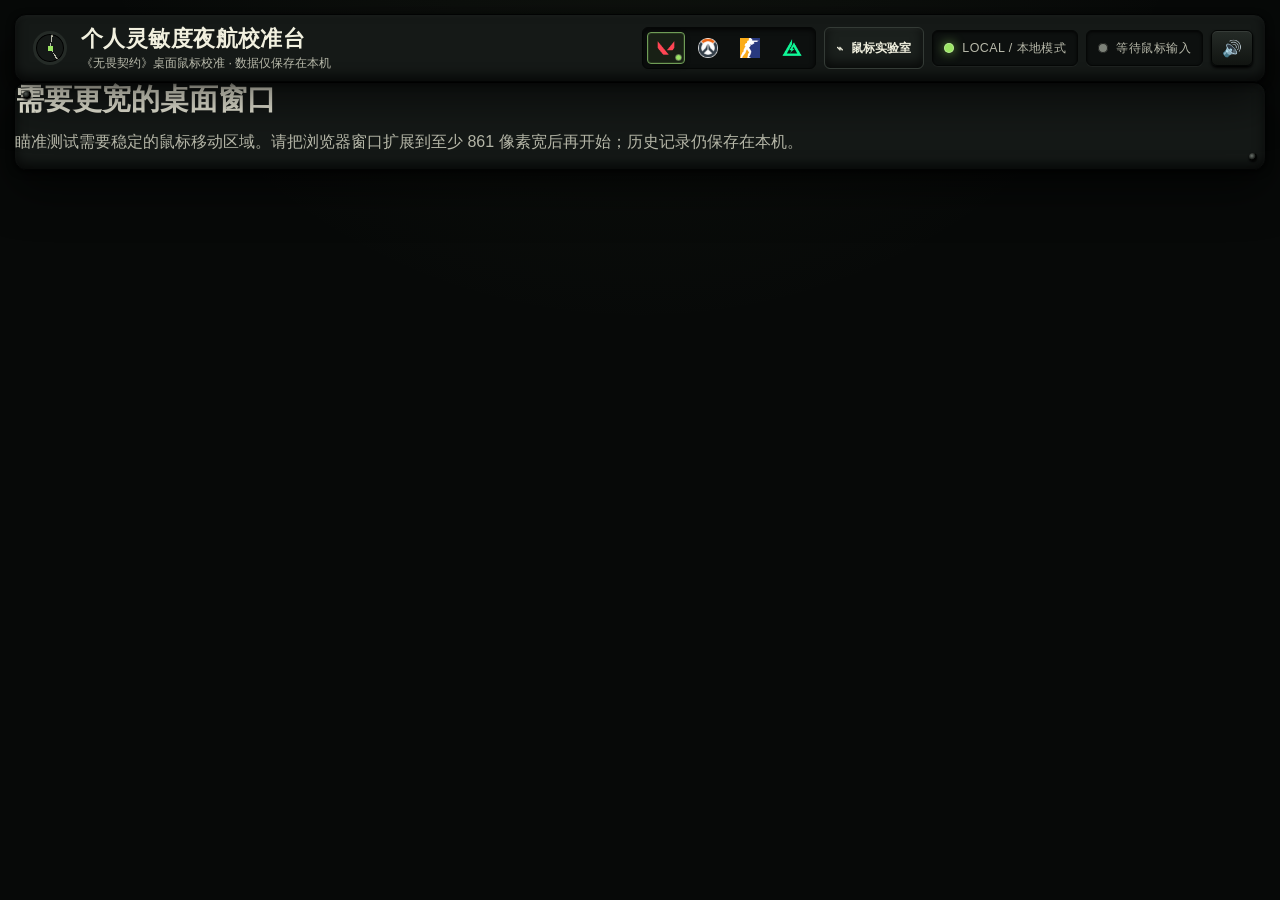
==== commit 532fcd12: "修复首页闭合电路并补充射击反馈" ====
--- a/index.html
+++ b/index.html
@@ -1,428 +1,254 @@
-<!doctype html>
-<html lang="zh-CN">
-<head>
-  <meta charset="utf-8">
-  <meta name="viewport" content="width=device-width, initial-scale=1">
-  <meta name="color-scheme" content="dark">
-  <link rel="icon" href="data:,">
-  <title>FPS 灵敏度夜航校准台</title>
-  <!--
-  THESIS: 让个人灵敏度推荐像一次可信的夜航仪表交叉校验，而不是黑底霓虹电竞仪表盘。
-  OWN-WORLD: 哑光石墨总面板、六联圆形仪表、暖白刻度、镭光绿有效态、琥珀警示灯、机械拨杆与短促阻尼运动。
-  STORY: 用户查看个人基线，输入 DPI 与当前灵敏度，校准舒适移动范围，完成四项游戏视角测试与一项桌面辅助测试，获得可解释且可保存的推荐值。
-  FIRST VIEWPORT: 左侧直接显示最近结果，中央启动拨杆，右侧本地飞行日志；下方提供四游戏互转与鼠标实验室入口。
-  FORM: 夜航六联仪表方向；组合 C 首页、B 测试台、A 结果页；线性校准 staging；seed 5dff0e76。
-  -->
-  <link rel="stylesheet" href="assets/shared.css">
-</head>
-<body>
-  <div class="app-shell">
-    <header class="topbar">
-      <div class="brand">
-        <div class="brand-mark" aria-hidden="true"></div>
-        <div>
-          <h1>个人灵敏度夜航校准台</h1>
-          <div class="brand-sub"><span id="brandGameName">《无畏契约》</span>桌面鼠标校准 · 数据仅保存在本机</div>
-        </div>
-      </div>
-      <div class="top-status">
-        <!-- Embedded official-site icons, downloaded 2026-07-28:
-             VALORANT asset CDN via https://playvalorant.com/
-             Overwatch favicon via https://overwatch.blizzard.com/
-             Counter-Strike favicon via https://www.counter-strike.net/
-             Delta Force favicon via https://www.playdeltaforce.com/ -->
-        <div class="game-switcher" id="gameSwitcher" role="radiogroup" aria-label="选择游戏">
-          <button class="game-switch" type="button" role="radio" aria-checked="true" data-game="valorant" title="无畏契约">
-            <img alt="" src="[data-uri]">
-          </button>
-          <button class="game-switch" type="button" role="radio" aria-checked="false" data-game="overwatch2" title="守望先锋 2">
-            <img alt="" src="[data-uri]">
-          </button>
-          <button class="game-switch" type="button" role="radio" aria-checked="false" data-game="cs2" title="CS2">
-            <img alt="" src="[data-uri]">
-          </button>
-          <button class="game-switch" type="button" role="radio" aria-checked="false" data-game="deltaforce" title="三角洲行动">
-            <img alt="" src="[data-uri]">
-          </button>
-        </div>
-        <a class="lab-entry-link" href="mouse-lab.html">
-          <span aria-hidden="true">⌁</span>
-          鼠标实验室
-        </a>
-        <div class="local-placard"><span class="lamp live"></span>LOCAL / 本地模式</div>
-        <div class="status-placard" id="deviceStatus"><span class="lamp" id="inputLamp"></span><span id="inputModeText">等待鼠标输入</span></div>
-        <button class="sound-toggle" id="soundToggle" type="button" aria-label="关闭声音" aria-pressed="true">🔊</button>
-      </div>
-    </header>
-
-    <aside class="mobile-gate panel">
-      <h2 class="section-title">需要更宽的桌面窗口</h2>
-      <p class="muted">瞄准测试需要稳定的鼠标移动区域。请把浏览器窗口扩展到至少 861 像素宽后再开始；历史记录仍保存在本机。</p>
-    </aside>
-
-    <main id="app">
-      <section class="screen active" id="screen-home" aria-labelledby="homeTitle">
-        <div class="home-shell">
-          <svg class="power-bus-network" id="homePowerBus" aria-hidden="true">
-            <path class="power-bus-rail" id="homePowerBusRail"></path>
-            <path class="power-bus-flow" id="homePowerBusFlow"></path>
-            <g class="power-bus-nodes" id="homePowerBusNodes"></g>
-          </svg>
-          <div class="home-grid">
-            <article class="instrument-cluster panel">
-              <div class="cluster-header">
-                <div>
-                  <p class="placard-title">LATEST CALIBRATION</p>
-                  <h2 class="section-title" id="homeTitle">最近一次推荐</h2>
-                </div>
-                <div class="status-placard"><span class="lamp" id="homeResultLamp"></span><span id="homeResultState">尚无记录</span></div>
-              </div>
-              <div class="home-result-empty" id="homeResultEmpty">
-                <div><strong>尚无可展示的测试结果</strong>完成一次完整测试并保存后，这里会直接显示推荐值、四游戏换算和射击证据。</div>
-              </div>
-              <div class="home-result-content" id="homeResultContent" hidden>
-                <div class="home-result-summary">
-                  <div>
-                    <span class="primary-result-label">当前游戏主推荐</span>
-                    <strong class="home-result-value" id="homePrimarySens">待测</strong>
-                    <span class="primary-result-unit" id="homePrimaryUnit">游戏内灵敏度</span>
-                  </div>
-                  <dl class="compact-facts">
-                    <div><dt>cm / 360°</dt><dd id="homeCm360">待测</dd></div>
-                    <div><dt>有效 eDPI</dt><dd id="homeEdpi">待测</dd></div>
-                    <div><dt>射击命中率</dt><dd id="homeAccuracy">待测</dd></div>
-                    <div><dt>结果置信度</dt><dd id="homeConfidence">待测</dd></div>
-                  </dl>
-                </div>
-                <section class="compact-section">
-                  <div class="compact-section-header"><strong>全部游戏等效推荐</strong><span>保持相同物理 cm/360°</span></div>
-                  <ol class="compact-conversion-list" id="homeConversionList"></ol>
-                </section>
-                <div class="recommendation-strip home-alternatives">
-                  <div class="candidate"><span>较低备选</span><strong id="homeLowSens">待测</strong></div>
-                  <div class="candidate primary"><span>主推荐值</span><strong id="homeMainSens">待测</strong></div>
-                  <div class="candidate"><span>较高备选</span><strong id="homeHighSens">待测</strong></div>
-                </div>
-                <section class="compact-section">
-                  <div class="compact-section-header"><strong>射击与控制证据</strong><span>越低越好：反应、偏差、过冲</span></div>
-                  <dl class="evidence-grid" id="homeEvidenceGrid"></dl>
-                </section>
-              </div>
-            </article>
-
-            <article class="start-bay panel">
-              <p class="placard-title">START NEW RUN</p>
-              <div class="lever-wrap">
-                <div class="lever-track" id="startLeverControl" role="slider" tabindex="0"
-                     aria-label="向下拉动开始新校准" aria-orientation="vertical"
-                     aria-valuemin="0" aria-valuemax="100" aria-valuenow="0">
-                  <div class="lever-handle" id="startLever"></div>
-                </div>
-                <span class="muted lever-hint" id="leverHint"><strong>按住向下拉</strong>拖到底开始</span>
-              </div>
-              <button class="primary-btn" id="startNewBtn" type="button">开始新校准</button>
-            </article>
-
-            <article class="history-panel panel">
-              <div class="history-header">
-                <div>
-                  <p class="placard-title">FLIGHT LOG / LOCAL HISTORY</p>
-                  <h2 class="section-title">个人校准记录</h2>
-                </div>
-                <div class="history-actions">
-                  <button class="secondary-btn" id="exportBtn" type="button">导出 JSON</button>
-                  <button class="danger-btn" id="clearBtn" type="button">清空记录</button>
-                </div>
-              </div>
-              <ol class="history-list" id="historyList"></ol>
-            </article>
-          </div>
-
-          <section class="converter-panel panel" aria-labelledby="converterTitle">
-            <div class="converter-copy">
-              <p class="placard-title">SENSITIVITY TRANSFER BOARD</p>
-              <h2 class="section-title" id="converterTitle">四游戏灵敏度互转</h2>
-              <p>选择来源游戏并输入正在使用的灵敏度，右侧会按相同物理转身距离换算四款游戏。DPI 只用于显示 cm/360°；鼠标 DPI 不变时，各游戏灵敏度的换算比例不受 DPI 影响。</p>
-            </div>
-            <div class="converter-controls">
-              <div class="converter-inputs">
-                <div class="converter-game-picker" id="converterGamePicker" role="radiogroup" aria-label="换算来源游戏"></div>
-                <div class="field">
-                  <label for="converterSensInput">来源游戏灵敏度</label>
-                  <input id="converterSensInput" type="number" min="0.01" max="10" step="0.001" value="0.320" inputmode="decimal">
-                </div>
-                <div class="field">
-                  <label for="converterDpiInput">鼠标 DPI</label>
-                  <input id="converterDpiInput" type="number" min="100" max="32000" step="50" value="800" inputmode="numeric">
-                </div>
-              </div>
-              <div class="converter-output-list" id="converterOutputList" aria-live="polite"></div>
-            </div>
-          </section>
-        </div>
-      </section>
-
-      <section class="screen" id="screen-setup" aria-labelledby="setupTitle">
-        <article class="workflow-panel panel">
-          <aside class="workflow-rail">
-            <p class="placard-title">CALIBRATION RUNWAY</p>
-            <ol class="step-list">
-              <li class="step-item current"><span class="step-num">1</span><span>输入当前设置</span></li>
-              <li class="step-item"><span class="step-num">2</span><span>移动范围校准</span></li>
-              <li class="step-item"><span class="step-num">3</span><span>大范围转向</span></li>
-              <li class="step-item"><span class="step-num">4</span><span>微小目标定位</span></li>
-              <li class="step-item"><span class="step-num">5</span><span>连续目标切换</span></li>
-              <li class="step-item"><span class="step-num">6</span><span>平滑追踪</span></li>
-              <li class="step-item"><span class="step-num">7</span><span>桌面微调辅助</span></li>
-              <li class="step-item"><span class="step-num">8</span><span>生成结果</span></li>
-            </ol>
-          </aside>
-          <div class="workflow-main">
-            <div class="setup-card">
-              <p class="placard-title">PREFLIGHT INPUT</p>
-              <h2 class="section-title" id="setupTitle">输入你现在正在使用的设置</h2>
-              <div class="game-context"><img id="setupGameIcon" alt="无畏契约图标" src="[data-uri]"><strong id="setupGameName">无畏契约</strong><span id="setupEquivalence">切换游戏时自动保持 cm/360°</span></div>
-              <p>校准台会把鼠标相对位移换算成虚拟镜头角度，并比较当前灵敏度 65%–150% 范围内的五个候选值。四项游戏视角测试负责选择档位，最后一项桌面微调只补充控制稳定与置信度。</p>
-              <section class="setup-pro-selector" aria-labelledby="setupProTitle">
-                <header class="setup-pro-heading">
-                  <div>
-                    <span class="setup-pro-kicker"><span class="lamp live"></span>可选 / 职业选手 DPI 参考</span>
-                    <strong id="setupProTitle">从 VALORANT 选手设置选择起点</strong>
-                  </div>
-                  <a href="https://prosettings.net/lists/valorant/" target="_blank" rel="noreferrer">ProSettings 数据来源 ↗</a>
-                </header>
-                <div class="setup-pro-layout">
-                  <div class="setup-pro-directory">
-                    <div class="setup-pro-filters">
-                      <label>
-                        <span>搜索选手 / 战队 / 鼠标</span>
-                        <input id="setupProSearch" type="search" placeholder="例如 ZmjjKK、Fnatic、Razer" autocomplete="off">
-                      </label>
-                      <label>
-                        <span>来源 DPI</span>
-                        <select id="setupProDpiFilter"><option value="">全部</option></select>
-                      </label>
-                    </div>
-                    <div class="setup-pro-list" id="setupProList" role="listbox" aria-label="VALORANT 职业选手设置"></div>
-                    <span class="setup-pro-list-state" id="setupProListState" aria-live="polite">正在载入职业选手快照</span>
-                  </div>
-                  <div class="setup-pro-profile">
-                    <div class="setup-pro-selected">
-                      <span>当前参考</span>
-                      <strong id="setupProPlayer">尚未选择</strong>
-                      <small id="setupProMeta">选择一名选手后，可按相同转身距离换算到当前游戏。</small>
-                    </div>
-                    <div class="setup-pro-dpi-choices" id="setupProDpiChoices" aria-label="选择要使用的鼠标 DPI"></div>
-                    <div class="setup-pro-preview">
-                      <div><span>采用 DPI</span><strong id="setupProTargetDpi">待选</strong></div>
-                      <div><span id="setupProSensLabel">当前游戏灵敏度</span><strong id="setupProTargetSens">待选</strong></div>
-                      <div><span>参考转身距离</span><strong id="setupProTargetCm">待选</strong></div>
-                    </div>
-                    <button class="secondary-btn" id="applySetupProBtn" type="button" disabled>采用此 DPI 与灵敏度</button>
-                  </div>
-                </div>
-                <p class="setup-pro-disclaimer">职业选手数据只提供可体验的起点，不代表最佳设置；采用后仍会通过你的五档测试生成个人结果。</p>
-              </section>
-              <div class="form-grid">
-                <div class="field">
-                  <label for="dpiInput">鼠标 DPI</label>
-                  <input id="dpiInput" type="number" min="100" max="32000" step="50" value="800" inputmode="numeric">
-                  <small>填写鼠标驱动或板载配置中的实际 DPI。</small>
-                </div>
-                <div class="field">
-                  <label for="sensInput">当前游戏灵敏度</label>
-                  <input id="sensInput" type="number" min="0.01" max="10" step="0.001" value="0.320" inputmode="decimal">
-                  <small id="sensHint">无畏契约常用输入范围 0.01–10，精度 0.001。</small>
-                </div>
-                <div class="field">
-                  <label for="fovInput">测试水平视野</label>
-                  <input id="fovInput" type="number" min="60" max="130" step="1" value="103" inputmode="numeric">
-                  <small>只影响浏览器中的视觉投影，不改变 cm/360° 换算。</small>
-                </div>
-              </div>
-
-              <div class="hid-assist" id="hidAssist">
-                <div class="hid-assist-copy">
-                  <div class="hid-assist-title"><span class="lamp" id="hidLamp"></span>可选 / WebHID 鼠标识别</div>
-                  <p id="hidStatus" aria-live="polite">正在检查浏览器能力。无法使用时仍可手动填写 DPI，不影响后续测试。</p>
-                  <span class="hid-device-meta" id="hidDeviceMeta" hidden></span>
-                  <div class="hid-readouts">
-                    <span>固件 DPI <strong id="hidDpiReadout">待测</strong></span>
-                    <span>固件回报率 <strong id="hidPollingReadout">待测</strong></span>
-                    <span>浏览器事件约 <strong id="measuredPollingReadout">等待移动</strong></span>
-                  </div>
-                </div>
-                <button class="secondary-btn" id="connectMouseBtn" type="button">只读连接鼠标配置</button>
-              </div>
-
-              <div class="action-row">
-                <button class="primary-btn" id="toCalibrationBtn" type="button">保存设置并校准移动范围</button>
-                <button class="secondary-btn" data-go-home type="button">返回首页</button>
-              </div>
-            </div>
-          </div>
-        </article>
-      </section>
-
-      <section class="screen" id="screen-calibration" aria-labelledby="calibrationTitle">
-        <div class="calibration-layout">
-          <aside class="calibration-info panel">
-            <p class="placard-title">MOVEMENT ENVELOPE</p>
-            <h2 class="section-title" id="calibrationTitle">校准舒适移动范围</h2>
-            <p class="muted">点击开始后，保持手腕和手臂自然放松，在鼠标垫上做几次完整的左右扫动。无需点击任何目标。</p>
-            <div class="readout-stack">
-              <div class="readout"><span>剩余时间</span><strong id="calTime">8.0 s</strong></div>
-              <div class="readout"><span>相对移动跨度</span><strong id="calSpan">0</strong></div>
-              <div class="readout"><span>输入模式</span><strong id="calInputMode">待检测</strong></div>
-            </div>
-            <div class="notice">这里估算的是你的舒适移动包络，不宣称等同于鼠标垫的精确物理厘米宽度。</div>
-            <div class="action-row">
-              <button class="secondary-btn" data-go-home type="button">取消本次校准</button>
-            </div>
-          </aside>
-          <article class="calibration-stage panel" id="calibrationStage">
-            <canvas id="calibrationCanvas" aria-label="鼠标移动范围校准区域"></canvas>
-            <div class="stage-overlay" id="calOverlay">
-              <div class="overlay-card">
-                <p class="placard-title">READY</p>
-                <h3 class="section-title">做几次舒适的左右扫动</h3>
-                <p>点击开始会优先读取无系统加速的相对移动；浏览器不支持时会自动降级为兼容输入。</p>
-                <button class="primary-btn" id="startCalibrationBtn" type="button">开始 8 秒校准</button>
-              </div>
-            </div>
-          </article>
-        </div>
-      </section>
-
-      <section class="screen" id="screen-test" aria-labelledby="testTitle">
-        <div class="test-layout">
-          <aside class="test-sidebar panel">
-            <p class="placard-title">CURRENT STAGE</p>
-            <div class="stage-counter"><span id="stageNumber">1</span> / <span id="stageTotal">5</span></div>
-            <h2 class="section-title" id="testTitle">大范围转向</h2>
-            <p class="stage-description" id="stageDescription"></p>
-            <div class="test-factor-card">
-              <span>正在测试的游戏灵敏度</span>
-              <strong id="liveCandidateSens">待测</strong>
-              <small id="liveCandidatePercent">当前设置的 100%</small>
-              <div class="test-factor-rail" id="testFactorRail" aria-label="五档候选进度"></div>
-            </div>
-
-            <button class="danger-btn test-cancel" id="cancelTestBtn" type="button">取消测试并返回首页</button>
-          </aside>
-
-          <article class="test-main panel">
-            <div class="test-stage" id="testStage">
-              <canvas id="aimCanvas" aria-label="内嵌瞄准测试区域"></canvas>
-              <div class="test-evidence-hud" id="testEvidenceHud">
-                <div class="live-evidence-strip" aria-label="实时测试数据">
-                  <div class="live-evidence-item"><span id="liveHitsLabel">命中 / 射击</span><strong id="liveHits">0 / 0</strong></div>
-                  <div class="live-evidence-item"><span id="liveAccuracyLabel">命中率</span><strong id="liveAccuracy">待测</strong></div>
-                  <div class="live-evidence-item"><span>空枪</span><strong id="liveMisses">0</strong></div>
-                  <div class="live-evidence-item"><span id="liveReactionLabel">平均反应</span><strong id="liveReaction">待测</strong></div>
-                  <div class="live-evidence-item"><span>点击偏差</span><strong id="liveClickError">待测</strong></div>
-                  <div class="live-evidence-item"><span>路径效率</span><strong id="liveEfficiency">待测</strong></div>
-                  <div class="live-evidence-item"><span>过冲</span><strong id="liveOvershoots">0</strong></div>
-                  <div class="live-evidence-item"><span id="liveGainLabel">当前档位</span><strong id="liveGain">1 / 5</strong></div>
-                </div>
-                <div class="factor-change-cue" id="factorChangeCue" role="status" aria-live="assertive" hidden>
-                  <span class="factor-change-kicker" id="factorChangeKicker">灵敏度档位切换</span>
-                  <strong id="factorChangeValue">100% · 0.320</strong>
-                  <span class="factor-change-countdown" id="factorChangeCountdown">2 秒后开始采样</span>
-                </div>
-              </div>
-              <div class="canvas-hud">
-                <div class="hud-readout">TEST TIME<strong id="testTime">25.0</strong></div>
-                <div class="hud-readout">SESSION<strong id="sessionProgress">1 / 5</strong></div>
-              </div>
-              <div class="big-countdown" id="bigCountdown" hidden>3</div>
-              <div class="stage-overlay" id="testOverlay">
-                <div class="overlay-card">
-                  <p class="placard-title" id="overlayKicker">TEST 1</p>
-                  <h3 class="section-title" id="overlayTitle">大范围转向</h3>
-                  <p id="overlayText">准星固定在中心。移动鼠标旋转虚拟视角，瞄准目标后按鼠标左键射击。</p>
-                  <button class="primary-btn" id="stageActionBtn" type="button">开始此项测试</button>
-                </div>
-              </div>
-            </div>
-          </article>
-
-          <aside class="test-sidebar panel">
-            <p class="placard-title">TEST CHECKLIST</p>
-            <ol class="test-checklist" id="testChecklist"></ol>
-            <div class="notice">静态目标需要瞄准后按左键射击；追踪项目只需持续贴合。按 <strong>Esc</strong> 或切换窗口会暂停。</div>
-          </aside>
-        </div>
-      </section>
-
-      <section class="screen" id="screen-results" aria-labelledby="resultsTitle">
-        <div class="result-layout">
-          <article class="result-cluster panel">
-            <div class="result-header">
-              <div>
-                <p class="placard-title">CROSS-CHECK COMPLETE</p>
-                <h2 class="section-title" id="resultsTitle">本次灵敏度建议</h2>
-                <div class="game-context"><img id="resultGameIcon" alt="无畏契约图标" src="[data-uri]"><strong id="resultGameName">无畏契约</strong><span>可直接输入当前游戏</span></div>
-              </div>
-              <div class="status-placard"><span class="lamp live" id="resultLamp"></span><span id="resultStateText">计算完成</span></div>
-            </div>
-            <div class="result-summary">
-              <div class="primary-result">
-                <span class="primary-result-label">当前游戏主推荐</span>
-                <strong class="primary-result-value" id="resultPrimarySens">待测</strong>
-                <span class="primary-result-unit" id="resultPrimaryUnit">游戏内灵敏度</span>
-              </div>
-              <dl class="result-facts">
-                <div><dt>cm / 360°</dt><dd id="resultCm360">待测</dd></div>
-                <div><dt>有效 eDPI</dt><dd id="resultEdpi">待测</dd></div>
-                <div><dt>射击命中率</dt><dd id="resultAccuracy">待测</dd></div>
-                <div><dt>结果置信度</dt><dd id="resultConfidence">待测</dd></div>
-              </dl>
-            </div>
-            <section class="result-evidence" aria-labelledby="resultEvidenceTitle">
-              <div class="compact-section-header"><strong id="resultEvidenceTitle">射击与控制证据</strong><span>点击偏差按目标半径归一化</span></div>
-              <dl class="evidence-grid" id="resultEvidenceGrid"></dl>
-            </section>
-            <section class="conversion-section" aria-labelledby="conversionTitle">
-              <div class="conversion-heading">
-                <div>
-                  <p class="placard-title">ALL GAME RECOMMENDATIONS</p>
-                  <h3 class="section-title" id="conversionTitle">全部游戏等效推荐</h3>
-                </div>
-                <span>保持相同物理 cm/360°</span>
-              </div>
-              <ol class="conversion-list" id="conversionList"></ol>
-            </section>
-            <div class="recommendation-strip">
-              <div class="candidate"><span>较低备选</span><strong id="lowSens">待测</strong></div>
-              <div class="candidate primary"><span>主推荐值</span><strong id="mainSens">待测</strong></div>
-              <div class="candidate"><span>较高备选</span><strong id="highSens">待测</strong></div>
-            </div>
-            <div class="action-row" style="padding: 0 4px;">
-              <button class="primary-btn" id="saveResultBtn" type="button">保存到本地历史</button>
-              <button class="secondary-btn" id="runAgainBtn" type="button">重新测试</button>
-              <button class="secondary-btn" data-go-home type="button">返回首页</button>
-            </div>
-          </article>
-
-          <aside class="result-detail panel">
-            <p class="placard-title">EVIDENCE & EXPLANATION</p>
-            <h2 class="section-title">五档候选得分</h2>
-            <p class="muted">五档是相对于测试前灵敏度的实验值。绿色标记的是最终胜出档位，不是允许输入范围。</p>
-            <div class="factor-score-list" id="factorScoreList"></div>
-            <h2 class="section-title">分项表现</h2>
-            <div class="score-bars" id="scoreBars"></div>
-            <div class="explanation" id="resultExplanation"></div>
-          </aside>
-        </div>
-      </section>
-    </main>
-  </div>
-
-  <div class="toast" id="toast" role="status" aria-live="polite"></div>
-
-  <script src="data/valorant-pros.js"></script>
-  <script src="assets/vendor/gsap-3.15.0.min.js"></script>
-  <script src="assets/app.js"></script>
-</body>
-</html>
+<!doctype html>
+<html lang="zh-CN">
+<head>
+  <meta charset="utf-8">
+  <meta name="viewport" content="width=device-width, initial-scale=1">
+  <meta name="color-scheme" content="dark">
+  <link rel="icon" href="data:,">
+  <title>FPS 灵敏度夜航校准台</title>
+  <!--
+  THESIS: 让个人灵敏度推荐像一次可信的夜航仪表交叉校验，而不是黑底霓虹电竞仪表盘。
+  OWN-WORLD: 哑光石墨总面板、六联圆形仪表、暖白刻度、镭光绿有效态、琥珀警示灯、机械拨杆与短促阻尼运动。
+  STORY: 用户查看个人基线，输入 DPI 与当前灵敏度，校准舒适移动范围，完成四项游戏视角测试与一项桌面辅助测试，获得可解释且可保存的推荐值。
+  FIRST VIEWPORT: 左侧直接显示最近结果，中央启动拨杆，右侧本地飞行日志；下方提供四游戏互转与鼠标实验室入口。
+  FORM: 夜航六联仪表方向；组合 C 首页、B 测试台、A 结果页；线性校准 staging；seed 5dff0e76。
+  -->
+  <script>
+    (() => {
+      if (window.matchMedia("(prefers-reduced-motion: reduce)").matches) return;
+      document.documentElement.classList.add("motion-prep");
+      window.setTimeout(() => {
+        document.documentElement.classList.remove("motion-prep");
+      }, 4000);
+    })();
+  </script>
+  <link rel="stylesheet" href="assets/shared.css">
+</head>
+<body>
+  <div class="app-shell">
+    <header class="topbar">
+      <div class="brand">
+        <div class="brand-mark" aria-hidden="true"></div>
+        <div>
+          <h1>个人灵敏度夜航校准台</h1>
+          <div class="brand-sub"><span id="brandGameName">《无畏契约》</span>桌面鼠标校准 · 数据仅保存在本机</div>
+        </div>
+      </div>
+      <div class="top-status">
+        <!-- Embedded official-site icons, downloaded 2026-07-28:
+             VALORANT asset CDN via https://playvalorant.com/
+             Overwatch favicon via https://overwatch.blizzard.com/
+             Counter-Strike favicon via https://www.counter-strike.net/
+             Delta Force favicon via https://www.playdeltaforce.com/ -->
+        <div class="game-switcher" id="gameSwitcher" role="radiogroup" aria-label="选择游戏">
+          <button class="game-switch" type="button" role="radio" aria-checked="true" data-game="valorant" title="无畏契约">
+            <img alt="" src="[data-uri]">
+          </button>
+          <button class="game-switch" type="button" role="radio" aria-checked="false" data-game="overwatch2" title="守望先锋 2">
+            <img alt="" src="[data-uri]">
+          </button>
+          <button class="game-switch" type="button" role="radio" aria-checked="false" data-game="cs2" title="CS2">
+            <img alt="" src="[data-uri]">
+          </button>
+          <button class="game-switch" type="button" role="radio" aria-checked="false" data-game="deltaforce" title="三角洲行动">
+            <img alt="" src="[data-uri]">
+          </button>
+        </div>
+        <a class="lab-entry-link" href="mouse-lab.html">
+          <span aria-hidden="true">⌁</span>
+          鼠标实验室
+        </a>
+        <div class="local-placard"><span class="lamp live"></span>LOCAL / 本地模式</div>
+        <div class="status-placard" id="deviceStatus"><span class="lamp" id="inputLamp"></span><span id="inputModeText">等待鼠标输入</span></div>
+        <button class="sound-toggle" id="soundToggle" type="button" aria-label="关闭声音" aria-pressed="true">🔊</button>
+      </div>
+    </header>
+
+    <aside class="mobile-gate panel">
+      <h2 class="section-title">需要更宽的桌面窗口</h2>
+      <p class="muted">瞄准测试需要稳定的鼠标移动区域。请把浏览器窗口扩展到至少 861 像素宽后再开始；历史记录仍保存在本机。</p>
+    </aside>
+
+    <main id="app">
+      <section class="screen active" id="screen-home" aria-labelledby="homeTitle">
+        <div class="home-shell">
+          <svg class="power-bus-network" id="homePowerBus" aria-hidden="true">
+            <g class="power-bus-connectors" id="homePowerBusConnectors"></g>
+            <g class="power-bus-circuits" id="homePowerBusCircuits"></g>
+            <g class="power-bus-nodes" id="homePowerBusNodes"></g>
+          </svg>
+          <div class="home-grid">
+            <article class="instrument-cluster panel">
+              <div class="cluster-header">
+                <div>
+                  <p class="placard-title">LATEST CALIBRATION</p>
+                  <h2 class="section-title" id="homeTitle">最近一次推荐</h2>
+                </div>
+                <div class="status-placard"><span class="lamp" id="homeResultLamp"></span><span id="homeResultState">尚无记录</span></div>
+              </div>
+              <div class="home-result-empty" id="homeResultEmpty">
+                <div><strong>尚无可展示的测试结果</strong>完成一次完整测试并保存后，这里会直接显示推荐值、四游戏换算和射击证据。</div>
+              </div>
+              <div class="home-result-content" id="homeResultContent" hidden>
+                <div class="home-result-summary">
+                  <div>
+                    <span class="primary-result-label">当前游戏主推荐</span>
+                    <strong class="home-result-value" id="homePrimarySens">待测</strong>
+                    <span class="primary-result-unit" id="homePrimaryUnit">游戏内灵敏度</span>
+                  </div>
+                  <dl class="compact-facts">
+                    <div><dt>cm / 360°</dt><dd id="homeCm360">待测</dd></div>
+                    <div><dt>有效 eDPI</dt><dd id="homeEdpi">待测</dd></div>
+                    <div><dt>射击命中率</dt><dd id="homeAccuracy">待测</dd></div>
+                    <div><dt>结果置信度</dt><dd id="homeConfidence">待测</dd></div>
+                  </dl>
+                </div>
+                <section class="compact-section">
+                  <div class="compact-section-header"><strong>全部游戏等效推荐</strong><span>保持相同物理 cm/360°</span></div>
+                  <ol class="compact-conversion-list" id="homeConversionList"></ol>
+                </section>
+                <div class="recommendation-strip home-alternatives">
+                  <div class="candidate"><span>较低备选</span><strong id="homeLowSens">待测</strong></div>
+                  <div class="candidate primary"><span>主推荐值</span><strong id="homeMainSens">待测</strong></div>
+                  <div class="candidate"><span>较高备选</span><strong id="homeHighSens">待测</strong></div>
+                </div>
+                <section class="compact-section">
+                  <div class="compact-section-header">ۮ���+��k�w��@���͵�������͕���Aɽ5�ф���'�.����B7�'�&/�B;��3�>��2'�n�B3����ꯢ�w���6���_�"Ö�O�&7���"?��͵����4(��������������������𽑥��4(���������������������؁������͕�����ɼ�����������̈����͕���Aɽ��+�����̈��ɥ��������'�.�������R��j�򃚂+�A$��𽑥��4(���������������������؁������͕�����ɼ��ɕ٥�܈�4(��������������������������������+�R��A$���������ɽ������͕���AɽQ�ɝ���������$���ɽ���𽑥��4(����������������������������������͕���AɽM���1��������O�&7���"?�ךV?�����������ɽ������͕���AɽQ�ɝ��M��̈����$���ɽ���𽑥��4(��������������������������������>+�����ꯢ�w������������ɽ������͕���AɽQ�ɝ��+������$���ɽ���𽑥��4(��������������������𽑥��4(�����������������������ѽ��������͕������䵉Ѹ���������M����Aɽ	Ѹ���������ѽ�����ͅ������+�R�����A$���;�ךV?�����ѽ��4(������������������𽑥��4(����������������𽑥��4(�������������������������͕�����ɼ���͍�����Ȉ��3��k�'�&/�VÚ6��>��>C��o�>���O��3�j��ߞ
+��3��7����r��Ϣ�������o�+�R��B;��7��k�k������j��S�����/��W�R�"C�⫒���O�zs����4(���������������͕�ѥ���4(���������������؁�����􉙽ɴ��ɥ���4(�����������������؁�����􉙥�����4(������������������񱅉���������%���Ј��򃚂+�A$𽱅����4(���������������������Ё�����%���Ј������յ��Ȉ����������������������ѕ������م�Ք����������ѵ����յ�ɥ���4(�������������������͵��������g�򃚂��ǖ*��"[�v�����7����ⷞj��{�f�A'��͵����4(����������������𽑥��4(�����������������؁�����􉙥�����4(������������������񱅉�������͕��%���Ј���O�&7���"?�ךV?��𽱅����4(���������������������Ё���͕��%���Ј������յ��Ȉ��������Ĉ����������ѕ������Ĉ�م�Ք������������ѵ���􉑕�������4(�������������������͵�������͕��!��Ј��^��V?��G�ꛖ��R���O���2�nЀ���ǊL�þ�3����ꘀ����ǎ�͵����4(����������������𽑥��4(�����������������؁�����􉙥�����4(������������������񱅉������􉙽�%���Ј���/��W��Ӗ�Ϣ��+8𽱅����4(���������������������Ё��􉙽�%���Ј������յ��Ȉ�������������������ѕ��Ĉ�م�Ք���̈�����ѵ����յ�ɥ���4(�������������������͵�����>���ǖN7��?��#�f��ⷞj����'�*W��Ǿ�3��7�R�>`�������
+���6���_��͵����4(����������������𽑥��4(��������������𽑥��4(4(���������������؁�����􉡥����ͥ�Ј���􉡥��ͥ�Ј�4(�����������������؁�����􉡥����ͥ�е�����4(�������������������؁�����􉡥����ͥ�еѥѱ��������������􉱅������􉡥�1������������>��$���]��!%��򃚂���"�𽑥��4(�����������������������􉡥�Mх��̈��ɥ����ٔ�����є������r����~���?��#�f����*o�+�^���W����R��^ے�7�>��&/�*�����d�A'��3��7��ǖN7�B;��/��W����4(�����������������������������􉡥����٥�����ф����􉡥��٥��5�ф���������������4(�������������������؁�����􉡥��ɕ�����̈�4(���������������������������n��؁A$����ɽ�����􉡥���I�����Ј�����,���ɽ���������4(���������������������������n��ۖn{�*��:+����ɽ�����􉡥�A������I�����Ј�����,���ɽ���������4(����������������������������?��#�f���/��۞ꘀ���ɽ�����􉵕���ɕ�A������I�����Ј���'�����*����ɽ���������4(������������������𽑥��4(����������������𽑥��4(�������������������ѽ��������͕������䵉Ѹ����􉍽�����5��͕	Ѹ���������ѽ����>�����{�:��򃚂�7������ѽ��4(��������������𽑥��4(4(���������������؁�����􉅍ѥ���ɽ܈�4(�������������������ѽ���������ɥ���䵉Ѹ�����ѽ+����Ʌѥ��	Ѹ���������ѽ�����w��c��������ۚ���+���*��2�n����ѽ��4(�������������������ѽ��������͕������䵉Ѹ����ф����������������ѽ�����S�n{��[������ѽ��4(��������������𽑥��4(������������𽑥��4(����������𽑥��4(����������ѥ����4(�������͕�ѥ���4(4(�������͕�ѥ���������͍ɕ�������͍ɕ��������Ʌѥ�����ɥ������������􉍅���Ʌѥ��Q�ѱ���4(���������؁�����􉍅���Ʌѥ�������Ј�4(�����������ͥ��������􉍅���Ʌѥ���������������4(��������������������������ɐ�ѥѱ���5=Y59P�9Y1=A���4(�������������ȁ������͕�ѥ���ѥѱ�����􉍅���Ʌѥ��Q�ѱ�������+�"K�+���*��2�n����4(����������������������ѕ����
+�+����/�B;��3��w�2�&/�W�J3�&/�++�+��ۚR��v���3�r��򃚂�z���+�k�+������3�VӞj�ޛ�>Ϛ&��*��+�^��r�
+�+����W�n�������4(�������������؁������ɕ����е�х����4(���������������؁������ɕ����Ј��������&���g�^ۦ^����������ɽ�����􉍅�Q������������ɽ���𽑥��4(���������������؁������ɕ����Ј��������n㖾瞞�*��ޣ�����������ɽ�����􉍅�M���������ɽ���𽑥��4(���������������؁������ɕ����Ј���������O�������<���������ɽ�����􉍅�%����5�����������,���ɽ���𽑥��4(������������𽑥��4(�������������؁�����􉹽ѥ������g�+3��Þ�_�j�b�����j�"K�+���*��2��s��3��7�����Þ�'�B3��;�򃚂�z��j�������&��B�:c��ϖ���ꛎ𽑥��4(�������������؁�����􉅍ѥ���ɽ܈�4(�����������������ѽ��������͕������䵉Ѹ����ф����������������ѽ����>[��#�r��������+���ѽ��4(������������𽑥��4(�����������ͥ���4(������������ѥ���������􉍅���Ʌѥ����х������������􉍅���Ʌѥ��Mх����4(������������񍅹م́��􉍅���Ʌѥ��+��م̈��ɥ��������򃚂���*��2�nӚ���+�2�~|��𽍅�م��4(�������������؁�������х����ٕɱ�䈁��􉍅�=ٕɱ���4(���������������؁������ٕɱ�䵍�ɐ��4(������������������������������ɐ�ѥѱ���Id���4(�����������������́������͕�ѥ���ѥѱ����k�+�����"K�+�j�ޛ�>Ϛ&��*����4(��������������������
+�+����/��k��c�#���>[�^������*���j�n㖾瞞�*���o��?��#�f���7�R��2�^ے�k�+��*��f7�꟒�����O������4(�������������������ѽ���������ɥ���䵉Ѹ������х��+����Ʌѥ��	Ѹ���������ѽ�������,�����K����+���ѽ��4(��������������𽑥��4(������������𽑥��4(������������ѥ����4(��������𽑥��4(�������͕�ѥ���4(4(�������͕�ѥ���������͍ɕ�������͍ɕ���ѕ�Ј��ɥ�������������ѕ��Q�ѱ���4(���������؁������ѕ�е����Ј�4(�����������ͥ���������ѕ�еͥ����ȁ�������4(��������������������������ɐ�ѥѱ���+UII9P�MQ+���4(�������������؁�������х�����չѕȈ�����������х��9յ��Ȉ���������������������х��Q�х����������𽑥��4(�������������ȁ������͕�ѥ���ѥѱ������ѕ��Q�ѱ�������2�nӢ���BD���4(����������������������х�����͍ɥ�ѥ��������х���͍ɥ�ѥ�������4(�������������؁������ѕ�е���ѽȵ��ɐ��4(������������������������r���/��W�j���"?�ךV?��������4(�����������������ɽ�����􉱥ٕ+������ѕM��̈�����,���ɽ���4(���������������͵������􉱥ٕ+������ѕA�ɍ��Ј���O�&7�������j������͵����4(���������������؁������ѕ�е���ѽȵɅ�������ѕ����ѽ�I������ɥ���������S����g�'��o�ꘈ�𽑥��4(������������𽑥��4(4(���������������ѽ�������􉑅���ȵ�Ѹ�ѕ�е����������􉍅����Q���	Ѹ���������ѽ����>[��#��/��W��ۢ�S�n{��[������ѽ��4(�����������ͥ���4(4(������������ѥ����������ѕ�е������������4(�������������؁������ѕ�е�х�������ѕ��Mх����4(��������������񍅹م́��􉅥�+��م̈��ɥ����������3�z�+��/��W�2�~|��𽍅�م��4(���������������؁������ѕ�е�٥�������Ր�����ѕ��٥�����!Ր��4(�����������������؁�����􉱥ٔ��٥��������ɥ����ɥ�������􋖺{�^ۚ�/��W�VÚ6���4(�������������������؁�����􉱥ٔ��٥�������ѕ�����������􉱥ٕ!���1�������F��ⴀ�����+����������ɽ�����􉱥ٕ!��̈���������ɽ���𽑥��4(�������������������؁�����􉱥ٔ��٥�������ѕ�����������􉱥ٕ���Ʌ��1�������F��ⷞ:+���������ɽ�����􉱥ٕ���Ʌ�������,���ɽ���𽑥��4(�������������������؁�����􉱥ٔ��٥�������ѕ������������z����������ɽ�����􉱥ٕ5��͕̈�����ɽ���𽑥��4(�������������������؁�����􉱥ٔ��٥�������ѕ�����������􉱥ٕI���ѥ��1��������ϖv�>7��P���������ɽ�����􉱥ٕI���ѥ��������,���ɽ���𽑥��4(�������������������؁�����􉱥ٔ��٥�������ѕ����������
+�+�?�޸���������ɽ�����􉱥ٕ+�����ɽȈ�����,���ɽ���𽑥��4(�������������������؁�����􉱥ٔ��٥�������ѕ����������޿���V#�:+���������ɽ�����􉱥ٕ��������������,���ɽ���𽑥��4(�������������������؁�����􉱥ٔ��٥�������ѕ����������������������ɽ�����􉱥ٕ=ٕ�͡���̈�����ɽ���𽑥��4(�������������������؁�����􉱥ٔ��٥�������ѕ�����������􉱥ٕ+���1��������O�&7�����4���������ɽ�����􉱥ٕ+�����Ā������ɽ���𽑥��4(����������������𽑥��4(�����������������؁�����􉙅�ѽȵ��������Ք����􉙅�ѽ�+�����+Ք��ɽ����х��̈��ɥ����ٔ��͕�ѥٔ���������4(�����������������������������􉙅�ѽȵ������������Ȉ���􉙅�ѽ�+�����-����Ȉ��ךV?�ꛚ����7�"�6�������4(���������������������ɽ�����􉙅�ѽ�+�����Y��Ք�������
+܀��������ɽ���4(�����������������������������􉙅�ѽȵ���������չё�ݸ����􉙅�ѽ�+�����+�չё�ݸ��ȃ��K�B;����/�+���������4(����������������𽑥��4(��������������𽑥��4(���������������؁�����􉍅�م̵�Ր��4(�����������������؁������Ր�ɕ����Ј�QMP�Q%5���ɽ������ѕ��Q������Ը����ɽ���𽑥��4(�����������������؁������Ր�ɕ����Ј�MMM%=8���ɽ������͕�ͥ��Aɽ�ɕ�̈�Ā������ɽ���𽑥��4(��������������𽑥��4(���������������؁�����􉉥����չё�ݸ����􉉥�+�չё�ݸ����������𽑥��4(���������������؁�������х����ٕɱ�䈁���ѕ��=ٕɱ���4(�����������������؁������ٕɱ�䵍�ɐ��4(��������������������������������ɐ�ѥѱ������ٕɱ��-����Ȉ�QMP�����4(�������������������́������͕�ѥ���ѥѱ������ٕɱ��Q�ѱ�������2�nӢ���BD���4(������������������������ٕɱ��Q��Ј��+�b�n떺k�r��ⷖ��+���*��򃚂�^/����fk�.����K��3�z�+�n����B;�2'�򃚂�ޛ�R����+����4(���������������������ѽ���������ɥ���䵉Ѹ������х���ѥ��	Ѹ���������ѽ�������/�������/��T���ѽ��4(����������������𽑥��4(��������������𽑥��4(������������𽑥��4(������������ѥ����4(4(�����������ͥ���������ѕ�еͥ����ȁ�������4(��������������������������ɐ�ѥѱ���QMP�+!+-1%MP���4(������������񽰁������ѕ�е��������Ј����ѕ��+�������Ј�𽽰�4(�������������؁�����􉹽ѥ�����vg��n����r���z�+�B;�2'�ޛ�R����+��o����⫦��n��>��r�2��ӖB#�+�2$����ɽ���͌���ɽ�����"[�"�6���_�>���k�j+�s�𽑥��4(�����������ͥ���4(��������𽑥��4(�������͕�ѥ���4(4(�������͕�ѥ���������͍ɕ�������͍ɕ���ɕ�ձ�̈��ɥ�������������ɕ�ձ��Q�ѱ���4(���������؁������ɕ�ձе����Ј�4(������������ѥ����������ɕ�ձе����ѕȁ�������4(�������������؁������ɕ�ձе�����Ȉ�4(�����������������4(������������������������������ɐ�ѥѱ���+I=ML�+!+,�+=5A1Q���4(�����������������ȁ������͕�ѥ���ѥѱ������ɕ�ձ��Q�ѱ����r�����ךV?�ꛖ�뢺����4(�����������������؁�����􉝅������ѕ�Ј�񥵜����ɕ�ձ�+���%���������^��V?��G�ꛖn���+���Ɍ􉑅ф饵�������퉅͔�б�Y	=I��-+��9MU�U�%++5��) �a9MH�%��ь�E�EQI���D��YP��	D��YP��YL��iT��iT��YX���T��iT��IT��iP��iT��YT��iX��YT��iT��YX��YX��iT��YX��i\���T���T��IT��iT��iP��YU�8Ց+E��U��Q++E(圼�坍 �U<���ܭى�A���P�+�4�5�=+���EYHѹ<�h��1�E	++]��I�E��,�����=IU��i���U=����Y�9�-������5i��M)�M)�匭����Aё9Y��٬�a��`�)YIE�=���A�U�!`ཥ��+������!��յ�! �I�Q\�	�%�Y�+Y=E-�Y��%Iɡ��	9Q�A��eŭ���+��ae�Y���]E �8�1���A����9@��͸�5�!����Ae%���ܭ+�\�)�)<�%0�5�)]��+Y�@��5+�	�P��A+�5+�-��=�ML�]]����aDŤ՝]�1+�	���E+�Ye4���]E��5�U��ݵ���P��+��9-��+��iE0��Q�=e,��Mea�M�5٭Y�ɕ]%����+��Ei!19���i���ŵ++�E����a%�	=e)�卜�5-X��	5����EѬ��ѥ%��+M�)�	i9����������A�M!�MM=��@��,��4ݵY�(��š�@��]�Y��-�0Ƚ����5)ё��+�ͩAŉ��݉�!�+�	��i)��ٵ!E)��1�������������9��]E՝YU!!����Q���	��d�Ź����I!��%E++�����)E�e	�幹)��鍵����%!ٝ��1(�+�ѡ��=)4�)�Q��Pщ�9�9+9�ѡ����iUE�=���L���-+��9���e�aE\�e���9�+��ѥi����ѝ1E�e��5���I8�噝��+9�+P�	5�����!�ᡬ���+��+I�5=$�5H�᡼�A���Q��=��+X�н�iAQ(ٽH�h�Y+=�$ٽI�ia+=�4�ᥬ�нݩ�ݕ�M-�	)��I)��I(�!�Ѽ��\཭��MUY=I,�+e%$�����ɽ������ɕ�ձ�+���9������^��V?��G�����ɽ����������>��nӚ:���O����O�&7���"<������𽑥��4(��������������𽑥��4(���������������؁�������х��̵�����ɐ�������������􉱅�����ٔ�����ɕ�ձ�1��������������������ɕ�ձ�MхѕQ��Ј������_��3�"@������𽑥��4(������������𽑥��4(�������������؁������ɕ�ձе�յ�����4(���������������؁�������ɥ����ɕ�ձЈ�4(�����������������������������ɥ����ɕ�ձе���������O�&7���"?���:��6@������4(�������������������ɽ����������ɥ����ɕ�ձеم�Ք�����ɕ�ձ�Aɥ����M��̈�����,���ɽ���4(�����������������������������ɥ����ɕ�ձеչ�Ј����ɕ�ձ�Aɥ����U��Ј����"?��ךV?��������4(��������������𽑥��4(��������������񑰁������ɕ�ձе����̈�4(������������������������������
+����񑐁���ɕ�ձ�+����������,𽑐�𽑥��4(�����������������������r'�V ��A$���񑐁���ɕ�ձ����������,𽑐�𽑥��4(�������������������������+�F��ⷞ:+���񑐁���ɕ�ձ����Ʌ�������,𽑐�𽑥��4(������������������������O�zs�����������񑐁���ɕ�ձ�+���������������,𽑐�𽑥��4(��������������𽑰�4(������������𽑥��4(�������������͕�ѥ���������ɕ�ձе�٥��������ɥ�������������ɕ�ձ�٥�����Q�ѱ���4(���������������؁�����􉍽����е͕�ѥ��������Ȉ����ɽ������ɕ�ձ�٥�����Q�ѱ������+��;�:��"ۢ��6����ɽ����������
+�+�?�޻�2'�n����6+����K���2X������𽑥��4(��������������񑰁������٥�������ɥ������ɕ�ձ�٥�����+ɥ���𽑰�4(�������������͕�ѥ���4(�������������͕�ѥ��������􉍽�ٕ�ͥ���͕�ѥ�����ɥ������������􉍽�ٕ�ͥ��Q�ѱ���4(���������������؁�����􉍽�ٕ�ͥ������������4(�������������������4(��������������������������������ɐ�ѥѱ���10�+5�I+=559Q%=9L���4(�������������������́������͕�ѥ���ѥѱ�����􉍽�ٕ�ͥ��Q�ѱ����������"?��'�V#�:��6@���4(����������������𽑥��4(������������������������w�2�n�B3�&��B�������
+�������4(��������������𽑥��4(��������������񽰁�����􉍽�ٕ�ͥ������Ј���􉍽�ٕ�ͥ��1��Ј�𽽰�4(�������������͕�ѥ���4(�������������؁������ɕ��������ѥ�����ɥ���4(���������������؁�����􉍅�����є������������;���$���������ɽ�����􉱽�M��̈�����,���ɽ���𽑥��4(���������������؁�����􉍅�����є��ɥ��������������:��6C�����������ɽ�����􉵅��M��̈�����,���ɽ���𽑥��4(���������������؁�����􉍅�����є������������c���$���������ɽ�����􉡥��M��̈�����,���ɽ���𽑥��4(������������𽑥��4(�������������؁�����􉅍ѥ���ɽ܈���屔����������������4(�����������������ѽ���������ɥ���䵉Ѹ�����ٕͅI��ձ�	Ѹ���������ѽ�����w��c�"Úr��rÖ:�>����ѽ��4(�����������������ѽ��������͕������䵉Ѹ������չ����	Ѹ���������ѽ����+7�ZÚ�/��T���ѽ��4(�����������������ѽ��������͕������䵉Ѹ����ф����������������ѽ�����S�n{��[������ѽ��4(������������𽑥��4(������������ѥ����4(4(�����������ͥ���������ɕ�ձе��х����������4(��������������������������ɐ�ѥѱ���Y%9+���aA19Q%=8���4(�������������ȁ������͕�ѥ���ѥѱ�����S����g�'��_�"���4(����������������������ѕ�����S����b��n㖾��;��/��W�&7�ךV?�ꛞj��{��3��+����&˚���Þj�b��r��#�s�+뚆���7��3��7�b������O���2�nӎ���4(�������������؁�����􉙅�ѽȵ͍�ɔ����Ј���􉙅�ѽ�M��ɕ1��Ј�𽑥��4(�������������ȁ������͕�ѥ���ѥѱ����"��碆��:����4(�������������؁������͍�ɔ����̈����͍�ɕ	��̈�𽑥��4(�������������؁������������ѥ�������ɕ�ձ�������ѥ����𽑥��4(�����������ͥ���4(��������𽑥��4(�������͕�ѥ���4(����𽵅���4(��𽑥��4(4(���؁������ѽ��Ј����ѽ��Ј�ɽ����х��̈��ɥ����ٔ�����є��𽑥��4(4(���͍ɥ�Ё�Ɍ􉑅ф�م��Ʌ�е�ɽ̹�̈��͍ɥ���4(���͍ɥ�Ё�Ɍ��͕�ٕ̽���Ƚ�ͅ��̸�Ը�������̈��͍ɥ���4(���͍ɥ�Ё�Ɍ��͕�̽�����̈��͍ɥ���4(𽉽���4(�ѵ��4
--- a/assets/shared.css
+++ b/assets/shared.css
@@ -1,2202 +1,625 @@
-:root {
-      --panel-void: #070908;
-      --panel-deep: #0d100f;
-      --panel: #151917;
-      --panel-raised: #1b201d;
-      --panel-recess: #090c0a;
-      --edge-dark: #020303;
-      --edge: #343b36;
-      --edge-light: #525c55;
-      --ink: #f1f0df;
-      --ink-muted: #b8b9aa;
-      --ink-dim: #7d8279;
-      --active: #9be564;
-      --active-soft: #c9f6a6;
-      --caution: #efb64b;
-      --danger: #f05a4f;
-      --focus: #d7ffb4;
-      --shadow-panel: 0 18px 46px rgba(0, 0, 0, .58), 0 2px 7px rgba(0, 0, 0, .72);
-      --shadow-inset: inset 0 2px 5px rgba(255, 255, 255, .035), inset 0 -5px 12px rgba(0, 0, 0, .72);
-      --radius-panel: 12px;
-      --radius-control: 6px;
-      --font-ui: "Segoe UI Variable", "Segoe UI", "Microsoft YaHei UI", sans-serif;
-      --font-instrument: "Bahnschrift", "Arial Narrow", "DIN Condensed", sans-serif;
-      --ease-damped: cubic-bezier(.2, .85, .22, 1);
-    }
-
-    * { box-sizing: border-box; }
-
-    html { min-width: 320px; background: var(--panel-void); }
-
-    body {
-      margin: 0;
-      min-height: 100vh;
-      color: var(--ink);
-      font-family: var(--font-ui);
-      background:
-        radial-gradient(circle at 50% -30%, rgba(147, 180, 119, .08), transparent 45%),
-        var(--panel-void);
-      -webkit-font-smoothing: antialiased;
-    }
-
-    button, input { font: inherit; }
-
-button {
-  color: inherit;
-  cursor: pointer;
-}
-
-a { color: inherit; }
-
-    button:focus-visible,
-    input:focus-visible {
-      outline: 2px solid var(--focus);
-      outline-offset: 3px;
-    }
-
-    button:disabled {
-      cursor: not-allowed;
-      opacity: .42;
-    }
-
-    .app-shell {
-      width: min(1800px, 100%);
-      min-height: 100vh;
-      margin: 0 auto;
-      padding: 14px;
-    }
-
-    .topbar,
-    .panel {
-      border: 1px solid var(--edge-dark);
-      background: var(--panel);
-      box-shadow: var(--shadow-panel), var(--shadow-inset);
-    }
-
-    .topbar {
-      min-height: 64px;
-      display: grid;
-      grid-template-columns: minmax(260px, 1fr) auto;
-      gap: 18px;
-      align-items: center;
-      padding: 9px 12px 9px 18px;
-      border-radius: var(--radius-panel);
-      position: sticky;
-      top: 8px;
-      z-index: 50;
-    }
-
-    .brand {
-      display: flex;
-      align-items: center;
-      min-width: 0;
-      gap: 14px;
-    }
-
-    .brand-mark {
-      width: 34px;
-      height: 34px;
-      flex: 0 0 auto;
-      border-radius: 50%;
-      border: 3px solid #252b27;
-      background:
-        linear-gradient(var(--active), var(--active)) center / 5px 5px no-repeat,
-        conic-gradient(from -30deg, transparent 0 10%, var(--ink-muted) 10% 12%, transparent 12% 48%, var(--ink-muted) 48% 50%, transparent 50%);
-      box-shadow: inset 0 0 0 1px #000;
-    }
-
-    .brand h1 {
-      margin: 0;
-      font-family: var(--font-instrument);
-      font-size: clamp(1rem, 2vw, 1.35rem);
-      font-weight: 600;
-      letter-spacing: .02em;
-      white-space: nowrap;
-      overflow: hidden;
-      text-overflow: ellipsis;
-    }
-
-    .brand-sub {
-      margin-top: 2px;
-      color: var(--ink-muted);
-      font-size: .78rem;
-    }
-
-    .top-status {
-      display: flex;
-      gap: 8px;
-      align-items: center;
-      justify-content: flex-end;
-      flex-wrap: wrap;
-    }
-
-    .game-switcher {
-      display: inline-grid;
-      grid-template-columns: repeat(4, 38px);
-      gap: 4px;
-      padding: 4px;
-      border: 1px solid #050706;
-      border-radius: var(--radius-control);
-      background: var(--panel-deep);
-      box-shadow: inset 0 2px 5px rgba(0,0,0,.72);
-    }
-
-    .game-switch {
-      position: relative;
-      width: 38px;
-      height: 32px;
-      padding: 5px;
-      border: 1px solid transparent;
-      border-radius: 4px;
-      background: transparent;
-    }
-
-    .game-switch:hover {
-      border-color: #3b443d;
-      background: #171c18;
-    }
-
-    .game-switch[aria-checked="true"] {
-      border-color: #6f9c57;
-      background: #182015;
-      box-shadow: inset 0 0 0 1px rgba(155,229,100,.12), 0 2px 5px rgba(0,0,0,.42);
-    }
-
-    .game-switch[aria-checked="true"]::after {
-      content: "";
-      position: absolute;
-      right: 3px;
-      bottom: 3px;
-      width: 5px;
-      height: 5px;
-      border-radius: 50%;
-      background: var(--active);
-      outline: 1px solid rgba(201,246,166,.45);
-    }
-
-    .game-switch img {
-      display: block;
-      width: 100%;
-      height: 100%;
-      object-fit: contain;
-    }
-
-    .status-placard,
-    .local-placard {
-      display: inline-flex;
-      align-items: center;
-      gap: 8px;
-      min-height: 36px;
-      padding: 7px 11px;
-      color: var(--ink-muted);
-      background: var(--panel-deep);
-      border: 1px solid #050706;
-      border-radius: var(--radius-control);
-      box-shadow: inset 0 1px 3px rgba(0, 0, 0, .78), 0 1px 0 rgba(255, 255, 255, .04);
-      font-family: var(--font-instrument);
-      font-size: .78rem;
-      letter-spacing: .035em;
-    }
-
-    .lamp {
-      width: 10px;
-      height: 10px;
-      flex: 0 0 auto;
-      border-radius: 50%;
-      background: var(--ink-dim);
-      box-shadow: inset 0 0 0 1px rgba(0, 0, 0, .75);
-    }
-
-    .lamp.live {
-      background: var(--active);
-      box-shadow: 0 0 11px rgba(155, 229, 100, .7), inset 0 0 0 1px rgba(255,255,255,.3);
-    }
-
-    .lamp.warn {
-      background: var(--caution);
-      box-shadow: 0 0 11px rgba(239, 182, 75, .55);
-    }
-
-.sound-toggle {
-      min-width: 42px;
-      min-height: 36px;
-      border: 1px solid #030504;
-      border-radius: var(--radius-control);
-      color: var(--ink);
-      background: linear-gradient(#252b27, #111411);
-      box-shadow: inset 0 1px 0 rgba(255,255,255,.08), 0 2px 3px #000;
-}
-
-.lab-entry-link {
-  display: inline-flex;
-  min-height: 42px;
-  align-items: center;
-  gap: 8px;
-  padding: 8px 12px;
-  border: 1px solid var(--edge);
-  border-radius: var(--radius-control);
-  color: var(--ink);
-  background: var(--panel-raised);
-  box-shadow: var(--shadow-inset);
-  font-family: var(--font-instrument);
-  font-size: .78rem;
-  font-weight: 600;
-  text-decoration: none;
-}
-
-.lab-entry-link:hover {
-  color: var(--active-soft);
-  border-color: var(--edge-light);
-}
-
-.lab-entry-link:focus-visible {
-  outline: 2px solid var(--focus);
-  outline-offset: 3px;
-}
-
-    .screen {
-      display: none;
-      margin-top: 14px;
-    }
-
-    .screen.active { display: block; }
-
-    .panel {
-      position: relative;
-      border-radius: var(--radius-panel);
-    }
-
-    .panel::before,
-    .panel::after {
-      content: "";
-      position: absolute;
-      width: 8px;
-      height: 8px;
-      border-radius: 50%;
-      background: radial-gradient(circle at 35% 35%, #6e756f, #151815 48%, #020302 52%);
-      box-shadow: 0 1px 2px #000;
-      pointer-events: none;
-    }
-
-    .panel::before { top: 8px; left: 8px; }
-    .panel::after { right: 8px; bottom: 8px; }
-
-    .placard-title {
-      margin: 0;
-      font-family: var(--font-instrument);
-      font-size: .84rem;
-      font-weight: 600;
-      letter-spacing: .09em;
-      color: var(--ink-muted);
-      text-transform: uppercase;
-    }
-
-    .section-title {
-      margin: 0;
-      font-family: var(--font-instrument);
-      font-size: clamp(1.2rem, 2.3vw, 1.8rem);
-      font-weight: 600;
-      line-height: 1.15;
-    }
-
-    .muted { color: var(--ink-muted); }
-    .dim { color: var(--ink-dim); }
-    .active-ink { color: var(--active-soft); }
-    .caution-ink { color: var(--caution); }
-    .danger-ink { color: var(--danger); }
-
-    .home-shell {
-      display: grid;
-      gap: 12px;
-      position: relative;
-      isolation: isolate;
-    }
-
-    .home-shell > :not(.power-bus-network) {
-      position: relative;
-      z-index: 1;
-    }
-
-    .power-bus-network {
-      position: absolute;
-      z-index: 3;
-      inset: 0;
-      width: 100%;
-      height: 100%;
-      overflow: visible;
-      opacity: 0;
-      pointer-events: none;
-      filter: drop-shadow(0 0 5px rgba(155, 229, 100, .28));
-    }
-
-    .power-bus-rail,
-    .power-bus-flow {
-      fill: none;
-      stroke-linecap: square;
-      stroke-linejoin: round;
-      vector-effect: non-scaling-stroke;
-    }
-
-    .power-bus-rail {
-      stroke: color-mix(in srgb, var(--ink-muted) 48%, transparent);
-      stroke-width: 5;
-    }
-
-    .power-bus-flow {
-      stroke: var(--active);
-      stroke-width: 2;
-    }
-
-    .power-bus-nodes circle {
-      fill: var(--active-soft);
-      stroke: var(--panel-raised);
-      stroke-width: 2;
-      vector-effect: non-scaling-stroke;
-      transform-box: fill-box;
-      transform-origin: center;
-    }
-
-    .home-grid {
-      display: grid;
-      grid-template-columns: minmax(620px, 1.22fr) 180px minmax(360px, .78fr);
-      gap: 12px;
-      min-height: 590px;
-    }
-
-    .instrument-cluster {
-      padding: 24px 20px 18px;
-    }
-
-    .home-result-empty {
-      min-height: 430px;
-      display: grid;
-      place-items: center;
-      padding: 28px;
-      text-align: center;
-      color: var(--ink-muted);
-      border: 1px dashed #394039;
-      border-radius: var(--radius-control);
-      background: var(--panel-deep);
-    }
-
-    .home-result-empty strong {
-      display: block;
-      margin-bottom: 8px;
-      color: var(--ink);
-      font-family: var(--font-instrument);
-      font-size: 1.2rem;
-    }
-
-    .home-result-content[hidden],
-    .home-result-empty[hidden] {
-      display: none;
-    }
-
-    .home-result-summary {
-      display: grid;
-      grid-template-columns: minmax(190px, .72fr) minmax(280px, 1.28fr);
-      gap: 22px;
-      align-items: end;
-      padding: 20px 4px;
-      border-bottom: 1px solid #303630;
-    }
-
-    .home-result-value {
-      display: block;
-      margin-top: 4px;
-      color: var(--active-soft);
-      font-family: var(--font-instrument);
-      font-size: clamp(2.8rem, 5vw, 4.8rem);
-      font-weight: 600;
-      line-height: .95;
-      font-variant-numeric: tabular-nums;
-    }
-
-    .compact-facts,
-    .evidence-grid {
-      display: grid;
-      grid-template-columns: repeat(4, minmax(0, 1fr));
-      gap: 10px 18px;
-      margin: 0;
-    }
-
-    .compact-facts div,
-    .evidence-grid div {
-      min-width: 0;
-      padding: 8px 0;
-      border-bottom: 1px solid #282e29;
-    }
-
-    .compact-facts dt,
-    .evidence-grid dt {
-      color: var(--ink-dim);
-      font-size: .72rem;
-    }
-
-    .compact-facts dd,
-    .evidence-grid dd {
-      margin: 3px 0 0;
-      color: var(--ink);
-      font-family: var(--font-instrument);
-      font-size: 1.08rem;
-      font-variant-numeric: tabular-nums;
-    }
-
-    .compact-section {
-      padding: 16px 4px 0;
-    }
-
-    .compact-section-header {
-      display: flex;
-      justify-content: space-between;
-      align-items: baseline;
-      gap: 14px;
-      margin-bottom: 8px;
-    }
-
-    .compact-section-header span {
-      color: var(--ink-dim);
-      font-size: .72rem;
-    }
-
-    .compact-conversion-list {
-      margin: 0;
-      padding: 0;
-      list-style: none;
-      border-top: 1px solid #303630;
-    }
-
-    .compact-conversion-row {
-      display: grid;
-      grid-template-columns: 26px minmax(120px, 1fr) minmax(74px, auto) minmax(78px, auto);
-      gap: 10px;
-      align-items: center;
-      min-height: 42px;
-      border-bottom: 1px solid #282e29;
-    }
-
-    .compact-conversion-row img {
-      width: 22px;
-      height: 22px;
-      object-fit: contain;
-    }
-
-    .compact-conversion-row strong {
-      font-family: var(--font-instrument);
-      font-variant-numeric: tabular-nums;
-    }
-
-    .compact-conversion-row span {
-      color: var(--ink-dim);
-      font-size: .7rem;
-      text-align: right;
-    }
-
-    .compact-conversion-row.current strong {
-      color: var(--active-soft);
-    }
-
-    .home-alternatives {
-      margin: 14px 4px 0;
-    }
-
-    .converter-panel {
-      display: grid;
-      grid-template-columns: minmax(300px, .72fr) minmax(620px, 1.28fr);
-      gap: 24px;
-      padding: 22px 24px;
-    }
-
-    .converter-copy {
-      display: grid;
-      align-content: start;
-      gap: 10px;
-    }
-
-    .converter-copy p {
-      margin: 0;
-      color: var(--ink-muted);
-      line-height: 1.55;
-    }
-
-    .converter-controls {
-      display: grid;
-      grid-template-columns: minmax(270px, .9fr) minmax(320px, 1.1fr);
-      gap: 18px;
-      align-items: start;
-    }
-
-    .converter-inputs {
-      display: grid;
-      grid-template-columns: 1fr 1fr;
-      gap: 12px;
-    }
-
-    .converter-game-picker,
-    .factor-rail {
-      grid-column: 1 / -1;
-      display: grid;
-      grid-template-columns: repeat(4, minmax(0, 1fr));
-      gap: 6px;
-    }
-
-    .converter-game-button {
-      min-height: 42px;
-      display: grid;
-      grid-template-columns: 24px 1fr;
-      gap: 8px;
-      align-items: center;
-      padding: 7px 9px;
-      border: 1px solid #303730;
-      border-radius: var(--radius-control);
-      color: var(--ink-muted);
-      background: var(--panel-deep);
-      text-align: left;
-    }
-
-    .converter-game-button img {
-      width: 22px;
-      height: 22px;
-      object-fit: contain;
-    }
-
-    .converter-game-button[aria-checked="true"] {
-      color: var(--active-soft);
-      border-color: #6f9c57;
-      background: #182015;
-    }
-
-    .converter-output-list {
-      display: grid;
-      gap: 6px;
-    }
-
-    .converter-output {
-      display: grid;
-      grid-template-columns: 26px minmax(100px, 1fr) minmax(74px, auto) minmax(108px, auto) auto;
-      gap: 10px;
-      align-items: center;
-      min-height: 42px;
-      padding: 6px 9px;
-      border-bottom: 1px solid #282e29;
-    }
-
-    .converter-output img {
-      width: 22px;
-      height: 22px;
-      object-fit: contain;
-    }
-
-    .converter-output strong {
-      color: var(--active-soft);
-      font-family: var(--font-instrument);
-      font-size: 1.08rem;
-      font-variant-numeric: tabular-nums;
-    }
-
-    .converter-output small {
-      color: var(--ink-dim);
-      white-space: nowrap;
-    }
-
-    .copy-value-btn {
-      min-height: 30px;
-      padding: 4px 8px;
-      border: 1px solid #303730;
-      border-radius: var(--radius-control);
-      color: var(--ink-muted);
-      background: var(--panel-deep);
-      font-size: .7rem;
-    }
-
-    .cluster-header,
-    .history-header,
-    .result-header {
-      display: flex;
-      justify-content: space-between;
-      align-items: center;
-      gap: 16px;
-      padding: 0 6px 14px;
-      border-bottom: 1px solid #303630;
-    }
-
-    .gauge-grid {
-      display: grid;
-      grid-template-columns: repeat(3, minmax(0, 1fr));
-      gap: 16px;
-      padding: 18px 4px 4px;
-    }
-
-    .gauge {
-      --value: 50;
-      min-width: 0;
-      aspect-ratio: 1;
-      position: relative;
-      display: grid;
-      place-items: center;
-      border-radius: 50%;
-      border: 9px solid #202521;
-      background:
-        radial-gradient(circle at 50% 58%, #111512 0 58%, transparent 59%),
-        repeating-conic-gradient(from -120deg, var(--ink-muted) 0deg 1deg, transparent 1deg 11deg),
-        #070907;
-      box-shadow:
-        inset 0 0 0 2px #000,
-        inset 0 0 26px rgba(0, 0, 0, .92),
-        0 0 0 2px #090b09,
-        0 6px 12px rgba(0,0,0,.62);
-      overflow: hidden;
-    }
-
-    .gauge::before {
-      content: "";
-      position: absolute;
-      inset: 8%;
-      border-radius: 50%;
-      background: linear-gradient(145deg, rgba(255,255,255,.05), transparent 35%);
-      pointer-events: none;
-    }
-
-    .gauge-needle {
-      width: 38%;
-      height: 3px;
-      position: absolute;
-      left: 50%;
-      top: 50%;
-      transform-origin: 0 50%;
-      transform: rotate(calc(-120deg + (var(--value) * 2.4deg)));
-      border-radius: 4px;
-      background: var(--active);
-      box-shadow: 0 0 8px rgba(155,229,100,.38);
-      transition: transform .85s var(--ease-damped);
-    }
-
-    .gauge-needle::after {
-      content: "";
-      position: absolute;
-      width: 14px;
-      height: 14px;
-      left: -7px;
-      top: -5.5px;
-      border-radius: 50%;
-      background: radial-gradient(circle at 35% 35%, #555d57, #111511 58%, #000 60%);
-      box-shadow: 0 1px 4px #000;
-    }
-
-    .gauge-data {
-      width: 76%;
-      position: relative;
-      z-index: 2;
-      display: grid;
-      justify-items: center;
-      gap: 3px;
-      margin-top: 46%;
-      text-align: center;
-    }
-
-    .gauge-label {
-      color: var(--ink-muted);
-      font-size: clamp(.66rem, 1.1vw, .82rem);
-    }
-
-    .gauge-value {
-      min-width: 54%;
-      padding: 1px 5px;
-      color: var(--active-soft);
-      background: #060906;
-      border: 1px solid #2b342a;
-      border-radius: 3px;
-      box-shadow: inset 0 1px 3px #000;
-      font-family: var(--font-instrument);
-      font-size: clamp(.9rem, 2vw, 1.5rem);
-      line-height: 1.18;
-      font-variant-numeric: tabular-nums;
-    }
-
-    .gauge-unit {
-      color: var(--ink-dim);
-      font-family: var(--font-instrument);
-      font-size: .64rem;
-    }
-
-    .start-bay {
-      min-height: 100%;
-      display: grid;
-      grid-template-rows: auto 1fr auto;
-      justify-items: center;
-      padding: 26px 18px 20px;
-    }
-
-    .lever-wrap {
-      align-self: center;
-      width: 128px;
-      display: grid;
-      justify-items: center;
-      gap: 14px;
-    }
-
-    .lever-track {
-      width: 74px;
-      height: 260px;
-      position: relative;
-      border: 6px solid #080a08;
-      border-radius: 10px;
-      background: #090c0a;
-      box-shadow: inset 0 8px 18px #000, 0 1px 0 rgba(255,255,255,.06);
-      cursor: grab;
-      touch-action: none;
-      user-select: none;
-    }
-
-    .lever-track:focus-visible {
-      outline: 2px solid var(--focus);
-      outline-offset: 7px;
-    }
-
-    .lever-track.is-dragging {
-      cursor: grabbing;
-    }
-
-    .lever-track::before {
-      content: "";
-      position: absolute;
-      width: 8px;
-      top: 18px;
-      bottom: 18px;
-      left: 50%;
-      transform: translateX(-50%);
-      background: linear-gradient(var(--active), #34412f 32%, #252b27 68%, var(--active));
-      box-shadow: 0 0 9px rgba(155,229,100,.18);
-    }
-
-    .lever-handle {
-      width: 112px;
-      height: 62px;
-      position: absolute;
-      left: 50%;
-      top: 24px;
-      transform: translateX(-50%);
-      border: 1px solid #030403;
-      border-radius: 8px;
-      background:
-        repeating-linear-gradient(90deg, #242a25 0 5px, #101310 5px 9px);
-      box-shadow: 0 7px 12px rgba(0,0,0,.72), inset 0 1px 0 rgba(255,255,255,.12);
-      transition: top .26s var(--ease-damped);
-      pointer-events: none;
-    }
-
-    .lever-track.is-dragging .lever-handle { transition: none; }
-    .lever-hint { text-align: center; line-height: 1.45; }
-    .lever-hint strong { display: block; color: var(--active-soft); font-weight: 600; }
-
-    .primary-btn,
-    .secondary-btn,
-    .danger-btn {
-      min-height: 44px;
-      padding: 9px 16px;
-      border-radius: var(--radius-control);
-      font-family: var(--font-instrument);
-      font-weight: 600;
-      letter-spacing: .04em;
-      transition: transform .18s var(--ease-damped), filter .18s ease, box-shadow .18s ease;
-    }
-
-    .primary-btn {
-      color: #071004;
-      border: 1px solid #bff39c;
-      background: var(--active);
-      box-shadow: inset 0 1px 0 rgba(255,255,255,.42), 0 3px 0 #38572b, 0 7px 12px rgba(0,0,0,.46);
-    }
-
-    .primary-btn:hover { filter: brightness(1.08); transform: translateY(-1px); }
-    .primary-btn:active { transform: translateY(2px); box-shadow: inset 0 2px 4px rgba(0,0,0,.25), 0 1px 0 #38572b; }
-
-    .secondary-btn,
-    .danger-btn {
-      border: 1px solid #050706;
-      color: var(--ink);
-      background: linear-gradient(#252b27, #111411);
-      box-shadow: inset 0 1px 0 rgba(255,255,255,.08), 0 3px 5px rgba(0,0,0,.55);
-    }
-
-    .secondary-btn:hover { filter: brightness(1.13); transform: translateY(-1px); }
-
-    .danger-btn {
-      color: #ffd8d4;
-      border-color: #4e1915;
-    }
-
-    .history-panel {
-      min-width: 0;
-      padding: 24px 18px 18px;
-      overflow: hidden;
-    }
-
-    .history-actions {
-      display: flex;
-      gap: 8px;
-      flex-wrap: wrap;
-    }
-
-    .history-actions button {
-      min-height: 34px;
-      padding: 6px 10px;
-      font-size: .74rem;
-    }
-
-    .history-list {
-      margin: 16px 4px 0;
-      padding: 0;
-      list-style: none;
-      display: grid;
-      gap: 8px;
-      max-height: calc(100vh - 190px);
-      overflow: auto;
-      scrollbar-color: #4f594f #0b0e0c;
-    }
-
-    .history-row {
-      display: grid;
-      grid-template-columns: 26px 88px 1fr auto;
-      gap: 12px;
-      align-items: center;
-      padding: 12px;
-      background: var(--panel-deep);
-      border: 1px solid #2a302b;
-      border-radius: 5px;
-      box-shadow: inset 0 1px 3px rgba(0,0,0,.55);
-    }
-
-    .history-row.current { border-color: #577a45; }
-
-    .history-date {
-      color: var(--ink-muted);
-      font-family: var(--font-instrument);
-      font-size: .72rem;
-      line-height: 1.35;
-    }
-
-    .history-main {
-      display: grid;
-      grid-template-columns: repeat(4, minmax(0, auto));
-      gap: 6px 14px;
-      align-items: baseline;
-      min-width: 0;
-    }
-
-    .history-main strong {
-      color: var(--active-soft);
-      font-family: var(--font-instrument);
-      font-size: 1.05rem;
-      font-variant-numeric: tabular-nums;
-    }
-
-    .history-main span {
-      color: var(--ink-dim);
-      font-size: .68rem;
-    }
-
-    .empty-log {
-      min-height: 270px;
-      display: grid;
-      place-items: center;
-      padding: 30px;
-      text-align: center;
-      color: var(--ink-muted);
-      border: 1px dashed #3b433c;
-      border-radius: 6px;
-      background: #0d100e;
-    }
-
-    .empty-log strong {
-      display: block;
-      margin-bottom: 8px;
-      color: var(--ink);
-      font-family: var(--font-instrument);
-      font-size: 1.1rem;
-    }
-
-    .workflow-panel {
-      min-height: calc(100vh - 108px);
-      display: grid;
-      grid-template-columns: minmax(260px, .7fr) minmax(520px, 1.5fr);
-      overflow: hidden;
-    }
-
-    .workflow-rail {
-      padding: 34px 30px;
-      border-right: 1px solid #2c332e;
-      background: #101311;
-    }
-
-    .step-list {
-      margin: 28px 0 0;
-      padding: 0;
-      list-style: none;
-      display: grid;
-      gap: 4px;
-    }
-
-    .step-item {
-      display: grid;
-      grid-template-columns: 30px 1fr;
-      gap: 12px;
-      align-items: center;
-      min-height: 52px;
-      padding: 6px 0;
-      color: var(--ink-dim);
-    }
-
-    .step-num {
-      width: 26px;
-      height: 26px;
-      display: grid;
-      place-items: center;
-      border-radius: 50%;
-      border: 1px solid #444a45;
-      font-family: var(--font-instrument);
-      font-size: .75rem;
-    }
-
-    .step-item.current { color: var(--active-soft); }
-    .step-item.current .step-num {
-      color: #071004;
-      border-color: var(--active);
-      background: var(--active);
-      box-shadow: 0 0 12px rgba(155,229,100,.26);
-    }
-
-    .step-item.done { color: var(--ink-muted); }
-    .step-item.done .step-num { border-color: #5b7750; color: var(--active); }
-
-    .workflow-main {
-      padding: clamp(30px, 5vw, 70px);
-      display: grid;
-      align-content: center;
-      background:
-        radial-gradient(circle at 50% 35%, rgba(155,229,100,.035), transparent 42%),
-        var(--panel);
-    }
-
-    .setup-card {
-      width: min(860px, 100%);
-      margin: 0 auto;
-    }
-
-    .setup-card > p {
-      max-width: 64ch;
-      color: var(--ink-muted);
-      line-height: 1.7;
-    }
-
-    .setup-pro-selector {
-      margin-top: 24px;
-      padding: 16px;
-      border: 1px solid #303830;
-      border-radius: var(--radius-control);
-      background: #0a0e0b;
-      box-shadow: inset 0 1px 0 rgba(255,255,255,.025);
-    }
-    .setup-pro-heading {
-      display: flex;
-      justify-content: space-between;
-      gap: 18px;
-      align-items: start;
-      padding-bottom: 13px;
-      border-bottom: 1px solid #2b322c;
-    }
-    .setup-pro-heading > div, .setup-pro-directory, .setup-pro-profile { min-width: 0; }
-    .setup-pro-heading strong, .setup-pro-selected strong { display: block; color: var(--ink); }
-    .setup-pro-kicker {
-      display: flex;
-      align-items: center;
-      gap: 8px;
-      margin-bottom: 4px;
-      color: var(--ink-muted);
-      font-family: var(--font-instrument);
-      font-size: .7rem;
-      letter-spacing: .07em;
-    }
-    .setup-pro-heading a { color: var(--active-soft); font-size: .72rem; white-space: nowrap; }
-    .setup-pro-layout {
-      display: grid;
-      grid-template-columns: minmax(0, 1.05fr) minmax(260px, .95fr);
-      gap: 14px;
-      margin-top: 14px;
-    }
-    .setup-pro-filters { display: grid; grid-template-columns: minmax(0, 1fr) 112px; gap: 8px; }
-    .setup-pro-filters label > span { display: block; margin-bottom: 5px; color: var(--ink-dim); font-size: .68rem; }
-    .setup-pro-filters input, .setup-pro-filters select {
-      width: 100%;
-      height: 38px;
-      padding: 0 10px;
-      border: 1px solid #394139;
-      border-radius: 4px;
-      color: var(--ink);
-      background: #070a08;
-      font: inherit;
-    }
-    .setup-pro-list {
-      max-height: 170px;
-      margin-top: 8px;
-      overflow: auto;
-      border: 1px solid #293029;
-      background: #070a08;
-      scrollbar-color: #445044 #090c0a;
-    }
-    .setup-pro-row {
-      width: 100%;
-      min-width: 0;
-      display: grid;
-      grid-template-columns: minmax(0, 1fr) auto;
-      gap: 10px;
-      align-items: center;
-      padding: 9px 10px;
-      border: 0;
-      border-bottom: 1px solid #252b26;
-      color: var(--ink-muted);
-      background: transparent;
-      text-align: left;
-      cursor: pointer;
-    }
-    .setup-pro-row:last-child { border-bottom: 0; }
-    .setup-pro-row:hover { color: var(--ink); background: #101611; }
-    .setup-pro-row[aria-selected="true"] { color: var(--active-soft); background: #121a12; }
-    .setup-pro-row > span { min-width: 0; overflow: hidden; text-overflow: ellipsis; white-space: nowrap; }
-    .setup-pro-row strong { color: inherit; }
-    .setup-pro-row small { margin-left: 7px; color: var(--ink-dim); }
-    .setup-pro-row > b { color: var(--ink); font-family: var(--font-instrument); font-size: .78rem; font-weight: 600; }
-    .setup-pro-list-state { display: block; margin-top: 6px; color: var(--ink-dim); font-size: .68rem; }
-    .setup-pro-profile { padding-left: 14px; border-left: 1px solid #2b322c; }
-    .setup-pro-selected > span, .setup-pro-selected small { display: block; color: var(--ink-dim); font-size: .68rem; }
-    .setup-pro-selected strong { margin: 3px 0; overflow-wrap: anywhere; }
-    .setup-pro-dpi-choices { display: flex; flex-wrap: wrap; gap: 6px; margin: 12px 0; }
-    .setup-pro-dpi-chip {
-      min-height: 32px;
-      padding: 5px 10px;
-      border: 1px solid #394139;
-      border-radius: 4px;
-      color: var(--ink-muted);
-      background: #080b09;
-      font-family: var(--font-instrument);
-      cursor: pointer;
-    }
-    .setup-pro-dpi-chip[aria-pressed="true"] { color: #071004; border-color: var(--active); background: var(--active); }
-    .setup-pro-preview { display: grid; grid-template-columns: repeat(3, minmax(0, 1fr)); gap: 6px; margin-bottom: 10px; }
-    .setup-pro-preview > div { min-width: 0; padding: 8px; border: 1px solid #2d352e; background: #070a08; }
-    .setup-pro-preview span, .setup-pro-preview strong { display: block; }
-    .setup-pro-preview span { min-height: 2.5em; color: var(--ink-dim); font-size: .62rem; }
-    .setup-pro-preview strong {
-      margin-top: 3px;
-      color: var(--active-soft);
-      font-family: var(--font-instrument);
-      font-size: .92rem;
-      font-variant-numeric: tabular-nums;
-      overflow-wrap: anywhere;
-    }
-    .setup-pro-profile .secondary-btn { width: 100%; }
-    .setup-pro-disclaimer {
-      margin: 12px 0 0 !important;
-      padding-top: 10px;
-      border-top: 1px solid #2b322c;
-      color: var(--ink-dim) !important;
-      font-size: .72rem;
-      line-height: 1.5 !important;
-    }
-    .form-grid {
-      display: grid;
-      grid-template-columns: repeat(3, minmax(0, 1fr));
-      gap: 20px;
-      margin: 32px 0 24px;
-    }
-
-    .field label {
-      display: block;
-      margin-bottom: 8px;
-      color: var(--ink-muted);
-      font-family: var(--font-instrument);
-      font-size: .78rem;
-      letter-spacing: .06em;
-    }
-
-    .field input {
-      width: 100%;
-      height: 58px;
-      padding: 0 16px;
-      border: 1px solid #3b433c;
-      border-radius: var(--radius-control);
-      color: var(--active-soft);
-      background: #080b09;
-      box-shadow: inset 0 3px 8px #000;
-      font-family: var(--font-instrument);
-      font-size: 1.45rem;
-      font-variant-numeric: tabular-nums;
-    }
-
-    .field small {
-      display: block;
-      margin-top: 7px;
-      color: var(--ink-dim);
-      line-height: 1.45;
-    }
-
-    .hid-assist {
-      display: grid;
-      grid-template-columns: minmax(0, 1fr) auto;
-      gap: 16px;
-      align-items: center;
-      margin: -4px 0 24px;
-      padding: 16px;
-      border: 1px solid #303830;
-      border-radius: 6px;
-      background: #0a0e0b;
-    }
-
-    .hid-assist-copy {
-      min-width: 0;
-    }
-
-    .hid-assist-title {
-      display: flex;
-      align-items: center;
-      gap: 9px;
-      margin-bottom: 6px;
-      color: var(--ink);
-      font-family: var(--font-instrument);
-      font-size: .78rem;
-      letter-spacing: .08em;
-      text-transform: uppercase;
-    }
-
-    .hid-assist p {
-      margin: 0;
-      color: var(--ink-dim);
-      line-height: 1.5;
-    }
-
-    .hid-device-meta {
-      display: block;
-      margin-top: 6px;
-      color: var(--active);
-      font-family: var(--font-instrument);
-      font-size: .74rem;
-      letter-spacing: .035em;
-      overflow-wrap: anywhere;
-    }
-
-    .hid-readouts {
-      display: flex;
-      flex-wrap: wrap;
-      gap: 6px 14px;
-      margin-top: 9px;
-      color: var(--ink-muted);
-      font-family: var(--font-instrument);
-      font-size: .72rem;
-      font-variant-numeric: tabular-nums;
-      letter-spacing: .035em;
-    }
-
-    .hid-readouts strong {
-      color: var(--active-soft);
-      font-weight: 600;
-    }
-
-    .game-context {
-      display: inline-flex;
-      align-items: center;
-      gap: 9px;
-      margin-top: 8px;
-      color: var(--ink-muted);
-      font-family: var(--font-instrument);
-      font-size: .78rem;
-      letter-spacing: .04em;
-    }
-
-    .game-context img,
-    .history-game-icon {
-      width: 22px;
-      height: 22px;
-      object-fit: contain;
-    }
-
-    .history-game-icon {
-      align-self: center;
-      filter: saturate(.82);
-    }
-
-    .hid-assist button[disabled] {
-      cursor: not-allowed;
-      opacity: .48;
-    }
-
-
-    .notice {
-      margin: 20px 0;
-      padding: 14px 16px;
-      color: #f1dab0;
-      background: #211b0e;
-      border: 1px solid #4c3a17;
-      border-radius: 6px;
-      line-height: 1.55;
-    }
-
-    .action-row {
-      display: flex;
-      gap: 10px;
-      align-items: center;
-      flex-wrap: wrap;
-      margin-top: 26px;
-    }
-
-    .calibration-layout {
-      min-height: calc(100vh - 108px);
-      display: grid;
-      grid-template-columns: minmax(250px, .42fr) minmax(600px, 1fr);
-      gap: 12px;
-    }
-
-    .calibration-info {
-      padding: 30px;
-      display: grid;
-      align-content: start;
-      gap: 22px;
-    }
-
-    .readout-stack {
-      display: grid;
-      gap: 8px;
-    }
-
-    .readout {
-      display: grid;
-      grid-template-columns: 1fr auto;
-      gap: 18px;
-      padding: 12px 14px;
-      background: var(--panel-deep);
-      border: 1px solid #272e29;
-      border-radius: 5px;
-      font-family: var(--font-instrument);
-    }
-
-    .readout strong { color: var(--active-soft); font-variant-numeric: tabular-nums; }
-
-    .calibration-stage,
-    .test-stage {
-      min-height: 680px;
-      display: grid;
-      position: relative;
-      overflow: hidden;
-    }
-
-    #calibrationCanvas,
-    #aimCanvas {
-      position: absolute;
-      inset: 0;
-      width: 100%;
-      height: 100%;
-      min-width: 0;
-      min-height: 0;
-      display: block;
-      background: #050706;
-      cursor: crosshair;
-      touch-action: none;
-    }
-
-    .stage-overlay {
-      position: absolute;
-      inset: 0;
-      z-index: 4;
-      display: grid;
-      place-items: center;
-      padding: 30px;
-      background: rgba(5, 7, 6, .78);
-      backdrop-filter: blur(4px);
-    }
-
-    .stage-overlay[hidden] { display: none; }
-
-    .overlay-card {
-      width: min(540px, 100%);
-      padding: 26px;
-      text-align: center;
-      border: 1px solid #3d473f;
-      border-radius: 8px;
-      background: #121713;
-      box-shadow: 0 18px 50px rgba(0,0,0,.7), inset 0 1px 0 rgba(255,255,255,.05);
-    }
-
-    .overlay-card p {
-      color: var(--ink-muted);
-      line-height: 1.65;
-    }
-
-    .test-layout {
-      height: 100%;
-      min-height: 0;
-      display: grid;
-      grid-template-columns: 250px minmax(640px, 1fr) 240px;
-      gap: 12px;
-    }
-
-    .test-sidebar {
-      padding: 26px 22px;
-      min-width: 0;
-      min-height: 0;
-      overflow: auto;
-    }
-
-    .stage-counter {
-      margin: 8px 0 2px;
-      font-family: var(--font-instrument);
-      font-size: 2.35rem;
-      font-weight: 600;
-      line-height: 1;
-    }
-
-    .stage-description {
-      margin: 14px 0 24px;
-      color: var(--ink-muted);
-      font-size: .9rem;
-      line-height: 1.65;
-    }
-
-
-    .test-factor-card {
-      margin: 0 0 16px;
-      padding: 12px;
-      border: 1px solid #303730;
-      border-radius: var(--radius-control);
-      background: var(--panel-deep);
-    }
-
-    .test-factor-card > span {
-      color: var(--ink-dim);
-      font-size: .7rem;
-    }
-
-    .test-factor-card > strong {
-      display: block;
-      margin-top: 3px;
-      color: var(--active-soft);
-      font-family: var(--font-instrument);
-      font-size: 1.45rem;
-      font-variant-numeric: tabular-nums;
-    }
-
-    .test-factor-card > small {
-      color: var(--ink-muted);
-    }
-
-    .test-factor-rail {
-      display: grid;
-      grid-template-columns: repeat(5, 1fr);
-      gap: 4px;
-      margin-top: 10px;
-    }
-
-    .test-factor-rail span {
-      display: grid;
-      place-items: center;
-      min-height: 24px;
-      border: 1px solid #303730;
-      border-radius: 3px;
-      color: var(--ink-dim);
-      font-family: var(--font-instrument);
-      font-size: .62rem;
-    }
-
-    .test-factor-rail span.active {
-      color: var(--panel-void);
-      border-color: var(--active);
-      background: var(--active);
-    }
-
-
-    .test-checklist {
-      margin: 20px 0 0;
-      padding: 0;
-      list-style: none;
-      display: grid;
-    }
-
-    .test-checklist li {
-      display: grid;
-      grid-template-columns: 24px 1fr auto;
-      gap: 9px;
-      align-items: center;
-      min-height: 54px;
-      padding: 9px 0;
-      border-bottom: 1px solid #2b312c;
-      color: var(--ink-dim);
-      font-size: .82rem;
-    }
-
-    .test-checklist li.active { color: var(--active-soft); }
-    .test-checklist li.done { color: var(--ink-muted); }
-
-    .test-main {
-      min-width: 0;
-      min-height: 0;
-      overflow: hidden;
-      display: grid;
-    }
-
-    #screen-test {
-      height: calc(100dvh - 108px);
-      min-height: 0;
-    }
-
-    .test-stage {
-      height: 100%;
-      min-height: 0;
-    }
-
-    html.test-active,
-    body.test-active {
-      height: 100%;
-      overflow: hidden;
-      overscroll-behavior: none;
-    }
-    body.test-active .app-shell {
-      height: 100dvh;
-      min-height: 0;
-    }
-
-    body.test-active #screen-test,
-    body.test-active .test-layout,
-    body.test-active .test-main,
-    body.test-active .test-stage {
-      max-height: 100%;
-      overflow: hidden;
-      overscroll-behavior: none;
-    }
-
-    .test-evidence-hud {
-      position: absolute;
-      z-index: 3;
-      top: 16px;
-      left: 154px;
-      right: 154px;
-      min-width: 0;
-      pointer-events: none;
-    }
-
-    .live-evidence-strip {
-      min-height: 58px;
-      display: grid;
-      grid-template-columns: repeat(8, minmax(0, 1fr));
-      overflow: hidden;
-      border: 1px solid #303a31;
-      border-radius: 4px;
-      background: rgba(5, 8, 6, .88);
-      box-shadow: inset 0 1px 3px #000, 0 8px 24px rgba(0,0,0,.22);
-      transition: opacity .16s ease;
-    }
-
-    .live-evidence-item {
-      min-width: 0;
-      display: grid;
-      align-content: center;
-      gap: 3px;
-      padding: 7px 6px;
-      text-align: center;
-      border-left: 1px solid #262e27;
-      font-family: var(--font-instrument);
-    }
-
-    .live-evidence-item:first-child { border-left: 0; }
-
-    .live-evidence-item span {
-      overflow: hidden;
-      color: var(--ink-dim);
-      font-size: .62rem;
-      line-height: 1.2;
-      text-overflow: ellipsis;
-      white-space: nowrap;
-    }
-
-    .live-evidence-item strong {
-      overflow: hidden;
-      color: var(--active-soft);
-      font-size: .9rem;
-      line-height: 1.1;
-      font-variant-numeric: tabular-nums;
-      text-overflow: ellipsis;
-      white-space: nowrap;
-    }
-
-    .factor-change-cue {
-      position: absolute;
-      inset: 0;
-      min-height: 58px;
-      display: grid;
-      grid-template-columns: auto auto auto;
-      justify-content: center;
-      align-items: center;
-      gap: 16px;
-      padding: 8px 18px;
-      border: 1px solid var(--active);
-      border-radius: 4px;
-      color: var(--ink);
-      background: rgba(10, 16, 10, .97);
-      box-shadow: 0 0 0 1px rgba(155,229,100,.16), 0 10px 30px rgba(0,0,0,.48);
-    }
-
-    .factor-change-cue[hidden] { display: none; }
-
-    .factor-change-kicker,
-    .factor-change-countdown {
-      color: var(--ink-muted);
-      font-family: var(--font-instrument);
-      font-size: .72rem;
-      letter-spacing: .04em;
-      white-space: nowrap;
-    }
-
-    .factor-change-cue strong {
-      color: var(--active-soft);
-      font-family: var(--font-instrument);
-      font-size: 1.18rem;
-      font-variant-numeric: tabular-nums;
-      white-space: nowrap;
-    }
-
-    .test-evidence-hud.is-switching .live-evidence-strip { opacity: .12; }
-    .canvas-hud {
-      position: absolute;
-      z-index: 3;
-      inset: 16px 16px auto;
-      display: flex;
-      justify-content: space-between;
-      align-items: flex-start;
-      gap: 12px;
-      pointer-events: none;
-    }
-
-    .hud-readout {
-      min-width: 122px;
-      padding: 7px 10px;
-      text-align: center;
-      border: 1px solid #303a31;
-      border-radius: 4px;
-      color: var(--ink-muted);
-      background: rgba(5,8,6,.86);
-      font-family: var(--font-instrument);
-      font-size: .74rem;
-      box-shadow: inset 0 1px 3px #000;
-    }
-
-    .hud-readout strong {
-      display: block;
-      margin-top: 2px;
-      color: var(--active-soft);
-      font-size: 1.35rem;
-      font-variant-numeric: tabular-nums;
-    }
-
-    .big-countdown {
-      position: absolute;
-      z-index: 3;
-      left: 50%;
-      top: 50%;
-      transform: translate(-50%, -50%);
-      color: var(--ink);
-      font-family: var(--font-instrument);
-      font-size: clamp(4rem, 10vw, 9rem);
-      font-weight: 600;
-      text-shadow: 0 4px 20px #000;
-      pointer-events: none;
-    }
-
-    .big-countdown[hidden] { display: none; }
-
-    .result-layout {
-      display: grid;
-      grid-template-columns: minmax(640px, 1.18fr) minmax(360px, .68fr);
-      gap: 12px;
-      min-height: calc(100vh - 108px);
-    }
-
-    .result-cluster { padding: 28px 28px 24px; }
-
-    .result-summary {
-      display: grid;
-      grid-template-columns: minmax(240px, .78fr) minmax(320px, 1.22fr);
-      gap: 28px;
-      align-items: end;
-      margin-top: 26px;
-      padding: 22px 0 24px;
-      border-top: 1px solid #303630;
-      border-bottom: 1px solid #303630;
-    }
-
-    .primary-result-label {
-      display: block;
-      color: var(--ink-muted);
-      font-family: var(--font-instrument);
-      font-size: .78rem;
-      letter-spacing: .06em;
-    }
-
-    .primary-result-value {
-      display: block;
-      margin-top: 4px;
-      color: var(--active-soft);
-      font-family: var(--font-instrument);
-      font-size: clamp(3.2rem, 7vw, 6rem);
-      font-weight: 600;
-      line-height: .96;
-      letter-spacing: -.03em;
-      font-variant-numeric: tabular-nums;
-    }
-
-    .primary-result-unit {
-      display: block;
-      margin-top: 10px;
-      color: var(--ink-dim);
-      font-family: var(--font-instrument);
-      font-size: .72rem;
-      letter-spacing: .08em;
-    }
-
-    .result-facts {
-      display: grid;
-      grid-template-columns: repeat(2, minmax(0, 1fr));
-      gap: 18px 28px;
-      margin: 0;
-    }
-
-    .result-facts div {
-      min-width: 0;
-      padding-bottom: 10px;
-      border-bottom: 1px solid #282e29;
-    }
-
-    .result-facts dt {
-      color: var(--ink-dim);
-      font-size: .72rem;
-    }
-
-    .result-facts dd {
-      margin: 4px 0 0;
-      color: var(--ink);
-      font-family: var(--font-instrument);
-      font-size: 1.35rem;
-      font-variant-numeric: tabular-nums;
-    }
-
-    .result-evidence {
-      margin-top: 20px;
-      padding: 14px 0 4px;
-      border-top: 1px solid #303630;
-      border-bottom: 1px solid #303630;
-    }
-
-    .factor-score-list {
-      display: grid;
-      gap: 7px;
-      margin: 14px 0 22px;
-    }
-
-    .factor-score-row {
-      display: grid;
-      grid-template-columns: 58px minmax(72px, .7fr) minmax(120px, 1fr) 34px;
-      gap: 9px;
-      align-items: center;
-      font-size: .78rem;
-    }
-
-    .factor-score-row strong {
-      color: var(--active-soft);
-      font-family: var(--font-instrument);
-      font-variant-numeric: tabular-nums;
-    }
-
-    .factor-score-row.winner {
-      color: var(--active-soft);
-    }
-
-    .factor-score-track {
-      height: 7px;
-      overflow: hidden;
-      border-radius: 3px;
-      background: #080b09;
-      box-shadow: inset 0 1px 2px #000;
-    }
-
-    .factor-score-fill {
-      width: calc(var(--score-scale) * 100%);
-      height: 100%;
-      background: var(--active);
-    }
-
-    .conversion-section {
-      margin-top: 26px;
-    }
-
-    .conversion-heading {
-      display: flex;
-      align-items: baseline;
-      justify-content: space-between;
-      gap: 18px;
-      margin-bottom: 10px;
-    }
-
-    .conversion-heading p {
-      margin: 0;
-      color: var(--ink-dim);
-      font-size: .72rem;
-    }
-
-    .conversion-list {
-      margin: 0;
-      padding: 0;
-      list-style: none;
-      border-top: 1px solid #303630;
-    }
-
-    .conversion-row {
-      display: grid;
-      grid-template-columns: 30px minmax(150px, 1fr) minmax(90px, auto) minmax(92px, auto) minmax(110px, auto);
-      gap: 14px;
-      align-items: center;
-      min-height: 58px;
-      border-bottom: 1px solid #282e29;
-    }
-
-    .conversion-row img {
-      width: 26px;
-      height: 26px;
-      object-fit: contain;
-    }
-
-    .conversion-row strong {
-      font-family: var(--font-instrument);
-      font-size: 1.25rem;
-      font-variant-numeric: tabular-nums;
-    }
-
-    .conversion-row .conversion-distance,
-    .conversion-row .conversion-note {
-      color: var(--ink-dim);
-      font-size: .72rem;
-      text-align: right;
-    }
-
-    .conversion-row.current strong,
-    .conversion-row.current .conversion-game {
-      color: var(--active-soft);
-    }
-
-    .conversion-row .conversion-game span {
-      display: block;
-      margin-top: 2px;
-      color: var(--ink-dim);
-      font-size: .68rem;
-    }
-
-    .recommendation-strip {
-      display: grid;
-      grid-template-columns: repeat(3, 1fr);
-      gap: 8px;
-      margin: 26px 0 0;
-    }
-
-    .candidate {
-      padding: 14px;
-      text-align: center;
-      background: #0c0f0d;
-      border: 1px solid #2a312b;
-      border-radius: 5px;
-    }
-
-    .candidate.primary {
-      border-color: #6a9952;
-      background: #11180e;
-    }
-
-    .candidate span {
-      display: block;
-      color: var(--ink-dim);
-      font-size: .7rem;
-    }
-
-    .candidate strong {
-      display: block;
-      margin-top: 4px;
-      color: var(--active-soft);
-      font-family: var(--font-instrument);
-      font-size: 1.5rem;
-      font-variant-numeric: tabular-nums;
-    }
-
-    .result-detail {
-      padding: 26px 22px;
-      overflow: auto;
-    }
-
-    .test-cancel {
-      width: 100%;
-      margin-top: 16px;
-    }
-
-    .score-bars {
-      display: grid;
-      gap: 14px;
-      margin-top: 22px;
-    }
-
-    .score-row {
-      display: grid;
-      grid-template-columns: 108px 1fr 42px;
-      gap: 10px;
-      align-items: center;
-      color: var(--ink-muted);
-      font-size: .82rem;
-    }
-
-    .score-track {
-      height: 8px;
-      border-radius: 3px;
-      background: #080a09;
-      box-shadow: inset 0 1px 3px #000;
-      overflow: hidden;
-    }
-
-    .score-fill {
-      height: 100%;
-      width: 100%;
-      transform: scaleX(var(--score-scale, 0));
-      transform-origin: left center;
-      background: var(--active);
-      transition: transform .75s var(--ease-damped);
-    }
-
-    .explanation {
-      margin-top: 26px;
-      padding-top: 22px;
-      border-top: 1px solid #303630;
-    }
-
-    .explanation p,
-    .explanation li {
-      color: var(--ink-muted);
-      line-height: 1.65;
-    }
-
-    .explanation ul { padding-left: 20px; }
-
-    .footer-note {
-      margin: 12px 4px 0;
-      color: var(--ink-dim);
-      font-size: .72rem;
-      line-height: 1.55;
-    }
-
-    .toast {
-      position: fixed;
-      z-index: 100;
-      left: 50%;
-      bottom: 24px;
-      transform: translate(-50%, 18px);
-      max-width: min(560px, calc(100vw - 30px));
-      padding: 12px 16px;
-      border: 1px solid #4a5d45;
-      border-radius: 6px;
-      color: var(--ink);
-      background: #111711;
-      box-shadow: 0 12px 34px rgba(0,0,0,.68);
-      opacity: 0;
-      pointer-events: none;
-      transition: opacity .2s ease, transform .25s var(--ease-damped);
-    }
-
-    .toast.show { opacity: 1; transform: translate(-50%, 0); }
-
-    .mobile-gate {
-      display: none;
-      margin-top: 14px;
-      padding: 28px;
-      text-align: center;
-    }
-
-    @media (max-width: 1180px) {
-      .home-grid { grid-template-columns: 1fr 180px; }
-      .history-panel { grid-column: 1 / -1; }
-      .history-list { max-height: none; }
-      .converter-panel { grid-template-columns: 1fr; }
-      .test-layout { grid-template-columns: 200px minmax(560px, 1fr) 190px; }
-      .test-sidebar { padding: 18px 16px; }
-      .test-evidence-hud { left: 136px; right: 136px; }
-      .live-evidence-strip { grid-template-columns: repeat(4, minmax(0, 1fr)); }
-      .live-evidence-item { min-height: 42px; }
-      .live-evidence-item:nth-child(4n + 1) { border-left: 0; }
-      .live-evidence-item:nth-child(n + 5) { border-top: 1px solid #262e27; }
-      .factor-change-cue { min-height: 86px; grid-template-columns: 1fr; justify-items: center; gap: 2px; }
-      .test-checklist li { min-height: 48px; }
-      .result-layout { grid-template-columns: 1fr; }
-      .result-summary { grid-template-columns: minmax(220px, .7fr) minmax(320px, 1.3fr); }
-      .local-placard { display: none; }
-    }
-
-    @media (max-width: 860px) {
-      .app-shell { padding: 8px; }
-      .topbar { position: static; grid-template-columns: 1fr; }
-      .top-status { justify-content: flex-start; }
-      .hid-assist { grid-template-columns: 1fr; }
-      .setup-pro-selector {
-      margin-top: 24px;
-      padding: 16px;
-      border: 1px solid #303830;
-      border-radius: var(--radius-control);
-      background: #0a0e0b;
-      box-shadow: inset 0 1px 0 rgba(255,255,255,.025);
-    }
-    .setup-pro-heading {
-      display: flex;
-      justify-content: space-between;
-      gap: 18px;
-      align-items: start;
-      padding-bottom: 13px;
-      border-bottom: 1px solid #2b322c;
-    }
-    .setup-pro-heading > div, .setup-pro-directory, .setup-pro-profile { min-width: 0; }
-    .setup-pro-heading strong, .setup-pro-selected strong { display: block; color: var(--ink); }
-    .setup-pro-kicker {
-      display: flex;
-      align-items: center;
-      gap: 8px;
-      margin-bottom: 4px;
-      color: var(--ink-muted);
-      font-family: var(--font-instrument);
-      font-size: .7rem;
-      letter-spacing: .07em;
-    }
-    .setup-pro-heading a { color: var(--active-soft); font-size: .72rem; white-space: nowrap; }
-    .setup-pro-layout {
-      display: grid;
-      grid-template-columns: minmax(0, 1.05fr) minmax(260px, .95fr);
-      gap: 14px;
-      margin-top: 14px;
-    }
-    .setup-pro-filters { display: grid; grid-template-columns: minmax(0, 1fr) 112px; gap: 8px; }
-    .setup-pro-filters label > span { display: block; margin-bottom: 5px; color: var(--ink-dim); font-size: .68rem; }
-    .setup-pro-filters input, .setup-pro-filters select {
-      width: 100%;
-      height: 38px;
-      padding: 0 10px;
-      border: 1px solid #394139;
-      border-radius: 4px;
-      color: var(--ink);
-      background: #070a08;
-      font: inherit;
-    }
-    .setup-pro-list {
-      max-height: 170px;
-      margin-top: 8px;
-      overflow: auto;
-      border: 1px solid #293029;
-      background: #070a08;
-      scrollbar-color: #445044 #090c0a;
-    }
-    .setup-pro-row {
-      width: 100%;
-      min-width: 0;
-      display: grid;
-      grid-template-columns: minmax(0, 1fr) auto;
-      gap: 10px;
-      align-items: center;
-      padding: 9px 10px;
-      border: 0;
-      border-bottom: 1px solid #252b26;
-      color: var(--ink-muted);
-      background: transparent;
-      text-align: left;
-      cursor: pointer;
-    }
-    .setup-pro-row:last-child { border-bottom: 0; }
-    .setup-pro-row:hover { color: var(--ink); background: #101611; }
-    .setup-pro-row[aria-selected="true"] { color: var(--active-soft); background: #121a12; }
-    .setup-pro-row > span { min-width: 0; overflow: hidden; text-overflow: ellipsis; white-space: nowrap; }
-    .setup-pro-row strong { color: inherit; }
-    .setup-pro-row small { margin-left: 7px; color: var(--ink-dim); }
-    .setup-pro-row > b { color: var(--ink); font-family: var(--font-instrument); font-size: .78rem; font-weight: 600; }
-    .setup-pro-list-state { display: block; margin-top: 6px; color: var(--ink-dim); font-size: .68rem; }
-    .setup-pro-profile { padding-left: 14px; border-left: 1px solid #2b322c; }
-    .setup-pro-selected > span, .setup-pro-selected small { display: block; color: var(--ink-dim); font-size: .68rem; }
-    .setup-pro-selected strong { margin: 3px 0; overflow-wrap: anywhere; }
-    .setup-pro-dpi-choices { display: flex; flex-wrap: wrap; gap: 6px; margin: 12px 0; }
-    .setup-pro-dpi-chip {
-      min-height: 32px;
-      padding: 5px 10px;
-      border: 1px solid #394139;
-      border-radius: 4px;
-      color: var(--ink-muted);
-      background: #080b09;
-      font-family: var(--font-instrument);
-      cursor: pointer;
-    }
-    .setup-pro-dpi-chip[aria-pressed="true"] { color: #071004; border-color: var(--active); background: var(--active); }
-    .setup-pro-preview { display: grid; grid-template-columns: repeat(3, minmax(0, 1fr)); gap: 6px; margin-bottom: 10px; }
-    .setup-pro-preview > div { min-width: 0; padding: 8px; border: 1px solid #2d352e; background: #070a08; }
-    .setup-pro-preview span, .setup-pro-preview strong { display: block; }
-    .setup-pro-preview span { min-height: 2.5em; color: var(--ink-dim); font-size: .62rem; }
-    .setup-pro-preview strong {
-      margin-top: 3px;
-      color: var(--active-soft);
-      font-family: var(--font-instrument);
-      font-size: .92rem;
-      font-variant-numeric: tabular-nums;
-      overflow-wrap: anywhere;
-    }
-    .setup-pro-profile .secondary-btn { width: 100%; }
-    .setup-pro-disclaimer {
-      margin: 12px 0 0 !important;
-      padding-top: 10px;
-      border-top: 1px solid #2b322c;
-      color: var(--ink-dim) !important;
-      font-size: .72rem;
-      line-height: 1.5 !important;
-    }
-    .form-grid { grid-template-columns: 1fr; }
-      .setup-pro-heading, .setup-pro-layout { grid-template-columns: 1fr; }
-      .setup-pro-heading { display: grid; }
-      .setup-pro-profile {
-        padding-top: 14px;
-        padding-left: 0;
-        border-top: 1px solid #2b322c;
-        border-left: 0;
-      }
-      .setup-pro-preview { grid-template-columns: 1fr; }
-      .setup-pro-preview span { min-height: 0; }      .converter-controls { grid-template-columns: 1fr; }
-      .converter-game-picker { grid-template-columns: repeat(2, minmax(0, 1fr)); }
-      .setup-candidate-list { grid-template-columns: repeat(5, minmax(76px, 1fr)); overflow-x: auto; }
-      .home-result-summary { grid-template-columns: 1fr; }
-      .compact-facts,
-      .evidence-grid { grid-template-columns: repeat(2, minmax(0, 1fr)); }
-      .result-summary { grid-template-columns: 1fr; align-items: start; }
-      .conversion-row { grid-template-columns: 28px 1fr auto; }
-      .conversion-row .conversion-distance { display: none; }
-      .screen.active { display: none; }
-      .mobile-gate { display: block; }
-    }
-
-/* Motion system: GSAP-linked night-flight power bus, state latching and result lock. */
-.topbar {
-  isolation: isolate;
-  overflow: hidden;
-}
-
-.topbar > * {
-  position: relative;
-  z-index: 1;
-}
-
-.topbar::after {
-  content: "";
-  position: absolute;
-  z-index: 0;
-  inset: 0 auto 0 -34%;
-  width: 30%;
-  pointer-events: none;
-  opacity: 0;
-  background: linear-gradient(90deg, transparent, rgba(155, 229, 100, .035) 38%, rgba(201, 246, 166, .22) 50%, rgba(155, 229, 100, .035) 62%, transparent);
-  filter: blur(1px);
-  transform: skewX(-18deg);
-}
-
-.console-boot .topbar::after {
-  animation: power-bus-sweep 820ms var(--ease-damped) 70ms both;
-}
-
-.console-boot .brand-mark {
-  animation: instrument-self-test 680ms var(--ease-damped) 60ms both;
-}
-
-.console-boot .lamp.live {
-  animation: lamp-self-test 720ms ease-out 110ms both;
-}
-
-.factor-change-cue {
-  overflow: hidden;
-  isolation: isolate;
-}
-
-.factor-change-cue > * {
-  position: relative;
-  z-index: 1;
-}
-
-.factor-change-cue::after {
-  content: "";
-  position: absolute;
-  z-index: 0;
-  inset: 0 auto 0 -28%;
-  width: 24%;
-  opacity: 0;
-  pointer-events: none;
-  background: linear-gradient(90deg, transparent, rgba(155,229,100,.24), transparent);
-  transform: skewX(-16deg);
-}
-
-.factor-change-cue.motion-tick::after {
-  animation: cue-scan 420ms var(--ease-damped) both;
-}
-
-.factor-change-cue.motion-tick .factor-change-countdown {
-  animation: countdown-latch 280ms var(--ease-damped) both;
-}
-
-.test-factor-rail span.active {
-  animation: factor-latch 320ms var(--ease-damped) both;
-}
-
-.factor-score-fill,
-.score-fill {
-  transform-origin: left center;
-}
-
-@keyframes power-bus-sweep {
-  0% { left: -34%; opacity: 0; }
-  16% { opacity: 1; }
-  72% { opacity: .82; }
-  100% { left: 112%; opacity: 0; }
-}
-
-@keyframes instrument-self-test {
-  0% { transform: rotate(-24deg) scale(.9); filter: brightness(.72); }
-  48% { transform: rotate(9deg) scale(1.06); filter: brightness(1.65); }
-  100% { transform: rotate(0) scale(1); filter: brightness(1); }
-}
-
-@keyframes lamp-self-test {
-  0%, 16% { opacity: .28; filter: brightness(.55); }
-  31% { opacity: 1; filter: brightness(2); }
-  45% { opacity: .42; filter: brightness(.75); }
-  61%, 100% { opacity: 1; filter: brightness(1); }
-}
-
-@keyframes cue-scan {
-  0% { left: -28%; opacity: 0; }
-  22% { opacity: 1; }
-  100% { left: 112%; opacity: 0; }
-}
-
-@keyframes countdown-latch {
-  0% { transform: translateY(7px); opacity: .35; color: var(--active-soft); }
-  100% { transform: translateY(0); opacity: 1; color: var(--ink-muted); }
-}
-
-@keyframes factor-latch {
-  0% { transform: scale(.78); filter: brightness(1.9); }
-  64% { transform: scale(1.08); filter: brightness(1.25); }
-  100% { transform: scale(1); filter: brightness(1); }
-}
-
-    @media (prefers-reduced-motion: reduce) {
-      *, *::before, *::after {
-        scroll-behavior: auto !important;
-        animation-duration: .01ms !important;
-        transition-duration: .01ms !important;
-      }
-    }
+:root {
+      --panel-void: #070908;
+      --panel-deep: #0d100f;
+      --panel: #151917;
+      --panel-raised: #1b201d;
+      --panel-recess: #090c0a;
+      --edge-dark: #020303;
+      --edge: #343b36;
+      --edge-light: #525c55;
+      --ink: #f1f0df;
+      --ink-muted: #b8b9aa;
+      --ink-dim: #7d8279;
+      --active: #9be564;
+      --active-soft: #c9f6a6;
+      --caution: #efb64b;
+      --danger: #f05a4f;
+      --focus: #d7ffb4;
+      --shadow-panel: 0 18px 46px rgba(0, 0, 0, .58), 0 2px 7px rgba(0, 0, 0, .72);
+      --shadow-inset: inset 0 2px 5px rgba(255, 255, 255, .035), inset 0 -5px 12px rgba(0, 0, 0, .72);
+      --radius-panel: 12px;
+      --radius-control: 6px;
+      --font-ui: "Segoe UI Variable", "Segoe UI", "Microsoft YaHei UI", sans-serif;
+      --font-instrument: "Bahnschrift", "Arial Narrow", "DIN Condensed", sans-serif;
+      --ease-damped: cubic-bezier(.2, .85, .22, 1);
+    }
+
+    * { box-sizing: border-box; }
+
+    html { min-width: 320px; background: var(--panel-void); }
+
+    body {
+      margin: 0;
+      min-height: 100vh;
+      color: var(--ink);
+      font-family: var(--font-ui);
+      background:
+        radial-gradient(circle at 50% -30%, rgba(147, 180, 119, .08), transparent 45%),
+        var(--panel-void);
+      -webkit-font-smoothing: antialiased;
+    }
+
+    button, input { font: inherit; }
+
+button {
+  color: inherit;
+  cursor: pointer;
+}
+
+a { color: inherit; }
+
+    button:focus-visible,
+    input:focus-visible {
+      outline: 2px solid var(--focus);
+      outline-offset: 3px;
+    }
+
+    button:disabled {
+      cursor: not-allowed;
+      opacity: .42;
+    }
+
+    .app-shell {
+      width: min(1800px, 100%);
+      min-height: 100vh;
+      margin: 0 auto;
+      padding: 14px;
+    }
+
+    .topbar,
+    .panel {
+      border: 1px solid var(--edge-dark);
+      background: var(--panel);
+      box-shadow: var(--shadow-panel), var(--shadow-inset);
+    }
+
+    .topbar {
+      min-height: 64px;
+      display: grid;
+      grid-template-columns: minmax(260px, 1fr) auto;
+      gap: 18px;
+      align-items: center;
+      padding: 9px 12px 9px 18px;
+      border-radius: var(--radius-panel);
+      position: sticky;
+      top: 8px;
+      z-index: 50;
+    }
+
+    .brand {
+      display: flex;
+      align-items: center;
+      min-width: 0;
+      gap: 14px;
+    }
+
+    .brand-mark {
+      width: 34px;
+      height: 34px;
+      flex: 0 0 auto;
+      border-radius: 50%;
+      border: 3px solid #252b27;
+      background:
+        linear-gradient(var(--active), var(--active)) center / 5px 5px no-repeat,
+        conic-gradient(from -30deg, transparent 0 10%, var(--ink-muted) 10% 12%, transparent 12% 48%, var(--ink-muted) 48% 50%, transparent 50%);
+      box-shadow: inset 0 0 0 1px #000;
+    }
+
+    .brand h1 {
+      margin: 0;
+      font-family: var(--font-instrument);
+      font-size: clamp(1rem, 2vw, 1.35rem);
+      font-weight: 600;
+      letter-spacing: .02em;
+      white-space: nowrap;
+      overflow: hidden;
+      text-overflow: ellipsis;
+    }
+
+    .brand-sub {
+      margin-top: 2px;
+      color: var(--ink-muted);
+      font-size: .78rem;
+    }
+
+    .top-status {
+      display: flex;
+      gap: 8px;
+      align-items: center;
+      justify-content: flex-end;
+      flex-wrap: wrap;
+    }
+
+    .game-switcher {
+      display: inline-grid;
+      grid-template-columns: repeat(4, 38px);
+      gap: 4px;
+      padding: 4px;
+      border: 1px solid #050706;
+      border-radius: var(--radius-control);
+      background: var(--panel-deep);
+      box-shadow: inset 0 2px 5px rgba(0,0,0,.72);
+    }
+
+    .game-switch {
+      position: relative;
+      width: 38px;
+      height: 32px;
+      padding: 5px;
+      border: 1px solid transparent;
+      border-radius: 4px;
+      background: transparent;
+    }
+
+    .game-switch:hover {
+      border-color: #3b443d;
+      background: #171c18;
+    }
+
+    .game-switch[aria-checked="true"] {
+      border-color: #6f9c57;
+      background: #182015;
+      box-shadow: inset 0 0 0 1px rgba(155,229,100,.12), 0 2px 5px rgba(0,0,0,.42);
+    }
+
+    .game-switch[aria-checked="true"]::after {
+      content: "";
+      position: absolute;
+      right: 3px;
+      bottom: 3px;
+      width: 5px;
+      height: 5px;
+      border-radius: 50%;
+      background: var(--active);
+      outline: 1px solid rgba(201,246,166,.45);
+    }
+
+    .game-switch img {
+      display: block;
+      width: 100%;
+      height: 100%;
+      object-fit: contain;
+    }
+
+    .status-placard,
+    .local-placard {
+      display: inline-flex;
+      align-items: center;
+      gap: 8px;
+      min-height: 36px;
+      padding: 7px 11px;
+      color: var(--ink-muted);
+      background: var(--panel-deep);
+      border: 1px solid #050706;
+      border-radius: var(--radius-control);
+      box-shadow: inset 0 1px 3px rgba(0, 0, 0, .78), 0 1px 0 rgba(255, 255, 255, .04);
+      font-family: var(--font-instrument);
+      font-size: .78rem;
+      letter-spacing: .035em;
+    }
+
+    .lamp {
+      width: 10px;
+      height: 10px;
+      flex: 0 0 auto;
+      border-radius: 50%;
+      background: var(--ink-dim);
+      box-shadow: inset 0 0 0 1px rgba(0, 0, 0, .75);
+    }
+
+    .lamp.live {
+      background: var(--active);
+      box-shadow: 0 0 11px rgba(155, 229, 100, .7), inset 0 0 0 1px rgba(255,255,255,.3);
+    }
+
+    .lamp.warn {
+      background: var(--caution);
+      box-shadow: 0 0 11px rgba(239, 182, 75, .55);
+    }
+
+.sound-toggle {
+      min-width: 42px;
+      min-height: 36px;
+      border: 1px solid #030504;
+      border-radius: var(--radius-control);
+      color: var(--ink);
+      background: linear-gradient(#252b27, #111411);
+      box-shadow: inset 0 1px 0 rgba(255,255,255,.08), 0 2px 3px #000;
+}
+
+.lab-entry-link {
+  display: inline-flex;
+  min-height: 42px;
+  align-items: center;
+  gap: 8px;
+  padding: 8px 12px;
+  border: 1px solid var(--edge);
+  border-radius: var(--radius-control);
+  color: var(--ink);
+  background: var(--panel-raised);
+  box-shadow: var(--shadow-inset);
+  font-family: var(--font-instrument);
+  font-size: .78rem;
+  font-weight: 600;
+  text-decoration: none;
+}
+
+.lab-entry-link:hover {
+  color: var(--active-soft);
+  border-color: var(--edge-light);
+}
+
+.lab-entry-link:focus-visible {
+  outline: 2px solid var(--focus);
+  outline-offset: 3px;
+}
+
+    .screen {
+      display: none;
+      margin-top: 14px;
+    }
+
+    .screen.active { display: block; }
+
+    .panel {
+      position: relative;
+      border-radius: var(--radius-panel);
+    }
+
+    .panel::before,
+    .panel::after {
+      content: "";
+      position: absolute;
+      width: 8px;
+      height: 8px;
+      border-radius: 50%;
+      background: radial-gradient(circle at 35% 35%, #6e756f, #151815 48%, #020302 52%);
+      box-shadow: 0 1px 2px #000;
+      pointer-events: none;
+    }
+
+    .panel::before { top: 8px; left: 8px; }
+    .panel::after { right: 8px; bottom: 8px; }
+
+    .placard-title {
+      margin: 0;
+      font-family: var(--font-instrument);
+      font-size: .84rem;
+      font-weight: 600;
+      letter-spacing: .09em;
+      color: var(--ink-muted);
+      text-transform: uppercase;
+    }
+
+    .section-title {
+      margin: 0;
+      font-family: var(--font-instrument);
+      font-size: clamp(1.2rem, 2.3vw, 1.8rem);
+      font-weight: 600;
+      line-height: 1.15;
+    }
+
+    .muted { color: var(--ink-muted); }
+    .dim { color: var(--ink-dim); }
+    .active-ink { color: var(--active-soft); }
+    .caution-ink { color: var(--caution); }
+    .danger-ink { color: var(--danger); }
+
+    html.motion-prep #screen-home .home-grid > .panel,
+    html.motion-prep #screen-home .converter-panel {
+      opacity: 0;
+      visibility: hidden;
+    }
+
+    .home-shell {
+      display: grid;
+      gap: 12px;
+      position: relative;
+      isolation: isolate;
+    }
+
+    .home-shell > :not(.power-bus-network) {
+      position: relative;
+      z-index: 1;
+    }
+
+    .power-bus-network {
+      position: absolute;
+      z-index: 3;
+      inset: 0;
+      width: 100%;
+      height: 100%;
+      overflow: visible;
+      opacity: 0;
+      pointer-events: none;
+      filter: drop-shadow(0 0 5px rgba(155, 229, 100, .28));
+    }
+
+    .power-bus-loop-rail,
+    .power-bus-loop-flow,
+    .power-bus-connector-rail,
+    .power-bus-connector-flow {
+      fill: none;
+      stroke-linejoin: round;
+      vector-effect: non-scaling-stroke;
+    }
+
+    .power-bus-loop-rail,
+    .power-bus-connector-rail {
+      stroke: color-mix(in srgb, var(--edge-light) 72%, transparent);
+      stroke-width: 3;
+      opacity: .42;
+    }
+
+    .power-bus-loop-flow,
+    .power-bus-connector-flow {
+      stroke: var(--active);
+      stroke-width: 1.5;
+      opacity: .55;
+    }
+
+    .power-bus-loop-rail,
+    .power-bus-loop-flow {
+      stroke-linecap: round;
+    }
+
+    .power-bus-connector-rail,
+    .power-bus-connector-flow {
+      stroke-linecap: square;
+    }
+
+    .power-bus-nodes circle {
+      fill: var(--active-soft);
+      stroke: var(--panel-raised);
+      stroke-width: 1.5;
+      vector-effect: non-scaling-stroke;
+      transform-box: fill-box;
+      transform-origin: center;
+    }
+
+    .home-grid {
+      display: grid;
+      grid-template-columns: minmax(620px, 1.22fr) 180px minmax(360px, .78fr);
+      gap: 12px;
+      min-height: 590px;
+    }
+
+    .instrument-cluster {
+      padding: 24px 20px 18px;
+    }
+
+    .home-result-empty {
+      min-height: 430px;
+      display: grid;
+      place-items: center;
+      padding: 28px;
+      text-align: center;
+      color: var(--ink-muted);
+      border: 1px dashed #394039;
+      border-radius: var(--radius-control);
+      background: var(--panel-deep);
+    }
+
+    .home-result-empty strong {
+      display: block;
+      margin-bottom: 8px;
+      color: var(--ink);
+      font-family: var(--font-instrument);
+      font-size: 1.2rem;
+    }
+
+    .home-result-content[hidden],
+    .home-result-empty[hidden] {
+      display: none;
+    }
+
+    .home-result-summary {
+      display: grid;
+      grid-template-columns: minmax(190px, .72fr) minmax(280px, 1.28fr);
+      gap: 22px;
+      align-items: end;
+      padding: 20px 4px;
+      border-bottom: 1px solid #303630;
+    }
+
+    .home-result-value {
+      display: block;
+      margin-top: 4px;
+      color: var(--active-soft);
+      font-family: var(--font-instrument);
+      font-size: clamp(2.8rem, 5vw, 4.8rem);
+      font-weight: 600;
+      line-height: .95;
+      font-variant-numeric: tabular-nums;
+    }
+
+    .compact-facts,
+    .evidence-grid {
+      display: grid;
+      grid-template-columns: repeat(4, minmax(0, 1fr));
+      gap: 10px 18px;
+      margin: 0;
+    }
+
+    .compact-facts div,
+    .evidence-grid div {
+      min-width: 0;
+      padding: 8px 0;
+      border-bottom: 1px solid #282e29;
+    }
+
+    .compact-facts dt,
+    .evidence-grid dt {
+      color: var(--ink-dim);
+      font-size: .72rem;
+    }
+
+    .compact-facts dd,
+    .evidence-grid dd {
+      margin: 3px 0 0;
+      color: var(--ink);
+      font-family: var(--font-instrument);
+      font-size: 1.08rem;
+      font-variant-numeric: tabular-nums;
+    }
+
+    .compact-section {
+      padding: 16px 4px 0;
+    }
+
+    .compact-section-header {
+      display: flex;
+      justify-content: space-between;
+      align-items: baseline;
+      gap: 14px;
+      margin-bottom: 8px;
+    }
+
+    .compact-section-header span {
+      color: var(--ink-dim);
+      font-size: .72rem;
+    }
+
+    .compact-conversion-list {
+      margin: 0;
+      padding: 0;
+      list-style: none;
+      border-top: 1px solid #303630;
+    }
+
+    .compact-conversion-row {
+      display: grid;
+      grid-template-columns: 26px minmax(120px, 1fr) minmax(74px, auto) minmax(78px, auto);
+      gap: 10px;
+      align-items: center;
+      min-height: 42px;
+      border-bottom: 1px solid #282e29;
+    }
+
+    .compact-conversion-row img {
+      width: 22px;
+      height: 22px;
+      object-fit: contain;
+    }
+
+    .compact-conversion-row strong {
+      font-family: var(--font-instrument);
+      font-variant-numeric: tabular-nums;
+    }
+
+    .compact-conversion-row span {
+      color: var(--ink-dim);
+      font-size: .7rem;
+      text-align: right;
+    }
+
+    .compact-conversion-row.current strong {
+      color: var(--active-soft);
+    }
+
+    .home-alternatives {
+      margin: 14px 4px 0;
+    }
+
+    .converter-panel {
+      display: grid;
+      grid-template-columns: minmax(300px, .72fr) minmax(620px, 1.28fr);
+      gap: 24px;
+      padding: 22px 24px;
+    }
+
+    .converter-copy {
+      display: grid;
+      align-content: start;
+      gap: 10px;
+    }
+
+    .converter-copy p {
+      margin: 0;
+      color: var(--ink-muted);
+      line-height: 1.55;
+    }
+
+    .converter-controls {
+      display: grid;
+      grid-template-columns: minmax(270px, .9fr) minmax(320px, 1.1fr);
+      gap: 18px;
+      align-items: start;
+    }
+
+    .converter-inputs {
+      display: grid;
+      grid-template-columns: 1fr 1fr;
+      gap: 12px;
+    }
+
+    .converter-game-picker,
+    .factor-rail {
+      grid-column: 1 / -1;
+      display: grid;
+      grid-template-columns: repeat(4, minmax(0, 1fr));
+      gap: 6px;
+    }
+
+    .converter-game-button {
+      min-height: 42px;
+      display: grid;
+      grid-template-columns: 24px 1fr;
+      gap: 8px;
+      align-items: center;
+      padding: 7px 9px;
+      border: 1px solid #303730;
+      border-radius: var(--radius-control);
+      color: var(--ink-muted);
+      background: var(--panel-deep);
+      text-align: left;
+    }
+
+    .converter-game-button img {
+      width: 22px;
+      height: 22px;
+      object-fit: contain;
+    }
+
+    .converter-game-button[aria-checked="true"] {
+      color: var(--active-soft);
+      border-color: #6f9c57;
+      background: #182015;
+    }
+
+    .converter-output-list {
+      display: grid;
+      gap: 6px;
+    }
+
+    .converter-output {
+      display: grid;
+      grid-template-columns: 26px minmax(100px, 1fr) minmax(74px, auto) minmax(108px, auto) auto;
+      gap: 10px;
+      align-items: center;
+      min-height: 42px;
+      padding: 6px 9px;
+      border-bottom: 1px solid #282e29;
+    }
+
+    .converter-output img {
+      width: 22px;
+      height: 22px;
+      object-fit: contain;
+    }
+
+    .converter-output strong {
+      color: var(--active-soft);
+      font-family: var(--font-instrument);
+      font-size: 1.08rem;
+      font-variant-numeric: tabular-nums;
+    }
+
+    .converter-output small {
+      color: var(--ink-dim);
+      white-space: nowrap;
+    }
+
+    .copy-value-��}��+��k�w��M��յ�����������������ఀ�ݙȤ�����������ఀřȤ������4(��������������4(�������������ѕ��聍��ѕ��4(���������еͥ�耸��ɕ��4(�����4(4(��������ѽȵ͍�ɔ�ɽ܁��ɽ����4(������������مȠ����ѥٔ�ͽ�Ф�4(���������е�������مȠ�����е�����յ��Ф�4(���������еمɥ��е�յ�ɥ��х�ձ�ȵ�յ��4(�����4(4(��������ѽȵ͍�ɔ�ɽܹݥ���ȁ�4(������������مȠ����ѥٔ�ͽ�Ф�4(�����4(4(��������ѽȵ͍�ɔ��Ʌ����4(�����������������4(�������ٕə���聡������4(��������ɑ�ȵɅ���������4(�����������ɽչ�而�������4(���������͡����聥�͕Ѐ���������������4(�����4(4(��������ѽȵ͍�ɔ�������4(������ݥ�Ѡ聍����مȠ��͍�ɔ�͍�������������4(������������������4(�����������ɽչ��مȠ����ѥٔ��4(�����4(4(��������ٕ�ͥ���͕�ѥ����4(��������ɝ���ѽ�������4(�����4(4(��������ٕ�ͥ������������4(�������������聙����4(�������������ѕ��聉�͕�����4(���������ѥ�䵍��ѕ������������ݕ���4(���������������4(��������ɝ������ѽ�������4(�����4(4(��������ٕ�ͥ��������������4(��������ɝ�����4(������������مȠ�����������4(���������еͥ�耸��ɕ��4(�����4(4(��������ٕ�ͥ������Ё�4(��������ɝ�����4(����������������4(���������е��屔聹����4(��������ɑ�ȵѽ������ͽ������������4(�����4(4(��������ٕ�ͥ���ɽ܁�4(�������������聝ɥ��4(�������ɥ��ѕ����є����յ������������������ఀřȤ����������ఁ��Ѽ�����������ఁ��Ѽ������������ఁ��Ѽ��4(���������������4(�������������ѕ��聍��ѕ��4(����������������������4(��������ɑ�ȵ���ѽ������ͽ�������ɔ���4(�����4(4(��������ٕ�ͥ���ɽ܁�����4(������ݥ�Ѡ������4(������������������4(�����������е���聍��х���4(�����4(4(��������ٕ�ͥ���ɽ܁��ɽ����4(���������е�������مȠ�����е�����յ��Ф�4(���������еͥ��ĸ��ɕ��4(���������еمɥ��е�յ�ɥ��х�ձ�ȵ�յ��4(�����4(4(��������ٕ�ͥ���ɽ܀����ٕ�ͥ������х����4(��������ٕ�ͥ���ɽ܀����ٕ�ͥ�����є��4(������������مȠ�����������4(���������еͥ�耸��ɕ��4(������ѕ�е������ɥ����4(�����4(4(��������ٕ�ͥ���ɽܹ���ɕ�Ё��ɽ���4(��������ٕ�ͥ���ɽܹ���ɕ�Ѐ����ٕ�ͥ���������4(������������مȠ����ѥٔ�ͽ�Ф�4(�����4(4(��������ٕ�ͥ���ɽ܀����ٕ�ͥ��������������4(�������������聉�����4(��������ɝ���ѽ������4(������������مȠ�����������4(���������еͥ�耸��ɕ��4(�����4(4(�����ɕ��������ѥ�����ɥ���4(�������������聝ɥ��4(�������ɥ��ѕ����є����յ���ɕ���Р̰�řȤ�4(��������������4(��������ɝ������������4(�����4(4(������������є��4(�������������������4(������ѕ�е�����聍��ѕ��4(�����������ɽչ�而�������4(��������ɑ�������ͽ�����Ʉ��Ɉ�4(��������ɑ�ȵɅ���������4(�����4(4(������������є��ɥ�����4(��������ɑ�ȵ�����而ل�����4(�����������ɽչ�而�������4(�����4(4(������������є�������4(�������������聉�����4(������������مȠ�����������4(���������еͥ�耸�ɕ��4(�����4(4(������������є���ɽ����4(�������������聉�����4(��������ɝ���ѽ������4(������������مȠ����ѥٔ�ͽ�Ф�4(���������е�������مȠ�����е�����յ��Ф�4(���������еͥ��ĸ�ɕ��4(���������еمɥ��е�յ�ɥ��х�ձ�ȵ�յ��4(�����4(4(�����ɕ�ձе��х����4(������������������������4(�������ٕə���聅�Ѽ�4(�����4(4(�����ѕ�е��������4(������ݥ�Ѡ������4(��������ɝ���ѽ�������4(�����4(4(�����͍�ɔ����́�4(�������������聝ɥ��4(���������������4(��������ɝ���ѽ�������4(�����4(4(�����͍�ɔ�ɽ܁�4(�������������聝ɥ��4(�������ɥ��ѕ����є����յ���������řȀ�����4(���������������4(�������������ѕ��聍��ѕ��4(������������مȠ��������ѕ���4(���������еͥ�耸��ɕ��4(�����4(4(�����͍�ɔ��Ʌ����4(�����������������4(��������ɑ�ȵɅ���������4(�����������ɽչ�而�������4(���������͡����聥�͕Ѐ���������������4(�������ٕə���聡������4(�����4(4(�����͍�ɔ�������4(������������������4(������ݥ�Ѡ������4(�������Ʌ�͙�ɴ�͍���`�مȠ��͍�ɔ�͍���������4(�������Ʌ�͙�ɴ��ɥ���聱��Ё���ѕ��4(�����������ɽչ��مȠ����ѥٔ��4(�������Ʌ�ͥѥ����Ʌ�͙�ɴ����́مȠ����͔���������4(�����4(4(������������ѥ����4(��������ɝ���ѽ�������4(��������������ѽ�������4(��������ɑ�ȵѽ������ͽ������������4(�����4(4(������������ѥ�����4(������������ѥ�������4(������������مȠ��������ѕ���4(������������������ĸ���4(�����4(4(������������ѥ���հ���������������������4(4(��������ѕȵ��є��4(��������ɝ��������������4(������������مȠ�����������4(���������еͥ�耸��ɕ��4(������������������ĸ���4(�����4(4(�����ѽ��Ё�4(��������ͥѥ��聙�ᕐ�4(������赥���������4(���������������4(���������ѽ�������4(�������Ʌ�͙�ɴ��Ʌ�ͱ�є������������4(���������ݥ�Ѡ聵�������ఁ���������܀�����त�4(������������������������4(��������ɑ�������ͽ�����фՐ���4(��������ɑ�ȵɅ���������4(������������مȠ�������4(�����������ɽչ�而�������4(���������͡�����������������ɝ�������������4(����������������4(����������ѕȵ�ٕ���聹����4(�������Ʌ�ͥѥ��聽�����䀸�́��͔���Ʌ�͙�ɴ����́مȠ����͔���������4(�����4(4(�����ѽ��й͡�܁쁽����������Ʌ�͙�ɴ��Ʌ�ͱ�є�����������4(4(��������������є��4(�������������聹����4(��������ɝ���ѽ�������4(�������������������4(������ѕ�е�����聍��ѕ��4(�����4(4(��������������ݥ�Ѡ������ँ�4(�������������ɥ��쁝ɥ��ѕ����є����յ���řȀ�������4(����������ѽ��������쁝ɥ�����յ��Ā������4(����������ѽ�䵱��Ё쁵�ൡ�����聹�����4(����������ٕ�ѕȵ������쁝ɥ��ѕ����є����յ���ř���4(�������ѕ�е����Ё쁝ɥ��ѕ����є����յ�������������������ఀřȤ��������4(�������ѕ�еͥ����ȁ��������������������4(�������ѕ�е�٥�������Ր�쁱����������ɥ�����������4(���������ٔ��٥��������ɥ��쁝ɥ��ѕ����є����յ���ɕ���Ра����������řȤ���4(���������ٔ��٥�������ѕ��쁵����������������4(���������ٔ��٥�������ѕ��Ѡ�������Ѹ���Ĥ�쁉�ɑ�ȵ��������4(���������ٔ��٥�������ѕ��Ѡ�����������Ԥ�쁉�ɑ�ȵѽ������ͽ�������ɔ����4(����������ѽȵ��������Ք�쁵��������������쁝ɥ��ѕ����є����յ���ř�쁩��ѥ�䵥ѕ��聍��ѕ�쁝��������4(�������ѕ�е��������Ё���쁵����������������4(�������ɕ�ձе����Ё쁝ɥ��ѕ����є����յ���ř���4(�������ɕ�ձе�յ����쁝ɥ��ѕ����є����յ��聵���������ఀ�ݙȤ�����������ఀĸ͙Ȥ��4(������������������ɐ�쁑������聹�����4(�����4(4(��������������ݥ�Ѡ�����ँ�4(�����������͡������������������4(�������ѽ���ȁ���ͥѥ����хѥ�쁝ɥ��ѕ����є����յ���ř���4(�������ѽ���х��́쁩��ѥ�䵍��ѕ��聙����х����4(�������������ͥ�Ё쁝ɥ��ѕ����є����յ���ř���4(�������͕�����ɼ�͕���ѽȁ�4(��������ɝ���ѽ�������4(�������������������4(��������ɑ�������ͽ������������4(��������ɑ�ȵɅ�����مȠ��Ʌ���̵����ɽ���4(�����������ɽչ�而�������4(���������͡����聥�͕Ѐ��������ɝ�����԰��԰��԰���Ԥ�4(�����4(�����͕�����ɼ����������4(�������������聙����4(���������ѥ�䵍��ѕ������������ݕ���4(���������������4(�������������ѕ����х���4(�����������������ѽ�������4(��������ɑ�ȵ���ѽ������ͽ�����Ɉ��Ɍ�4(�����4(�����͕�����ɼ�������������ذ��͕�����ɼ���ɕ�ѽ�䰀�͕�����ɼ��ɽ�����쁵���ݥ�Ѡ����4(�����͕�����ɼ�����������ɽ�����͕�����ɼ�͕���ѕ����ɽ���쁑������聉����쁍�����مȠ��������4(�����͕�����ɼ������ȁ�4(�������������聙����4(�������������ѕ��聍��ѕ��4(��������������4(��������ɝ������ѽ������4(������������مȠ��������ѕ���4(���������е�������مȠ�����е�����յ��Ф�4(���������еͥ�耸�ɕ��4(���������ѕȵ�������耸�ݕ��4(�����4(�����͕�����ɼ�����������쁍�����مȠ����ѥٔ�ͽ�Ф쁙��еͥ�耸��ɕ��ݡ�є������聹��Ʌ���4(�����͕�����ɼ�����Ё�4(�������������聝ɥ��4(�������ɥ��ѕ����є����յ��聵��������ĸ�ՙȤ�����������ఀ��ՙȤ�4(���������������4(��������ɝ���ѽ�������4(�����4(�����͕�����ɼ����ѕ�́쁑������聝ɥ�쁝ɥ��ѕ����є����յ��聵��������řȤ������쁝��������4(�����͕�����ɼ����ѕ�́�������������쁑������聉����쁵�ɝ������ѽ�����쁍�����مȠ����������쁙��еͥ�耸��ɕ���4(�����͕�����ɼ����ѕ�́����а��͕�����ɼ����ѕ�͕́���Ё�4(������ݥ�Ѡ������4(������������������4(���������������������4(��������ɑ�������ͽ������������4(��������ɑ�ȵɅ���������4(������������مȠ�������4(�����������ɽչ�而�������4(����������聥���ɥ��4(�����4(�����͕�����ɼ����Ё�4(��������ൡ������������4(��������ɝ���ѽ������4(�������ٕə���聅�Ѽ�4(��������ɑ�������ͽ������������4(�����������ɽչ�而�������4(������͍ɽ����ȵ�����而�����Ѐ��������4(�����4(�����͕�����ɼ�ɽ܁�4(������ݥ�Ѡ������4(����������ݥ�Ѡ���4(�������������聝ɥ��4(�������ɥ��ѕ����є����յ��聵��������řȤ���Ѽ�4(���������������4(�������������ѕ��聍��ѕ��4(�����������������������4(��������ɑ�����4(��������ɑ�ȵ���ѽ������ͽ�������Ɉ���4(������������مȠ��������ѕ���4(�����������ɽչ���Ʌ����ɕ���4(������ѕ�е�����聱����4(���������ͽ������ѕ��4(�����4(�����͕�����ɼ�ɽ�鱅�е������쁉�ɑ�ȵ���ѽ�����4(�����͕�����ɼ�ɽ�顽ٕȁ쁍�����مȠ������쁉����ɽչ�而��������4(�����͕�����ɼ�ɽ�m�ɥ��͕���ѕ����Ք�t�쁍�����مȠ����ѥٔ�ͽ�Ф쁉����ɽչ�而��ń����4(�����͕�����ɼ�ɽ܀�������쁵���ݥ�Ѡ��쁽ٕə���聡������ѕ�е�ٕə���聕����ͥ��ݡ�є������聹��Ʌ���4(�����͕�����ɼ�ɽ܁��ɽ���쁍����聥���ɥ���4(�����͕�����ɼ�ɽ܁͵����쁵�ɝ�����������쁍�����مȠ������������4(�����͕�����ɼ�ɽ܀����쁍�����مȠ������쁙��е�������مȠ�����е�����յ��Ф쁙��еͥ�耸��ɕ�쁙��еݕ����������4(�����͕�����ɼ����е�хє�쁑������聉����쁵�ɝ���ѽ�����쁍�����مȠ����������쁙��еͥ�耸��ɕ���4(�����͕�����ɼ��ɽ�����������������������쁉�ɑ�ȵ���������ͽ�����Ɉ��Ɍ��4(�����͕�����ɼ�͕���ѕ�����������͕�����ɼ�͕���ѕ��͵����쁑������聉����쁍�����مȠ����������쁙��еͥ�耸��ɕ���4(�����͕�����ɼ�͕���ѕ����ɽ���쁵�ɝ��������쁽ٕə��ܵ�Ʌ�聅��ݡ�ɔ��4(�����͕�����ɼ�����������́쁑������聙���쁙����Ʌ���Ʌ�쁝������쁵�ɝ�����������4(�����͕�����ɼ�����������4(����������������������4(�����������������������4(��������ɑ�������ͽ������������4(��������ɑ�ȵɅ���������4(������������مȠ��������ѕ���4(�����������ɽչ�而�������4(���������е�������مȠ�����е�����յ��Ф�4(���������ͽ������ѕ��4(�����4(�����͕�����ɼ���������m�ɥ���ɕ�͕����Ք�t�쁍����而������쁉�ɑ�ȵ������مȠ����ѥٔ�쁉����ɽչ��مȠ����ѥٔ���4(�����͕�����ɼ��ɕ٥�܁쁑������聝ɥ�쁝ɥ��ѕ����є����յ���ɕ���Р̰����������řȤ�쁝������쁵�ɝ������ѽ��������4(�����͕�����ɼ��ɕ٥�܀����؁쁵���ݥ�Ѡ��������������쁉�ɑ�������ͽ�����ɐ��ɔ쁉����ɽչ�而��������4(�����͕�����ɼ��ɕ٥�܁�������͕�����ɼ��ɕ٥�܁��ɽ���쁑������聉������4(�����͕�����ɼ��ɕ٥�܁�����쁵����������ȸՕ�쁍�����مȠ����������쁙��еͥ�耸��ɕ���4(�����͕�����ɼ��ɕ٥�܁��ɽ����4(��������ɝ���ѽ������4(������������مȠ����ѥٔ�ͽ�Ф�4(���������е�������مȠ�����е�����յ��Ф�4(���������еͥ�耸��ɕ��4(���������еمɥ��е�յ�ɥ��х�ձ�ȵ�յ��4(�������ٕə��ܵ�Ʌ�聅��ݡ�ɔ�4(�����4(�����͕�����ɼ��ɽ������͕������䵉Ѹ��ݥ�Ѡ�������4(�����͕�����ɼ���͍�����ȁ�4(��������ɝ������������������х���4(��������������ѽ�������4(��������ɑ�ȵѽ������ͽ�����Ɉ��Ɍ�4(������������مȠ�����������������х���4(���������еͥ�耸��ɕ��4(������������������ĸԀ������х���4(�����4(�������ɴ��ɥ��쁝ɥ��ѕ����є����յ���ř���4(�������͕�����ɼ�����������͕�����ɼ�����Ё쁝ɥ��ѕ����є����յ���ř���4(�������͕�����ɼ���������쁑������聝ɥ���4(�������͕�����ɼ��ɽ������4(����������������ѽ�������4(�����������������������4(����������ɑ�ȵѽ������ͽ�����Ɉ��Ɍ�4(����������ɑ�ȵ�������4(�������4(�������͕�����ɼ��ɕ٥�܁쁝ɥ��ѕ����є����յ���ř���4(�������͕�����ɼ��ɕ٥�܁�����쁵������������􀀀�������ٕ�ѕȵ����ɽ�́쁝ɥ��ѕ����є����յ���ř���4(����������ٕ�ѕȵ����������ȁ쁝ɥ��ѕ����є����յ���ɕ���РȰ����������řȤ���4(�������͕�����������є����Ё쁝ɥ��ѕ����є����յ���ɕ���Р԰����������ఀřȤ�쁽ٕə��ܵ�聅�Ѽ��4(������������ɕ�ձе�յ����쁝ɥ��ѕ����є����յ���ř���4(�������������е����̰4(��������٥�������ɥ��쁝ɥ��ѕ����є����յ���ɕ���РȰ����������řȤ���4(�������ɕ�ձе�յ����쁝ɥ��ѕ����є����յ���ř�쁅������ѕ����х����4(����������ٕ�ͥ���ɽ܁쁝ɥ��ѕ����є����յ��������řȁ��Ѽ��4(����������ٕ�ͥ���ɽ܀����ٕ�ͥ������х����쁑������聹�����4(�������͍ɕ�����ѥٔ�쁑������聹�����4(����������������є�쁑������聉������4(�����4(4(���5�ѥ������ѕ��+M@������������е�����Ё��ݕȁ��̰��хє���э���������ɕ�ձЁ��������4(�ѽ���ȁ�4(���ͽ��ѥ��聥ͽ��є�4(���ٕə���聡������4)�4(4(�ѽ���Ȁ�����4(����ͥѥ���ɕ��ѥٔ�4(��赥�������4)�4(4(�ѽ�����酙ѕȁ�4(�����ѕ��耈��4(����ͥѥ��聅�ͽ��є�4(��赥�������4(����͕������Ѽ�����Д�4(��ݥ�Ѡ�����4(������ѕȵ�ٕ���聹����4(������������4(�������ɽչ�聱����ȵ�Ʌ����Р��������Ʌ����ɕ�а�ɝ�����԰���䰀��������Ԥ������ɝ�����İ���ذ���ذ���Ȥ������ɝ�����԰���䰀��������Ԥ��Ȕ���Ʌ����ɕ�Ф�4(�����ѕ�聉��Ƞ����4(���Ʌ�͙�ɴ�ͭ��`���ᑕ���4)�4(4(����ͽ������Ѐ�ѽ�����酙ѕȁ�4(�������ѥ�����ݕȵ��̵�ݕ�������́مȠ����͔������������́��Ѡ�4)�4(4(����ͽ������Ѐ��Ʌ�����ɬ��4(�������ѥ��聥����յ��е͕���ѕ�Ѐ����́مȠ����͔������������́��Ѡ�4)�4(4(����ͽ������Ѐ��������ٔ��4(�������ѥ��聱����͕���ѕ�Ѐ����́��͔���Ѐ����́��Ѡ�4)�4(4(����ѽȵ��������Ք��4(���ٕə���聡������4(���ͽ��ѥ��聥ͽ��є�4)�4(4(����ѽȵ��������Ք������4(����ͥѥ���ɕ��ѥٔ�4(��赥�������4)�4(4(����ѽȵ��������Ք�酙ѕȁ�4(�����ѕ��耈��4(����ͥѥ��聅�ͽ��є�4(��赥�������4(����͕������Ѽ��������4(��ݥ�Ѡ��Д�4(������������4(������ѕȵ�ٕ���聹����4(�������ɽչ�聱����ȵ�Ʌ����Р��������Ʌ����ɕ�а�ɝ�����԰���������Ф���Ʌ����ɕ�Ф�4(���Ʌ�͙�ɴ�ͭ��`���ّ����4)�4(4(����ѽȵ��������Ք���ѥ���ѥ���酙ѕȁ�4(�������ѥ��聍Ք�͍�������́مȠ����͔�����������Ѡ�4)�4(4(����ѽȵ��������Ք���ѥ���ѥ�������ѽȵ���������չё�ݸ��4(�������ѥ��聍�չё�ݸ���э������́مȠ����͔�����������Ѡ�4)�4(4(�ѕ�е���ѽȵɅ����������ѥٔ��4(�������ѥ��聙��ѽȵ��э������́مȠ����͔�����������Ѡ�4)�4(4(����ѽȵ͍�ɔ������4(�͍�ɔ�������4(���Ʌ�͙�ɴ��ɥ���聱��Ё���ѕ��4)�4(4)���Ʌ��́��ݕȵ��̵�ݕ����4(�����쁱���耴�Д쁽����������4(���ؔ�쁽����������4(���Ȕ�쁽������耸����4(�������쁱������Ȕ쁽����������4)�4(4)���Ʌ��́�����յ��е͕���ѕ�Ё�4(�������Ʌ�͙�ɴ�ɽхє���ё����͍������쁙��ѕ�聉ɥ��ѹ��̠��Ȥ��4(��������Ʌ�͙�ɴ�ɽхє�呕���͍����ĸ�ؤ쁙��ѕ�聉ɥ��ѹ��̠ĸ�Ԥ��4(���������Ʌ�͙�ɴ�ɽхє����͍����Ĥ쁙��ѕ�聉ɥ��ѹ��̠Ĥ��4)�4(4)���Ʌ��́�����͕���ѕ�Ё�4(�������ؔ�쁽������耸��쁙��ѕ�聉ɥ��ѹ��̠��Ԥ��4(���Ĕ�쁽��������쁙��ѕ�聉ɥ��ѹ��̠Ȥ��4(���Ԕ�쁽������耸��쁙��ѕ�聉ɥ��ѹ��̠��Ԥ��4(���Ĕ�������쁽��������쁙��ѕ�聉ɥ��ѹ��̠Ĥ��4)�4(4)���Ʌ��́�Ք�͍����4(�����쁱���耴���쁽����������4(���Ȕ�쁽����������4(�������쁱������Ȕ쁽����������4)�4(4)���Ʌ��́��չё�ݸ���э���4(�������Ʌ�͙�ɴ��Ʌ�ͱ�ѕd����쁽������耸��쁍�����مȠ����ѥٔ�ͽ�Ф��4(���������Ʌ�͙�ɴ��Ʌ�ͱ�ѕd���쁽��������쁍�����مȠ��������ѕ����4)�4(4)���Ʌ��́���ѽȵ��э���4(�������Ʌ�͙�ɴ�͍�������쁙��ѕ�聉ɥ��ѹ��̠ĸ���4(���Д���Ʌ�͙�ɴ�͍����ĸ��쁙��ѕ�聉ɥ��ѹ��̠ĸ�Ԥ��4(���������Ʌ�͙�ɴ�͍����Ĥ쁙��ѕ�聉ɥ��ѹ��̠Ĥ��4)�4(4(������������ɕ���̵ɕ�Ս�����ѥ���ɕ�Ս����4(�����������鉕��ɔ����酙ѕȁ�4(��������͍ɽ�������٥��聅�Ѽ�������х���4(�������������ѥ�����Ʌѥ��耸�ŵ̀������х���4(���������Ʌ�ͥѥ�����Ʌѥ��耸�ŵ̀������х���4(�������4(�����4(
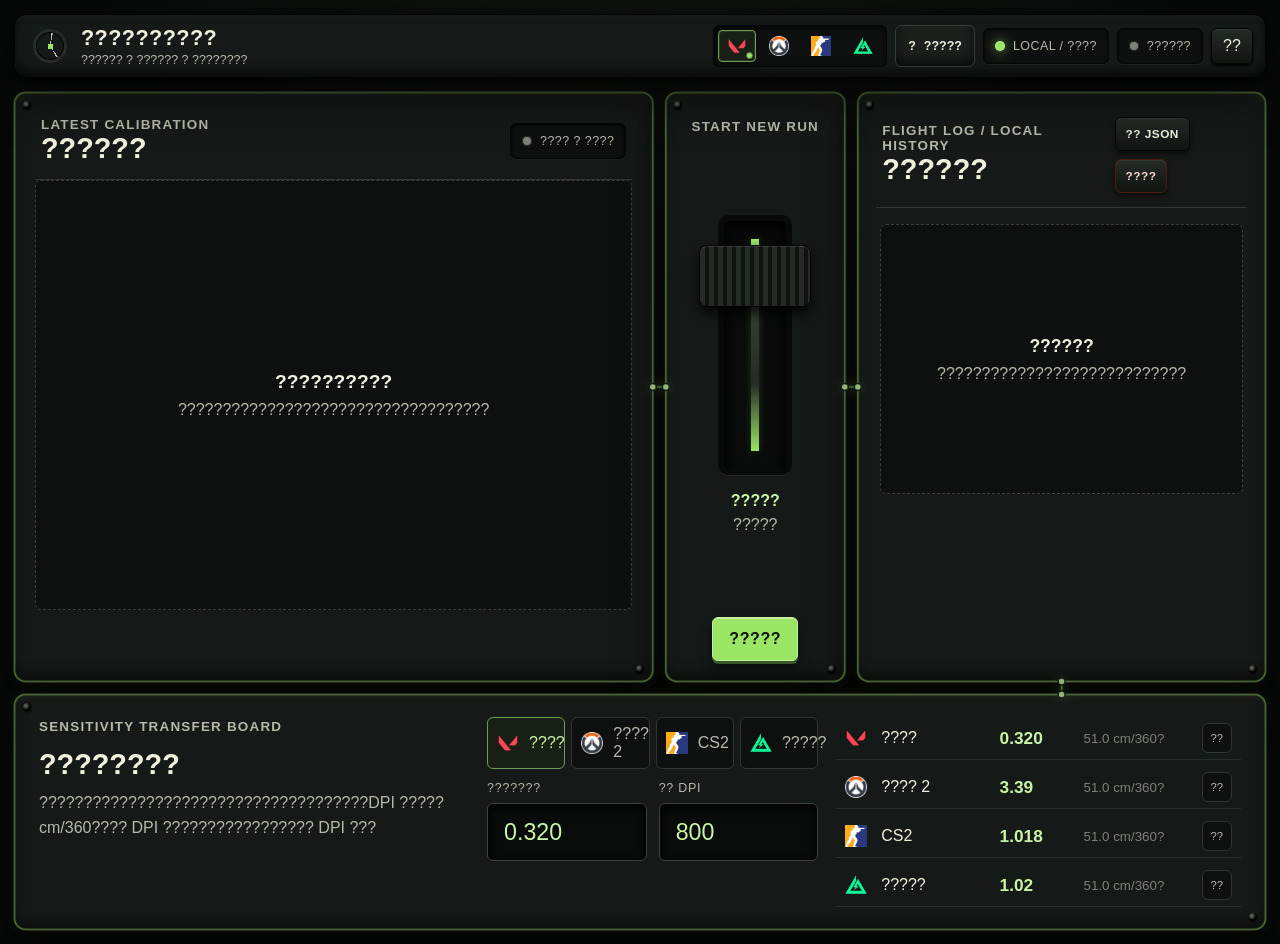
==== commit 85bd4512: "???????????" ====
--- a/index.html
+++ b/index.html
@@ -5,13 +5,13 @@
   <meta name="viewport" content="width=device-width, initial-scale=1">
   <meta name="color-scheme" content="dark">
   <link rel="icon" href="data:,">
-  <title>FPS 灵敏度夜航校准台</title>
+  <title>FPS ????????</title>
   <!--
-  THESIS: 让个人灵敏度推荐像一次可信的夜航仪表交叉校验，而不是黑底霓虹电竞仪表盘。
-  OWN-WORLD: 哑光石墨总面板、六联圆形仪表、暖白刻度、镭光绿有效态、琥珀警示灯、机械拨杆与短促阻尼运动。
-  STORY: 用户查看个人基线，输入 DPI 与当前灵敏度，校准舒适移动范围，完成四项游戏视角测试与一项桌面辅助测试，获得可解释且可保存的推荐值。
-  FIRST VIEWPORT: 左侧直接显示最近结果，中央启动拨杆，右侧本地飞行日志；下方提供四游戏互转与鼠标实验室入口。
-  FORM: 夜航六联仪表方向；组合 C 首页、B 测试台、A 结果页；线性校准 staging；seed 5dff0e76。
+  THESIS: ????????????????????????????????????
+  OWN-WORLD: ?????????????????????????????????????????????
+  STORY: ??????????? DPI ??????????????????????????????????????????????????
+  FIRST VIEWPORT: ?????????????????????????????????????????????
+  FORM: ??????????? C ???B ????A ???????? staging?seed 5dff0e76?
   -->
   <script>
     (() => {
@@ -30,8 +30,8 @@
       <div class="brand">
         <div class="brand-mark" aria-hidden="true"></div>
         <div>
-          <h1>个人灵敏度夜航校准台</h1>
-          <div class="brand-sub"><span id="brandGameName">《无畏契约》</span>桌面鼠标校准 · 数据仅保存在本机</div>
+          <h1>??????????</h1>
+          <div class="brand-sub"><span id="brandGameName">??????</span>?????? ? ????????</div>
         </div>
       </div>
       <div class="top-status">
@@ -40,33 +40,33 @@
              Overwatch favicon via https://overwatch.blizzard.com/
              Counter-Strike favicon via https://www.counter-strike.net/
              Delta Force favicon via https://www.playdeltaforce.com/ -->
-        <div class="game-switcher" id="gameSwitcher" role="radiogroup" aria-label="选择游戏">
-          <button class="game-switch" type="button" role="radio" aria-checked="true" data-game="valorant" title="无畏契约">
+        <div class="game-switcher" id="gameSwitcher" role="radiogroup" aria-label="????">
+          <button class="game-switch" type="button" role="radio" aria-checked="true" data-game="valorant" title="????">
             <img alt="" src="[data-uri]">
           </button>
-          <button class="game-switch" type="button" role="radio" aria-checked="false" data-game="overwatch2" title="守望先锋 2">
+          <button class="game-switch" type="button" role="radio" aria-checked="false" data-game="overwatch2" title="???? 2">
             <img alt="" src="[data-uri]">
           </button>
           <button class="game-switch" type="button" role="radio" aria-checked="false" data-game="cs2" title="CS2">
             <img alt="" src="[data-uri]">
           </button>
-          <button class="game-switch" type="button" role="radio" aria-checked="false" data-game="deltaforce" title="三角洲行动">
+          <button class="game-switch" type="button" role="radio" aria-checked="false" data-game="deltaforce" title="?????">
             <img alt="" src="[data-uri]">
           </button>
         </div>
         <a class="lab-entry-link" href="mouse-lab.html">
-          <span aria-hidden="true">⌁</span>
-          鼠标实验室
+          <span aria-hidden="true">?</span>
+          ?????
         </a>
-        <div class="local-placard"><span class="lamp live"></span>LOCAL / 本地模式</div>
-        <div class="status-placard" id="deviceStatus"><span class="lamp" id="inputLamp"></span><span id="inputModeText">等待鼠标输入</span></div>
-        <button class="sound-toggle" id="soundToggle" type="button" aria-label="关闭声音" aria-pressed="true">🔊</button>
+        <div class="local-placard"><span class="lamp live"></span>LOCAL / ????</div>
+        <div class="status-placard" id="deviceStatus"><span class="lamp" id="inputLamp"></span><span id="inputModeText">??????</span></div>
+        <button class="sound-toggle" id="soundToggle" type="button" aria-label="????" aria-pressed="true">??</button>
       </div>
     </header>
 
     <aside class="mobile-gate panel">
-      <h2 class="section-title">需要更宽的桌面窗口</h2>
-      <p class="muted">瞄准测试需要稳定的鼠标移动区域。请把浏览器窗口扩展到至少 861 像素宽后再开始；历史记录仍保存在本机。</p>
+      <h2 class="section-title">?????????</h2>
+      <p class="muted">???????????????????????????? 861 ???????????????????</p>
     </aside>
 
     <main id="app">
@@ -82,173 +82,356 @@
               <div class="cluster-header">
                 <div>
                   <p class="placard-title">LATEST CALIBRATION</p>
-                  <h2 class="section-title" id="homeTitle">最近一次推荐</h2>
-                </div>
-                <div class="status-placard"><span class="lamp" id="homeResultLamp"></span><span id="homeResultState">尚无记录</span></div>
+                  <h2 class="section-title" id="homeTitle">??????</h2>
+                </div>
+                <div class="status-placard"><span class="lamp" id="homeResultLamp"></span><span id="homeResultState">????</span></div>
               </div>
               <div class="home-result-empty" id="homeResultEmpty">
-                <div><strong>尚无可展示的测试结果</strong>完成一次完整测试并保存后，这里会直接显示推荐值、四游戏换算和射击证据。</div>
+                <div><strong>??????????</strong>???????????????????????????????????</div>
               </div>
               <div class="home-result-content" id="homeResultContent" hidden>
                 <div class="home-result-summary">
                   <div>
-                    <span class="primary-result-label">当前游戏主推荐</span>
-                    <strong class="home-result-value" id="homePrimarySens">待测</strong>
-                    <span class="primary-result-unit" id="homePrimaryUnit">游戏内灵敏度</span>
+                    <span class="primary-result-label">???????</span>
+                    <strong class="home-result-value" id="homePrimarySens">??</strong>
+                    <span class="primary-result-unit" id="homePrimaryUnit">??????</span>
                   </div>
                   <dl class="compact-facts">
-                    <div><dt>cm / 360°</dt><dd id="homeCm360">待测</dd></div>
-                    <div><dt>有效 eDPI</dt><dd id="homeEdpi">待测</dd></div>
-                    <div><dt>射击命中率</dt><dd id="homeAccuracy">待测</dd></div>
-                    <div><dt>结果置信度</dt><dd id="homeConfidence">待测</dd></div>
+                    <div><dt>cm / 360?</dt><dd id="homeCm360">??</dd></div>
+                    <div><dt>?? eDPI</dt><dd id="homeEdpi">??</dd></div>
+                    <div><dt>?????</dt><dd id="homeAccuracy">??</dd></div>
+                    <div><dt>?????</dt><dd id="homeConfidence">??</dd></div>
                   </dl>
                 </div>
                 <section class="compact-section">
-                  <div class="compact-section-header"><strong>全部游戏等效推荐</strong><span>保持相同物理 cm/360°</span></div>
+                  <div class="compact-section-header"><strong>????????</strong><span>?????? cm/360?</span></div>
                   <ol class="compact-conversion-list" id="homeConversionList"></ol>
                 </section>
                 <div class="recommendation-strip home-alternatives">
-                  <div class="candidate"><span>较低备选</span><strong id="homeLowSens">待测</strong></div>
-                  <div class="candidate primary"><span>主推荐值</span><strong id="homeMainSens">待测</strong></div>
-                  <div class="candidate"><span>较高备选</span><strong id="homeHighSens">待测</strong></div>
+                  <div class="candidate"><span>????</span><strong id="homeLowSens">??</strong></div>
+                  <div class="candidate primary"><span>????</span><strong id="homeMainSens">??</strong></div>
+                  <div class="candidate"><span>????</span><strong id="homeHighSens">??</strong></div>
                 </div>
                 <section class="compact-section">
-                  <div class="compact-section-header">ۮ���-��k�w��@���͵�������͕���Aɽ5�ф���'�.����B7�'�&/�B;��3�>��2'�n�B3����ꯢ�w���6���_�"Ö�O�&7���"?��͵����4(��������������������𽑥��4(���������������������؁������͕�����ɼ�����������̈����͕���Aɽ��-�����̈��ɥ��������'�.�������R��j�򃚂-�A$��𽑥��4(���������������������؁������͕�����ɼ��ɕ٥�܈�4(��������������������������������-�R��A$���������ɽ������͕���AɽQ�ɝ���������$���ɽ���𽑥��4(����������������������������������͕���AɽM���1��������O�&7���"?�ךV?�����������ɽ������͕���AɽQ�ɝ��M��̈����$���ɽ���𽑥��4(��������������������������������>-�����ꯢ�w������������ɽ������͕���AɽQ�ɝ��-������$���ɽ���𽑥��4(��������������������𽑥��4(�����������������������ѽ��������͕������䵉Ѹ���������M����Aɽ	Ѹ���������ѽ�����ͅ������-�R�����A$���;�ךV?�����ѽ��4(������������������𽑥��4(����������������𽑥��4(�������������������������͕�����ɼ���͍�����Ȉ��3��k�'�&/�VÚ6��>��>C��o�>���O��3�j��ߞ
-��3��7����r��Ϣ�������o�-�R��B;��7��k�k������j��S�����/��W�R�"C�⫒���O�zs����4(���������������͕�ѥ���4(���������������؁�����􉙽ɴ��ɥ���4(�����������������؁�����􉙥�����4(������������������񱅉���������%���Ј��򃚂-�A$𽱅����4(���������������������Ё�����%���Ј������յ��Ȉ����������������������ѕ������م�Ք����������ѵ����յ�ɥ���4(�������������������͵��������g�򃚂��ǖ*��"[�v�����7����ⷞj��{�f�A'��͵����4(����������������𽑥��4(�����������������؁�����􉙥�����4(������������������񱅉�������͕��%���Ј���O�&7���"?�ךV?��𽱅����4(���������������������Ё���͕��%���Ј������յ��Ȉ��������Ĉ����������ѕ������Ĉ�م�Ք������������ѵ���􉑕�������4(�������������������͵�������͕��!��Ј��^��V?��G�ꛖ��R���O���2�nЀ���ǊL�þ�3����ꘀ����ǎ�͵����4(����������������𽑥��4(�����������������؁�����􉙥�����4(������������������񱅉������􉙽�%���Ј���/��W��Ӗ�Ϣ��-8𽱅����4(���������������������Ё��􉙽�%���Ј������յ��Ȉ�������������������ѕ��Ĉ�م�Ք���̈�����ѵ����յ�ɥ���4(�������������������͵�����>���ǖN7��?��#�f��ⷞj����'�*W��Ǿ�3��7�R�>`�������
-���6���_��͵����4(����������������𽑥��4(��������������𽑥��4(4(���������������؁�����􉡥����ͥ�Ј���􉡥��ͥ�Ј�4(�����������������؁�����􉡥����ͥ�е�����4(�������������������؁�����􉡥����ͥ�еѥѱ��������������􉱅������􉡥�1������������>��$���]��!%��򃚂���"�𽑥��4(�����������������������􉡥�Mх��̈��ɥ����ٔ�����є������r����~���?��#�f����*o�-�^���W����R��^ے�7�>��&/�*�����d�A'��3��7��ǖN7�B;��/��W����4(�����������������������������􉡥����٥�����ф����􉡥��٥��5�ф���������������4(�������������������؁�����􉡥��ɕ�����̈�4(���������������������������n��؁A$����ɽ�����􉡥���I�����Ј�����,���ɽ���������4(���������������������������n��ۖn{�*��:-����ɽ�����􉡥�A������I�����Ј�����,���ɽ���������4(����������������������������?��#�f���/��۞ꘀ���ɽ�����􉵕���ɕ�A������I�����Ј���'�����*����ɽ���������4(������������������𽑥��4(����������������𽑥��4(�������������������ѽ��������͕������䵉Ѹ����􉍽�����5��͕	Ѹ���������ѽ����>�����{�:��򃚂�7������ѽ��4(��������������𽑥��4(4(���������������؁�����􉅍ѥ���ɽ܈�4(�������������������ѽ���������ɥ���䵉Ѹ�����ѽ-����Ʌѥ��	Ѹ���������ѽ�����w��c��������ۚ���-���*��2�n����ѽ��4(�������������������ѽ��������͕������䵉Ѹ����ф����������������ѽ�����S�n{��[������ѽ��4(��������������𽑥��4(������������𽑥��4(����������𽑥��4(����������ѥ����4(�������͕�ѥ���4(4(�������͕�ѥ���������͍ɕ�������͍ɕ��������Ʌѥ�����ɥ������������􉍅���Ʌѥ��Q�ѱ���4(���������؁�����􉍅���Ʌѥ�������Ј�4(�����������ͥ��������􉍅���Ʌѥ���������������4(��������������������������ɐ�ѥѱ���5=Y59P�9Y1=A���4(�������������ȁ������͕�ѥ���ѥѱ�����􉍅���Ʌѥ��Q�ѱ�������-�"K�-���*��2�n����4(����������������������ѕ����
-�-����/�B;��3��w�2�&/�W�J3�&/�--�-��ۚR��v���3�r��򃚂�z���+�k�-������3�VӞj�ޛ�>Ϛ&��*��-�^��r�
-�-����W�n�������4(�������������؁������ɕ����е�х����4(���������������؁������ɕ����Ј��������&���g�^ۦ^����������ɽ�����􉍅�Q������������ɽ���𽑥��4(���������������؁������ɕ����Ј��������n㖾瞞�*��ޣ�����������ɽ�����􉍅�M���������ɽ���𽑥��4(���������������؁������ɕ����Ј���������O�������<���������ɽ�����􉍅�%����5�����������,���ɽ���𽑥��4(������������𽑥��4(�������������؁�����􉹽ѥ������g�-3��Þ�_�j�b�����j�"K�-���*��2��s��3��7�����Þ�'�B3��;�򃚂�z��j�������&��B�:c��ϖ���ꛎ𽑥��4(�������������؁�����􉅍ѥ���ɽ܈�4(�����������������ѽ��������͕������䵉Ѹ����ф����������������ѽ����>[��#�r��������-���ѽ��4(������������𽑥��4(�����������ͥ���4(������������ѥ���������􉍅���Ʌѥ����х������������􉍅���Ʌѥ��Mх����4(������������񍅹م́��􉍅���Ʌѥ��-��م̈��ɥ��������򃚂���*��2�nӚ���-�2�~|��𽍅�م��4(�������������؁�������х����ٕɱ�䈁��􉍅�=ٕɱ���4(���������������؁������ٕɱ�䵍�ɐ��4(������������������������������ɐ�ѥѱ���Id���4(�����������������́������͕�ѥ���ѥѱ����k�-�����"K�-�j�ޛ�>Ϛ&��*����4(��������������������
-�-����/��k��c�#���>[�^������*���j�n㖾瞞�*���o��?��#�f���7�R��2�^ے�k�-��*��f7�꟒�����O������4(�������������������ѽ���������ɥ���䵉Ѹ������х��-����Ʌѥ��	Ѹ���������ѽ�������,�����K����-���ѽ��4(��������������𽑥��4(������������𽑥��4(������������ѥ����4(��������𽑥��4(�������͕�ѥ���4(4(�������͕�ѥ���������͍ɕ�������͍ɕ���ѕ�Ј��ɥ�������������ѕ��Q�ѱ���4(���������؁������ѕ�е����Ј�4(�����������ͥ���������ѕ�еͥ����ȁ�������4(��������������������������ɐ�ѥѱ���-UII9P�MQ-���4(�������������؁�������х�����չѕȈ�����������х��9յ��Ȉ���������������������х��Q�х����������𽑥��4(�������������ȁ������͕�ѥ���ѥѱ������ѕ��Q�ѱ�������2�nӢ���BD���4(����������������������х�����͍ɥ�ѥ��������х���͍ɥ�ѥ�������4(�������������؁������ѕ�е���ѽȵ��ɐ��4(������������������������r���/��W�j���"?�ךV?��������4(�����������������ɽ�����􉱥ٕ-������ѕM��̈�����,���ɽ���4(���������������͵������􉱥ٕ-������ѕA�ɍ��Ј���O�&7�������j������͵����4(���������������؁������ѕ�е���ѽȵɅ�������ѕ����ѽ�I������ɥ���������S����g�'��o�ꘈ�𽑥��4(������������𽑥��4(4(���������������ѽ�������􉑅���ȵ�Ѹ�ѕ�е����������􉍅����Q���	Ѹ���������ѽ����>[��#��/��W��ۢ�S�n{��[������ѽ��4(�����������ͥ���4(4(������������ѥ����������ѕ�е������������4(�������������؁������ѕ�е�х�������ѕ��Mх����4(��������������񍅹م́��􉅥�-��م̈��ɥ����������3�z�-��/��W�2�~|��𽍅�م��4(���������������؁������ѕ�е�٥�������Ր�����ѕ��٥�����!Ր��4(�����������������؁�����􉱥ٔ��٥��������ɥ����ɥ�������􋖺{�^ۚ�/��W�VÚ6���4(�������������������؁�����􉱥ٔ��٥�������ѕ�����������􉱥ٕ!���1�������F��ⴀ�����-����������ɽ�����􉱥ٕ!��̈���������ɽ���𽑥��4(�������������������؁�����􉱥ٔ��٥�������ѕ�����������􉱥ٕ���Ʌ��1�������F��ⷞ:-���������ɽ�����􉱥ٕ���Ʌ�������,���ɽ���𽑥��4(�������������������؁�����􉱥ٔ��٥�������ѕ������������z����������ɽ�����􉱥ٕ5��͕̈�����ɽ���𽑥��4(�������������������؁�����􉱥ٔ��٥�������ѕ�����������􉱥ٕI���ѥ��1��������ϖv�>7��P���������ɽ�����􉱥ٕI���ѥ��������,���ɽ���𽑥��4(�������������������؁�����􉱥ٔ��٥�������ѕ����������
-�-�?�޸���������ɽ�����􉱥ٕ-�����ɽȈ�����,���ɽ���𽑥��4(�������������������؁�����􉱥ٔ��٥�������ѕ����������޿���V#�:-���������ɽ�����􉱥ٕ��������������,���ɽ���𽑥��4(�������������������؁�����􉱥ٔ��٥�������ѕ����������������������ɽ�����􉱥ٕ=ٕ�͡���̈�����ɽ���𽑥��4(�������������������؁�����􉱥ٔ��٥�������ѕ�����������􉱥ٕ-���1��������O�&7�����4���������ɽ�����􉱥ٕ-�����Ā������ɽ���𽑥��4(����������������𽑥��4(�����������������؁�����􉙅�ѽȵ��������Ք����􉙅�ѽ�-�����-Ք��ɽ����х��̈��ɥ����ٔ��͕�ѥٔ���������4(�����������������������������􉙅�ѽȵ������������Ȉ���􉙅�ѽ�-�����-����Ȉ��ךV?�ꛚ����7�"�6�������4(���������������������ɽ�����􉙅�ѽ�-�����Y��Ք�������
-܀��������ɽ���4(�����������������������������􉙅�ѽȵ���������չё�ݸ����􉙅�ѽ�-�����-�չё�ݸ��ȃ��K�B;����/�-���������4(����������������𽑥��4(��������������𽑥��4(���������������؁�����􉍅�م̵�Ր��4(�����������������؁������Ր�ɕ����Ј�QMP�Q%5���ɽ������ѕ��Q������Ը����ɽ���𽑥��4(�����������������؁������Ր�ɕ����Ј�MMM%=8���ɽ������͕�ͥ��Aɽ�ɕ�̈�Ā������ɽ���𽑥��4(��������������𽑥��4(���������������؁�����􉉥����չё�ݸ����􉉥�-�չё�ݸ����������𽑥��4(���������������؁�������х����ٕɱ�䈁���ѕ��=ٕɱ���4(�����������������؁������ٕɱ�䵍�ɐ��4(��������������������������������ɐ�ѥѱ������ٕɱ��-����Ȉ�QMP�����4(�������������������́������͕�ѥ���ѥѱ������ٕɱ��Q�ѱ�������2�nӢ���BD���4(������������������������ٕɱ��Q��Ј��-�b�n떺k�r��ⷖ��-���*��򃚂�^/����fk�.����K��3�z�-�n����B;�2'�򃚂�ޛ�R����-����4(���������������������ѽ���������ɥ���䵉Ѹ������х���ѥ��	Ѹ���������ѽ�������/�������/��T���ѽ��4(����������������𽑥��4(��������������𽑥��4(������������𽑥��4(������������ѥ����4(4(�����������ͥ���������ѕ�еͥ����ȁ�������4(��������������������������ɐ�ѥѱ���QMP�-!--1%MP���4(������������񽰁������ѕ�е��������Ј����ѕ��-�������Ј�𽽰�4(�������������؁�����􉹽ѥ�����vg��n����r���z�-�B;�2'�ޛ�R����-��o����⫦��n��>��r�2��ӖB#�-�2$����ɽ���͌���ɽ�����"[�"�6���_�>���k�j-�s�𽑥��4(�����������ͥ���4(��������𽑥��4(�������͕�ѥ���4(4(�������͕�ѥ���������͍ɕ�������͍ɕ���ɕ�ձ�̈��ɥ�������������ɕ�ձ��Q�ѱ���4(���������؁������ɕ�ձе����Ј�4(������������ѥ����������ɕ�ձе����ѕȁ�������4(�������������؁������ɕ�ձе�����Ȉ�4(�����������������4(������������������������������ɐ�ѥѱ���-I=ML�-!-,�-=5A1Q���4(�����������������ȁ������͕�ѥ���ѥѱ������ɕ�ձ��Q�ѱ����r�����ךV?�ꛖ�뢺����4(�����������������؁�����􉝅������ѕ�Ј�񥵜����ɕ�ձ�-���%���������^��V?��G�ꛖn���-���Ɍ􉑅ф饵�������퉅͔�б�Y	=I��--��9MU�U�%--5��) �a9MH�%��ь�E�EQI���D��YP��	D��YP��YL��iT��iT��YX���T��iT��IT��iP��iT��YT��iX��YT��iT��YX��YX��iT��YX��i\���T���T��IT��iT��iP��YU�8Ց-E��U��Q--E(圼�坍 �U<���ܭى�A���P�-�4�5�=-���EYHѹ<�h��1�E	--]��I�E��,�����=IU��i���U=����Y�9�-������5i��M)�M)�匭����Aё9Y��٬�a��`�)YIE�=���A�U�!`ཥ��-������!��յ�! �I�Q\�	�%�Y�-Y=E-�Y��%Iɡ��	9Q�A��eŭ���-��ae�Y���]E �8�1���A����9@��͸�5�!����Ae%���ܭ-�\�)�)<�%0�5�)]��-Y�@��5-�	�P��A-�5-�-��=�ML�]]����aDŤ՝]�1-�	���E-�Ye4���]E��5�U��ݵ���P��-��9-��-��iE0��Q�=e,��Mea�M�5٭Y�ɕ]%����-��Ei!19���i���ŵ--�E����a%�	=e)�卜�5-X��	5����EѬ��ѥ%��-M�)�	i9����������A�M!�MM=��@��,��4ݵY�(��š�@��]�Y��-�0Ƚ����5)ё��-�ͩAŉ��݉�!�-�	��i)��ٵ!E)��1�������������9��]E՝YU!!����Q���	��d�Ź����I!��%E--�����)E�e	�幹)��鍵����%!ٝ��1(�-�ѡ��=)4�)�Q��Pщ�9�9-9�ѡ����iUE�=���L���--��9���e�aE\�e���9�-��ѥi����ѝ1E�e��5���I8�噝��-9�-P�	5�����!�ᡬ���-��-I�5=$�5H�᡼�A���Q��=��-X�н�iAQ(ٽH�h�Y-=�$ٽI�ia-=�4�ᥬ�нݩ�ݕ�M-�	)��I)��I(�!�Ѽ��\཭��MUY=I,�-e%$�����ɽ������ɕ�ձ�-���9������^��V?��G�����ɽ����������>��nӚ:���O����O�&7���"<������𽑥��4(��������������𽑥��4(���������������؁�������х��̵�����ɐ�������������􉱅�����ٔ�����ɕ�ձ�1��������������������ɕ�ձ�MхѕQ��Ј������_��3�"@������𽑥��4(������������𽑥��4(�������������؁������ɕ�ձе�յ�����4(���������������؁�������ɥ����ɕ�ձЈ�4(�����������������������������ɥ����ɕ�ձе���������O�&7���"?���:��6@������4(�������������������ɽ����������ɥ����ɕ�ձеم�Ք�����ɕ�ձ�Aɥ����M��̈�����,���ɽ���4(�����������������������������ɥ����ɕ�ձеչ�Ј����ɕ�ձ�Aɥ����U��Ј����"?��ךV?��������4(��������������𽑥��4(��������������񑰁������ɕ�ձе����̈�4(������������������������������
-����񑐁���ɕ�ձ�-����������,𽑐�𽑥��4(�����������������������r'�V ��A$���񑐁���ɕ�ձ����������,𽑐�𽑥��4(�������������������������-�F��ⷞ:-���񑐁���ɕ�ձ����Ʌ�������,𽑐�𽑥��4(������������������������O�zs�����������񑐁���ɕ�ձ�-���������������,𽑐�𽑥��4(��������������𽑰�4(������������𽑥��4(�������������͕�ѥ���������ɕ�ձе�٥��������ɥ�������������ɕ�ձ�٥�����Q�ѱ���4(���������������؁�����􉍽����е͕�ѥ��������Ȉ����ɽ������ɕ�ձ�٥�����Q�ѱ������-��;�:��"ۢ��6����ɽ����������
-�-�?�޻�2'�n����6+����K���2X������𽑥��4(��������������񑰁������٥�������ɥ������ɕ�ձ�٥�����-ɥ���𽑰�4(�������������͕�ѥ���4(�������������͕�ѥ��������􉍽�ٕ�ͥ���͕�ѥ�����ɥ������������􉍽�ٕ�ͥ��Q�ѱ���4(���������������؁�����􉍽�ٕ�ͥ������������4(�������������������4(��������������������������������ɐ�ѥѱ���10�-5�I-=559Q%=9L���4(�������������������́������͕�ѥ���ѥѱ�����􉍽�ٕ�ͥ��Q�ѱ����������"?��'�V#�:��6@���4(����������������𽑥��4(������������������������w�2�n�B3�&��B�������
-�������4(��������������𽑥��4(��������������񽰁�����􉍽�ٕ�ͥ������Ј���􉍽�ٕ�ͥ��1��Ј�𽽰�4(�������������͕�ѥ���4(�������������؁������ɕ��������ѥ�����ɥ���4(���������������؁�����􉍅�����є������������;���$���������ɽ�����􉱽�M��̈�����,���ɽ���𽑥��4(���������������؁�����􉍅�����є��ɥ��������������:��6C�����������ɽ�����􉵅��M��̈�����,���ɽ���𽑥��4(���������������؁�����􉍅�����є������������c���$���������ɽ�����􉡥��M��̈�����,���ɽ���𽑥��4(������������𽑥��4(�������������؁�����􉅍ѥ���ɽ܈���屔����������������4(�����������������ѽ���������ɥ���䵉Ѹ�����ٕͅI��ձ�	Ѹ���������ѽ�����w��c�"Úr��rÖ:�>����ѽ��4(�����������������ѽ��������͕������䵉Ѹ������չ����	Ѹ���������ѽ����-7�ZÚ�/��T���ѽ��4(�����������������ѽ��������͕������䵉Ѹ����ф����������������ѽ�����S�n{��[������ѽ��4(������������𽑥��4(������������ѥ����4(4(�����������ͥ���������ɕ�ձе��х����������4(��������������������������ɐ�ѥѱ���Y%9-���aA19Q%=8���4(�������������ȁ������͕�ѥ���ѥѱ�����S����g�'��_�"���4(����������������������ѕ�����S����b��n㖾��;��/��W�&7�ךV?�ꛞj��{��3��-����&˚���Þj�b��r��#�s�-뚆���7��3��7�b������O���2�nӎ���4(�������������؁�����􉙅�ѽȵ͍�ɔ����Ј���􉙅�ѽ�M��ɕ1��Ј�𽑥��4(�������������ȁ������͕�ѥ���ѥѱ����"��碆��:����4(�������������؁������͍�ɔ����̈����͍�ɕ	��̈�𽑥��4(�������������؁������������ѥ�������ɕ�ձ�������ѥ����𽑥��4(�����������ͥ���4(��������𽑥��4(�������͕�ѥ���4(����𽵅���4(��𽑥��4(4(���؁������ѽ��Ј����ѽ��Ј�ɽ����х��̈��ɥ����ٔ�����є��𽑥��4(4(���͍ɥ�Ё�Ɍ􉑅ф�م��Ʌ�е�ɽ̹�̈��͍ɥ���4(���͍ɥ�Ё�Ɍ��͕�ٕ̽���Ƚ�ͅ��̸�Ը�������̈��͍ɥ���4(���͍ɥ�Ё�Ɍ��͕�̽�����̈��͍ɥ���4(𽉽���4(�ѵ��4+                  <div class="compact-section-header"><strong>???????</strong><span>?????????????</span></div>
+                  <dl class="evidence-grid" id="homeEvidenceGrid"></dl>
+                </section>
+              </div>
+            </article>
+
+            <article class="start-bay panel">
+              <p class="placard-title">START NEW RUN</p>
+              <div class="lever-wrap">
+                <div class="lever-track" id="startLeverControl" role="slider" tabindex="0"
+                     aria-label="?????????" aria-orientation="vertical"
+                     aria-valuemin="0" aria-valuemax="100" aria-valuenow="0">
+                  <div class="lever-handle" id="startLever"></div>
+                </div>
+                <span class="muted lever-hint" id="leverHint"><strong>?????</strong>?????</span>
+              </div>
+              <button class="primary-btn" id="startNewBtn" type="button">?????</button>
+            </article>
+
+            <article class="history-panel panel">
+              <div class="history-header">
+                <div>
+                  <p class="placard-title">FLIGHT LOG / LOCAL HISTORY</p>
+                  <h2 class="section-title">??????</h2>
+                </div>
+                <div class="history-actions">
+                  <button class="secondary-btn" id="exportBtn" type="button">?? JSON</button>
+                  <button class="danger-btn" id="clearBtn" type="button">????</button>
+                </div>
+              </div>
+              <ol class="history-list" id="historyList"></ol>
+            </article>
+          </div>
+
+          <section class="converter-panel panel" aria-labelledby="converterTitle">
+            <div class="converter-copy">
+              <p class="placard-title">SENSITIVITY TRANSFER BOARD</p>
+              <h2 class="section-title" id="converterTitle">????????</h2>
+              <p>?????????????????????????????????????DPI ????? cm/360???? DPI ????????????????? DPI ???</p>
+            </div>
+            <div class="converter-controls">
+              <div class="converter-inputs">
+                <div class="converter-game-picker" id="converterGamePicker" role="radiogroup" aria-label="??????"></div>
+                <div class="field">
+                  <label for="converterSensInput">???????</label>
+                  <input id="converterSensInput" type="number" min="0.01" max="10" step="0.001" value="0.320" inputmode="decimal">
+                </div>
+                <div class="field">
+                  <label for="converterDpiInput">?? DPI</label>
+                  <input id="converterDpiInput" type="number" min="100" max="32000" step="50" value="800" inputmode="numeric">
+                </div>
+              </div>
+              <div class="converter-output-list" id="converterOutputList" aria-live="polite"></div>
+            </div>
+          </section>
+        </div>
+      </section>
+
+      <section class="screen" id="screen-setup" aria-labelledby="setupTitle">
+        <article class="workflow-panel panel">
+          <aside class="workflow-rail">
+            <p class="placard-title">CALIBRATION RUNWAY</p>
+            <ol class="step-list">
+              <li class="step-item current"><span class="step-num">1</span><span>??????</span></li>
+              <li class="step-item"><span class="step-num">2</span><span>??????</span></li>
+              <li class="step-item"><span class="step-num">3</span><span>?????</span></li>
+              <li class="step-item"><span class="step-num">4</span><span>??????</span></li>
+              <li class="step-item"><span class="step-num">5</span><span>??????</span></li>
+              <li class="step-item"><span class="step-num">6</span><span>????</span></li>
+              <li class="step-item"><span class="step-num">7</span><span>??????</span></li>
+              <li class="step-item"><span class="step-num">8</span><span>????</span></li>
+            </ol>
+          </aside>
+          <div class="workflow-main">
+            <div class="setup-card">
+              <p class="placard-title">PREFLIGHT INPUT</p>
+              <h2 class="section-title" id="setupTitle">????????????</h2>
+              <div class="game-context"><img id="setupGameIcon" alt="??????" src="[data-uri]"><strong id="setupGameName">????</strong><span id="setupEquivalence">????????? cm/360?</span></div>
+              <p>????????????????????????????? 65%?150% ?????????????????????????????????????????????</p>
+              <section class="setup-pro-selector" aria-labelledby="setupProTitle">
+                <header class="setup-pro-heading">
+                  <div>
+                    <span class="setup-pro-kicker"><span class="lamp live"></span>?? / ???? DPI ??</span>
+                    <strong id="setupProTitle">? VALORANT ????????</strong>
+                  </div>
+                  <a href="https://prosettings.net/lists/valorant/" target="_blank" rel="noreferrer">ProSettings ???? ?</a>
+                </header>
+                <div class="setup-pro-layout">
+                  <div class="setup-pro-directory">
+                    <div class="setup-pro-filters">
+                      <label>
+                        <span>???? / ?? / ??</span>
+                        <input id="setupProSearch" type="search" placeholder="?? ZmjjKK?Fnatic?Razer" autocomplete="off">
+                      </label>
+                      <label>
+                        <span>?? DPI</span>
+                        <select id="setupProDpiFilter"><option value="">??</option></select>
+                      </label>
+                    </div>
+                    <div class="setup-pro-list" id="setupProList" role="listbox" aria-label="VALORANT ??????"></div>
+                    <span class="setup-pro-list-state" id="setupProListState" aria-live="polite">??????????</span>
+                  </div>
+                  <div class="setup-pro-profile">
+                    <div class="setup-pro-selected">
+                      <span>????</span>
+                      <strong id="setupProPlayer">????</strong>
+                      <small id="setupProMeta">????????????????????????</small>
+                    </div>
+                    <div class="setup-pro-dpi-choices" id="setupProDpiChoices" aria-label="???????? DPI"></div>
+                    <div class="setup-pro-preview">
+                      <div><span>?? DPI</span><strong id="setupProTargetDpi">??</strong></div>
+                      <div><span id="setupProSensLabel">???????</span><strong id="setupProTargetSens">??</strong></div>
+                      <div><span>??????</span><strong id="setupProTargetCm">??</strong></div>
+                    </div>
+                    <button class="secondary-btn" id="applySetupProBtn" type="button" disabled>??? DPI ????</button>
+                  </div>
+                </div>
+                <p class="setup-pro-disclaimer">????????????????????????????????????????????</p>
+              </section>
+              <div class="form-grid">
+                <div class="field">
+                  <label for="dpiInput">?? DPI</label>
+                  <input id="dpiInput" type="number" min="100" max="32000" step="50" value="800" inputmode="numeric">
+                  <small>??????????????? DPI?</small>
+                </div>
+                <div class="field">
+                  <label for="sensInput">???????</label>
+                  <input id="sensInput" type="number" min="0.01" max="10" step="0.001" value="0.320" inputmode="decimal">
+                  <small id="sensHint">?????????? 0.01?10??? 0.001?</small>
+                </div>
+                <div class="field">
+                  <label for="fovInput">??????</label>
+                  <input id="fovInput" type="number" min="60" max="130" step="1" value="103" inputmode="numeric">
+                  <small>???????????????? cm/360? ???</small>
+                </div>
+              </div>
+
+              <div class="hid-assist" id="hidAssist">
+                <div class="hid-assist-copy">
+                  <div class="hid-assist-title"><span class="lamp" id="hidLamp"></span>?? / WebHID ????</div>
+                  <p id="hidStatus" aria-live="polite">????????????????????? DPI?????????</p>
+                  <span class="hid-device-meta" id="hidDeviceMeta" hidden></span>
+                  <div class="hid-readouts">
+                    <span>?? DPI <strong id="hidDpiReadout">??</strong></span>
+                    <span>????? <strong id="hidPollingReadout">??</strong></span>
+                    <span>?????? <strong id="measuredPollingReadout">????</strong></span>
+                  </div>
+                </div>
+                <button class="secondary-btn" id="connectMouseBtn" type="button">????????</button>
+              </div>
+
+              <div class="action-row">
+                <button class="primary-btn" id="toCalibrationBtn" type="button">???????????</button>
+                <button class="secondary-btn" data-go-home type="button">????</button>
+              </div>
+            </div>
+          </div>
+        </article>
+      </section>
+
+      <section class="screen" id="screen-calibration" aria-labelledby="calibrationTitle">
+        <div class="calibration-layout">
+          <aside class="calibration-info panel">
+            <p class="placard-title">MOVEMENT ENVELOPE</p>
+            <h2 class="section-title" id="calibrationTitle">????????</h2>
+            <p class="muted">???????????????????????????????????????????</p>
+            <div class="readout-stack">
+              <div class="readout"><span>????</span><strong id="calTime">8.0 s</strong></div>
+              <div class="readout"><span>??????</span><strong id="calSpan">0</strong></div>
+              <div class="readout"><span>????</span><strong id="calInputMode">???</strong></div>
+            </div>
+            <div class="notice">??????????????????????????????????</div>
+            <div class="action-row">
+              <button class="secondary-btn" data-go-home type="button">??????</button>
+            </div>
+          </aside>
+          <article class="calibration-stage panel" id="calibrationStage">
+            <canvas id="calibrationCanvas" aria-label="??????????"></canvas>
+            <div class="stage-overlay" id="calOverlay">
+              <div class="overlay-card">
+                <p class="placard-title">READY</p>
+                <h3 class="section-title">??????????</h3>
+                <p>??????????????????????????????????????</p>
+                <button class="primary-btn" id="startCalibrationBtn" type="button">?? 8 ???</button>
+              </div>
+            </div>
+          </article>
+        </div>
+      </section>
+
+      <section class="screen" id="screen-test" aria-labelledby="testTitle">
+        <div class="test-layout">
+          <aside class="test-sidebar panel">
+            <p class="placard-title">CURRENT STAGE</p>
+            <div class="stage-counter"><span id="stageNumber">1</span> / <span id="stageTotal">5</span></div>
+            <h2 class="section-title" id="testTitle">?????</h2>
+            <p class="stage-description" id="stageDescription"></p>
+            <div class="test-factor-card">
+              <span>??????????</span>
+              <strong id="liveCandidateSens">??</strong>
+              <small id="liveCandidatePercent">????? 100%</small>
+              <div class="test-factor-rail" id="testFactorRail" aria-label="??????"></div>
+            </div>
+
+            <button class="danger-btn test-cancel" id="cancelTestBtn" type="button">?????????</button>
+          </aside>
+
+          <article class="test-main panel">
+            <div class="test-stage" id="testStage">
+              <canvas id="aimCanvas" aria-label="????????"></canvas>
+              <div class="test-evidence-hud" id="testEvidenceHud">
+                <div class="live-evidence-strip" aria-label="??????">
+                  <div class="live-evidence-item"><span id="liveHitsLabel">?? / ??</span><strong id="liveHits">0 / 0</strong></div>
+                  <div class="live-evidence-item"><span id="liveAccuracyLabel">???</span><strong id="liveAccuracy">??</strong></div>
+                  <div class="live-evidence-item"><span>??</span><strong id="liveMisses">0</strong></div>
+                  <div class="live-evidence-item"><span id="liveReactionLabel">????</span><strong id="liveReaction">??</strong></div>
+                  <div class="live-evidence-item"><span>????</span><strong id="liveClickError">??</strong></div>
+                  <div class="live-evidence-item"><span>????</span><strong id="liveEfficiency">??</strong></div>
+                  <div class="live-evidence-item"><span>??</span><strong id="liveOvershoots">0</strong></div>
+                  <div class="live-evidence-item"><span id="liveGainLabel">????</span><strong id="liveGain">1 / 5</strong></div>
+                </div>
+                <div class="factor-change-cue" id="factorChangeCue" role="status" aria-live="assertive" hidden>
+                  <span class="factor-change-kicker" id="factorChangeKicker">???????</span>
+                  <strong id="factorChangeValue">100% ? 0.320</strong>
+                  <span class="factor-change-countdown" id="factorChangeCountdown">2 ??????</span>
+                </div>
+              </div>
+              <div class="canvas-hud">
+                <div class="hud-readout">TEST TIME<strong id="testTime">25.0</strong></div>
+                <div class="hud-readout">SESSION<strong id="sessionProgress">1 / 5</strong></div>
+              </div>
+              <div class="big-countdown" id="bigCountdown" hidden>3</div>
+              <div class="stage-overlay" id="testOverlay">
+                <div class="overlay-card">
+                  <p class="placard-title" id="overlayKicker">TEST 1</p>
+                  <h3 class="section-title" id="overlayTitle">?????</h3>
+                  <p id="overlayText">????????????????????????????????</p>
+                  <button class="primary-btn" id="stageActionBtn" type="button">??????</button>
+                </div>
+              </div>
+            </div>
+          </article>
+
+          <aside class="test-sidebar panel">
+            <p class="placard-title">TEST CHECKLIST</p>
+            <ol class="test-checklist" id="testChecklist"></ol>
+            <div class="notice">??????????????????????????? <strong>Esc</strong> ?????????</div>
+          </aside>
+        </div>
+      </section>
+
+      <section class="screen" id="screen-results" aria-labelledby="resultsTitle">
+        <div class="result-layout">
+          <article class="result-cluster panel">
+            <div class="result-header">
+              <div>
+                <p class="placard-title">CROSS-CHECK COMPLETE</p>
+                <h2 class="section-title" id="resultsTitle">???????</h2>
+                <div class="game-context"><img id="resultGameIcon" alt="??????" src="[data-uri]"><strong id="resultGameName">????</strong><span>?????????</span></div>
+              </div>
+              <div class="status-placard"><span class="lamp live" id="resultLamp"></span><span id="resultStateText">????</span></div>
+            </div>
+            <div class="result-summary">
+              <div class="primary-result">
+                <span class="primary-result-label">???????</span>
+                <strong class="primary-result-value" id="resultPrimarySens">??</strong>
+                <span class="primary-result-unit" id="resultPrimaryUnit">??????</span>
+              </div>
+              <dl class="result-facts">
+                <div><dt>cm / 360?</dt><dd id="resultCm360">??</dd></div>
+                <div><dt>?? eDPI</dt><dd id="resultEdpi">??</dd></div>
+                <div><dt>?????</dt><dd id="resultAccuracy">??</dd></div>
+                <div><dt>?????</dt><dd id="resultConfidence">??</dd></div>
+              </dl>
+            </div>
+            <section class="result-evidence" aria-labelledby="resultEvidenceTitle">
+              <div class="compact-section-header"><strong id="resultEvidenceTitle">???????</strong><span>????????????</span></div>
+              <dl class="evidence-grid" id="resultEvidenceGrid"></dl>
+            </section>
+            <section class="conversion-section" aria-labelledby="conversionTitle">
+              <div class="conversion-heading">
+                <div>
+                  <p class="placard-title">ALL GAME RECOMMENDATIONS</p>
+                  <h3 class="section-title" id="conversionTitle">????????</h3>
+                </div>
+                <span>?????? cm/360?</span>
+              </div>
+              <ol class="conversion-list" id="conversionList"></ol>
+            </section>
+            <div class="recommendation-strip">
+              <div class="candidate"><span>????</span><strong id="lowSens">??</strong></div>
+              <div class="candidate primary"><span>????</span><strong id="mainSens">??</strong></div>
+              <div class="candidate"><span>????</span><strong id="highSens">??</strong></div>
+            </div>
+            <div class="action-row" style="padding: 0 4px;">
+              <button class="primary-btn" id="saveResultBtn" type="button">???????</button>
+              <button class="secondary-btn" id="runAgainBtn" type="button">????</button>
+              <button class="secondary-btn" data-go-home type="button">????</button>
+            </div>
+          </article>
+
+          <aside class="result-detail panel">
+            <p class="placard-title">EVIDENCE & EXPLANATION</p>
+            <h2 class="section-title">??????</h2>
+            <p class="muted">???????????????????????????????????????</p>
+            <div class="factor-score-list" id="factorScoreList"></div>
+            <h2 class="section-title">????</h2>
+            <div class="score-bars" id="scoreBars"></div>
+            <div class="explanation" id="resultExplanation"></div>
+          </aside>
+        </div>
+      </section>
+    </main>
+  </div>
+
+  <div class="toast" id="toast" role="status" aria-live="polite"></div>
+
+  <script src="data/valorant-pros.js"></script>
+  <script src="assets/vendor/gsap-3.15.0.min.js"></script>
+  <script src="assets/app.js"></script>
+</body>
+</html>
--- a/assets/shared.css
+++ b/assets/shared.css
@@ -620,6 +620,1604 @@
       white-space: nowrap;
     }
 
-    .copy-value-��}��-��k�w��M��յ�����������������ఀ�ݙȤ�����������ఀřȤ������4(��������������4(�������������ѕ��聍��ѕ��4(���������еͥ�耸��ɕ��4(�����4(4(��������ѽȵ͍�ɔ�ɽ܁��ɽ����4(������������مȠ����ѥٔ�ͽ�Ф�4(���������е�������مȠ�����е�����յ��Ф�4(���������еمɥ��е�յ�ɥ��х�ձ�ȵ�յ��4(�����4(4(��������ѽȵ͍�ɔ�ɽܹݥ���ȁ�4(������������مȠ����ѥٔ�ͽ�Ф�4(�����4(4(��������ѽȵ͍�ɔ��Ʌ����4(�����������������4(�������ٕə���聡������4(��������ɑ�ȵɅ���������4(�����������ɽչ�而�������4(���������͡����聥�͕Ѐ���������������4(�����4(4(��������ѽȵ͍�ɔ�������4(������ݥ�Ѡ聍����مȠ��͍�ɔ�͍�������������4(������������������4(�����������ɽչ��مȠ����ѥٔ��4(�����4(4(��������ٕ�ͥ���͕�ѥ����4(��������ɝ���ѽ�������4(�����4(4(��������ٕ�ͥ������������4(�������������聙����4(�������������ѕ��聉�͕�����4(���������ѥ�䵍��ѕ������������ݕ���4(���������������4(��������ɝ������ѽ�������4(�����4(4(��������ٕ�ͥ��������������4(��������ɝ�����4(������������مȠ�����������4(���������еͥ�耸��ɕ��4(�����4(4(��������ٕ�ͥ������Ё�4(��������ɝ�����4(����������������4(���������е��屔聹����4(��������ɑ�ȵѽ������ͽ������������4(�����4(4(��������ٕ�ͥ���ɽ܁�4(�������������聝ɥ��4(�������ɥ��ѕ����є����յ������������������ఀřȤ����������ఁ��Ѽ�����������ఁ��Ѽ������������ఁ��Ѽ��4(���������������4(�������������ѕ��聍��ѕ��4(����������������������4(��������ɑ�ȵ���ѽ������ͽ�������ɔ���4(�����4(4(��������ٕ�ͥ���ɽ܁�����4(������ݥ�Ѡ������4(������������������4(�����������е���聍��х���4(�����4(4(��������ٕ�ͥ���ɽ܁��ɽ����4(���������е�������مȠ�����е�����յ��Ф�4(���������еͥ��ĸ��ɕ��4(���������еمɥ��е�յ�ɥ��х�ձ�ȵ�յ��4(�����4(4(��������ٕ�ͥ���ɽ܀����ٕ�ͥ������х����4(��������ٕ�ͥ���ɽ܀����ٕ�ͥ�����є��4(������������مȠ�����������4(���������еͥ�耸��ɕ��4(������ѕ�е������ɥ����4(�����4(4(��������ٕ�ͥ���ɽܹ���ɕ�Ё��ɽ���4(��������ٕ�ͥ���ɽܹ���ɕ�Ѐ����ٕ�ͥ���������4(������������مȠ����ѥٔ�ͽ�Ф�4(�����4(4(��������ٕ�ͥ���ɽ܀����ٕ�ͥ��������������4(�������������聉�����4(��������ɝ���ѽ������4(������������مȠ�����������4(���������еͥ�耸��ɕ��4(�����4(4(�����ɕ��������ѥ�����ɥ���4(�������������聝ɥ��4(�������ɥ��ѕ����є����յ���ɕ���Р̰�řȤ�4(��������������4(��������ɝ������������4(�����4(4(������������є��4(�������������������4(������ѕ�е�����聍��ѕ��4(�����������ɽչ�而�������4(��������ɑ�������ͽ�����Ʉ��Ɉ�4(��������ɑ�ȵɅ���������4(�����4(4(������������є��ɥ�����4(��������ɑ�ȵ�����而ل�����4(�����������ɽչ�而�������4(�����4(4(������������є�������4(�������������聉�����4(������������مȠ�����������4(���������еͥ�耸�ɕ��4(�����4(4(������������є���ɽ����4(�������������聉�����4(��������ɝ���ѽ������4(������������مȠ����ѥٔ�ͽ�Ф�4(���������е�������مȠ�����е�����յ��Ф�4(���������еͥ��ĸ�ɕ��4(���������еمɥ��е�յ�ɥ��х�ձ�ȵ�յ��4(�����4(4(�����ɕ�ձе��х����4(������������������������4(�������ٕə���聅�Ѽ�4(�����4(4(�����ѕ�е��������4(������ݥ�Ѡ������4(��������ɝ���ѽ�������4(�����4(4(�����͍�ɔ����́�4(�������������聝ɥ��4(���������������4(��������ɝ���ѽ�������4(�����4(4(�����͍�ɔ�ɽ܁�4(�������������聝ɥ��4(�������ɥ��ѕ����є����յ���������řȀ�����4(���������������4(�������������ѕ��聍��ѕ��4(������������مȠ��������ѕ���4(���������еͥ�耸��ɕ��4(�����4(4(�����͍�ɔ��Ʌ����4(�����������������4(��������ɑ�ȵɅ���������4(�����������ɽչ�而�������4(���������͡����聥�͕Ѐ���������������4(�������ٕə���聡������4(�����4(4(�����͍�ɔ�������4(������������������4(������ݥ�Ѡ������4(�������Ʌ�͙�ɴ�͍���`�مȠ��͍�ɔ�͍���������4(�������Ʌ�͙�ɴ��ɥ���聱��Ё���ѕ��4(�����������ɽչ��مȠ����ѥٔ��4(�������Ʌ�ͥѥ����Ʌ�͙�ɴ����́مȠ����͔���������4(�����4(4(������������ѥ����4(��������ɝ���ѽ�������4(��������������ѽ�������4(��������ɑ�ȵѽ������ͽ������������4(�����4(4(������������ѥ�����4(������������ѥ�������4(������������مȠ��������ѕ���4(������������������ĸ���4(�����4(4(������������ѥ���հ���������������������4(4(��������ѕȵ��є��4(��������ɝ��������������4(������������مȠ�����������4(���������еͥ�耸��ɕ��4(������������������ĸ���4(�����4(4(�����ѽ��Ё�4(��������ͥѥ��聙�ᕐ�4(������赥���������4(���������������4(���������ѽ�������4(�������Ʌ�͙�ɴ��Ʌ�ͱ�є������������4(���������ݥ�Ѡ聵�������ఁ���������܀�����त�4(������������������������4(��������ɑ�������ͽ�����фՐ���4(��������ɑ�ȵɅ���������4(������������مȠ�������4(�����������ɽչ�而�������4(���������͡�����������������ɝ�������������4(����������������4(����������ѕȵ�ٕ���聹����4(�������Ʌ�ͥѥ��聽�����䀸�́��͔���Ʌ�͙�ɴ����́مȠ����͔���������4(�����4(4(�����ѽ��й͡�܁쁽����������Ʌ�͙�ɴ��Ʌ�ͱ�є�����������4(4(��������������є��4(�������������聹����4(��������ɝ���ѽ�������4(�������������������4(������ѕ�е�����聍��ѕ��4(�����4(4(��������������ݥ�Ѡ������ँ�4(�������������ɥ��쁝ɥ��ѕ����є����յ���řȀ�������4(����������ѽ��������쁝ɥ�����յ��Ā������4(����������ѽ�䵱��Ё쁵�ൡ�����聹�����4(����������ٕ�ѕȵ������쁝ɥ��ѕ����є����յ���ř���4(�������ѕ�е����Ё쁝ɥ��ѕ����є����յ�������������������ఀřȤ��������4(�������ѕ�еͥ����ȁ��������������������4(�������ѕ�е�٥�������Ր�쁱����������ɥ�����������4(���������ٔ��٥��������ɥ��쁝ɥ��ѕ����є����յ���ɕ���Ра����������řȤ���4(���������ٔ��٥�������ѕ��쁵����������������4(���������ٔ��٥�������ѕ��Ѡ�������Ѹ���Ĥ�쁉�ɑ�ȵ��������4(���������ٔ��٥�������ѕ��Ѡ�����������Ԥ�쁉�ɑ�ȵѽ������ͽ�������ɔ����4(����������ѽȵ��������Ք�쁵��������������쁝ɥ��ѕ����є����յ���ř�쁩��ѥ�䵥ѕ��聍��ѕ�쁝��������4(�������ѕ�е��������Ё���쁵����������������4(�������ɕ�ձе����Ё쁝ɥ��ѕ����є����յ���ř���4(�������ɕ�ձе�յ����쁝ɥ��ѕ����є����յ��聵���������ఀ�ݙȤ�����������ఀĸ͙Ȥ��4(������������������ɐ�쁑������聹�����4(�����4(4(��������������ݥ�Ѡ�����ँ�4(�����������͡������������������4(�������ѽ���ȁ���ͥѥ����хѥ�쁝ɥ��ѕ����є����յ���ř���4(�������ѽ���х��́쁩��ѥ�䵍��ѕ��聙����х����4(�������������ͥ�Ё쁝ɥ��ѕ����є����յ���ř���4(�������͕�����ɼ�͕���ѽȁ�4(��������ɝ���ѽ�������4(�������������������4(��������ɑ�������ͽ������������4(��������ɑ�ȵɅ�����مȠ��Ʌ���̵����ɽ���4(�����������ɽչ�而�������4(���������͡����聥�͕Ѐ��������ɝ�����԰��԰��԰���Ԥ�4(�����4(�����͕�����ɼ����������4(�������������聙����4(���������ѥ�䵍��ѕ������������ݕ���4(���������������4(�������������ѕ����х���4(�����������������ѽ�������4(��������ɑ�ȵ���ѽ������ͽ�����Ɉ��Ɍ�4(�����4(�����͕�����ɼ�������������ذ��͕�����ɼ���ɕ�ѽ�䰀�͕�����ɼ��ɽ�����쁵���ݥ�Ѡ����4(�����͕�����ɼ�����������ɽ�����͕�����ɼ�͕���ѕ����ɽ���쁑������聉����쁍�����مȠ��������4(�����͕�����ɼ������ȁ�4(�������������聙����4(�������������ѕ��聍��ѕ��4(��������������4(��������ɝ������ѽ������4(������������مȠ��������ѕ���4(���������е�������مȠ�����е�����յ��Ф�4(���������еͥ�耸�ɕ��4(���������ѕȵ�������耸�ݕ��4(�����4(�����͕�����ɼ�����������쁍�����مȠ����ѥٔ�ͽ�Ф쁙��еͥ�耸��ɕ��ݡ�є������聹��Ʌ���4(�����͕�����ɼ�����Ё�4(�������������聝ɥ��4(�������ɥ��ѕ����є����յ��聵��������ĸ�ՙȤ�����������ఀ��ՙȤ�4(���������������4(��������ɝ���ѽ�������4(�����4(�����͕�����ɼ����ѕ�́쁑������聝ɥ�쁝ɥ��ѕ����є����յ��聵��������řȤ������쁝��������4(�����͕�����ɼ����ѕ�́�������������쁑������聉����쁵�ɝ������ѽ�����쁍�����مȠ����������쁙��еͥ�耸��ɕ���4(�����͕�����ɼ����ѕ�́����а��͕�����ɼ����ѕ�͕́���Ё�4(������ݥ�Ѡ������4(������������������4(���������������������4(��������ɑ�������ͽ������������4(��������ɑ�ȵɅ���������4(������������مȠ�������4(�����������ɽչ�而�������4(����������聥���ɥ��4(�����4(�����͕�����ɼ����Ё�4(��������ൡ������������4(��������ɝ���ѽ������4(�������ٕə���聅�Ѽ�4(��������ɑ�������ͽ������������4(�����������ɽչ�而�������4(������͍ɽ����ȵ�����而�����Ѐ��������4(�����4(�����͕�����ɼ�ɽ܁�4(������ݥ�Ѡ������4(����������ݥ�Ѡ���4(�������������聝ɥ��4(�������ɥ��ѕ����є����յ��聵��������řȤ���Ѽ�4(���������������4(�������������ѕ��聍��ѕ��4(�����������������������4(��������ɑ�����4(��������ɑ�ȵ���ѽ������ͽ�������Ɉ���4(������������مȠ��������ѕ���4(�����������ɽչ���Ʌ����ɕ���4(������ѕ�е�����聱����4(���������ͽ������ѕ��4(�����4(�����͕�����ɼ�ɽ�鱅�е������쁉�ɑ�ȵ���ѽ�����4(�����͕�����ɼ�ɽ�顽ٕȁ쁍�����مȠ������쁉����ɽչ�而��������4(�����͕�����ɼ�ɽ�m�ɥ��͕���ѕ����Ք�t�쁍�����مȠ����ѥٔ�ͽ�Ф쁉����ɽչ�而��ń����4(�����͕�����ɼ�ɽ܀�������쁵���ݥ�Ѡ��쁽ٕə���聡������ѕ�е�ٕə���聕����ͥ��ݡ�є������聹��Ʌ���4(�����͕�����ɼ�ɽ܁��ɽ���쁍����聥���ɥ���4(�����͕�����ɼ�ɽ܁͵����쁵�ɝ�����������쁍�����مȠ������������4(�����͕�����ɼ�ɽ܀����쁍�����مȠ������쁙��е�������مȠ�����е�����յ��Ф쁙��еͥ�耸��ɕ�쁙��еݕ����������4(�����͕�����ɼ����е�хє�쁑������聉����쁵�ɝ���ѽ�����쁍�����مȠ����������쁙��еͥ�耸��ɕ���4(�����͕�����ɼ��ɽ�����������������������쁉�ɑ�ȵ���������ͽ�����Ɉ��Ɍ��4(�����͕�����ɼ�͕���ѕ�����������͕�����ɼ�͕���ѕ��͵����쁑������聉����쁍�����مȠ����������쁙��еͥ�耸��ɕ���4(�����͕�����ɼ�͕���ѕ����ɽ���쁵�ɝ��������쁽ٕə��ܵ�Ʌ�聅��ݡ�ɔ��4(�����͕�����ɼ�����������́쁑������聙���쁙����Ʌ���Ʌ�쁝������쁵�ɝ�����������4(�����͕�����ɼ�����������4(����������������������4(�����������������������4(��������ɑ�������ͽ������������4(��������ɑ�ȵɅ���������4(������������مȠ��������ѕ���4(�����������ɽչ�而�������4(���������е�������مȠ�����е�����յ��Ф�4(���������ͽ������ѕ��4(�����4(�����͕�����ɼ���������m�ɥ���ɕ�͕����Ք�t�쁍����而������쁉�ɑ�ȵ������مȠ����ѥٔ�쁉����ɽչ��مȠ����ѥٔ���4(�����͕�����ɼ��ɕ٥�܁쁑������聝ɥ�쁝ɥ��ѕ����є����յ���ɕ���Р̰����������řȤ�쁝������쁵�ɝ������ѽ��������4(�����͕�����ɼ��ɕ٥�܀����؁쁵���ݥ�Ѡ��������������쁉�ɑ�������ͽ�����ɐ��ɔ쁉����ɽչ�而��������4(�����͕�����ɼ��ɕ٥�܁�������͕�����ɼ��ɕ٥�܁��ɽ���쁑������聉������4(�����͕�����ɼ��ɕ٥�܁�����쁵����������ȸՕ�쁍�����مȠ����������쁙��еͥ�耸��ɕ���4(�����͕�����ɼ��ɕ٥�܁��ɽ����4(��������ɝ���ѽ������4(������������مȠ����ѥٔ�ͽ�Ф�4(���������е�������مȠ�����е�����յ��Ф�4(���������еͥ�耸��ɕ��4(���������еمɥ��е�յ�ɥ��х�ձ�ȵ�յ��4(�������ٕə��ܵ�Ʌ�聅��ݡ�ɔ�4(�����4(�����͕�����ɼ��ɽ������͕������䵉Ѹ��ݥ�Ѡ�������4(�����͕�����ɼ���͍�����ȁ�4(��������ɝ������������������х���4(��������������ѽ�������4(��������ɑ�ȵѽ������ͽ�����Ɉ��Ɍ�4(������������مȠ�����������������х���4(���������еͥ�耸��ɕ��4(������������������ĸԀ������х���4(�����4(�������ɴ��ɥ��쁝ɥ��ѕ����є����յ���ř���4(�������͕�����ɼ�����������͕�����ɼ�����Ё쁝ɥ��ѕ����є����յ���ř���4(�������͕�����ɼ���������쁑������聝ɥ���4(�������͕�����ɼ��ɽ������4(����������������ѽ�������4(�����������������������4(����������ɑ�ȵѽ������ͽ�����Ɉ��Ɍ�4(����������ɑ�ȵ�������4(�������4(�������͕�����ɼ��ɕ٥�܁쁝ɥ��ѕ����є����յ���ř���4(�������͕�����ɼ��ɕ٥�܁�����쁵������������􀀀�������ٕ�ѕȵ����ɽ�́쁝ɥ��ѕ����є����յ���ř���4(����������ٕ�ѕȵ����������ȁ쁝ɥ��ѕ����є����յ���ɕ���РȰ����������řȤ���4(�������͕�����������є����Ё쁝ɥ��ѕ����є����յ���ɕ���Р԰����������ఀřȤ�쁽ٕə��ܵ�聅�Ѽ��4(������������ɕ�ձе�յ����쁝ɥ��ѕ����є����յ���ř���4(�������������е����̰4(��������٥�������ɥ��쁝ɥ��ѕ����є����յ���ɕ���РȰ����������řȤ���4(�������ɕ�ձе�յ����쁝ɥ��ѕ����є����յ���ř�쁅������ѕ����х����4(����������ٕ�ͥ���ɽ܁쁝ɥ��ѕ����є����յ��������řȁ��Ѽ��4(����������ٕ�ͥ���ɽ܀����ٕ�ͥ������х����쁑������聹�����4(�������͍ɕ�����ѥٔ�쁑������聹�����4(����������������є�쁑������聉������4(�����4(4(���5�ѥ������ѕ��-M@������������е�����Ё��ݕȁ��̰��хє���э���������ɕ�ձЁ��������4(�ѽ���ȁ�4(���ͽ��ѥ��聥ͽ��є�4(���ٕə���聡������4)�4(4(�ѽ���Ȁ�����4(����ͥѥ���ɕ��ѥٔ�4(��赥�������4)�4(4(�ѽ�����酙ѕȁ�4(�����ѕ��耈��4(����ͥѥ��聅�ͽ��є�4(��赥�������4(����͕������Ѽ�����Д�4(��ݥ�Ѡ�����4(������ѕȵ�ٕ���聹����4(������������4(�������ɽչ�聱����ȵ�Ʌ����Р��������Ʌ����ɕ�а�ɝ�����԰���䰀��������Ԥ������ɝ�����İ���ذ���ذ���Ȥ������ɝ�����԰���䰀��������Ԥ��Ȕ���Ʌ����ɕ�Ф�4(�����ѕ�聉��Ƞ����4(���Ʌ�͙�ɴ�ͭ��`���ᑕ���4)�4(4(����ͽ������Ѐ�ѽ�����酙ѕȁ�4(�������ѥ�����ݕȵ��̵�ݕ�������́مȠ����͔������������́��Ѡ�4)�4(4(����ͽ������Ѐ��Ʌ�����ɬ��4(�������ѥ��聥����յ��е͕���ѕ�Ѐ����́مȠ����͔������������́��Ѡ�4)�4(4(����ͽ������Ѐ��������ٔ��4(�������ѥ��聱����͕���ѕ�Ѐ����́��͔���Ѐ����́��Ѡ�4)�4(4(����ѽȵ��������Ք��4(���ٕə���聡������4(���ͽ��ѥ��聥ͽ��є�4)�4(4(����ѽȵ��������Ք������4(����ͥѥ���ɕ��ѥٔ�4(��赥�������4)�4(4(����ѽȵ��������Ք�酙ѕȁ�4(�����ѕ��耈��4(����ͥѥ��聅�ͽ��є�4(��赥�������4(����͕������Ѽ��������4(��ݥ�Ѡ��Д�4(������������4(������ѕȵ�ٕ���聹����4(�������ɽչ�聱����ȵ�Ʌ����Р��������Ʌ����ɕ�а�ɝ�����԰���������Ф���Ʌ����ɕ�Ф�4(���Ʌ�͙�ɴ�ͭ��`���ّ����4)�4(4(����ѽȵ��������Ք���ѥ���ѥ���酙ѕȁ�4(�������ѥ��聍Ք�͍�������́مȠ����͔�����������Ѡ�4)�4(4(����ѽȵ��������Ք���ѥ���ѥ�������ѽȵ���������չё�ݸ��4(�������ѥ��聍�չё�ݸ���э������́مȠ����͔�����������Ѡ�4)�4(4(�ѕ�е���ѽȵɅ����������ѥٔ��4(�������ѥ��聙��ѽȵ��э������́مȠ����͔�����������Ѡ�4)�4(4(����ѽȵ͍�ɔ������4(�͍�ɔ�������4(���Ʌ�͙�ɴ��ɥ���聱��Ё���ѕ��4)�4(4)���Ʌ��́��ݕȵ��̵�ݕ����4(�����쁱���耴�Д쁽����������4(���ؔ�쁽����������4(���Ȕ�쁽������耸����4(�������쁱������Ȕ쁽����������4)�4(4)���Ʌ��́�����յ��е͕���ѕ�Ё�4(�������Ʌ�͙�ɴ�ɽхє���ё����͍������쁙��ѕ�聉ɥ��ѹ��̠��Ȥ��4(��������Ʌ�͙�ɴ�ɽхє�呕���͍����ĸ�ؤ쁙��ѕ�聉ɥ��ѹ��̠ĸ�Ԥ��4(���������Ʌ�͙�ɴ�ɽхє����͍����Ĥ쁙��ѕ�聉ɥ��ѹ��̠Ĥ��4)�4(4)���Ʌ��́�����͕���ѕ�Ё�4(�������ؔ�쁽������耸��쁙��ѕ�聉ɥ��ѹ��̠��Ԥ��4(���Ĕ�쁽��������쁙��ѕ�聉ɥ��ѹ��̠Ȥ��4(���Ԕ�쁽������耸��쁙��ѕ�聉ɥ��ѹ��̠��Ԥ��4(���Ĕ�������쁽��������쁙��ѕ�聉ɥ��ѹ��̠Ĥ��4)�4(4)���Ʌ��́�Ք�͍����4(�����쁱���耴���쁽����������4(���Ȕ�쁽����������4(�������쁱������Ȕ쁽����������4)�4(4)���Ʌ��́��չё�ݸ���э���4(�������Ʌ�͙�ɴ��Ʌ�ͱ�ѕd����쁽������耸��쁍�����مȠ����ѥٔ�ͽ�Ф��4(���������Ʌ�͙�ɴ��Ʌ�ͱ�ѕd���쁽��������쁍�����مȠ��������ѕ����4)�4(4)���Ʌ��́���ѽȵ��э���4(�������Ʌ�͙�ɴ�͍�������쁙��ѕ�聉ɥ��ѹ��̠ĸ���4(���Д���Ʌ�͙�ɴ�͍����ĸ��쁙��ѕ�聉ɥ��ѹ��̠ĸ�Ԥ��4(���������Ʌ�͙�ɴ�͍����Ĥ쁙��ѕ�聉ɥ��ѹ��̠Ĥ��4)�4(4(������������ɕ���̵ɕ�Ս�����ѥ���ɕ�Ս����4(�����������鉕��ɔ����酙ѕȁ�4(��������͍ɽ�������٥��聅�Ѽ�������х���4(�������������ѥ�����Ʌѥ��耸�ŵ̀������х���4(���������Ʌ�ͥѥ�����Ʌѥ��耸�ŵ̀������х���4(�������4(�����4(+    .copy-value-btn {
+      min-height: 30px;
+      padding: 4px 8px;
+      border: 1px solid #303730;
+      border-radius: var(--radius-control);
+      color: var(--ink-muted);
+      background: var(--panel-deep);
+      font-size: .7rem;
+    }
+
+    .cluster-header,
+    .history-header,
+    .result-header {
+      display: flex;
+      justify-content: space-between;
+      align-items: center;
+      gap: 16px;
+      padding: 0 6px 14px;
+      border-bottom: 1px solid #303630;
+    }
+
+    .gauge-grid {
+      display: grid;
+      grid-template-columns: repeat(3, minmax(0, 1fr));
+      gap: 16px;
+      padding: 18px 4px 4px;
+    }
+
+    .gauge {
+      --value: 50;
+      min-width: 0;
+      aspect-ratio: 1;
+      position: relative;
+      display: grid;
+      place-items: center;
+      border-radius: 50%;
+      border: 9px solid #202521;
+      background:
+        radial-gradient(circle at 50% 58%, #111512 0 58%, transparent 59%),
+        repeating-conic-gradient(from -120deg, var(--ink-muted) 0deg 1deg, transparent 1deg 11deg),
+        #070907;
+      box-shadow:
+        inset 0 0 0 2px #000,
+        inset 0 0 26px rgba(0, 0, 0, .92),
+        0 0 0 2px #090b09,
+        0 6px 12px rgba(0,0,0,.62);
+      overflow: hidden;
+    }
+
+    .gauge::before {
+      content: "";
+      position: absolute;
+      inset: 8%;
+      border-radius: 50%;
+      background: linear-gradient(145deg, rgba(255,255,255,.05), transparent 35%);
+      pointer-events: none;
+    }
+
+    .gauge-needle {
+      width: 38%;
+      height: 3px;
+      position: absolute;
+      left: 50%;
+      top: 50%;
+      transform-origin: 0 50%;
+      transform: rotate(calc(-120deg + (var(--value) * 2.4deg)));
+      border-radius: 4px;
+      background: var(--active);
+      box-shadow: 0 0 8px rgba(155,229,100,.38);
+      transition: transform .85s var(--ease-damped);
+    }
+
+    .gauge-needle::after {
+      content: "";
+      position: absolute;
+      width: 14px;
+      height: 14px;
+      left: -7px;
+      top: -5.5px;
+      border-radius: 50%;
+      background: radial-gradient(circle at 35% 35%, #555d57, #111511 58%, #000 60%);
+      box-shadow: 0 1px 4px #000;
+    }
+
+    .gauge-data {
+      width: 76%;
+      position: relative;
+      z-index: 2;
+      display: grid;
+      justify-items: center;
+      gap: 3px;
+      margin-top: 46%;
+      text-align: center;
+    }
+
+    .gauge-label {
+      color: var(--ink-muted);
+      font-size: clamp(.66rem, 1.1vw, .82rem);
+    }
+
+    .gauge-value {
+      min-width: 54%;
+      padding: 1px 5px;
+      color: var(--active-soft);
+      background: #060906;
+      border: 1px solid #2b342a;
+      border-radius: 3px;
+      box-shadow: inset 0 1px 3px #000;
+      font-family: var(--font-instrument);
+      font-size: clamp(.9rem, 2vw, 1.5rem);
+      line-height: 1.18;
+      font-variant-numeric: tabular-nums;
+    }
+
+    .gauge-unit {
+      color: var(--ink-dim);
+      font-family: var(--font-instrument);
+      font-size: .64rem;
+    }
+
+    .start-bay {
+      min-height: 100%;
+      display: grid;
+      grid-template-rows: auto 1fr auto;
+      justify-items: center;
+      padding: 26px 18px 20px;
+    }
+
+    .lever-wrap {
+      align-self: center;
+      width: 128px;
+      display: grid;
+      justify-items: center;
+      gap: 14px;
+    }
+
+    .lever-track {
+      width: 74px;
+      height: 260px;
+      position: relative;
+      border: 6px solid #080a08;
+      border-radius: 10px;
+      background: #090c0a;
+      box-shadow: inset 0 8px 18px #000, 0 1px 0 rgba(255,255,255,.06);
+      cursor: grab;
+      touch-action: none;
+      user-select: none;
+    }
+
+    .lever-track:focus-visible {
+      outline: 2px solid var(--focus);
+      outline-offset: 7px;
+    }
+
+    .lever-track.is-dragging {
+      cursor: grabbing;
+    }
+
+    .lever-track::before {
+      content: "";
+      position: absolute;
+      width: 8px;
+      top: 18px;
+      bottom: 18px;
+      left: 50%;
+      transform: translateX(-50%);
+      background: linear-gradient(var(--active), #34412f 32%, #252b27 68%, var(--active));
+      box-shadow: 0 0 9px rgba(155,229,100,.18);
+    }
+
+    .lever-handle {
+      width: 112px;
+      height: 62px;
+      position: absolute;
+      left: 50%;
+      top: 24px;
+      transform: translateX(-50%);
+      border: 1px solid #030403;
+      border-radius: 8px;
+      background:
+        repeating-linear-gradient(90deg, #242a25 0 5px, #101310 5px 9px);
+      box-shadow: 0 7px 12px rgba(0,0,0,.72), inset 0 1px 0 rgba(255,255,255,.12);
+      transition: top .26s var(--ease-damped);
+      pointer-events: none;
+    }
+
+    .lever-track.is-dragging .lever-handle { transition: none; }
+    .lever-hint { text-align: center; line-height: 1.45; }
+    .lever-hint strong { display: block; color: var(--active-soft); font-weight: 600; }
+
+    .primary-btn,
+    .secondary-btn,
+    .danger-btn {
+      min-height: 44px;
+      padding: 9px 16px;
+      border-radius: var(--radius-control);
+      font-family: var(--font-instrument);
+      font-weight: 600;
+      letter-spacing: .04em;
+      transition: transform .18s var(--ease-damped), filter .18s ease, box-shadow .18s ease;
+    }
+
+    .primary-btn {
+      color: #071004;
+      border: 1px solid #bff39c;
+      background: var(--active);
+      box-shadow: inset 0 1px 0 rgba(255,255,255,.42), 0 3px 0 #38572b, 0 7px 12px rgba(0,0,0,.46);
+    }
+
+    .primary-btn:hover { filter: brightness(1.08); transform: translateY(-1px); }
+    .primary-btn:active { transform: translateY(2px); box-shadow: inset 0 2px 4px rgba(0,0,0,.25), 0 1px 0 #38572b; }
+
+    .secondary-btn,
+    .danger-btn {
+      border: 1px solid #050706;
+      color: var(--ink);
+      background: linear-gradient(#252b27, #111411);
+      box-shadow: inset 0 1px 0 rgba(255,255,255,.08), 0 3px 5px rgba(0,0,0,.55);
+    }
+
+    .secondary-btn:hover { filter: brightness(1.13); transform: translateY(-1px); }
+
+    .danger-btn {
+      color: #ffd8d4;
+      border-color: #4e1915;
+    }
+
+    .history-panel {
+      min-width: 0;
+      padding: 24px 18px 18px;
+      overflow: hidden;
+    }
+
+    .history-actions {
+      display: flex;
+      gap: 8px;
+      flex-wrap: wrap;
+    }
+
+    .history-actions button {
+      min-height: 34px;
+      padding: 6px 10px;
+      font-size: .74rem;
+    }
+
+    .history-list {
+      margin: 16px 4px 0;
+      padding: 0;
+      list-style: none;
+      display: grid;
+      gap: 8px;
+      max-height: calc(100vh - 190px);
+      overflow: auto;
+      scrollbar-color: #4f594f #0b0e0c;
+    }
+
+    .history-row {
+      display: grid;
+      grid-template-columns: 26px 88px 1fr auto;
+      gap: 12px;
+      align-items: center;
+      padding: 12px;
+      background: var(--panel-deep);
+      border: 1px solid #2a302b;
+      border-radius: 5px;
+      box-shadow: inset 0 1px 3px rgba(0,0,0,.55);
+    }
+
+    .history-row.current { border-color: #577a45; }
+
+    .history-date {
+      color: var(--ink-muted);
+      font-family: var(--font-instrument);
+      font-size: .72rem;
+      line-height: 1.35;
+    }
+
+    .history-main {
+      display: grid;
+      grid-template-columns: repeat(4, minmax(0, auto));
+      gap: 6px 14px;
+      align-items: baseline;
+      min-width: 0;
+    }
+
+    .history-main strong {
+      color: var(--active-soft);
+      font-family: var(--font-instrument);
+      font-size: 1.05rem;
+      font-variant-numeric: tabular-nums;
+    }
+
+    .history-main span {
+      color: var(--ink-dim);
+      font-size: .68rem;
+    }
+
+    .empty-log {
+      min-height: 270px;
+      display: grid;
+      place-items: center;
+      padding: 30px;
+      text-align: center;
+      color: var(--ink-muted);
+      border: 1px dashed #3b433c;
+      border-radius: 6px;
+      background: #0d100e;
+    }
+
+    .empty-log strong {
+      display: block;
+      margin-bottom: 8px;
+      color: var(--ink);
+      font-family: var(--font-instrument);
+      font-size: 1.1rem;
+    }
+
+    .workflow-panel {
+      min-height: calc(100vh - 108px);
+      display: grid;
+      grid-template-columns: minmax(260px, .7fr) minmax(520px, 1.5fr);
+      overflow: hidden;
+    }
+
+    .workflow-rail {
+      padding: 34px 30px;
+      border-right: 1px solid #2c332e;
+      background: #101311;
+    }
+
+    .step-list {
+      margin: 28px 0 0;
+      padding: 0;
+      list-style: none;
+      display: grid;
+      gap: 4px;
+    }
+
+    .step-item {
+      display: grid;
+      grid-template-columns: 30px 1fr;
+      gap: 12px;
+      align-items: center;
+      min-height: 52px;
+      padding: 6px 0;
+      color: var(--ink-dim);
+    }
+
+    .step-num {
+      width: 26px;
+      height: 26px;
+      display: grid;
+      place-items: center;
+      border-radius: 50%;
+      border: 1px solid #444a45;
+      font-family: var(--font-instrument);
+      font-size: .75rem;
+    }
+
+    .step-item.current { color: var(--active-soft); }
+    .step-item.current .step-num {
+      color: #071004;
+      border-color: var(--active);
+      background: var(--active);
+      box-shadow: 0 0 12px rgba(155,229,100,.26);
+    }
+
+    .step-item.done { color: var(--ink-muted); }
+    .step-item.done .step-num { border-color: #5b7750; color: var(--active); }
+
+    .workflow-main {
+      padding: clamp(30px, 5vw, 70px);
+      display: grid;
+      align-content: center;
+      background:
+        radial-gradient(circle at 50% 35%, rgba(155,229,100,.035), transparent 42%),
+        var(--panel);
+    }
+
+    .setup-card {
+      width: min(860px, 100%);
+      margin: 0 auto;
+    }
+
+    .setup-card > p {
+      max-width: 64ch;
+      color: var(--ink-muted);
+      line-height: 1.7;
+    }
+
+    .setup-pro-selector {
+      margin-top: 24px;
+      padding: 16px;
+      border: 1px solid #303830;
+      border-radius: var(--radius-control);
+      background: #0a0e0b;
+      box-shadow: inset 0 1px 0 rgba(255,255,255,.025);
+    }
+    .setup-pro-heading {
+      display: flex;
+      justify-content: space-between;
+      gap: 18px;
+      align-items: start;
+      padding-bottom: 13px;
+      border-bottom: 1px solid #2b322c;
+    }
+    .setup-pro-heading > div, .setup-pro-directory, .setup-pro-profile { min-width: 0; }
+    .setup-pro-heading strong, .setup-pro-selected strong { display: block; color: var(--ink); }
+    .setup-pro-kicker {
+      display: flex;
+      align-items: center;
+      gap: 8px;
+      margin-bottom: 4px;
+      color: var(--ink-muted);
+      font-family: var(--font-instrument);
+      font-size: .7rem;
+      letter-spacing: .07em;
+    }
+    .setup-pro-heading a { color: var(--active-soft); font-size: .72rem; white-space: nowrap; }
+    .setup-pro-layout {
+      display: grid;
+      grid-template-columns: minmax(0, 1.05fr) minmax(260px, .95fr);
+      gap: 14px;
+      margin-top: 14px;
+    }
+    .setup-pro-filters { display: grid; grid-template-columns: minmax(0, 1fr) 112px; gap: 8px; }
+    .setup-pro-filters label > span { display: block; margin-bottom: 5px; color: var(--ink-dim); font-size: .68rem; }
+    .setup-pro-filters input, .setup-pro-filters select {
+      width: 100%;
+      height: 38px;
+      padding: 0 10px;
+      border: 1px solid #394139;
+      border-radius: 4px;
+      color: var(--ink);
+      background: #070a08;
+      font: inherit;
+    }
+    .setup-pro-list {
+      max-height: 170px;
+      margin-top: 8px;
+      overflow: auto;
+      border: 1px solid #293029;
+      background: #070a08;
+      scrollbar-color: #445044 #090c0a;
+    }
+    .setup-pro-row {
+      width: 100%;
+      min-width: 0;
+      display: grid;
+      grid-template-columns: minmax(0, 1fr) auto;
+      gap: 10px;
+      align-items: center;
+      padding: 9px 10px;
+      border: 0;
+      border-bottom: 1px solid #252b26;
+      color: var(--ink-muted);
+      background: transparent;
+      text-align: left;
+      cursor: pointer;
+    }
+    .setup-pro-row:last-child { border-bottom: 0; }
+    .setup-pro-row:hover { color: var(--ink); background: #101611; }
+    .setup-pro-row[aria-selected="true"] { color: var(--active-soft); background: #121a12; }
+    .setup-pro-row > span { min-width: 0; overflow: hidden; text-overflow: ellipsis; white-space: nowrap; }
+    .setup-pro-row strong { color: inherit; }
+    .setup-pro-row small { margin-left: 7px; color: var(--ink-dim); }
+    .setup-pro-row > b { color: var(--ink); font-family: var(--font-instrument); font-size: .78rem; font-weight: 600; }
+    .setup-pro-list-state { display: block; margin-top: 6px; color: var(--ink-dim); font-size: .68rem; }
+    .setup-pro-profile { padding-left: 14px; border-left: 1px solid #2b322c; }
+    .setup-pro-selected > span, .setup-pro-selected small { display: block; color: var(--ink-dim); font-size: .68rem; }
+    .setup-pro-selected strong { margin: 3px 0; overflow-wrap: anywhere; }
+    .setup-pro-dpi-choices { display: flex; flex-wrap: wrap; gap: 6px; margin: 12px 0; }
+    .setup-pro-dpi-chip {
+      min-height: 32px;
+      padding: 5px 10px;
+      border: 1px solid #394139;
+      border-radius: 4px;
+      color: var(--ink-muted);
+      background: #080b09;
+      font-family: var(--font-instrument);
+      cursor: pointer;
+    }
+    .setup-pro-dpi-chip[aria-pressed="true"] { color: #071004; border-color: var(--active); background: var(--active); }
+    .setup-pro-preview { display: grid; grid-template-columns: repeat(3, minmax(0, 1fr)); gap: 6px; margin-bottom: 10px; }
+    .setup-pro-preview > div { min-width: 0; padding: 8px; border: 1px solid #2d352e; background: #070a08; }
+    .setup-pro-preview span, .setup-pro-preview strong { display: block; }
+    .setup-pro-preview span { min-height: 2.5em; color: var(--ink-dim); font-size: .62rem; }
+    .setup-pro-preview strong {
+      margin-top: 3px;
+      color: var(--active-soft);
+      font-family: var(--font-instrument);
+      font-size: .92rem;
+      font-variant-numeric: tabular-nums;
+      overflow-wrap: anywhere;
+    }
+    .setup-pro-profile .secondary-btn { width: 100%; }
+    .setup-pro-disclaimer {
+      margin: 12px 0 0 !important;
+      padding-top: 10px;
+      border-top: 1px solid #2b322c;
+      color: var(--ink-dim) !important;
+      font-size: .72rem;
+      line-height: 1.5 !important;
+    }
+    .form-grid {
+      display: grid;
+      grid-template-columns: repeat(3, minmax(0, 1fr));
+      gap: 20px;
+      margin: 32px 0 24px;
+    }
+
+    .field label {
+      display: block;
+      margin-bottom: 8px;
+      color: var(--ink-muted);
+      font-family: var(--font-instrument);
+      font-size: .78rem;
+      letter-spacing: .06em;
+    }
+
+    .field input {
+      width: 100%;
+      height: 58px;
+      padding: 0 16px;
+      border: 1px solid #3b433c;
+      border-radius: var(--radius-control);
+      color: var(--active-soft);
+      background: #080b09;
+      box-shadow: inset 0 3px 8px #000;
+      font-family: var(--font-instrument);
+      font-size: 1.45rem;
+      font-variant-numeric: tabular-nums;
+    }
+
+    .field small {
+      display: block;
+      margin-top: 7px;
+      color: var(--ink-dim);
+      line-height: 1.45;
+    }
+
+    .hid-assist {
+      display: grid;
+      grid-template-columns: minmax(0, 1fr) auto;
+      gap: 16px;
+      align-items: center;
+      margin: -4px 0 24px;
+      padding: 16px;
+      border: 1px solid #303830;
+      border-radius: 6px;
+      background: #0a0e0b;
+    }
+
+    .hid-assist-copy {
+      min-width: 0;
+    }
+
+    .hid-assist-title {
+      display: flex;
+      align-items: center;
+      gap: 9px;
+      margin-bottom: 6px;
+      color: var(--ink);
+      font-family: var(--font-instrument);
+      font-size: .78rem;
+      letter-spacing: .08em;
+      text-transform: uppercase;
+    }
+
+    .hid-assist p {
+      margin: 0;
+      color: var(--ink-dim);
+      line-height: 1.5;
+    }
+
+    .hid-device-meta {
+      display: block;
+      margin-top: 6px;
+      color: var(--active);
+      font-family: var(--font-instrument);
+      font-size: .74rem;
+      letter-spacing: .035em;
+      overflow-wrap: anywhere;
+    }
+
+    .hid-readouts {
+      display: flex;
+      flex-wrap: wrap;
+      gap: 6px 14px;
+      margin-top: 9px;
+      color: var(--ink-muted);
+      font-family: var(--font-instrument);
+      font-size: .72rem;
+      font-variant-numeric: tabular-nums;
+      letter-spacing: .035em;
+    }
+
+    .hid-readouts strong {
+      color: var(--active-soft);
+      font-weight: 600;
+    }
+
+    .game-context {
+      display: inline-flex;
+      align-items: center;
+      gap: 9px;
+      margin-top: 8px;
+      color: var(--ink-muted);
+      font-family: var(--font-instrument);
+      font-size: .78rem;
+      letter-spacing: .04em;
+    }
+
+    .game-context img,
+    .history-game-icon {
+      width: 22px;
+      height: 22px;
+      object-fit: contain;
+    }
+
+    .history-game-icon {
+      align-self: center;
+      filter: saturate(.82);
+    }
+
+    .hid-assist button[disabled] {
+      cursor: not-allowed;
+      opacity: .48;
+    }
+
+
+    .notice {
+      margin: 20px 0;
+      padding: 14px 16px;
+      color: #f1dab0;
+      background: #211b0e;
+      border: 1px solid #4c3a17;
+      border-radius: 6px;
+      line-height: 1.55;
+    }
+
+    .action-row {
+      display: flex;
+      gap: 10px;
+      align-items: center;
+      flex-wrap: wrap;
+      margin-top: 26px;
+    }
+
+    .calibration-layout {
+      min-height: calc(100vh - 108px);
+      display: grid;
+      grid-template-columns: minmax(250px, .42fr) minmax(600px, 1fr);
+      gap: 12px;
+    }
+
+    .calibration-info {
+      padding: 30px;
+      display: grid;
+      align-content: start;
+      gap: 22px;
+    }
+
+    .readout-stack {
+      display: grid;
+      gap: 8px;
+    }
+
+    .readout {
+      display: grid;
+      grid-template-columns: 1fr auto;
+      gap: 18px;
+      padding: 12px 14px;
+      background: var(--panel-deep);
+      border: 1px solid #272e29;
+      border-radius: 5px;
+      font-family: var(--font-instrument);
+    }
+
+    .readout strong { color: var(--active-soft); font-variant-numeric: tabular-nums; }
+
+    .calibration-stage,
+    .test-stage {
+      min-height: 680px;
+      display: grid;
+      position: relative;
+      overflow: hidden;
+    }
+
+    #calibrationCanvas,
+    #aimCanvas {
+      position: absolute;
+      inset: 0;
+      width: 100%;
+      height: 100%;
+      min-width: 0;
+      min-height: 0;
+      display: block;
+      background: #050706;
+      cursor: crosshair;
+      touch-action: none;
+    }
+
+    .stage-overlay {
+      position: absolute;
+      inset: 0;
+      z-index: 4;
+      display: grid;
+      place-items: center;
+      padding: 30px;
+      background: rgba(5, 7, 6, .78);
+      backdrop-filter: blur(4px);
+    }
+
+    .stage-overlay[hidden] { display: none; }
+
+    .overlay-card {
+      width: min(540px, 100%);
+      padding: 26px;
+      text-align: center;
+      border: 1px solid #3d473f;
+      border-radius: 8px;
+      background: #121713;
+      box-shadow: 0 18px 50px rgba(0,0,0,.7), inset 0 1px 0 rgba(255,255,255,.05);
+    }
+
+    .overlay-card p {
+      color: var(--ink-muted);
+      line-height: 1.65;
+    }
+
+    .test-layout {
+      height: 100%;
+      min-height: 0;
+      display: grid;
+      grid-template-columns: 250px minmax(640px, 1fr) 240px;
+      gap: 12px;
+    }
+
+    .test-sidebar {
+      padding: 26px 22px;
+      min-width: 0;
+      min-height: 0;
+      overflow: auto;
+    }
+
+    .stage-counter {
+      margin: 8px 0 2px;
+      font-family: var(--font-instrument);
+      font-size: 2.35rem;
+      font-weight: 600;
+      line-height: 1;
+    }
+
+    .stage-description {
+      margin: 14px 0 24px;
+      color: var(--ink-muted);
+      font-size: .9rem;
+      line-height: 1.65;
+    }
+
+
+    .test-factor-card {
+      margin: 0 0 16px;
+      padding: 12px;
+      border: 1px solid #303730;
+      border-radius: var(--radius-control);
+      background: var(--panel-deep);
+    }
+
+    .test-factor-card > span {
+      color: var(--ink-dim);
+      font-size: .7rem;
+    }
+
+    .test-factor-card > strong {
+      display: block;
+      margin-top: 3px;
+      color: var(--active-soft);
+      font-family: var(--font-instrument);
+      font-size: 1.45rem;
+      font-variant-numeric: tabular-nums;
+    }
+
+    .test-factor-card > small {
+      color: var(--ink-muted);
+    }
+
+    .test-factor-rail {
+      display: grid;
+      grid-template-columns: repeat(5, 1fr);
+      gap: 4px;
+      margin-top: 10px;
+    }
+
+    .test-factor-rail span {
+      display: grid;
+      place-items: center;
+      min-height: 24px;
+      border: 1px solid #303730;
+      border-radius: 3px;
+      color: var(--ink-dim);
+      font-family: var(--font-instrument);
+      font-size: .62rem;
+    }
+
+    .test-factor-rail span.active {
+      color: var(--panel-void);
+      border-color: var(--active);
+      background: var(--active);
+    }
+
+
+    .test-checklist {
+      margin: 20px 0 0;
+      padding: 0;
+      list-style: none;
+      display: grid;
+    }
+
+    .test-checklist li {
+      display: grid;
+      grid-template-columns: 24px 1fr auto;
+      gap: 9px;
+      align-items: center;
+      min-height: 54px;
+      padding: 9px 0;
+      border-bottom: 1px solid #2b312c;
+      color: var(--ink-dim);
+      font-size: .82rem;
+    }
+
+    .test-checklist li.active { color: var(--active-soft); }
+    .test-checklist li.done { color: var(--ink-muted); }
+
+    .test-main {
+      min-width: 0;
+      min-height: 0;
+      overflow: hidden;
+      display: grid;
+    }
+
+    #screen-test {
+      height: calc(100dvh - 108px);
+      min-height: 0;
+    }
+
+    .test-stage {
+      height: 100%;
+      min-height: 0;
+    }
+
+    html.test-active,
+    body.test-active {
+      height: 100%;
+      overflow: hidden;
+      overscroll-behavior: none;
+    }
+    body.test-active .app-shell {
+      height: 100dvh;
+      min-height: 0;
+    }
+
+    body.test-active #screen-test,
+    body.test-active .test-layout,
+    body.test-active .test-main,
+    body.test-active .test-stage {
+      max-height: 100%;
+      overflow: hidden;
+      overscroll-behavior: none;
+    }
+
+    .test-evidence-hud {
+      position: absolute;
+      z-index: 3;
+      top: 16px;
+      left: 154px;
+      right: 154px;
+      min-width: 0;
+      pointer-events: none;
+    }
+
+    .live-evidence-strip {
+      min-height: 58px;
+      display: grid;
+      grid-template-columns: repeat(8, minmax(0, 1fr));
+      overflow: hidden;
+      border: 1px solid #303a31;
+      border-radius: 4px;
+      background: rgba(5, 8, 6, .88);
+      box-shadow: inset 0 1px 3px #000, 0 8px 24px rgba(0,0,0,.22);
+      transition: opacity .16s ease;
+    }
+
+    .live-evidence-item {
+      min-width: 0;
+      display: grid;
+      align-content: center;
+      gap: 3px;
+      padding: 7px 6px;
+      text-align: center;
+      border-left: 1px solid #262e27;
+      font-family: var(--font-instrument);
+    }
+
+    .live-evidence-item:first-child { border-left: 0; }
+
+    .live-evidence-item span {
+      overflow: hidden;
+      color: var(--ink-dim);
+      font-size: .62rem;
+      line-height: 1.2;
+      text-overflow: ellipsis;
+      white-space: nowrap;
+    }
+
+    .live-evidence-item strong {
+      overflow: hidden;
+      color: var(--active-soft);
+      font-size: .9rem;
+      line-height: 1.1;
+      font-variant-numeric: tabular-nums;
+      text-overflow: ellipsis;
+      white-space: nowrap;
+    }
+
+    .factor-change-cue {
+      position: absolute;
+      inset: 0;
+      min-height: 58px;
+      display: grid;
+      grid-template-columns: auto auto auto;
+      justify-content: center;
+      align-items: center;
+      gap: 16px;
+      padding: 8px 18px;
+      border: 1px solid var(--active);
+      border-radius: 4px;
+      color: var(--ink);
+      background: rgba(10, 16, 10, .97);
+      box-shadow: 0 0 0 1px rgba(155,229,100,.16), 0 10px 30px rgba(0,0,0,.48);
+    }
+
+    .factor-change-cue[hidden] { display: none; }
+
+    .factor-change-kicker,
+    .factor-change-countdown {
+      color: var(--ink-muted);
+      font-family: var(--font-instrument);
+      font-size: .72rem;
+      letter-spacing: .04em;
+      white-space: nowrap;
+    }
+
+    .factor-change-cue strong {
+      color: var(--active-soft);
+      font-family: var(--font-instrument);
+      font-size: 1.18rem;
+      font-variant-numeric: tabular-nums;
+      white-space: nowrap;
+    }
+
+    .test-evidence-hud.is-switching .live-evidence-strip { opacity: .12; }
+    .canvas-hud {
+      position: absolute;
+      z-index: 3;
+      inset: 16px 16px auto;
+      display: flex;
+      justify-content: space-between;
+      align-items: flex-start;
+      gap: 12px;
+      pointer-events: none;
+    }
+
+    .hud-readout {
+      min-width: 122px;
+      padding: 7px 10px;
+      text-align: center;
+      border: 1px solid #303a31;
+      border-radius: 4px;
+      color: var(--ink-muted);
+      background: rgba(5,8,6,.86);
+      font-family: var(--font-instrument);
+      font-size: .74rem;
+      box-shadow: inset 0 1px 3px #000;
+    }
+
+    .hud-readout strong {
+      display: block;
+      margin-top: 2px;
+      color: var(--active-soft);
+      font-size: 1.35rem;
+      font-variant-numeric: tabular-nums;
+    }
+
+    .big-countdown {
+      position: absolute;
+      z-index: 3;
+      left: 50%;
+      top: 50%;
+      transform: translate(-50%, -50%);
+      color: var(--ink);
+      font-family: var(--font-instrument);
+      font-size: clamp(4rem, 10vw, 9rem);
+      font-weight: 600;
+      text-shadow: 0 4px 20px #000;
+      pointer-events: none;
+    }
+
+    .big-countdown[hidden] { display: none; }
+
+    .result-layout {
+      display: grid;
+      grid-template-columns: minmax(640px, 1.18fr) minmax(360px, .68fr);
+      gap: 12px;
+      min-height: calc(100vh - 108px);
+    }
+
+    .result-cluster { padding: 28px 28px 24px; }
+
+    .result-summary {
+      display: grid;
+      grid-template-columns: minmax(240px, .78fr) minmax(320px, 1.22fr);
+      gap: 28px;
+      align-items: end;
+      margin-top: 26px;
+      padding: 22px 0 24px;
+      border-top: 1px solid #303630;
+      border-bottom: 1px solid #303630;
+    }
+
+    .primary-result-label {
+      display: block;
+      color: var(--ink-muted);
+      font-family: var(--font-instrument);
+      font-size: .78rem;
+      letter-spacing: .06em;
+    }
+
+    .primary-result-value {
+      display: block;
+      margin-top: 4px;
+      color: var(--active-soft);
+      font-family: var(--font-instrument);
+      font-size: clamp(3.2rem, 7vw, 6rem);
+      font-weight: 600;
+      line-height: .96;
+      letter-spacing: -.03em;
+      font-variant-numeric: tabular-nums;
+    }
+
+    .primary-result-unit {
+      display: block;
+      margin-top: 10px;
+      color: var(--ink-dim);
+      font-family: var(--font-instrument);
+      font-size: .72rem;
+      letter-spacing: .08em;
+    }
+
+    .result-facts {
+      display: grid;
+      grid-template-columns: repeat(2, minmax(0, 1fr));
+      gap: 18px 28px;
+      margin: 0;
+    }
+
+    .result-facts div {
+      min-width: 0;
+      padding-bottom: 10px;
+      border-bottom: 1px solid #282e29;
+    }
+
+    .result-facts dt {
+      color: var(--ink-dim);
+      font-size: .72rem;
+    }
+
+    .result-facts dd {
+      margin: 4px 0 0;
+      color: var(--ink);
+      font-family: var(--font-instrument);
+      font-size: 1.35rem;
+      font-variant-numeric: tabular-nums;
+    }
+
+    .result-evidence {
+      margin-top: 20px;
+      padding: 14px 0 4px;
+      border-top: 1px solid #303630;
+      border-bottom: 1px solid #303630;
+    }
+
+    .factor-score-list {
+      display: grid;
+      gap: 7px;
+      margin: 14px 0 22px;
+    }
+
+    .factor-score-row {
+      display: grid;
+      grid-template-columns: 58px minmax(72px, .7fr) minmax(120px, 1fr) 34px;
+      gap: 9px;
+      align-items: center;
+      font-size: .78rem;
+    }
+
+    .factor-score-row strong {
+      color: var(--active-soft);
+      font-family: var(--font-instrument);
+      font-variant-numeric: tabular-nums;
+    }
+
+    .factor-score-row.winner {
+      color: var(--active-soft);
+    }
+
+    .factor-score-track {
+      height: 7px;
+      overflow: hidden;
+      border-radius: 3px;
+      background: #080b09;
+      box-shadow: inset 0 1px 2px #000;
+    }
+
+    .factor-score-fill {
+      width: calc(var(--score-scale) * 100%);
+      height: 100%;
+      background: var(--active);
+    }
+
+    .conversion-section {
+      margin-top: 26px;
+    }
+
+    .conversion-heading {
+      display: flex;
+      align-items: baseline;
+      justify-content: space-between;
+      gap: 18px;
+      margin-bottom: 10px;
+    }
+
+    .conversion-heading p {
+      margin: 0;
+      color: var(--ink-dim);
+      font-size: .72rem;
+    }
+
+    .conversion-list {
+      margin: 0;
+      padding: 0;
+      list-style: none;
+      border-top: 1px solid #303630;
+    }
+
+    .conversion-row {
+      display: grid;
+      grid-template-columns: 30px minmax(150px, 1fr) minmax(90px, auto) minmax(92px, auto) minmax(110px, auto);
+      gap: 14px;
+      align-items: center;
+      min-height: 58px;
+      border-bottom: 1px solid #282e29;
+    }
+
+    .conversion-row img {
+      width: 26px;
+      height: 26px;
+      object-fit: contain;
+    }
+
+    .conversion-row strong {
+      font-family: var(--font-instrument);
+      font-size: 1.25rem;
+      font-variant-numeric: tabular-nums;
+    }
+
+    .conversion-row .conversion-distance,
+    .conversion-row .conversion-note {
+      color: var(--ink-dim);
+      font-size: .72rem;
+      text-align: right;
+    }
+
+    .conversion-row.current strong,
+    .conversion-row.current .conversion-game {
+      color: var(--active-soft);
+    }
+
+    .conversion-row .conversion-game span {
+      display: block;
+      margin-top: 2px;
+      color: var(--ink-dim);
+      font-size: .68rem;
+    }
+
+    .recommendation-strip {
+      display: grid;
+      grid-template-columns: repeat(3, 1fr);
+      gap: 8px;
+      margin: 26px 0 0;
+    }
+
+    .candidate {
+      padding: 14px;
+      text-align: center;
+      background: #0c0f0d;
+      border: 1px solid #2a312b;
+      border-radius: 5px;
+    }
+
+    .candidate.primary {
+      border-color: #6a9952;
+      background: #11180e;
+    }
+
+    .candidate span {
+      display: block;
+      color: var(--ink-dim);
+      font-size: .7rem;
+    }
+
+    .candidate strong {
+      display: block;
+      margin-top: 4px;
+      color: var(--active-soft);
+      font-family: var(--font-instrument);
+      font-size: 1.5rem;
+      font-variant-numeric: tabular-nums;
+    }
+
+    .result-detail {
+      padding: 26px 22px;
+      overflow: auto;
+    }
+
+    .test-cancel {
+      width: 100%;
+      margin-top: 16px;
+    }
+
+    .score-bars {
+      display: grid;
+      gap: 14px;
+      margin-top: 22px;
+    }
+
+    .score-row {
+      display: grid;
+      grid-template-columns: 108px 1fr 42px;
+      gap: 10px;
+      align-items: center;
+      color: var(--ink-muted);
+      font-size: .82rem;
+    }
+
+    .score-track {
+      height: 8px;
+      border-radius: 3px;
+      background: #080a09;
+      box-shadow: inset 0 1px 3px #000;
+      overflow: hidden;
+    }
+
+    .score-fill {
+      height: 100%;
+      width: 100%;
+      transform: scaleX(var(--score-scale, 0));
+      transform-origin: left center;
+      background: var(--active);
+      transition: transform .75s var(--ease-damped);
+    }
+
+    .explanation {
+      margin-top: 26px;
+      padding-top: 22px;
+      border-top: 1px solid #303630;
+    }
+
+    .explanation p,
+    .explanation li {
+      color: var(--ink-muted);
+      line-height: 1.65;
+    }
+
+    .explanation ul { padding-left: 20px; }
+
+    .footer-note {
+      margin: 12px 4px 0;
+      color: var(--ink-dim);
+      font-size: .72rem;
+      line-height: 1.55;
+    }
+
+    .toast {
+      position: fixed;
+      z-index: 100;
+      left: 50%;
+      bottom: 24px;
+      transform: translate(-50%, 18px);
+      max-width: min(560px, calc(100vw - 30px));
+      padding: 12px 16px;
+      border: 1px solid #4a5d45;
+      border-radius: 6px;
+      color: var(--ink);
+      background: #111711;
+      box-shadow: 0 12px 34px rgba(0,0,0,.68);
+      opacity: 0;
+      pointer-events: none;
+      transition: opacity .2s ease, transform .25s var(--ease-damped);
+    }
+
+    .toast.show { opacity: 1; transform: translate(-50%, 0); }
+
+    .mobile-gate {
+      display: none;
+      margin-top: 14px;
+      padding: 28px;
+      text-align: center;
+    }
+
+    @media (max-width: 1180px) {
+      .home-grid { grid-template-columns: 1fr 180px; }
+      .history-panel { grid-column: 1 / -1; }
+      .history-list { max-height: none; }
+      .converter-panel { grid-template-columns: 1fr; }
+      .test-layout { grid-template-columns: 200px minmax(560px, 1fr) 190px; }
+      .test-sidebar { padding: 18px 16px; }
+      .test-evidence-hud { left: 136px; right: 136px; }
+      .live-evidence-strip { grid-template-columns: repeat(4, minmax(0, 1fr)); }
+      .live-evidence-item { min-height: 42px; }
+      .live-evidence-item:nth-child(4n + 1) { border-left: 0; }
+      .live-evidence-item:nth-child(n + 5) { border-top: 1px solid #262e27; }
+      .factor-change-cue { min-height: 86px; grid-template-columns: 1fr; justify-items: center; gap: 2px; }
+      .test-checklist li { min-height: 48px; }
+      .result-layout { grid-template-columns: 1fr; }
+      .result-summary { grid-template-columns: minmax(220px, .7fr) minmax(320px, 1.3fr); }
+      .local-placard { display: none; }
+    }
+
+    @media (max-width: 860px) {
+      .app-shell { padding: 8px; }
+      .topbar { position: static; grid-template-columns: 1fr; }
+      .top-status { justify-content: flex-start; }
+      .hid-assist { grid-template-columns: 1fr; }
+      .setup-pro-selector {
+      margin-top: 24px;
+      padding: 16px;
+      border: 1px solid #303830;
+      border-radius: var(--radius-control);
+      background: #0a0e0b;
+      box-shadow: inset 0 1px 0 rgba(255,255,255,.025);
+    }
+    .setup-pro-heading {
+      display: flex;
+      justify-content: space-between;
+      gap: 18px;
+      align-items: start;
+      padding-bottom: 13px;
+      border-bottom: 1px solid #2b322c;
+    }
+    .setup-pro-heading > div, .setup-pro-directory, .setup-pro-profile { min-width: 0; }
+    .setup-pro-heading strong, .setup-pro-selected strong { display: block; color: var(--ink); }
+    .setup-pro-kicker {
+      display: flex;
+      align-items: center;
+      gap: 8px;
+      margin-bottom: 4px;
+      color: var(--ink-muted);
+      font-family: var(--font-instrument);
+      font-size: .7rem;
+      letter-spacing: .07em;
+    }
+    .setup-pro-heading a { color: var(--active-soft); font-size: .72rem; white-space: nowrap; }
+    .setup-pro-layout {
+      display: grid;
+      grid-template-columns: minmax(0, 1.05fr) minmax(260px, .95fr);
+      gap: 14px;
+      margin-top: 14px;
+    }
+    .setup-pro-filters { display: grid; grid-template-columns: minmax(0, 1fr) 112px; gap: 8px; }
+    .setup-pro-filters label > span { display: block; margin-bottom: 5px; color: var(--ink-dim); font-size: .68rem; }
+    .setup-pro-filters input, .setup-pro-filters select {
+      width: 100%;
+      height: 38px;
+      padding: 0 10px;
+      border: 1px solid #394139;
+      border-radius: 4px;
+      color: var(--ink);
+      background: #070a08;
+      font: inherit;
+    }
+    .setup-pro-list {
+      max-height: 170px;
+      margin-top: 8px;
+      overflow: auto;
+      border: 1px solid #293029;
+      background: #070a08;
+      scrollbar-color: #445044 #090c0a;
+    }
+    .setup-pro-row {
+      width: 100%;
+      min-width: 0;
+      display: grid;
+      grid-template-columns: minmax(0, 1fr) auto;
+      gap: 10px;
+      align-items: center;
+      padding: 9px 10px;
+      border: 0;
+      border-bottom: 1px solid #252b26;
+      color: var(--ink-muted);
+      background: transparent;
+      text-align: left;
+      cursor: pointer;
+    }
+    .setup-pro-row:last-child { border-bottom: 0; }
+    .setup-pro-row:hover { color: var(--ink); background: #101611; }
+    .setup-pro-row[aria-selected="true"] { color: var(--active-soft); background: #121a12; }
+    .setup-pro-row > span { min-width: 0; overflow: hidden; text-overflow: ellipsis; white-space: nowrap; }
+    .setup-pro-row strong { color: inherit; }
+    .setup-pro-row small { margin-left: 7px; color: var(--ink-dim); }
+    .setup-pro-row > b { color: var(--ink); font-family: var(--font-instrument); font-size: .78rem; font-weight: 600; }
+    .setup-pro-list-state { display: block; margin-top: 6px; color: var(--ink-dim); font-size: .68rem; }
+    .setup-pro-profile { padding-left: 14px; border-left: 1px solid #2b322c; }
+    .setup-pro-selected > span, .setup-pro-selected small { display: block; color: var(--ink-dim); font-size: .68rem; }
+    .setup-pro-selected strong { margin: 3px 0; overflow-wrap: anywhere; }
+    .setup-pro-dpi-choices { display: flex; flex-wrap: wrap; gap: 6px; margin: 12px 0; }
+    .setup-pro-dpi-chip {
+      min-height: 32px;
+      padding: 5px 10px;
+      border: 1px solid #394139;
+      border-radius: 4px;
+      color: var(--ink-muted);
+      background: #080b09;
+      font-family: var(--font-instrument);
+      cursor: pointer;
+    }
+    .setup-pro-dpi-chip[aria-pressed="true"] { color: #071004; border-color: var(--active); background: var(--active); }
+    .setup-pro-preview { display: grid; grid-template-columns: repeat(3, minmax(0, 1fr)); gap: 6px; margin-bottom: 10px; }
+    .setup-pro-preview > div { min-width: 0; padding: 8px; border: 1px solid #2d352e; background: #070a08; }
+    .setup-pro-preview span, .setup-pro-preview strong { display: block; }
+    .setup-pro-preview span { min-height: 2.5em; color: var(--ink-dim); font-size: .62rem; }
+    .setup-pro-preview strong {
+      margin-top: 3px;
+      color: var(--active-soft);
+      font-family: var(--font-instrument);
+      font-size: .92rem;
+      font-variant-numeric: tabular-nums;
+      overflow-wrap: anywhere;
+    }
+    .setup-pro-profile .secondary-btn { width: 100%; }
+    .setup-pro-disclaimer {
+      margin: 12px 0 0 !important;
+      padding-top: 10px;
+      border-top: 1px solid #2b322c;
+      color: var(--ink-dim) !important;
+      font-size: .72rem;
+      line-height: 1.5 !important;
+    }
+    .form-grid { grid-template-columns: 1fr; }
+      .setup-pro-heading, .setup-pro-layout { grid-template-columns: 1fr; }
+      .setup-pro-heading { display: grid; }
+      .setup-pro-profile {
+        padding-top: 14px;
+        padding-left: 0;
+        border-top: 1px solid #2b322c;
+        border-left: 0;
+      }
+      .setup-pro-preview { grid-template-columns: 1fr; }
+      .setup-pro-preview span { min-height: 0; }      .converter-controls { grid-template-columns: 1fr; }
+      .converter-game-picker { grid-template-columns: repeat(2, minmax(0, 1fr)); }
+      .setup-candidate-list { grid-template-columns: repeat(5, minmax(76px, 1fr)); overflow-x: auto; }
+      .home-result-summary { grid-template-columns: 1fr; }
+      .compact-facts,
+      .evidence-grid { grid-template-columns: repeat(2, minmax(0, 1fr)); }
+      .result-summary { grid-template-columns: 1fr; align-items: start; }
+      .conversion-row { grid-template-columns: 28px 1fr auto; }
+      .conversion-row .conversion-distance { display: none; }
+      .screen.active { display: none; }
+      .mobile-gate { display: block; }
+    }
+
+/* Motion system: GSAP-linked night-flight power bus, state latching and result lock. */
+.topbar {
+  isolation: isolate;
+  overflow: hidden;
+}
+
+.topbar > * {
+  position: relative;
+  z-index: 1;
+}
+
+.topbar::after {
+  content: "";
+  position: absolute;
+  z-index: 0;
+  inset: 0 auto 0 -34%;
+  width: 30%;
+  pointer-events: none;
+  opacity: 0;
+  background: linear-gradient(90deg, transparent, rgba(155, 229, 100, .035) 38%, rgba(201, 246, 166, .22) 50%, rgba(155, 229, 100, .035) 62%, transparent);
+  filter: blur(1px);
+  transform: skewX(-18deg);
+}
+
+.console-boot .topbar::after {
+  animation: power-bus-sweep 820ms var(--ease-damped) 70ms both;
+}
+
+.console-boot .brand-mark {
+  animation: instrument-self-test 680ms var(--ease-damped) 60ms both;
+}
+
+.console-boot .lamp.live {
+  animation: lamp-self-test 720ms ease-out 110ms both;
+}
+
+.factor-change-cue {
+  overflow: hidden;
+  isolation: isolate;
+}
+
+.factor-change-cue > * {
+  position: relative;
+  z-index: 1;
+}
+
+.factor-change-cue::after {
+  content: "";
+  position: absolute;
+  z-index: 0;
+  inset: 0 auto 0 -28%;
+  width: 24%;
+  opacity: 0;
+  pointer-events: none;
+  background: linear-gradient(90deg, transparent, rgba(155,229,100,.24), transparent);
+  transform: skewX(-16deg);
+}
+
+.factor-change-cue.motion-tick::after {
+  animation: cue-scan 420ms var(--ease-damped) both;
+}
+
+.factor-change-cue.motion-tick .factor-change-countdown {
+  animation: countdown-latch 280ms var(--ease-damped) both;
+}
+
+.test-factor-rail span.active {
+  animation: factor-latch 320ms var(--ease-damped) both;
+}
+
+.factor-score-fill,
+.score-fill {
+  transform-origin: left center;
+}
+
+@keyframes power-bus-sweep {
+  0% { left: -34%; opacity: 0; }
+  16% { opacity: 1; }
+  72% { opacity: .82; }
+  100% { left: 112%; opacity: 0; }
+}
+
+@keyframes instrument-self-test {
+  0% { transform: rotate(-24deg) scale(.9); filter: brightness(.72); }
+  48% { transform: rotate(9deg) scale(1.06); filter: brightness(1.65); }
+  100% { transform: rotate(0) scale(1); filter: brightness(1); }
+}
+
+@keyframes lamp-self-test {
+  0%, 16% { opacity: .28; filter: brightness(.55); }
+  31% { opacity: 1; filter: brightness(2); }
+  45% { opacity: .42; filter: brightness(.75); }
+  61%, 100% { opacity: 1; filter: brightness(1); }
+}
+
+@keyframes cue-scan {
+  0% { left: -28%; opacity: 0; }
+  22% { opacity: 1; }
+  100% { left: 112%; opacity: 0; }
+}
+
+@keyframes countdown-latch {
+  0% { transform: translateY(7px); opacity: .35; color: var(--active-soft); }
+  100% { transform: translateY(0); opacity: 1; color: var(--ink-muted); }
+}
+
+@keyframes factor-latch {
+  0% { transform: scale(.78); filter: brightness(1.9); }
+  64% { transform: scale(1.08); filter: brightness(1.25); }
+  100% { transform: scale(1); filter: brightness(1); }
+}
+
+    @media (prefers-reduced-motion: reduce) {
+      *, *::before, *::after {
+        scroll-behavior: auto !important;
+        animation-duration: .01ms !important;
+        transition-duration: .01ms !important;
+      }
+    }
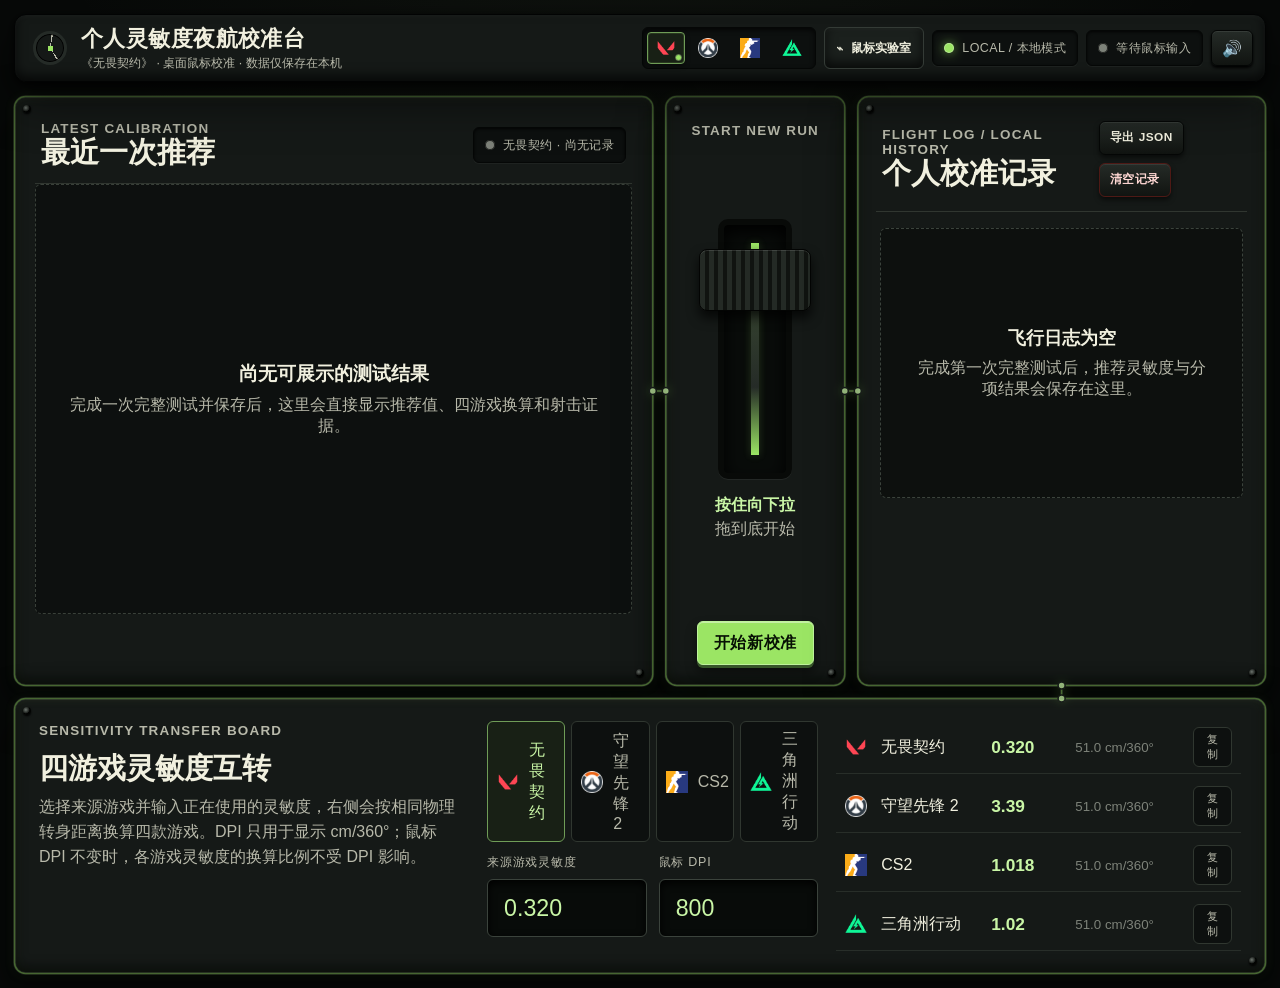
==== commit a7dbfda3: "修复静态部署中文编码" ====
--- a/index.html
+++ b/index.html
@@ -5,13 +5,13 @@
   <meta name="viewport" content="width=device-width, initial-scale=1">
   <meta name="color-scheme" content="dark">
   <link rel="icon" href="data:,">
-  <title>FPS ????????</title>
+  <title>FPS 灵敏度夜航校准台</title>
   <!--
-  THESIS: ????????????????????????????????????
-  OWN-WORLD: ?????????????????????????????????????????????
-  STORY: ??????????? DPI ??????????????????????????????????????????????????
-  FIRST VIEWPORT: ?????????????????????????????????????????????
-  FORM: ??????????? C ???B ????A ???????? staging?seed 5dff0e76?
+  THESIS: 让个人灵敏度推荐像一次可信的夜航仪表交叉校验，而不是黑底霓虹电竞仪表盘。
+  OWN-WORLD: 哑光石墨总面板、六联圆形仪表、暖白刻度、镭光绿有效态、琥珀警示灯、机械拨杆与短促阻尼运动。
+  STORY: 用户查看个人基线，输入 DPI 与当前灵敏度，校准舒适移动范围，完成四项游戏视角测试与一项桌面辅助测试，获得可解释且可保存的推荐值。
+  FIRST VIEWPORT: 左侧直接显示最近结果，中央启动拨杆，右侧本地飞行日志；下方提供四游戏互转与鼠标实验室入口。
+  FORM: 夜航六联仪表方向；组合 C 首页、B 测试台、A 结果页；线性校准 staging；seed 5dff0e76。
   -->
   <script>
     (() => {
@@ -30,8 +30,8 @@
       <div class="brand">
         <div class="brand-mark" aria-hidden="true"></div>
         <div>
-          <h1>??????????</h1>
-          <div class="brand-sub"><span id="brandGameName">??????</span>?????? ? ????????</div>
+          <h1>个人灵敏度夜航校准台</h1>
+          <div class="brand-sub"><span id="brandGameName">《无畏契约》</span>桌面鼠标校准 · 数据仅保存在本机</div>
         </div>
       </div>
       <div class="top-status">
@@ -40,33 +40,33 @@
              Overwatch favicon via https://overwatch.blizzard.com/
              Counter-Strike favicon via https://www.counter-strike.net/
              Delta Force favicon via https://www.playdeltaforce.com/ -->
-        <div class="game-switcher" id="gameSwitcher" role="radiogroup" aria-label="????">
-          <button class="game-switch" type="button" role="radio" aria-checked="true" data-game="valorant" title="????">
+        <div class="game-switcher" id="gameSwitcher" role="radiogroup" aria-label="选择游戏">
+          <button class="game-switch" type="button" role="radio" aria-checked="true" data-game="valorant" title="无畏契约">
             <img alt="" src="[data-uri]">
           </button>
-          <button class="game-switch" type="button" role="radio" aria-checked="false" data-game="overwatch2" title="???? 2">
+          <button class="game-switch" type="button" role="radio" aria-checked="false" data-game="overwatch2" title="守望先锋 2">
             <img alt="" src="[data-uri]">
           </button>
           <button class="game-switch" type="button" role="radio" aria-checked="false" data-game="cs2" title="CS2">
             <img alt="" src="[data-uri]">
           </button>
-          <button class="game-switch" type="button" role="radio" aria-checked="false" data-game="deltaforce" title="?????">
+          <button class="game-switch" type="button" role="radio" aria-checked="false" data-game="deltaforce" title="三角洲行动">
             <img alt="" src="[data-uri]">
           </button>
         </div>
         <a class="lab-entry-link" href="mouse-lab.html">
-          <span aria-hidden="true">?</span>
-          ?????
+          <span aria-hidden="true">⌁</span>
+          鼠标实验室
         </a>
-        <div class="local-placard"><span class="lamp live"></span>LOCAL / ????</div>
-        <div class="status-placard" id="deviceStatus"><span class="lamp" id="inputLamp"></span><span id="inputModeText">??????</span></div>
-        <button class="sound-toggle" id="soundToggle" type="button" aria-label="????" aria-pressed="true">??</button>
+        <div class="local-placard"><span class="lamp live"></span>LOCAL / 本地模式</div>
+        <div class="status-placard" id="deviceStatus"><span class="lamp" id="inputLamp"></span><span id="inputModeText">等待鼠标输入</span></div>
+        <button class="sound-toggle" id="soundToggle" type="button" aria-label="关闭声音" aria-pressed="true">🔊</button>
       </div>
     </header>
 
     <aside class="mobile-gate panel">
-      <h2 class="section-title">?????????</h2>
-      <p class="muted">???????????????????????????? 861 ???????????????????</p>
+      <h2 class="section-title">需要更宽的桌面窗口</h2>
+      <p class="muted">瞄准测试需要稳定的鼠标移动区域。请把浏览器窗口扩展到至少 861 像素宽后再开始；历史记录仍保存在本机。</p>
     </aside>
 
     <main id="app">
@@ -82,38 +82,38 @@
               <div class="cluster-header">
                 <div>
                   <p class="placard-title">LATEST CALIBRATION</p>
-                  <h2 class="section-title" id="homeTitle">??????</h2>
-                </div>
-                <div class="status-placard"><span class="lamp" id="homeResultLamp"></span><span id="homeResultState">????</span></div>
+                  <h2 class="section-title" id="homeTitle">最近一次推荐</h2>
+                </div>
+                <div class="status-placard"><span class="lamp" id="homeResultLamp"></span><span id="homeResultState">尚无记录</span></div>
               </div>
               <div class="home-result-empty" id="homeResultEmpty">
-                <div><strong>??????????</strong>???????????????????????????????????</div>
+                <div><strong>尚无可展示的测试结果</strong>完成一次完整测试并保存后，这里会直接显示推荐值、四游戏换算和射击证据。</div>
               </div>
               <div class="home-result-content" id="homeResultContent" hidden>
                 <div class="home-result-summary">
                   <div>
-                    <span class="primary-result-label">???????</span>
-                    <strong class="home-result-value" id="homePrimarySens">??</strong>
-                    <span class="primary-result-unit" id="homePrimaryUnit">??????</span>
+                    <span class="primary-result-label">当前游戏主推荐</span>
+                    <strong class="home-result-value" id="homePrimarySens">待测</strong>
+                    <span class="primary-result-unit" id="homePrimaryUnit">游戏内灵敏度</span>
                   </div>
                   <dl class="compact-facts">
-                    <div><dt>cm / 360?</dt><dd id="homeCm360">??</dd></div>
-                    <div><dt>?? eDPI</dt><dd id="homeEdpi">??</dd></div>
-                    <div><dt>?????</dt><dd id="homeAccuracy">??</dd></div>
-                    <div><dt>?????</dt><dd id="homeConfidence">??</dd></div>
+                    <div><dt>cm / 360°</dt><dd id="homeCm360">待测</dd></div>
+                    <div><dt>有效 eDPI</dt><dd id="homeEdpi">待测</dd></div>
+                    <div><dt>射击命中率</dt><dd id="homeAccuracy">待测</dd></div>
+                    <div><dt>结果置信度</dt><dd id="homeConfidence">待测</dd></div>
                   </dl>
                 </div>
                 <section class="compact-section">
-                  <div class="compact-section-header"><strong>????????</strong><span>?????? cm/360?</span></div>
+                  <div class="compact-section-header"><strong>全部游戏等效推荐</strong><span>保持相同物理 cm/360°</span></div>
                   <ol class="compact-conversion-list" id="homeConversionList"></ol>
                 </section>
                 <div class="recommendation-strip home-alternatives">
-                  <div class="candidate"><span>????</span><strong id="homeLowSens">??</strong></div>
-                  <div class="candidate primary"><span>????</span><strong id="homeMainSens">??</strong></div>
-                  <div class="candidate"><span>????</span><strong id="homeHighSens">??</strong></div>
+                  <div class="candidate"><span>较低备选</span><strong id="homeLowSens">待测</strong></div>
+                  <div class="candidate primary"><span>主推荐值</span><strong id="homeMainSens">待测</strong></div>
+                  <div class="candidate"><span>较高备选</span><strong id="homeHighSens">待测</strong></div>
                 </div>
                 <section class="compact-section">
-                  <div class="compact-section-header"><strong>???????</strong><span>?????????????</span></div>
+                  <div class="compact-section-header"><strong>射击与控制证据</strong><span>越低越好：反应、偏差、过冲</span></div>
                   <dl class="evidence-grid" id="homeEvidenceGrid"></dl>
                 </section>
               </div>
@@ -123,24 +123,24 @@
               <p class="placard-title">START NEW RUN</p>
               <div class="lever-wrap">
                 <div class="lever-track" id="startLeverControl" role="slider" tabindex="0"
-                     aria-label="?????????" aria-orientation="vertical"
+                     aria-label="向下拉动开始新校准" aria-orientation="vertical"
                      aria-valuemin="0" aria-valuemax="100" aria-valuenow="0">
                   <div class="lever-handle" id="startLever"></div>
                 </div>
-                <span class="muted lever-hint" id="leverHint"><strong>?????</strong>?????</span>
-              </div>
-              <button class="primary-btn" id="startNewBtn" type="button">?????</button>
+                <span class="muted lever-hint" id="leverHint"><strong>按住向下拉</strong>拖到底开始</span>
+              </div>
+              <button class="primary-btn" id="startNewBtn" type="button">开始新校准</button>
             </article>
 
             <article class="history-panel panel">
               <div class="history-header">
                 <div>
                   <p class="placard-title">FLIGHT LOG / LOCAL HISTORY</p>
-                  <h2 class="section-title">??????</h2>
+                  <h2 class="section-title">个人校准记录</h2>
                 </div>
                 <div class="history-actions">
-                  <button class="secondary-btn" id="exportBtn" type="button">?? JSON</button>
-                  <button class="danger-btn" id="clearBtn" type="button">????</button>
+                  <button class="secondary-btn" id="exportBtn" type="button">导出 JSON</button>
+                  <button class="danger-btn" id="clearBtn" type="button">清空记录</button>
                 </div>
               </div>
               <ol class="history-list" id="historyList"></ol>
@@ -150,18 +150,18 @@
           <section class="converter-panel panel" aria-labelledby="converterTitle">
             <div class="converter-copy">
               <p class="placard-title">SENSITIVITY TRANSFER BOARD</p>
-              <h2 class="section-title" id="converterTitle">????????</h2>
-              <p>?????????????????????????????????????DPI ????? cm/360???? DPI ????????????????? DPI ???</p>
+              <h2 class="section-title" id="converterTitle">四游戏灵敏度互转</h2>
+              <p>选择来源游戏并输入正在使用的灵敏度，右侧会按相同物理转身距离换算四款游戏。DPI 只用于显示 cm/360°；鼠标 DPI 不变时，各游戏灵敏度的换算比例不受 DPI 影响。</p>
             </div>
             <div class="converter-controls">
               <div class="converter-inputs">
-                <div class="converter-game-picker" id="converterGamePicker" role="radiogroup" aria-label="??????"></div>
+                <div class="converter-game-picker" id="converterGamePicker" role="radiogroup" aria-label="换算来源游戏"></div>
                 <div class="field">
-                  <label for="converterSensInput">???????</label>
+                  <label for="converterSensInput">来源游戏灵敏度</label>
                   <input id="converterSensInput" type="number" min="0.01" max="10" step="0.001" value="0.320" inputmode="decimal">
                 </div>
                 <div class="field">
-                  <label for="converterDpiInput">?? DPI</label>
+                  <label for="converterDpiInput">鼠标 DPI</label>
                   <input id="converterDpiInput" type="number" min="100" max="32000" step="50" value="800" inputmode="numeric">
                 </div>
               </div>
@@ -176,97 +176,97 @@
           <aside class="workflow-rail">
             <p class="placard-title">CALIBRATION RUNWAY</p>
             <ol class="step-list">
-              <li class="step-item current"><span class="step-num">1</span><span>??????</span></li>
-              <li class="step-item"><span class="step-num">2</span><span>??????</span></li>
-              <li class="step-item"><span class="step-num">3</span><span>?????</span></li>
-              <li class="step-item"><span class="step-num">4</span><span>??????</span></li>
-              <li class="step-item"><span class="step-num">5</span><span>??????</span></li>
-              <li class="step-item"><span class="step-num">6</span><span>????</span></li>
-              <li class="step-item"><span class="step-num">7</span><span>??????</span></li>
-              <li class="step-item"><span class="step-num">8</span><span>????</span></li>
+              <li class="step-item current"><span class="step-num">1</span><span>输入当前设置</span></li>
+              <li class="step-item"><span class="step-num">2</span><span>移动范围校准</span></li>
+              <li class="step-item"><span class="step-num">3</span><span>大范围转向</span></li>
+              <li class="step-item"><span class="step-num">4</span><span>微小目标定位</span></li>
+              <li class="step-item"><span class="step-num">5</span><span>连续目标切换</span></li>
+              <li class="step-item"><span class="step-num">6</span><span>平滑追踪</span></li>
+              <li class="step-item"><span class="step-num">7</span><span>桌面微调辅助</span></li>
+              <li class="step-item"><span class="step-num">8</span><span>生成结果</span></li>
             </ol>
           </aside>
           <div class="workflow-main">
             <div class="setup-card">
               <p class="placard-title">PREFLIGHT INPUT</p>
-              <h2 class="section-title" id="setupTitle">????????????</h2>
-              <div class="game-context"><img id="setupGameIcon" alt="??????" src="[data-uri]"><strong id="setupGameName">????</strong><span id="setupEquivalence">????????? cm/360?</span></div>
-              <p>????????????????????????????? 65%?150% ?????????????????????????????????????????????</p>
+              <h2 class="section-title" id="setupTitle">输入你现在正在使用的设置</h2>
+              <div class="game-context"><img id="setupGameIcon" alt="无畏契约图标" src="[data-uri]"><strong id="setupGameName">无畏契约</strong><span id="setupEquivalence">切换游戏时自动保持 cm/360°</span></div>
+              <p>校准台会把鼠标相对位移换算成虚拟镜头角度，并比较当前灵敏度 65%–150% 范围内的五个候选值。四项游戏视角测试负责选择档位，最后一项桌面微调只补充控制稳定与置信度。</p>
               <section class="setup-pro-selector" aria-labelledby="setupProTitle">
                 <header class="setup-pro-heading">
                   <div>
-                    <span class="setup-pro-kicker"><span class="lamp live"></span>?? / ???? DPI ??</span>
-                    <strong id="setupProTitle">? VALORANT ????????</strong>
+                    <span class="setup-pro-kicker"><span class="lamp live"></span>可选 / 职业选手 DPI 参考</span>
+                    <strong id="setupProTitle">从 VALORANT 选手设置选择起点</strong>
                   </div>
-                  <a href="https://prosettings.net/lists/valorant/" target="_blank" rel="noreferrer">ProSettings ???? ?</a>
+                  <a href="https://prosettings.net/lists/valorant/" target="_blank" rel="noreferrer">ProSettings 数据来源 ↗</a>
                 </header>
                 <div class="setup-pro-layout">
                   <div class="setup-pro-directory">
                     <div class="setup-pro-filters">
                       <label>
-                        <span>???? / ?? / ??</span>
-                        <input id="setupProSearch" type="search" placeholder="?? ZmjjKK?Fnatic?Razer" autocomplete="off">
+                        <span>搜索选手 / 战队 / 鼠标</span>
+                        <input id="setupProSearch" type="search" placeholder="例如 ZmjjKK、Fnatic、Razer" autocomplete="off">
                       </label>
                       <label>
-                        <span>?? DPI</span>
-                        <select id="setupProDpiFilter"><option value="">??</option></select>
+                        <span>来源 DPI</span>
+                        <select id="setupProDpiFilter"><option value="">全部</option></select>
                       </label>
                     </div>
-                    <div class="setup-pro-list" id="setupProList" role="listbox" aria-label="VALORANT ??????"></div>
-                    <span class="setup-pro-list-state" id="setupProListState" aria-live="polite">??????????</span>
+                    <div class="setup-pro-list" id="setupProList" role="listbox" aria-label="VALORANT 职业选手设置"></div>
+                    <span class="setup-pro-list-state" id="setupProListState" aria-live="polite">正在载入职业选手快照</span>
                   </div>
                   <div class="setup-pro-profile">
                     <div class="setup-pro-selected">
-                      <span>????</span>
-                      <strong id="setupProPlayer">????</strong>
-                      <small id="setupProMeta">????????????????????????</small>
+                      <span>当前参考</span>
+                      <strong id="setupProPlayer">尚未选择</strong>
+                      <small id="setupProMeta">选择一名选手后，可按相同转身距离换算到当前游戏。</small>
                     </div>
-                    <div class="setup-pro-dpi-choices" id="setupProDpiChoices" aria-label="???????? DPI"></div>
+                    <div class="setup-pro-dpi-choices" id="setupProDpiChoices" aria-label="选择要使用的鼠标 DPI"></div>
                     <div class="setup-pro-preview">
-                      <div><span>?? DPI</span><strong id="setupProTargetDpi">??</strong></div>
-                      <div><span id="setupProSensLabel">???????</span><strong id="setupProTargetSens">??</strong></div>
-                      <div><span>??????</span><strong id="setupProTargetCm">??</strong></div>
+                      <div><span>采用 DPI</span><strong id="setupProTargetDpi">待选</strong></div>
+                      <div><span id="setupProSensLabel">当前游戏灵敏度</span><strong id="setupProTargetSens">待选</strong></div>
+                      <div><span>参考转身距离</span><strong id="setupProTargetCm">待选</strong></div>
                     </div>
-                    <button class="secondary-btn" id="applySetupProBtn" type="button" disabled>??? DPI ????</button>
+                    <button class="secondary-btn" id="applySetupProBtn" type="button" disabled>采用此 DPI 与灵敏度</button>
                   </div>
                 </div>
-                <p class="setup-pro-disclaimer">????????????????????????????????????????????</p>
+                <p class="setup-pro-disclaimer">职业选手数据只提供可体验的起点，不代表最佳设置；采用后仍会通过你的五档测试生成个人结果。</p>
               </section>
               <div class="form-grid">
                 <div class="field">
-                  <label for="dpiInput">?? DPI</label>
+                  <label for="dpiInput">鼠标 DPI</label>
                   <input id="dpiInput" type="number" min="100" max="32000" step="50" value="800" inputmode="numeric">
-                  <small>??????????????? DPI?</small>
+                  <small>填写鼠标驱动或板载配置中的实际 DPI。</small>
                 </div>
                 <div class="field">
-                  <label for="sensInput">???????</label>
+                  <label for="sensInput">当前游戏灵敏度</label>
                   <input id="sensInput" type="number" min="0.01" max="10" step="0.001" value="0.320" inputmode="decimal">
-                  <small id="sensHint">?????????? 0.01?10??? 0.001?</small>
+                  <small id="sensHint">无畏契约常用输入范围 0.01–10，精度 0.001。</small>
                 </div>
                 <div class="field">
-                  <label for="fovInput">??????</label>
+                  <label for="fovInput">测试水平视野</label>
                   <input id="fovInput" type="number" min="60" max="130" step="1" value="103" inputmode="numeric">
-                  <small>???????????????? cm/360? ???</small>
+                  <small>只影响浏览器中的视觉投影，不改变 cm/360° 换算。</small>
                 </div>
               </div>
 
               <div class="hid-assist" id="hidAssist">
                 <div class="hid-assist-copy">
-                  <div class="hid-assist-title"><span class="lamp" id="hidLamp"></span>?? / WebHID ????</div>
-                  <p id="hidStatus" aria-live="polite">????????????????????? DPI?????????</p>
+                  <div class="hid-assist-title"><span class="lamp" id="hidLamp"></span>可选 / WebHID 鼠标识别</div>
+                  <p id="hidStatus" aria-live="polite">正在检查浏览器能力。无法使用时仍可手动填写 DPI，不影响后续测试。</p>
                   <span class="hid-device-meta" id="hidDeviceMeta" hidden></span>
                   <div class="hid-readouts">
-                    <span>?? DPI <strong id="hidDpiReadout">??</strong></span>
-                    <span>????? <strong id="hidPollingReadout">??</strong></span>
-                    <span>?????? <strong id="measuredPollingReadout">????</strong></span>
+                    <span>固件 DPI <strong id="hidDpiReadout">待测</strong></span>
+                    <span>固件回报率 <strong id="hidPollingReadout">待测</strong></span>
+                    <span>浏览器事件约 <strong id="measuredPollingReadout">等待移动</strong></span>
                   </div>
                 </div>
-                <button class="secondary-btn" id="connectMouseBtn" type="button">????????</button>
+                <button class="secondary-btn" id="connectMouseBtn" type="button">只读连接鼠标配置</button>
               </div>
 
               <div class="action-row">
-                <button class="primary-btn" id="toCalibrationBtn" type="button">???????????</button>
-                <button class="secondary-btn" data-go-home type="button">????</button>
+                <button class="primary-btn" id="toCalibrationBtn" type="button">保存设置并校准移动范围</button>
+                <button class="secondary-btn" data-go-home type="button">返回首页</button>
               </div>
             </div>
           </div>
@@ -277,26 +277,26 @@
         <div class="calibration-layout">
           <aside class="calibration-info panel">
             <p class="placard-title">MOVEMENT ENVELOPE</p>
-            <h2 class="section-title" id="calibrationTitle">????????</h2>
-            <p class="muted">???????????????????????????????????????????</p>
+            <h2 class="section-title" id="calibrationTitle">校准舒适移动范围</h2>
+            <p class="muted">点击开始后，保持手腕和手臂自然放松，在鼠标垫上做几次完整的左右扫动。无需点击任何目标。</p>
             <div class="readout-stack">
-              <div class="readout"><span>????</span><strong id="calTime">8.0 s</strong></div>
-              <div class="readout"><span>??????</span><strong id="calSpan">0</strong></div>
-              <div class="readout"><span>????</span><strong id="calInputMode">???</strong></div>
-            </div>
-            <div class="notice">??????????????????????????????????</div>
+              <div class="readout"><span>剩余时间</span><strong id="calTime">8.0 s</strong></div>
+              <div class="readout"><span>相对移动跨度</span><strong id="calSpan">0</strong></div>
+              <div class="readout"><span>输入模式</span><strong id="calInputMode">待检测</strong></div>
+            </div>
+            <div class="notice">这里估算的是你的舒适移动包络，不宣称等同于鼠标垫的精确物理厘米宽度。</div>
             <div class="action-row">
-              <button class="secondary-btn" data-go-home type="button">??????</button>
+              <button class="secondary-btn" data-go-home type="button">取消本次校准</button>
             </div>
           </aside>
           <article class="calibration-stage panel" id="calibrationStage">
-            <canvas id="calibrationCanvas" aria-label="??????????"></canvas>
+            <canvas id="calibrationCanvas" aria-label="鼠标移动范围校准区域"></canvas>
             <div class="stage-overlay" id="calOverlay">
               <div class="overlay-card">
                 <p class="placard-title">READY</p>
-                <h3 class="section-title">??????????</h3>
-                <p>??????????????????????????????????????</p>
-                <button class="primary-btn" id="startCalibrationBtn" type="button">?? 8 ???</button>
+                <h3 class="section-title">做几次舒适的左右扫动</h3>
+                <p>点击开始会优先读取无系统加速的相对移动；浏览器不支持时会自动降级为兼容输入。</p>
+                <button class="primary-btn" id="startCalibrationBtn" type="button">开始 8 秒校准</button>
               </div>
             </div>
           </article>
@@ -308,36 +308,36 @@
           <aside class="test-sidebar panel">
             <p class="placard-title">CURRENT STAGE</p>
             <div class="stage-counter"><span id="stageNumber">1</span> / <span id="stageTotal">5</span></div>
-            <h2 class="section-title" id="testTitle">?????</h2>
+            <h2 class="section-title" id="testTitle">大范围转向</h2>
             <p class="stage-description" id="stageDescription"></p>
             <div class="test-factor-card">
-              <span>??????????</span>
-              <strong id="liveCandidateSens">??</strong>
-              <small id="liveCandidatePercent">????? 100%</small>
-              <div class="test-factor-rail" id="testFactorRail" aria-label="??????"></div>
-            </div>
-
-            <button class="danger-btn test-cancel" id="cancelTestBtn" type="button">?????????</button>
+              <span>正在测试的游戏灵敏度</span>
+              <strong id="liveCandidateSens">待测</strong>
+              <small id="liveCandidatePercent">当前设置的 100%</small>
+              <div class="test-factor-rail" id="testFactorRail" aria-label="五档候选进度"></div>
+            </div>
+
+            <button class="danger-btn test-cancel" id="cancelTestBtn" type="button">取消测试并返回首页</button>
           </aside>
 
           <article class="test-main panel">
             <div class="test-stage" id="testStage">
-              <canvas id="aimCanvas" aria-label="????????"></canvas>
+              <canvas id="aimCanvas" aria-label="内嵌瞄准测试区域"></canvas>
               <div class="test-evidence-hud" id="testEvidenceHud">
-                <div class="live-evidence-strip" aria-label="??????">
-                  <div class="live-evidence-item"><span id="liveHitsLabel">?? / ??</span><strong id="liveHits">0 / 0</strong></div>
-                  <div class="live-evidence-item"><span id="liveAccuracyLabel">???</span><strong id="liveAccuracy">??</strong></div>
-                  <div class="live-evidence-item"><span>??</span><strong id="liveMisses">0</strong></div>
-                  <div class="live-evidence-item"><span id="liveReactionLabel">????</span><strong id="liveReaction">??</strong></div>
-                  <div class="live-evidence-item"><span>????</span><strong id="liveClickError">??</strong></div>
-                  <div class="live-evidence-item"><span>????</span><strong id="liveEfficiency">??</strong></div>
-                  <div class="live-evidence-item"><span>??</span><strong id="liveOvershoots">0</strong></div>
-                  <div class="live-evidence-item"><span id="liveGainLabel">????</span><strong id="liveGain">1 / 5</strong></div>
+                <div class="live-evidence-strip" aria-label="实时测试数据">
+                  <div class="live-evidence-item"><span id="liveHitsLabel">命中 / 射击</span><strong id="liveHits">0 / 0</strong></div>
+                  <div class="live-evidence-item"><span id="liveAccuracyLabel">命中率</span><strong id="liveAccuracy">待测</strong></div>
+                  <div class="live-evidence-item"><span>空枪</span><strong id="liveMisses">0</strong></div>
+                  <div class="live-evidence-item"><span id="liveReactionLabel">平均反应</span><strong id="liveReaction">待测</strong></div>
+                  <div class="live-evidence-item"><span>点击偏差</span><strong id="liveClickError">待测</strong></div>
+                  <div class="live-evidence-item"><span>路径效率</span><strong id="liveEfficiency">待测</strong></div>
+                  <div class="live-evidence-item"><span>过冲</span><strong id="liveOvershoots">0</strong></div>
+                  <div class="live-evidence-item"><span id="liveGainLabel">当前档位</span><strong id="liveGain">1 / 5</strong></div>
                 </div>
                 <div class="factor-change-cue" id="factorChangeCue" role="status" aria-live="assertive" hidden>
-                  <span class="factor-change-kicker" id="factorChangeKicker">???????</span>
-                  <strong id="factorChangeValue">100% ? 0.320</strong>
-                  <span class="factor-change-countdown" id="factorChangeCountdown">2 ??????</span>
+                  <span class="factor-change-kicker" id="factorChangeKicker">灵敏度档位切换</span>
+                  <strong id="factorChangeValue">100% · 0.320</strong>
+                  <span class="factor-change-countdown" id="factorChangeCountdown">2 秒后开始采样</span>
                 </div>
               </div>
               <div class="canvas-hud">
@@ -348,9 +348,9 @@
               <div class="stage-overlay" id="testOverlay">
                 <div class="overlay-card">
                   <p class="placard-title" id="overlayKicker">TEST 1</p>
-                  <h3 class="section-title" id="overlayTitle">?????</h3>
-                  <p id="overlayText">????????????????????????????????</p>
-                  <button class="primary-btn" id="stageActionBtn" type="button">??????</button>
+                  <h3 class="section-title" id="overlayTitle">大范围转向</h3>
+                  <p id="overlayText">准星固定在中心。移动鼠标旋转虚拟视角，瞄准目标后按鼠标左键射击。</p>
+                  <button class="primary-btn" id="stageActionBtn" type="button">开始此项测试</button>
                 </div>
               </div>
             </div>
@@ -359,7 +359,7 @@
           <aside class="test-sidebar panel">
             <p class="placard-title">TEST CHECKLIST</p>
             <ol class="test-checklist" id="testChecklist"></ol>
-            <div class="notice">??????????????????????????? <strong>Esc</strong> ?????????</div>
+            <div class="notice">静态目标需要瞄准后按左键射击；追踪项目只需持续贴合。按 <strong>Esc</strong> 或切换窗口会暂停。</div>
           </aside>
         </div>
       </section>
@@ -370,56 +370,56 @@
             <div class="result-header">
               <div>
                 <p class="placard-title">CROSS-CHECK COMPLETE</p>
-                <h2 class="section-title" id="resultsTitle">???????</h2>
-                <div class="game-context"><img id="resultGameIcon" alt="??????" src="[data-uri]"><strong id="resultGameName">????</strong><span>?????????</span></div>
-              </div>
-              <div class="status-placard"><span class="lamp live" id="resultLamp"></span><span id="resultStateText">????</span></div>
+                <h2 class="section-title" id="resultsTitle">本次灵敏度建议</h2>
+                <div class="game-context"><img id="resultGameIcon" alt="无畏契约图标" src="[data-uri]"><strong id="resultGameName">无畏契约</strong><span>可直接输入当前游戏</span></div>
+              </div>
+              <div class="status-placard"><span class="lamp live" id="resultLamp"></span><span id="resultStateText">计算完成</span></div>
             </div>
             <div class="result-summary">
               <div class="primary-result">
-                <span class="primary-result-label">???????</span>
-                <strong class="primary-result-value" id="resultPrimarySens">??</strong>
-                <span class="primary-result-unit" id="resultPrimaryUnit">??????</span>
+                <span class="primary-result-label">当前游戏主推荐</span>
+                <strong class="primary-result-value" id="resultPrimarySens">待测</strong>
+                <span class="primary-result-unit" id="resultPrimaryUnit">游戏内灵敏度</span>
               </div>
               <dl class="result-facts">
-                <div><dt>cm / 360?</dt><dd id="resultCm360">??</dd></div>
-                <div><dt>?? eDPI</dt><dd id="resultEdpi">??</dd></div>
-                <div><dt>?????</dt><dd id="resultAccuracy">??</dd></div>
-                <div><dt>?????</dt><dd id="resultConfidence">??</dd></div>
+                <div><dt>cm / 360°</dt><dd id="resultCm360">待测</dd></div>
+                <div><dt>有效 eDPI</dt><dd id="resultEdpi">待测</dd></div>
+                <div><dt>射击命中率</dt><dd id="resultAccuracy">待测</dd></div>
+                <div><dt>结果置信度</dt><dd id="resultConfidence">待测</dd></div>
               </dl>
             </div>
             <section class="result-evidence" aria-labelledby="resultEvidenceTitle">
-              <div class="compact-section-header"><strong id="resultEvidenceTitle">???????</strong><span>????????????</span></div>
+              <div class="compact-section-header"><strong id="resultEvidenceTitle">射击与控制证据</strong><span>点击偏差按目标半径归一化</span></div>
               <dl class="evidence-grid" id="resultEvidenceGrid"></dl>
             </section>
             <section class="conversion-section" aria-labelledby="conversionTitle">
               <div class="conversion-heading">
                 <div>
                   <p class="placard-title">ALL GAME RECOMMENDATIONS</p>
-                  <h3 class="section-title" id="conversionTitle">????????</h3>
-                </div>
-                <span>?????? cm/360?</span>
+                  <h3 class="section-title" id="conversionTitle">全部游戏等效推荐</h3>
+                </div>
+                <span>保持相同物理 cm/360°</span>
               </div>
               <ol class="conversion-list" id="conversionList"></ol>
             </section>
             <div class="recommendation-strip">
-              <div class="candidate"><span>????</span><strong id="lowSens">??</strong></div>
-              <div class="candidate primary"><span>????</span><strong id="mainSens">??</strong></div>
-              <div class="candidate"><span>????</span><strong id="highSens">??</strong></div>
+              <div class="candidate"><span>较低备选</span><strong id="lowSens">待测</strong></div>
+              <div class="candidate primary"><span>主推荐值</span><strong id="mainSens">待测</strong></div>
+              <div class="candidate"><span>较高备选</span><strong id="highSens">待测</strong></div>
             </div>
             <div class="action-row" style="padding: 0 4px;">
-              <button class="primary-btn" id="saveResultBtn" type="button">???????</button>
-              <button class="secondary-btn" id="runAgainBtn" type="button">????</button>
-              <button class="secondary-btn" data-go-home type="button">????</button>
+              <button class="primary-btn" id="saveResultBtn" type="button">保存到本地历史</button>
+              <button class="secondary-btn" id="runAgainBtn" type="button">重新测试</button>
+              <button class="secondary-btn" data-go-home type="button">返回首页</button>
             </div>
           </article>
 
           <aside class="result-detail panel">
             <p class="placard-title">EVIDENCE & EXPLANATION</p>
-            <h2 class="section-title">??????</h2>
-            <p class="muted">???????????????????????????????????????</p>
+            <h2 class="section-title">五档候选得分</h2>
+            <p class="muted">五档是相对于测试前灵敏度的实验值。绿色标记的是最终胜出档位，不是允许输入范围。</p>
             <div class="factor-score-list" id="factorScoreList"></div>
-            <h2 class="section-title">????</h2>
+            <h2 class="section-title">分项表现</h2>
             <div class="score-bars" id="scoreBars"></div>
             <div class="explanation" id="resultExplanation"></div>
           </aside>
